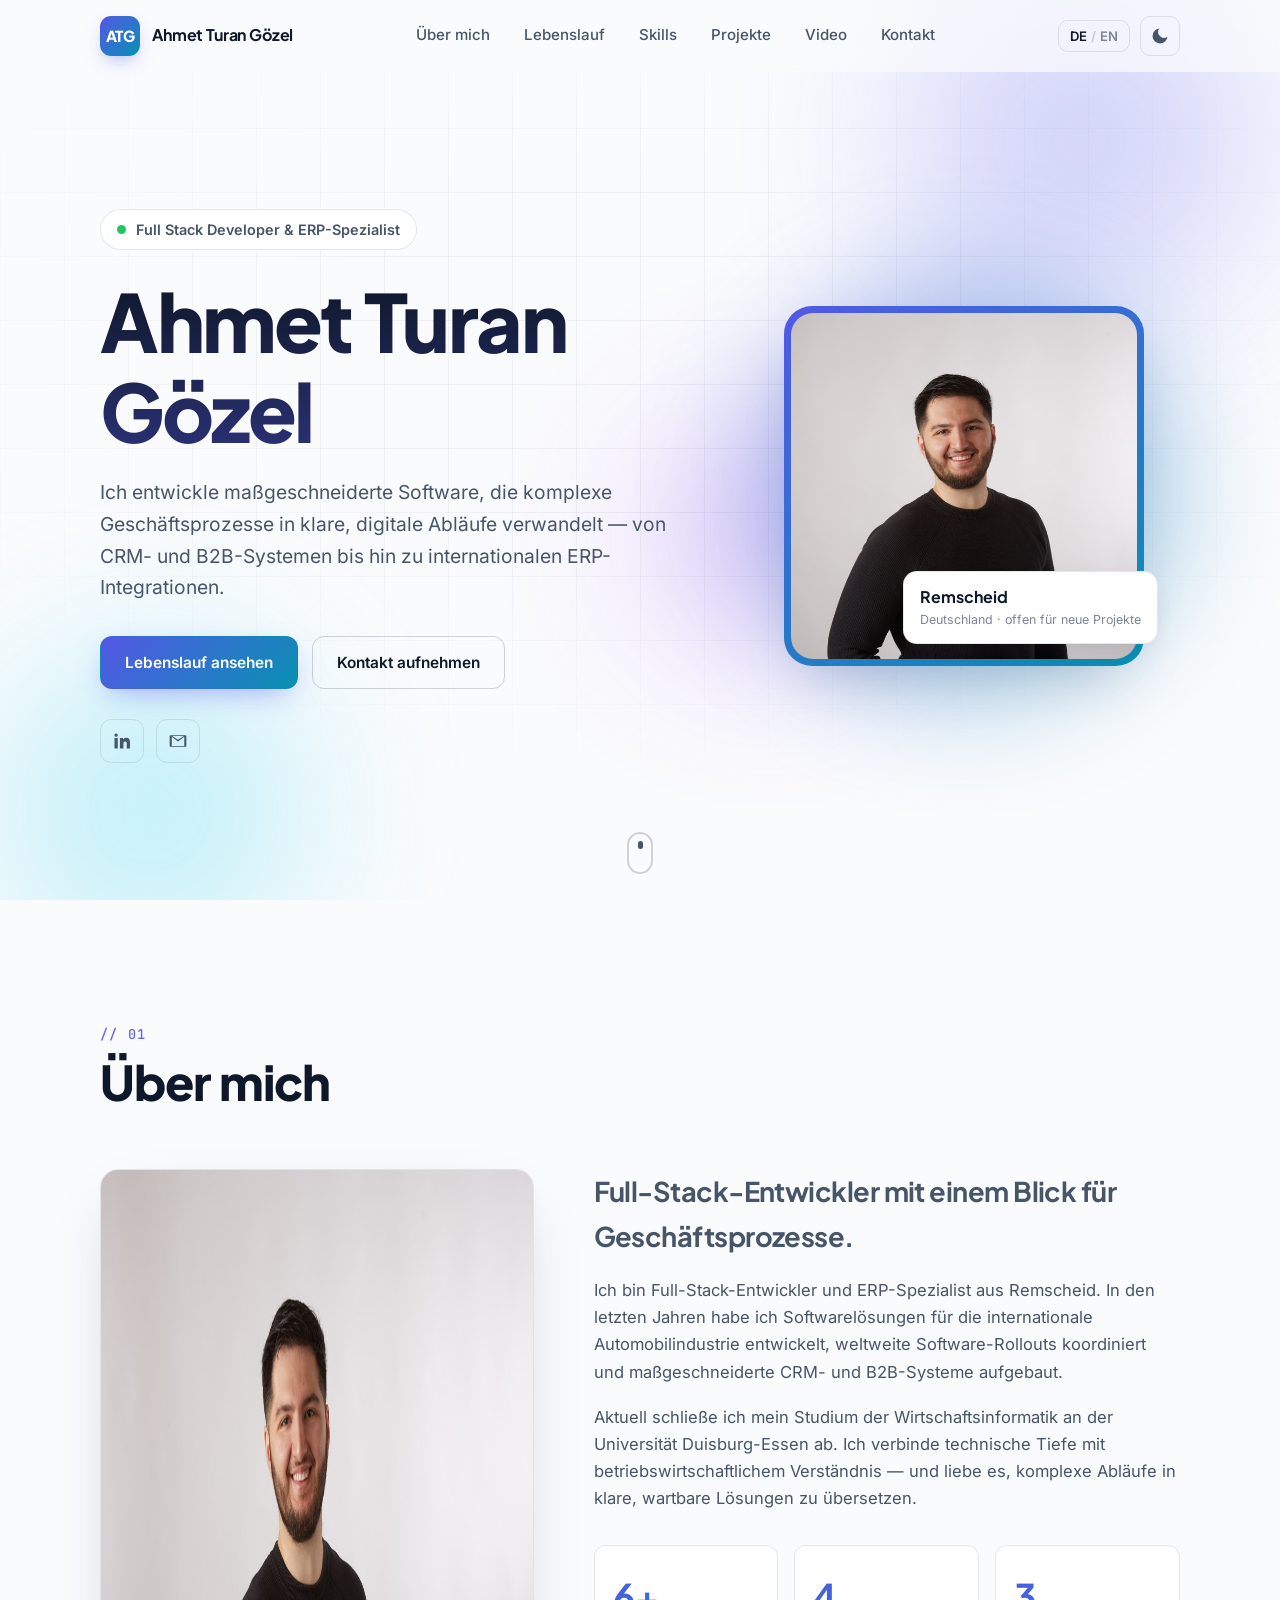
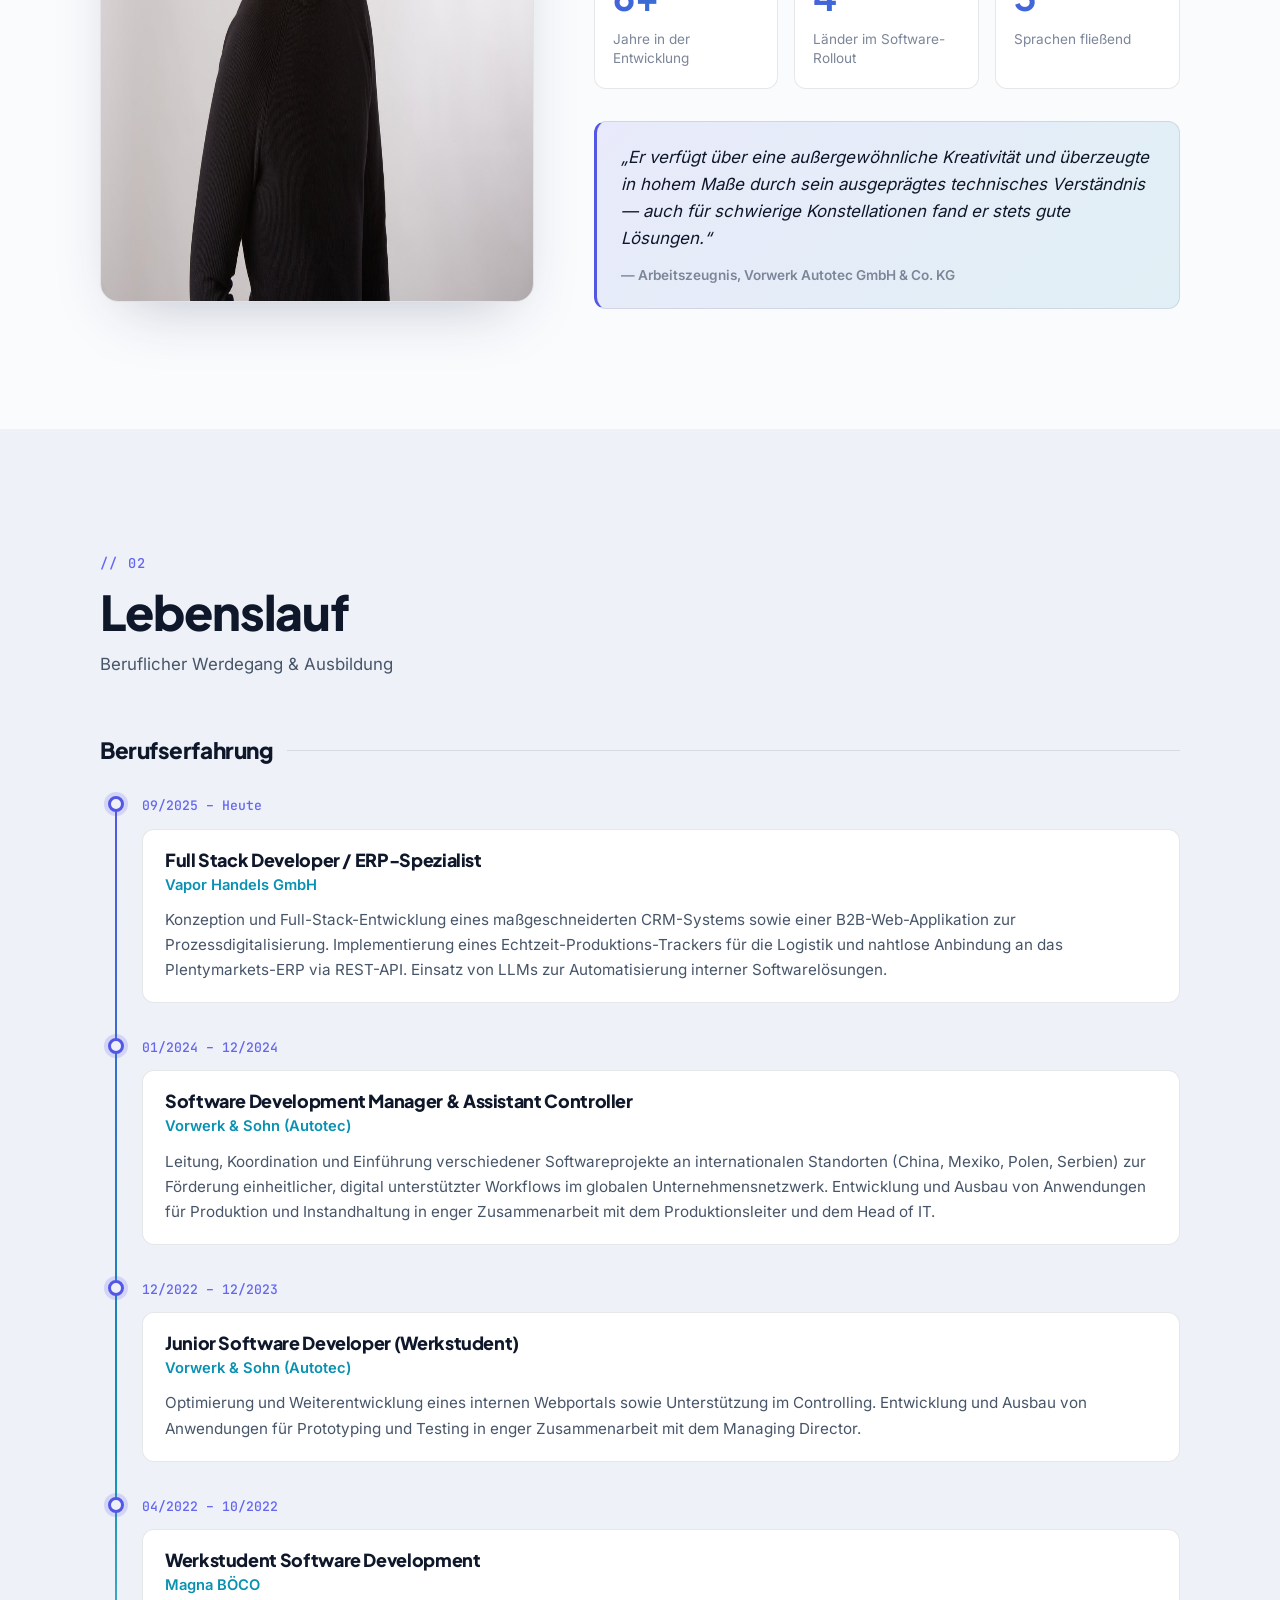
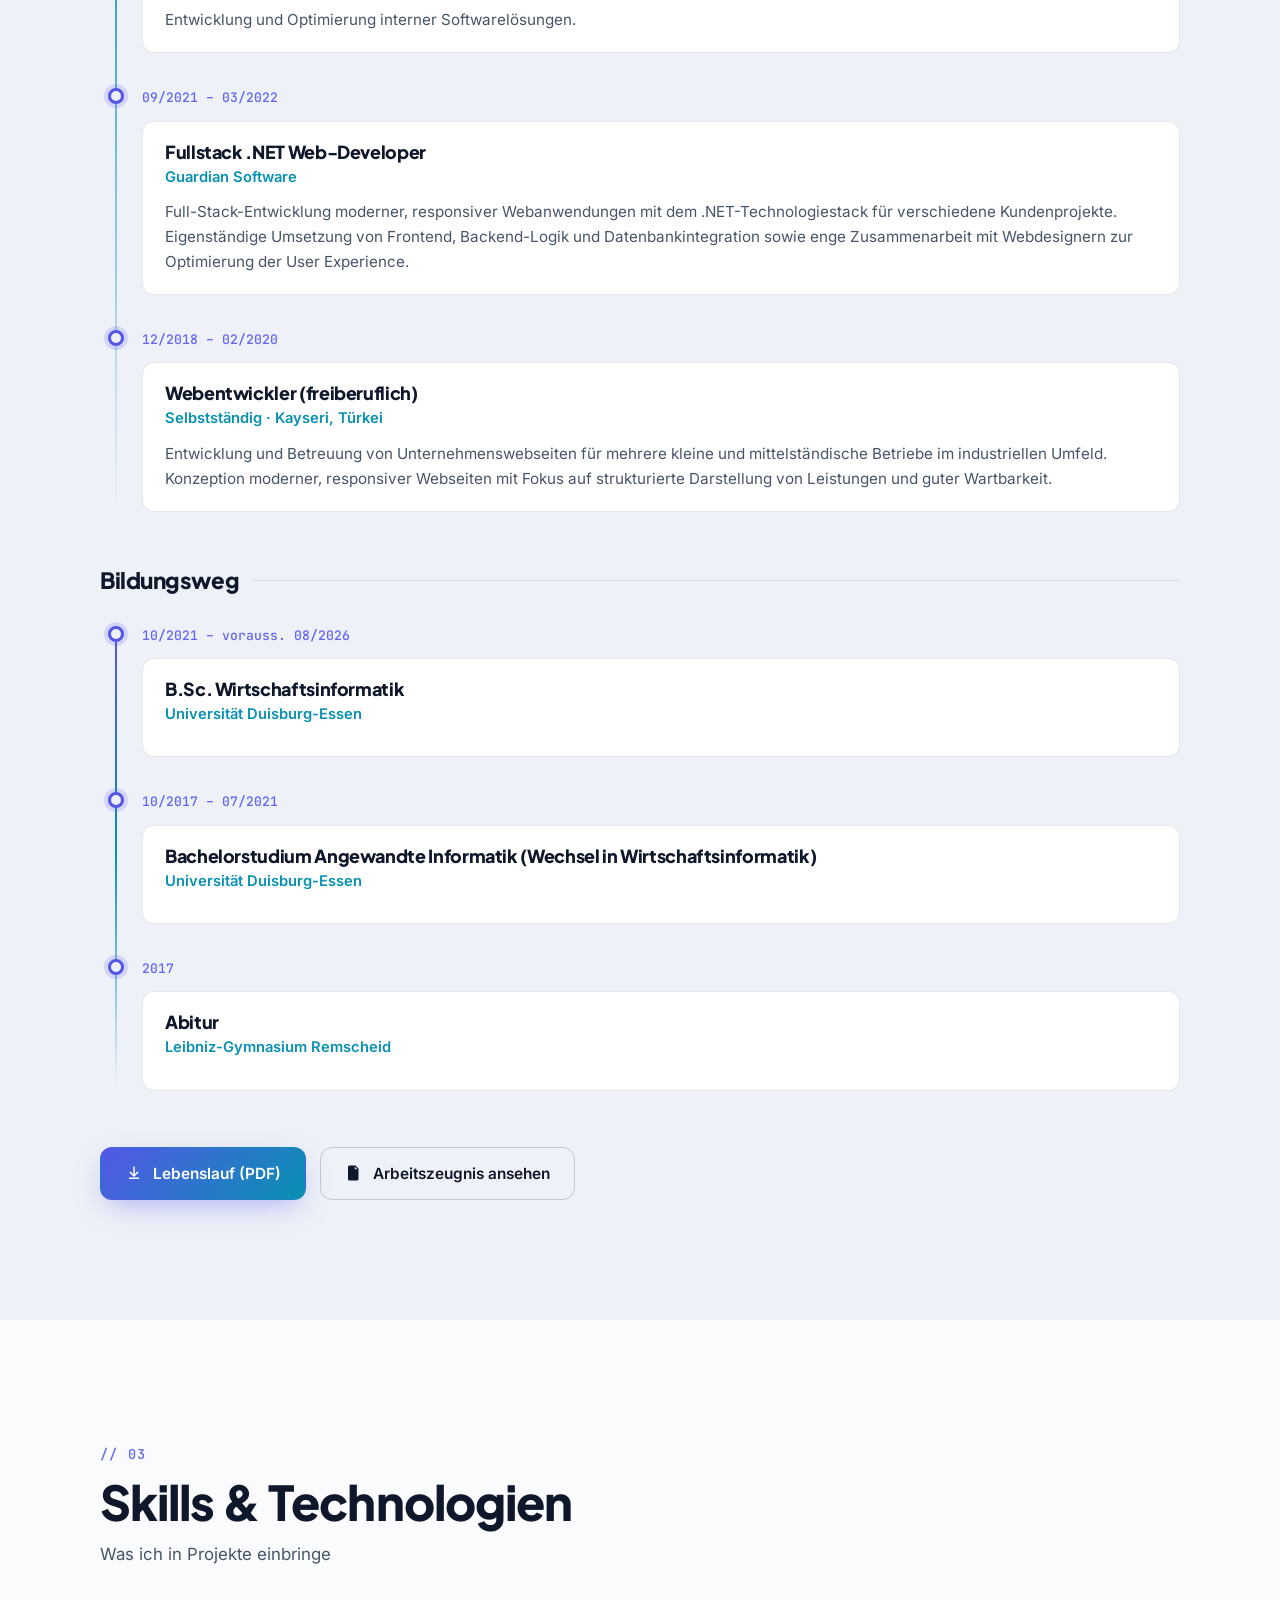
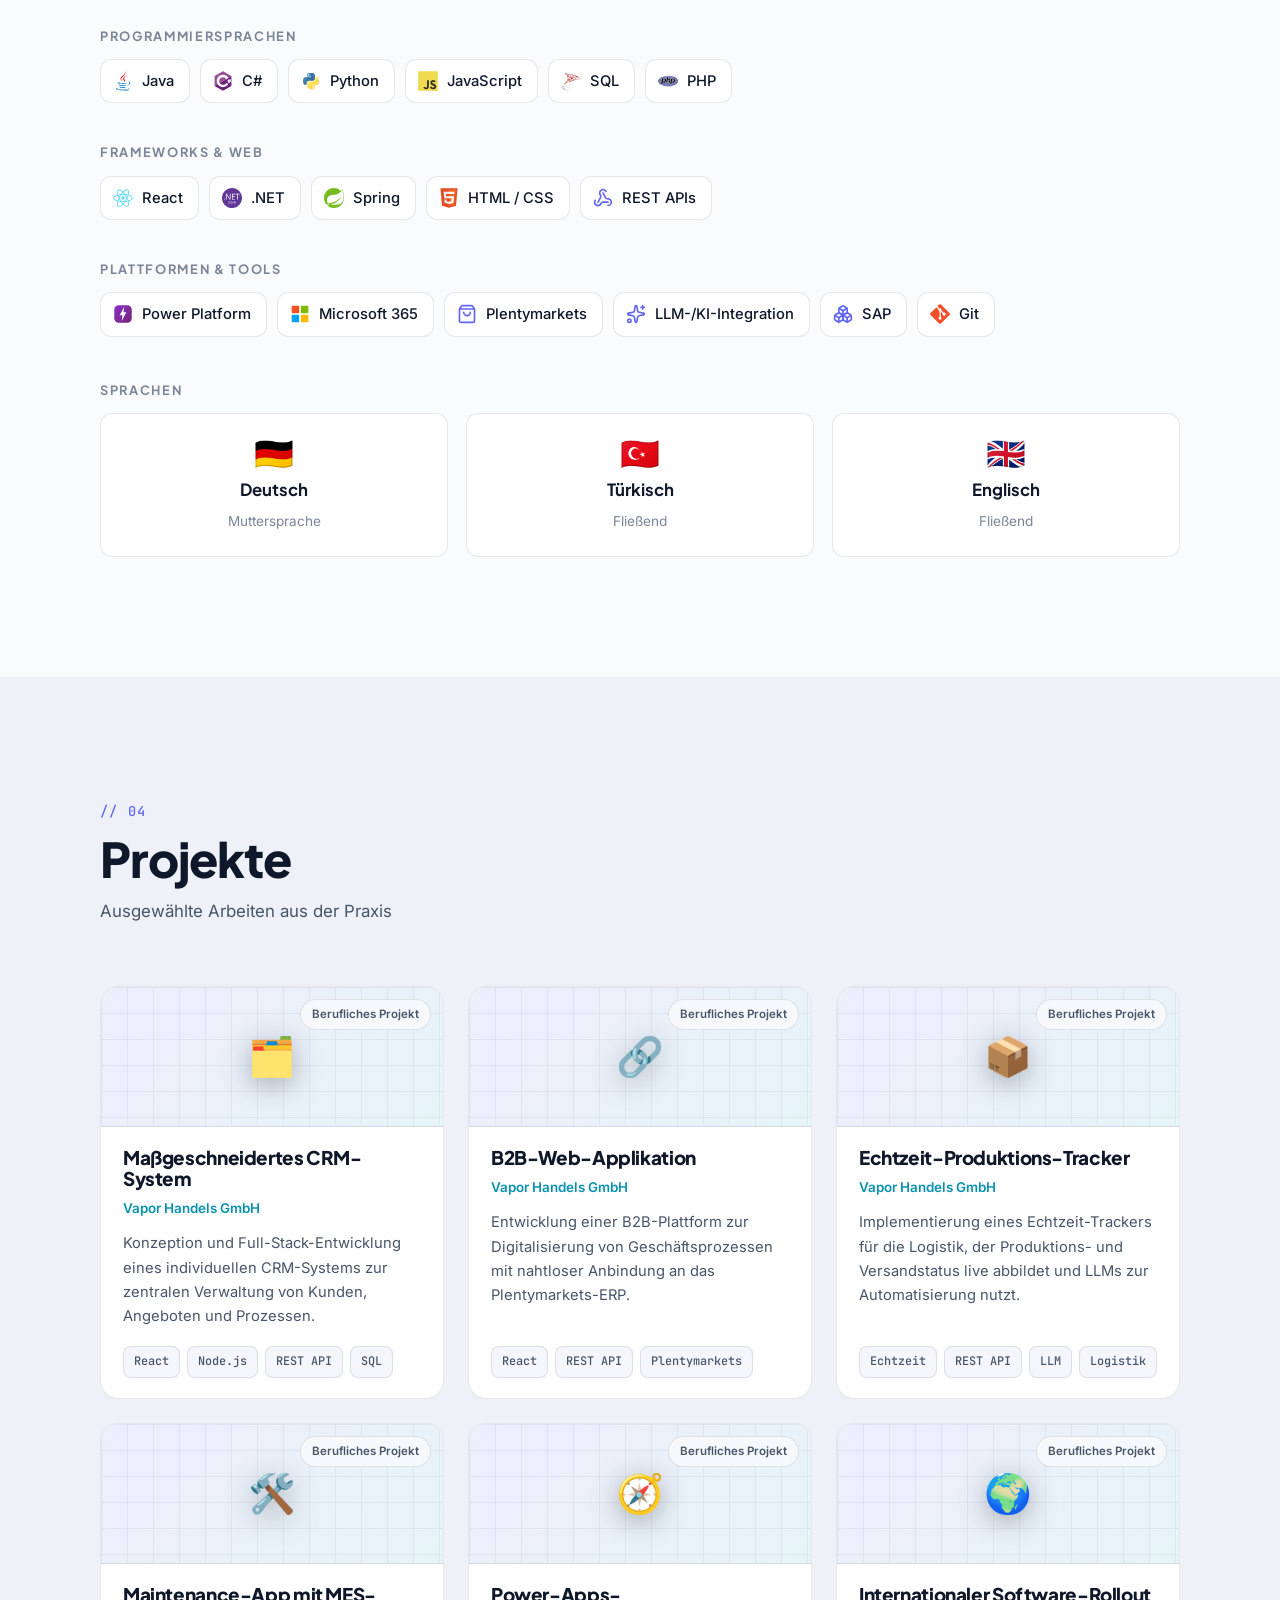
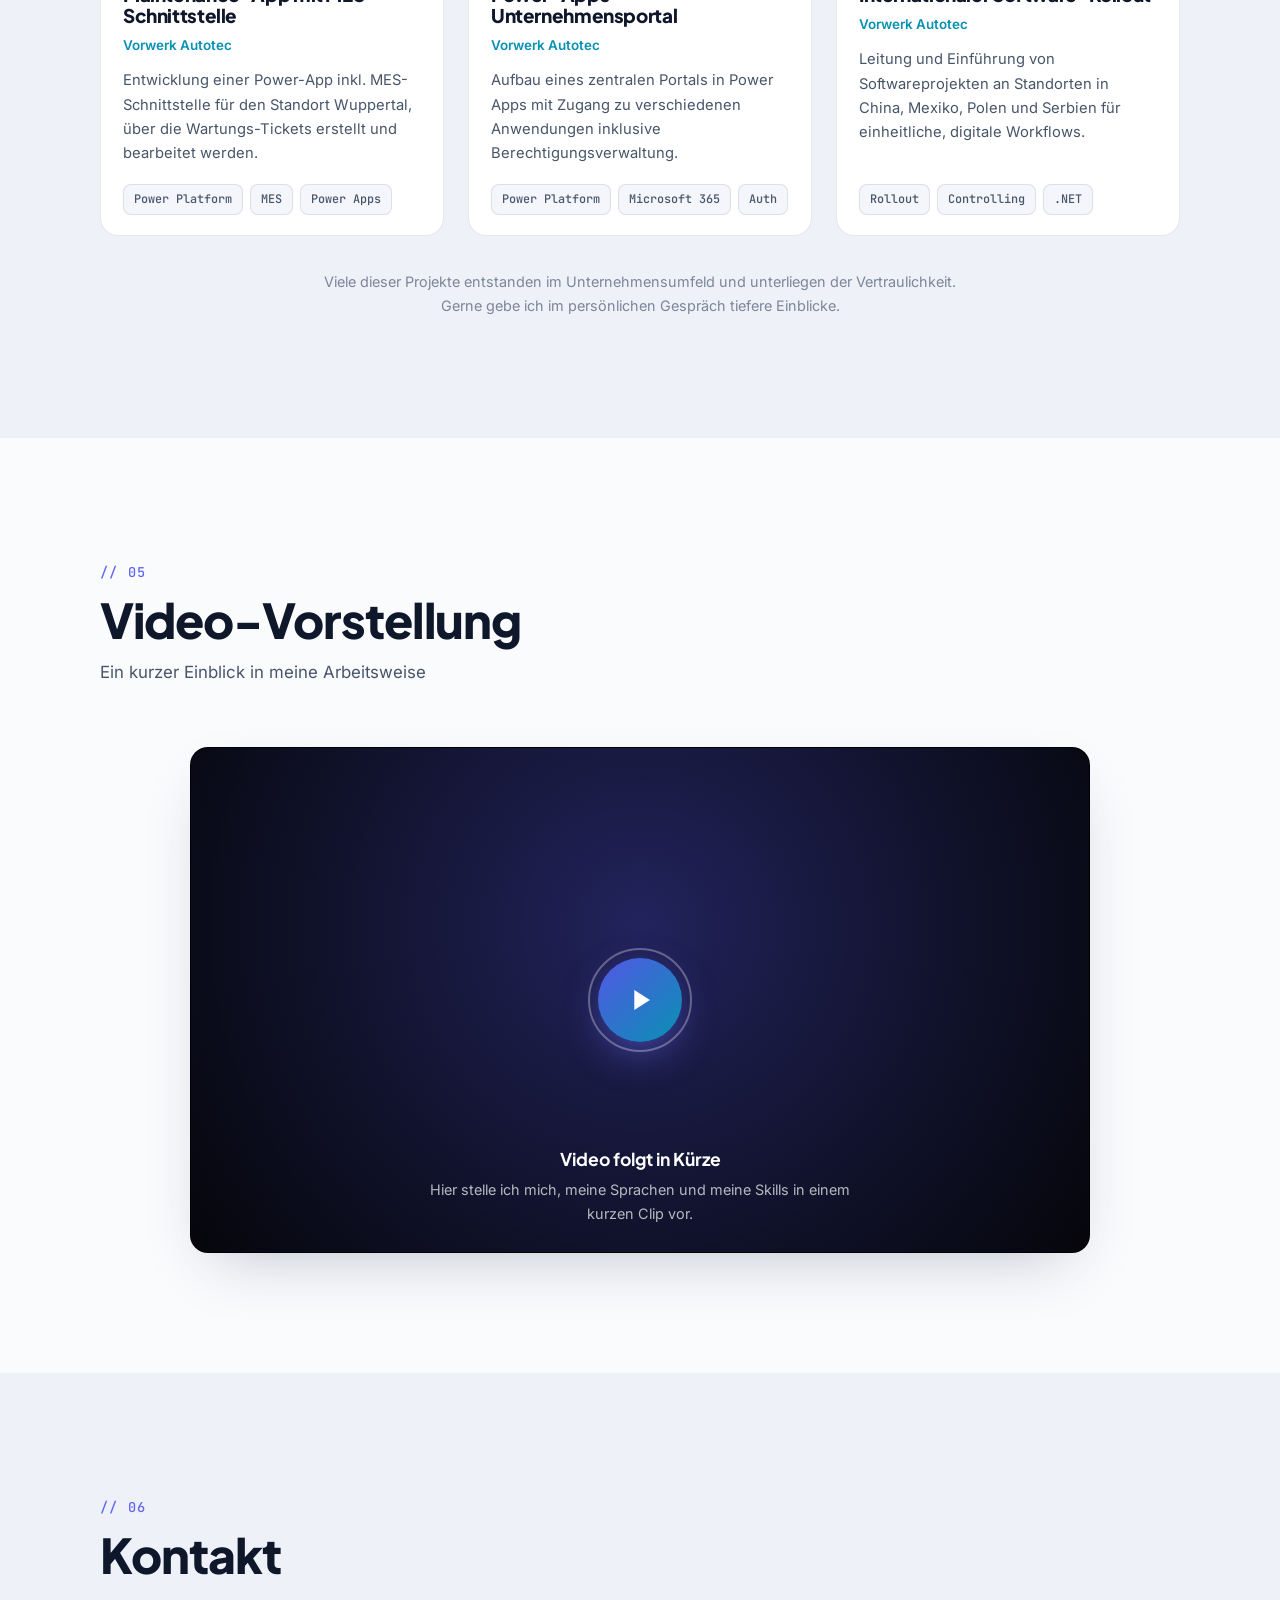
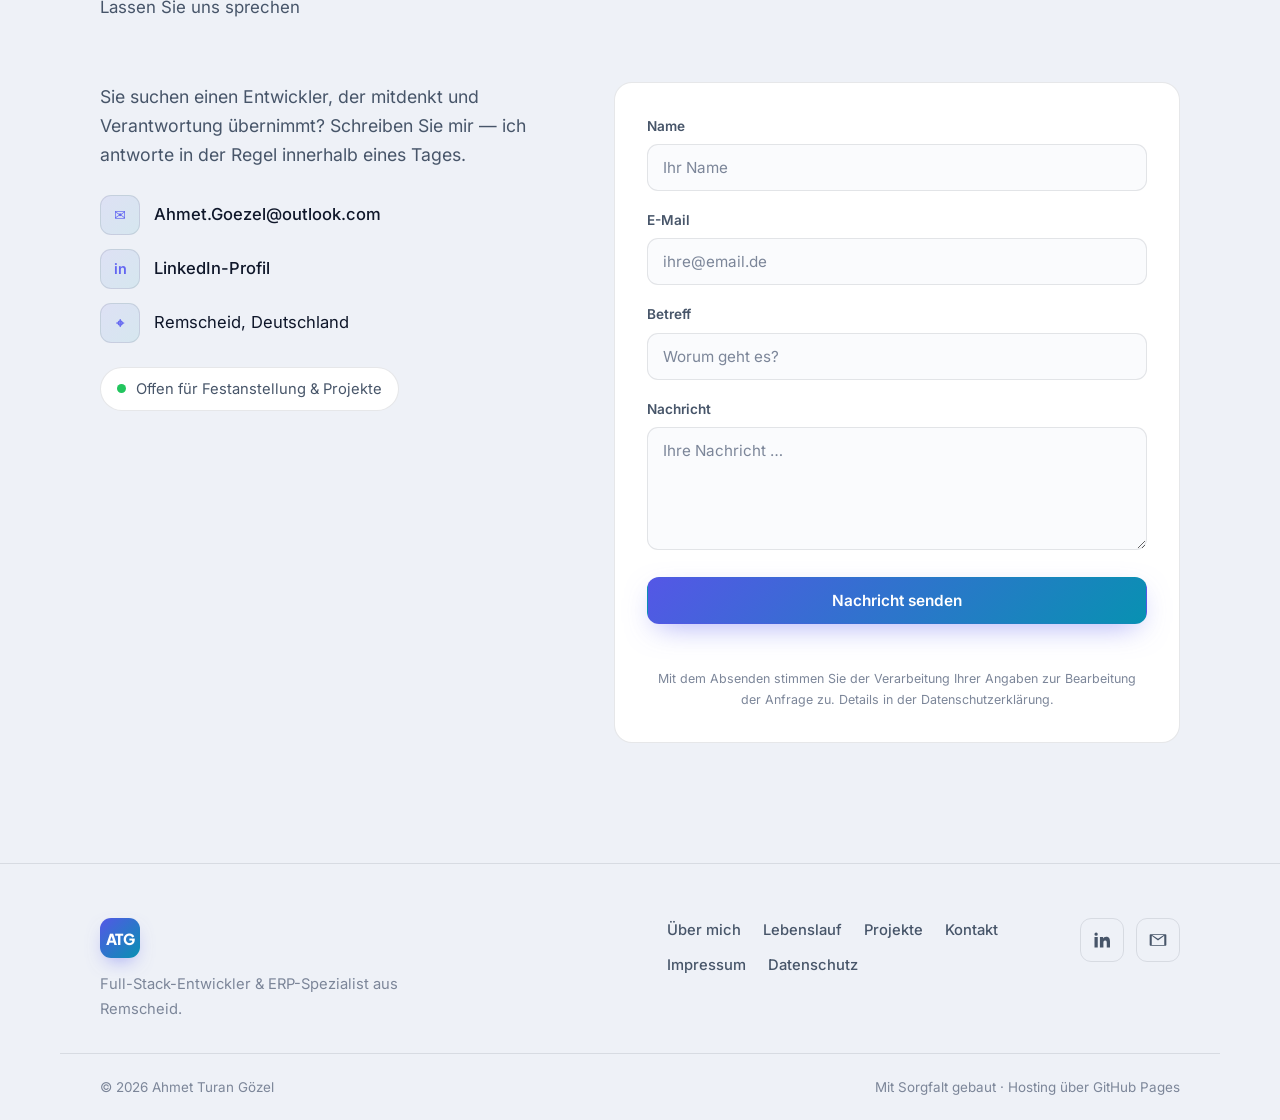
==== index.html @ 414ccfac "Redesign Skills section as minimal logo chips Replace the percentage progress-bars (too vague / text" ====
<!DOCTYPE html>
<html lang="de" data-theme="dark">
<head>
  <meta charset="UTF-8" />
  <meta name="viewport" content="width=device-width, initial-scale=1.0" />
  <title>Ahmet Turan Gözel — Full Stack Developer & ERP-Spezialist</title>
  <meta name="description" content="Ahmet Turan Gözel — Full-Stack-Entwickler und ERP-Spezialist aus Remscheid. Erfahrung in der internationalen Automobilindustrie, CRM-/B2B-Entwicklung, React, Power Platform und ERP-Integration." />
  <meta name="author" content="Ahmet Turan Gözel" />
  <meta name="theme-color" content="#0a0a0f" />
  <link rel="canonical" href="https://turangoezel.is-a.dev/" />

  <!-- Open Graph -->
  <meta property="og:type" content="website" />
  <meta property="og:locale" content="de_DE" />
  <meta property="og:locale:alternate" content="en_US" />
  <meta property="og:title" content="Ahmet Turan Gözel — Full Stack Developer & ERP-Spezialist" />
  <meta property="og:description" content="Full-Stack-Entwickler und ERP-Spezialist aus Remscheid. Internationale Projekterfahrung, CRM-/B2B-Entwicklung, React & Power Platform." />
  <meta property="og:url" content="https://turangoezel.is-a.dev/" />
  <meta property="og:image" content="https://turangoezel.is-a.dev/assets/img/og-image.jpg" />
  <meta property="og:image:width" content="1200" />
  <meta property="og:image:height" content="630" />

  <!-- Twitter -->
  <meta name="twitter:card" content="summary_large_image" />
  <meta name="twitter:title" content="Ahmet Turan Gözel — Full Stack Developer & ERP-Spezialist" />
  <meta name="twitter:description" content="Full-Stack-Entwickler und ERP-Spezialist aus Remscheid." />
  <meta name="twitter:image" content="https://turangoezel.is-a.dev/assets/img/og-image.jpg" />

  <link rel="icon" href="/favicon.svg" type="image/svg+xml" />
  <link rel="apple-touch-icon" href="/assets/img/profile.jpg" />

  <!-- Preload critical fonts -->
  <link rel="preload" href="/assets/fonts/jakarta-800.woff2" as="font" type="font/woff2" crossorigin />
  <link rel="preload" href="/assets/fonts/inter-400.woff2" as="font" type="font/woff2" crossorigin />

  <link rel="stylesheet" href="/css/style.css" />

  <!-- Set theme + language before paint to avoid flash -->
  <script>
    (function () {
      try {
        var t = localStorage.getItem('theme');
        if (!t) t = window.matchMedia('(prefers-color-scheme: light)').matches ? 'light' : 'dark';
        document.documentElement.setAttribute('data-theme', t);
        var l = localStorage.getItem('lang') || 'de';
        document.documentElement.setAttribute('lang', l);
      } catch (e) {}
    })();
  </script>

  <!-- Structured data: Person -->
  <script type="application/ld+json">
  {
    "@context": "https://schema.org",
    "@type": "Person",
    "name": "Ahmet Turan Gözel",
    "jobTitle": "Full Stack Developer & ERP Specialist",
    "address": { "@type": "PostalAddress", "addressLocality": "Remscheid", "addressCountry": "DE" },
    "email": "mailto:Ahmet.Goezel@outlook.com",
    "url": "https://turangoezel.is-a.dev",
    "alumniOf": "Universität Duisburg-Essen",
    "knowsLanguage": ["de", "en", "tr"],
    "sameAs": ["https://www.linkedin.com/in/ahmet-turan-g%C3%B6zel-09b150219/"]
  }
  </script>
</head>
<body>
  <a href="#main" class="skip-link" data-de="Zum Inhalt springen" data-en="Skip to content">Zum Inhalt springen</a>

  <!-- ============ HEADER ============ -->
  <header class="header" id="header">
    <div class="container header__inner">
      <a href="#home" class="brand" aria-label="Ahmet Turan Gözel — Start">
        <span class="brand__mark">ATG</span>
        <span class="brand__name">Ahmet&nbsp;Turan&nbsp;Gözel</span>
      </a>

      <nav class="nav" id="nav" aria-label="Hauptnavigation">
        <a href="#about"    class="nav__link" data-de="Über mich"   data-en="About">Über mich</a>
        <a href="#cv"       class="nav__link" data-de="Lebenslauf"  data-en="Resume">Lebenslauf</a>
        <a href="#skills"   class="nav__link" data-de="Skills"      data-en="Skills">Skills</a>
        <a href="#projects" class="nav__link" data-de="Projekte"    data-en="Projects">Projekte</a>
        <a href="#video"    class="nav__link" data-de="Video"       data-en="Video">Video</a>
        <a href="#contact"  class="nav__link" data-de="Kontakt"     data-en="Contact">Kontakt</a>
      </nav>

      <div class="header__actions">
        <button class="lang-toggle" id="langToggle" type="button"
                data-de-aria="Sprache wechseln zu Englisch" data-en-aria="Switch language to German"
                aria-label="Sprache wechseln">
          <span class="lang-toggle__opt" data-lang-opt="de">DE</span>
          <span class="lang-toggle__sep">/</span>
          <span class="lang-toggle__opt" data-lang-opt="en">EN</span>
        </button>

        <button class="theme-toggle" id="themeToggle" type="button"
                data-de-aria="Hell-/Dunkelmodus umschalten" data-en-aria="Toggle light/dark mode"
                aria-label="Theme umschalten">
          <svg class="icon-sun"  viewBox="0 0 24 24" width="20" height="20" aria-hidden="true"><path fill="currentColor" d="M12 17a5 5 0 1 0 0-10 5 5 0 0 0 0 10Zm0-13a1 1 0 0 1 1 1v1a1 1 0 1 1-2 0V5a1 1 0 0 1 1-1Zm0 14a1 1 0 0 1 1 1v1a1 1 0 1 1-2 0v-1a1 1 0 0 1 1-1ZM4 12a1 1 0 0 1-1 1H2a1 1 0 1 1 0-2h1a1 1 0 0 1 1 1Zm18 0a1 1 0 0 1-1 1h-1a1 1 0 1 1 0-2h1a1 1 0 0 1 1 1ZM5.6 5.6a1 1 0 0 1 1.4 0l.7.7a1 1 0 0 1-1.4 1.4l-.7-.7a1 1 0 0 1 0-1.4Zm11 11a1 1 0 0 1 1.4 0l.7.7a1 1 0 0 1-1.4 1.4l-.7-.7a1 1 0 0 1 0-1.4Zm1.4-11a1 1 0 0 1 0 1.4l-.7.7a1 1 0 1 1-1.4-1.4l.7-.7a1 1 0 0 1 1.4 0Zm-11 11a1 1 0 0 1 0 1.4l-.7.7a1 1 0 0 1-1.4-1.4l.7-.7a1 1 0 0 1 1.4 0Z"/></svg>
          <svg class="icon-moon" viewBox="0 0 24 24" width="20" height="20" aria-hidden="true"><path fill="currentColor" d="M21 12.8A9 9 0 1 1 11.2 3a7 7 0 0 0 9.8 9.8Z"/></svg>
        </button>

        <button class="hamburger" id="hamburger" type="button" aria-expanded="false" aria-controls="nav"
                data-de-aria="Menü öffnen" data-en-aria="Open menu" aria-label="Menü">
          <span></span><span></span><span></span>
        </button>
      </div>
    </div>
  </header>

  <main id="main">
    <!-- ============ HERO ============ -->
    <section class="hero" id="home">
      <div class="hero__bg" aria-hidden="true">
        <span class="blob blob--1"></span>
        <span class="blob blob--2"></span>
        <span class="blob blob--3"></span>
        <span class="grid-overlay"></span>
      </div>

      <div class="container hero__inner">
        <div class="hero__content">
          <p class="hero__eyebrow reveal">
            <span class="status-dot"></span>
            <span data-de="Full Stack Developer & ERP-Spezialist" data-en="Full Stack Developer & ERP Specialist">Full Stack Developer & ERP-Spezialist</span>
          </p>
          <h1 class="hero__title reveal">Ahmet&nbsp;Turan<br />Gözel</h1>
          <p class="hero__lead reveal" data-de="Ich entwickle maßgeschneiderte Software, die komplexe Geschäftsprozesse in klare, digitale Abläufe verwandelt — von CRM- und B2B-Systemen bis hin zu internationalen ERP-Integrationen."
             data-en="I build tailor-made software that turns complex business processes into clean, digital workflows — from CRM and B2B systems to international ERP integrations.">
            Ich entwickle maßgeschneiderte Software, die komplexe Geschäftsprozesse in klare, digitale Abläufe verwandelt — von CRM- und B2B-Systemen bis hin zu internationalen ERP-Integrationen.
          </p>

          <div class="hero__cta reveal">
            <a href="#cv" class="btn btn--primary" data-de="Lebenslauf ansehen" data-en="View resume">Lebenslauf ansehen</a>
            <a href="#contact" class="btn btn--ghost" data-de="Kontakt aufnehmen" data-en="Get in touch">Kontakt aufnehmen</a>
          </div>

          <div class="hero__socials reveal">
            <a href="https://www.linkedin.com/in/ahmet-turan-g%C3%B6zel-09b150219/" target="_blank" rel="noopener" aria-label="LinkedIn" class="social-link">
              <svg viewBox="0 0 24 24" width="20" height="20" aria-hidden="true"><path fill="currentColor" d="M6.94 5a2 2 0 1 1-4 0 2 2 0 0 1 4 0ZM3 8.5h3.9V21H3V8.5Zm6.5 0h3.7v1.7h.1c.5-1 1.8-2 3.7-2 3.9 0 4.6 2.6 4.6 5.9V21h-3.9v-5.5c0-1.3 0-3-1.9-3s-2.1 1.4-2.1 2.9V21H9.5V8.5Z"/></svg>
            </a>
            <a href="mailto:Ahmet.Goezel@outlook.com" aria-label="E-Mail" class="social-link">
              <svg viewBox="0 0 24 24" width="20" height="20" aria-hidden="true"><path fill="currentColor" d="M3 5h18a1 1 0 0 1 1 1v12a1 1 0 0 1-1 1H3a1 1 0 0 1-1-1V6a1 1 0 0 1 1-1Zm9 7.5L4.5 7v11h15V7L12 12.5Zm0-2L19 6H5l7 4.5Z"/></svg>
            </a>
          </div>
        </div>

        <div class="hero__portrait reveal">
          <div class="portrait">
            <img src="/assets/img/profile.jpg" width="640" height="640"
                 alt="Porträtfoto von Ahmet Turan Gözel" fetchpriority="high" />
            <div class="portrait__glow" aria-hidden="true"></div>
          </div>
          <div class="portrait__badge">
            <strong>Remscheid</strong>
            <span data-de="Deutschland · offen für neue Projekte" data-en="Germany · open to new projects">Deutschland · offen für neue Projekte</span>
          </div>
        </div>
      </div>

      <a href="#about" class="scroll-cue" aria-hidden="true">
        <span class="scroll-cue__dot"></span>
      </a>
    </section>

    <!-- ============ ABOUT ============ -->
    <section class="section" id="about">
      <div class="container">
        <div class="section__head reveal">
          <span class="section__index">01</span>
          <h2 class="section__title" data-de="Über mich" data-en="About me">Über mich</h2>
        </div>

        <div class="about">
          <div class="about__media reveal">
            <img src="/assets/img/profile-wide.jpg" width="1100" height="733"
                 alt="Ahmet Turan Gözel" loading="lazy" class="about__photo" />
          </div>

          <div class="about__body">
            <p class="about__lead reveal" data-de="Full-Stack-Entwickler mit einem Blick für Geschäftsprozesse."
               data-en="Full-stack developer with an eye for business processes.">
              Full-Stack-Entwickler mit einem Blick für Geschäftsprozesse.
            </p>
            <p class="reveal" data-de="Ich bin Full-Stack-Entwickler und ERP-Spezialist aus Remscheid. In den letzten Jahren habe ich Softwarelösungen für die internationale Automobilindustrie entwickelt, weltweite Software-Rollouts koordiniert und maßgeschneiderte CRM- und B2B-Systeme aufgebaut."
               data-en="I'm a full-stack developer and ERP specialist from Remscheid, Germany. Over the past years I've built software for the international automotive industry, coordinated global software rollouts and developed custom CRM and B2B systems.">
              Ich bin Full-Stack-Entwickler und ERP-Spezialist aus Remscheid. In den letzten Jahren habe ich Softwarelösungen für die internationale Automobilindustrie entwickelt, weltweite Software-Rollouts koordiniert und maßgeschneiderte CRM- und B2B-Systeme aufgebaut.
            </p>
            <p class="reveal" data-de="Aktuell schließe ich mein Studium der Wirtschaftsinformatik an der Universität Duisburg-Essen ab. Ich verbinde technische Tiefe mit betriebswirtschaftlichem Verständnis — und liebe es, komplexe Abläufe in klare, wartbare Lösungen zu übersetzen."
               data-en="I'm currently completing my Business Informatics degree at the University of Duisburg-Essen. I combine technical depth with business understanding — and love turning complex workflows into clean, maintainable solutions.">
              Aktuell schließe ich mein Studium der Wirtschaftsinformatik an der Universität Duisburg-Essen ab. Ich verbinde technische Tiefe mit betriebswirtschaftlichem Verständnis — und liebe es, komplexe Abläufe in klare, wartbare Lösungen zu übersetzen.
            </p>

            <div class="stats reveal">
              <div class="stat">
                <strong class="stat__num">6+</strong>
                <span class="stat__label" data-de="Jahre in der Entwicklung" data-en="Years developing">Jahre in der Entwicklung</span>
              </div>
              <div class="stat">
                <strong class="stat__num">4</strong>
                <span class="stat__label" data-de="Länder im Software-Rollout" data-en="Countries in rollout">Länder im Software-Rollout</span>
              </div>
              <div class="stat">
                <strong class="stat__num">3</strong>
                <span class="stat__label" data-de="Sprachen fließend" data-en="Languages spoken">Sprachen fließend</span>
              </div>
            </div>

            <figure class="quote reveal">
              <blockquote data-de="„Er verfügt über eine außergewöhnliche Kreativität und überzeugte in hohem Maße durch sein ausgeprägtes technisches Verständnis — auch für schwierige Konstellationen fand er stets gute Lösungen.“"
                          data-en="&ldquo;He possesses exceptional creativity and impressed greatly with his pronounced technical understanding — he always found good solutions, even for difficult situations.&rdquo;">
                „Er verfügt über eine außergewöhnliche Kreativität und überzeugte in hohem Maße durch sein ausgeprägtes technisches Verständnis — auch für schwierige Konstellationen fand er stets gute Lösungen.“
              </blockquote>
              <figcaption data-de="— Arbeitszeugnis, Vorwerk Autotec GmbH & Co. KG" data-en="— Reference letter, Vorwerk Autotec GmbH & Co. KG">— Arbeitszeugnis, Vorwerk Autotec GmbH & Co. KG</figcaption>
            </figure>
          </div>
        </div>
      </div>
    </section>

    <!-- ============ LEBENSLAUF ============ -->
    <section class="section section--alt" id="cv">
      <div class="container">
        <div class="section__head reveal">
          <span class="section__index">02</span>
          <h2 class="section__title" data-de="Lebenslauf" data-en="Resume">Lebenslauf</h2>
          <p class="section__sub" data-de="Beruflicher Werdegang & Ausbildung" data-en="Career & education">Beruflicher Werdegang & Ausbildung</p>
        </div>

        <div class="cv">
          <h3 class="cv__heading reveal" data-de="Berufserfahrung" data-en="Experience">Berufserfahrung</h3>
          <ol class="timeline">

            <li class="timeline__item reveal">
              <span class="timeline__dot"></span>
              <span class="timeline__date">09/2025 – <span data-de="Heute" data-en="Present">Heute</span></span>
              <div class="timeline__card">
                <h4 class="timeline__role">Full Stack Developer / ERP-Spezialist</h4>
                <p class="timeline__org">Vapor Handels GmbH</p>
                <p class="timeline__text" data-de="Konzeption und Full-Stack-Entwicklung eines maßgeschneiderten CRM-Systems sowie einer B2B-Web-Applikation zur Prozessdigitalisierung. Implementierung eines Echtzeit-Produktions-Trackers für die Logistik und nahtlose Anbindung an das Plentymarkets-ERP via REST-API. Einsatz von LLMs zur Automatisierung interner Softwarelösungen."
                   data-en="Designed and full-stack developed a custom CRM system and a B2B web application for process digitalization. Implemented a real-time production tracker for logistics and a seamless integration with the Plentymarkets ERP via REST API. Used LLMs to automate internal software solutions.">
                  Konzeption und Full-Stack-Entwicklung eines maßgeschneiderten CRM-Systems sowie einer B2B-Web-Applikation zur Prozessdigitalisierung. Implementierung eines Echtzeit-Produktions-Trackers für die Logistik und nahtlose Anbindung an das Plentymarkets-ERP via REST-API. Einsatz von LLMs zur Automatisierung interner Softwarelösungen.
                </p>
              </div>
            </li>

            <li class="timeline__item reveal">
              <span class="timeline__dot"></span>
              <span class="timeline__date">01/2024 – 12/2024</span>
              <div class="timeline__card">
                <h4 class="timeline__role" data-de="Software Development Manager & Assistant Controller" data-en="Software Development Manager & Assistant Controller">Software Development Manager & Assistant Controller</h4>
                <p class="timeline__org">Vorwerk & Sohn (Autotec)</p>
                <p class="timeline__text" data-de="Leitung, Koordination und Einführung verschiedener Softwareprojekte an internationalen Standorten (China, Mexiko, Polen, Serbien) zur Förderung einheitlicher, digital unterstützter Workflows im globalen Unternehmensnetzwerk. Entwicklung und Ausbau von Anwendungen für Produktion und Instandhaltung in enger Zusammenarbeit mit dem Produktionsleiter und dem Head of IT."
                   data-en="Led, coordinated and rolled out software projects across international sites (China, Mexico, Poland, Serbia) to enable unified, digitally supported workflows across the global company network. Developed and extended applications for production and maintenance in close collaboration with the production lead and the Head of IT.">
                  Leitung, Koordination und Einführung verschiedener Softwareprojekte an internationalen Standorten (China, Mexiko, Polen, Serbien) zur Förderung einheitlicher, digital unterstützter Workflows im globalen Unternehmensnetzwerk. Entwicklung und Ausbau von Anwendungen für Produktion und Instandhaltung in enger Zusammenarbeit mit dem Produktionsleiter und dem Head of IT.
                </p>
              </div>
            </li>

            <li class="timeline__item reveal">
              <span class="timeline__dot"></span>
              <span class="timeline__date">12/2022 – 12/2023</span>
              <div class="timeline__card">
                <h4 class="timeline__role" data-de="Junior Software Developer (Werkstudent)" data-en="Junior Software Developer (working student)">Junior Software Developer (Werkstudent)</h4>
                <p class="timeline__org">Vorwerk & Sohn (Autotec)</p>
                <p class="timeline__text" data-de="Optimierung und Weiterentwicklung eines internen Webportals sowie Unterstützung im Controlling. Entwicklung und Ausbau von Anwendungen für Prototyping und Testing in enger Zusammenarbeit mit dem Managing Director."
                   data-en="Optimised and extended an internal web portal and supported the controlling department. Built and expanded applications for prototyping and testing in close collaboration with the Managing Director.">
                  Optimierung und Weiterentwicklung eines internen Webportals sowie Unterstützung im Controlling. Entwicklung und Ausbau von Anwendungen für Prototyping und Testing in enger Zusammenarbeit mit dem Managing Director.
                </p>
              </div>
            </li>

            <li class="timeline__item reveal">
              <span class="timeline__dot"></span>
              <span class="timeline__date">04/2022 – 10/2022</span>
              <div class="timeline__card">
                <h4 class="timeline__role" data-de="Werkstudent Software Development" data-en="Working Student, Software Development">Werkstudent Software Development</h4>
                <p class="timeline__org">Magna BÖCO</p>
                <p class="timeline__text" data-de="Entwicklung und Optimierung interner Softwarelösungen."
                   data-en="Development and optimisation of internal software solutions.">
                  Entwicklung und Optimierung interner Softwarelösungen.
                </p>
              </div>
            </li>

            <li class="timeline__item reveal">
              <span class="timeline__dot"></span>
              <span class="timeline__date">09/2021 – 03/2022</span>
              <div class="timeline__card">
                <h4 class="timeline__role">Fullstack .NET Web-Developer</h4>
                <p class="timeline__org">Guardian Software</p>
                <p class="timeline__text" data-de="Full-Stack-Entwicklung moderner, responsiver Webanwendungen mit dem .NET-Technologiestack für verschiedene Kundenprojekte. Eigenständige Umsetzung von Frontend, Backend-Logik und Datenbankintegration sowie enge Zusammenarbeit mit Webdesignern zur Optimierung der User Experience."
                   data-en="Full-stack development of modern, responsive web applications with the .NET technology stack for various client projects. Independent implementation of frontend, backend logic and database integration, with close collaboration with web designers to optimise the user experience.">
                  Full-Stack-Entwicklung moderner, responsiver Webanwendungen mit dem .NET-Technologiestack für verschiedene Kundenprojekte. Eigenständige Umsetzung von Frontend, Backend-Logik und Datenbankintegration sowie enge Zusammenarbeit mit Webdesignern zur Optimierung der User Experience.
                </p>
              </div>
            </li>

            <li class="timeline__item reveal">
              <span class="timeline__dot"></span>
              <span class="timeline__date">12/2018 – 02/2020</span>
              <div class="timeline__card">
                <h4 class="timeline__role" data-de="Webentwickler (freiberuflich)" data-en="Web Developer (freelance)">Webentwickler (freiberuflich)</h4>
                <p class="timeline__org" data-de="Selbstständig · Kayseri, Türkei" data-en="Self-employed · Kayseri, Turkey">Selbstständig · Kayseri, Türkei</p>
                <p class="timeline__text" data-de="Entwicklung und Betreuung von Unternehmenswebseiten für mehrere kleine und mittelständische Betriebe im industriellen Umfeld. Konzeption moderner, responsiver Webseiten mit Fokus auf strukturierte Darstellung von Leistungen und guter Wartbarkeit."
                   data-en="Development and maintenance of company websites for several small and medium-sized industrial businesses. Designed modern, responsive websites with a focus on structured presentation of services and good maintainability.">
                  Entwicklung und Betreuung von Unternehmenswebseiten für mehrere kleine und mittelständische Betriebe im industriellen Umfeld. Konzeption moderner, responsiver Webseiten mit Fokus auf strukturierte Darstellung von Leistungen und guter Wartbarkeit.
                </p>
              </div>
            </li>
          </ol>

          <h3 class="cv__heading reveal" data-de="Bildungsweg" data-en="Education">Bildungsweg</h3>
          <ol class="timeline">
            <li class="timeline__item reveal">
              <span class="timeline__dot"></span>
              <span class="timeline__date">10/2021 – <span data-de="vorauss. 08/2026" data-en="exp. 08/2026">vorauss. 08/2026</span></span>
              <div class="timeline__card">
                <h4 class="timeline__role" data-de="B.Sc. Wirtschaftsinformatik" data-en="B.Sc. Business Informatics">B.Sc. Wirtschaftsinformatik</h4>
                <p class="timeline__org">Universität Duisburg-Essen</p>
              </div>
            </li>
            <li class="timeline__item reveal">
              <span class="timeline__dot"></span>
              <span class="timeline__date">10/2017 – 07/2021</span>
              <div class="timeline__card">
                <h4 class="timeline__role" data-de="Bachelorstudium Angewandte Informatik (Wechsel in Wirtschaftsinformatik)" data-en="Applied Computer Science (switched to Business Informatics)">Bachelorstudium Angewandte Informatik (Wechsel in Wirtschaftsinformatik)</h4>
                <p class="timeline__org">Universität Duisburg-Essen</p>
              </div>
            </li>
            <li class="timeline__item reveal">
              <span class="timeline__dot"></span>
              <span class="timeline__date">2017</span>
              <div class="timeline__card">
                <h4 class="timeline__role" data-de="Abitur" data-en="Abitur (high school diploma)">Abitur</h4>
                <p class="timeline__org">Leibniz-Gymnasium Remscheid</p>
              </div>
            </li>
          </ol>

          <div class="cv__downloads reveal">
            <a class="btn btn--primary" href="/assets/docs/Ahmet-Turan-Goezel-Lebenslauf.pdf" download>
              <svg viewBox="0 0 24 24" width="18" height="18" aria-hidden="true"><path fill="currentColor" d="M12 3a1 1 0 0 1 1 1v9.6l3.3-3.3a1 1 0 0 1 1.4 1.4l-5 5a1 1 0 0 1-1.4 0l-5-5a1 1 0 0 1 1.4-1.4L11 13.6V4a1 1 0 0 1 1-1ZM5 19a1 1 0 0 1 1-1h12a1 1 0 1 1 0 2H6a1 1 0 0 1-1-1Z"/></svg>
              <span data-de="Lebenslauf (PDF)" data-en="Resume (PDF)">Lebenslauf (PDF)</span>
            </a>
            <a class="btn btn--ghost" href="/assets/docs/Vorwerk-Arbeitszeugnis-Ahmet-Turan-Goezel.pdf" target="_blank" rel="noopener">
              <svg viewBox="0 0 24 24" width="18" height="18" aria-hidden="true"><path fill="currentColor" d="M6 2h8l4 4v14a2 2 0 0 1-2 2H6a2 2 0 0 1-2-2V4a2 2 0 0 1 2-2Zm7 1.5V7h3.5L13 3.5ZM8 12h8v1.5H8V12Zm0 3h8v1.5H8V15Zm0-6h4v1.5H8V9Z"/></svg>
              <span data-de="Arbeitszeugnis ansehen" data-en="View reference letter">Arbeitszeugnis ansehen</span>
            </a>
          </div>
        </div>
      </div>
    </section>

    <!-- ============ SKILLS ============ -->
    <section class="section" id="skills">
      <div class="container">
        <div class="section__head reveal">
          <span class="section__index">03</span>
          <h2 class="section__title" data-de="Skills & Technologien" data-en="Skills & technologies">Skills & Technologien</h2>
          <p class="section__sub" data-de="Was ich in Projekte einbringe" data-en="What I bring to projects">Was ich in Projekte einbringe</p>
        </div>

        <div class="skills">
          <div class="skill-group reveal">
            <h3 class="skill-group__title" data-de="Programmiersprachen" data-en="Programming languages">Programmiersprachen</h3>
            <ul class="skill-chips">
              <li class="chip"><img class="chip__icon" src="/assets/img/icons/java.svg" alt="" width="20" height="20" loading="lazy" /><span>Java</span></li>
              <li class="chip"><img class="chip__icon" src="/assets/img/icons/csharp.svg" alt="" width="20" height="20" loading="lazy" /><span>C#</span></li>
              <li class="chip"><img class="chip__icon" src="/assets/img/icons/python.svg" alt="" width="20" height="20" loading="lazy" /><span>Python</span></li>
              <li class="chip"><img class="chip__icon" src="/assets/img/icons/javascript.svg" alt="" width="20" height="20" loading="lazy" /><span>JavaScript</span></li>
              <li class="chip"><img class="chip__icon" src="/assets/img/icons/sql.svg" alt="" width="20" height="20" loading="lazy" /><span>SQL</span></li>
              <li class="chip"><img class="chip__icon" src="/assets/img/icons/php.svg" alt="" width="20" height="20" loading="lazy" /><span>PHP</span></li>
            </ul>
          </div>

          <div class="skill-group reveal">
            <h3 class="skill-group__title" data-de="Frameworks & Web" data-en="Frameworks & web">Frameworks & Web</h3>
            <ul class="skill-chips">
              <li class="chip"><img class="chip__icon" src="/assets/img/icons/react.svg" alt="" width="20" height="20" loading="lazy" /><span>React</span></li>
              <li class="chip"><img class="chip__icon" src="/assets/img/icons/dotnet.svg" alt="" width="20" height="20" loading="lazy" /><span>.NET</span></li>
              <li class="chip"><img class="chip__icon" src="/assets/img/icons/spring.svg" alt="" width="20" height="20" loading="lazy" /><span>Spring</span></li>
              <li class="chip"><img class="chip__icon" src="/assets/img/icons/html5.svg" alt="" width="20" height="20" loading="lazy" /><span>HTML / CSS</span></li>
              <li class="chip"><img class="chip__icon" src="/assets/img/icons/rest.svg" alt="" width="20" height="20" loading="lazy" /><span>REST APIs</span></li>
            </ul>
          </div>

          <div class="skill-group reveal">
            <h3 class="skill-group__title" data-de="Plattformen & Tools" data-en="Platforms & tools">Plattformen & Tools</h3>
            <ul class="skill-chips">
              <li class="chip"><img class="chip__icon" src="/assets/img/icons/powerplatform.svg" alt="" width="20" height="20" loading="lazy" /><span>Power Platform</span></li>
              <li class="chip"><img class="chip__icon" src="/assets/img/icons/microsoft365.svg" alt="" width="20" height="20" loading="lazy" /><span>Microsoft 365</span></li>
              <li class="chip"><img class="chip__icon" src="/assets/img/icons/plentymarkets.svg" alt="" width="20" height="20" loading="lazy" /><span>Plentymarkets</span></li>
              <li class="chip"><img class="chip__icon" src="/assets/img/icons/ai.svg" alt="" width="20" height="20" loading="lazy" /><span data-de="LLM-/KI-Integration" data-en="LLM / AI integration">LLM-/KI-Integration</span></li>
              <li class="chip"><img class="chip__icon" src="/assets/img/icons/sap.svg" alt="" width="20" height="20" loading="lazy" /><span>SAP</span></li>
              <li class="chip"><img class="chip__icon" src="/assets/img/icons/git.svg" alt="" width="20" height="20" loading="lazy" /><span>Git</span></li>
            </ul>
          </div>
        </div>

        <div class="languages reveal">
          <h3 class="skill-group__title" data-de="Sprachen" data-en="Languages">Sprachen</h3>
          <div class="languages__grid">
            <div class="lang-card">
              <span class="lang-card__flag">🇩🇪</span>
              <strong data-de="Deutsch" data-en="German">Deutsch</strong>
              <span class="lang-card__level" data-de="Muttersprache" data-en="Native">Muttersprache</span>
            </div>
            <div class="lang-card">
              <span class="lang-card__flag">🇹🇷</span>
              <strong data-de="Türkisch" data-en="Turkish">Türkisch</strong>
              <span class="lang-card__level" data-de="Fließend" data-en="Fluent">Fließend</span>
            </div>
            <div class="lang-card">
              <span class="lang-card__flag">🇬🇧</span>
              <strong data-de="Englisch" data-en="English">Englisch</strong>
              <span class="lang-card__level" data-de="Fließend" data-en="Fluent">Fließend</span>
            </div>
          </div>
        </div>
      </div>
    </section>

    <!-- ============ PROJECTS ============ -->
    <section class="section section--alt" id="projects">
      <div class="container">
        <div class="section__head reveal">
          <span class="section__index">04</span>
          <h2 class="section__title" data-de="Projekte" data-en="Projects">Projekte</h2>
          <p class="section__sub" data-de="Ausgewählte Arbeiten aus der Praxis" data-en="Selected work from practice">Ausgewählte Arbeiten aus der Praxis</p>
        </div>

        <div class="projects" id="projectGrid"><!-- injected by JS from data --></div>

        <p class="projects__note reveal" data-de="Viele dieser Projekte entstanden im Unternehmensumfeld und unterliegen der Vertraulichkeit. Gerne gebe ich im persönlichen Gespräch tiefere Einblicke."
           data-en="Many of these projects were built in a corporate context and are subject to confidentiality. I'm happy to share deeper insights in a personal conversation.">
          Viele dieser Projekte entstanden im Unternehmensumfeld und unterliegen der Vertraulichkeit. Gerne gebe ich im persönlichen Gespräch tiefere Einblicke.
        </p>
      </div>
    </section>

    <!-- ============ VIDEO ============ -->
    <section class="section" id="video">
      <div class="container">
        <div class="section__head reveal">
          <span class="section__index">05</span>
          <h2 class="section__title" data-de="Video-Vorstellung" data-en="Video intro">Video-Vorstellung</h2>
          <p class="section__sub" data-de="Ein kurzer Einblick in meine Arbeitsweise" data-en="A short look at how I work">Ein kurzer Einblick in meine Arbeitsweise</p>
        </div>

        <!-- To enable: set data-video-id to your YouTube video ID (e.g. data-video-id="dQw4w9WgXcQ") -->
        <div class="video reveal" id="videoFacade" data-video-id="">
          <div class="video__inner">
            <button class="video__play" type="button" data-de-aria="Video abspielen" data-en-aria="Play video" aria-label="Video abspielen">
              <svg viewBox="0 0 24 24" width="34" height="34" aria-hidden="true"><path fill="currentColor" d="M8 5v14l11-7L8 5Z"/></svg>
            </button>
            <div class="video__placeholder">
              <p class="video__soon" data-de="Video folgt in Kürze" data-en="Video coming soon">Video folgt in Kürze</p>
              <p class="video__hint" data-de="Hier stelle ich mich, meine Sprachen und meine Skills in einem kurzen Clip vor."
                 data-en="Here I'll introduce myself, my languages and my skills in a short clip.">
                Hier stelle ich mich, meine Sprachen und meine Skills in einem kurzen Clip vor.
              </p>
            </div>
          </div>
        </div>
      </div>
    </section>

    <!-- ============ CONTACT ============ -->
    <section class="section section--alt" id="contact">
      <div class="container">
        <div class="section__head reveal">
          <span class="section__index">06</span>
          <h2 class="section__title" data-de="Kontakt" data-en="Contact">Kontakt</h2>
          <p class="section__sub" data-de="Lassen Sie uns sprechen" data-en="Let's talk">Lassen Sie uns sprechen</p>
        </div>

        <div class="contact">
          <div class="contact__intro reveal">
            <p class="contact__lead" data-de="Sie suchen einen Entwickler, der mitdenkt und Verantwortung übernimmt? Schreiben Sie mir — ich antworte in der Regel innerhalb eines Tages."
               data-en="Looking for a developer who thinks along and takes ownership? Drop me a message — I usually reply within a day.">
              Sie suchen einen Entwickler, der mitdenkt und Verantwortung übernimmt? Schreiben Sie mir — ich antworte in der Regel innerhalb eines Tages.
            </p>
            <ul class="contact__list">
              <li>
                <span class="contact__ico" aria-hidden="true">✉</span>
                <a href="mailto:Ahmet.Goezel@outlook.com">Ahmet.Goezel@outlook.com</a>
              </li>
              <li>
                <span class="contact__ico" aria-hidden="true">in</span>
                <a href="https://www.linkedin.com/in/ahmet-turan-g%C3%B6zel-09b150219/" target="_blank" rel="noopener">LinkedIn-Profil</a>
              </li>
              <li>
                <span class="contact__ico" aria-hidden="true">⌖</span>
                <span data-de="Remscheid, Deutschland" data-en="Remscheid, Germany">Remscheid, Deutschland</span>
              </li>
            </ul>
            <p class="contact__avail">
              <span class="status-dot"></span>
              <span data-de="Offen für Festanstellung & Projekte" data-en="Open to full-time roles & projects">Offen für Festanstellung & Projekte</span>
            </p>
          </div>

          <!-- Web3Forms: replace the access_key value with your own key from https://web3forms.com -->
          <form class="contact__form reveal" id="contactForm" action="https://api.web3forms.com/submit" method="POST">
            <input type="hidden" name="access_key" value="YOUR_WEB3FORMS_ACCESS_KEY" />
            <input type="hidden" name="subject" value="Neue Nachricht über das Portfolio" />
            <input type="hidden" name="from_name" value="turangoezel.is-a.dev" />
            <input type="checkbox" name="botcheck" class="hidden" style="display:none" tabindex="-1" autocomplete="off" />

            <div class="field">
              <label for="cf-name" data-de="Name" data-en="Name">Name</label>
              <input id="cf-name" name="name" type="text" required autocomplete="name"
                     data-de-placeholder="Ihr Name" data-en-placeholder="Your name" placeholder="Ihr Name" />
            </div>
            <div class="field">
              <label for="cf-email" data-de="E-Mail" data-en="Email">E-Mail</label>
              <input id="cf-email" name="email" type="email" required autocomplete="email"
                     data-de-placeholder="ihre@email.de" data-en-placeholder="your@email.com" placeholder="ihre@email.de" />
            </div>
            <div class="field">
              <label for="cf-subject" data-de="Betreff" data-en="Subject">Betreff</label>
              <input id="cf-subject" name="betreff" type="text"
                     data-de-placeholder="Worum geht es?" data-en-placeholder="What's it about?" placeholder="Worum geht es?" />
            </div>
            <div class="field">
              <label for="cf-message" data-de="Nachricht" data-en="Message">Nachricht</label>
              <textarea id="cf-message" name="message" rows="5" required
                        data-de-placeholder="Ihre Nachricht …" data-en-placeholder="Your message …" placeholder="Ihre Nachricht …"></textarea>
            </div>

            <button type="submit" class="btn btn--primary btn--full" id="cfSubmit">
              <span data-de="Nachricht senden" data-en="Send message">Nachricht senden</span>
            </button>
            <p class="form-status" id="formStatus" role="status" aria-live="polite"></p>
            <p class="form-note" data-de="Mit dem Absenden stimmen Sie der Verarbeitung Ihrer Angaben zur Bearbeitung der Anfrage zu. Details in der Datenschutzerklärung."
               data-en="By submitting you agree to your data being processed to handle your request. See the privacy policy for details.">
              Mit dem Absenden stimmen Sie der Verarbeitung Ihrer Angaben zur Bearbeitung der Anfrage zu. Details in der Datenschutzerklärung.
            </p>
          </form>
        </div>
      </div>
    </section>
  </main>

  <!-- ============ FOOTER ============ -->
  <footer class="footer">
    <div class="container footer__inner">
      <div class="footer__brand">
        <span class="brand__mark">ATG</span>
        <p data-de="Full-Stack-Entwickler & ERP-Spezialist aus Remscheid." data-en="Full-stack developer & ERP specialist from Remscheid.">Full-Stack-Entwickler & ERP-Spezialist aus Remscheid.</p>
      </div>
      <nav class="footer__nav" aria-label="Footer">
        <a href="#about" data-de="Über mich" data-en="About">Über mich</a>
        <a href="#cv" data-de="Lebenslauf" data-en="Resume">Lebenslauf</a>
        <a href="#projects" data-de="Projekte" data-en="Projects">Projekte</a>
        <a href="#contact" data-de="Kontakt" data-en="Contact">Kontakt</a>
        <a href="/impressum.html" data-de="Impressum" data-en="Imprint">Impressum</a>
        <a href="/datenschutz.html" data-de="Datenschutz" data-en="Privacy">Datenschutz</a>
      </nav>
      <div class="footer__social">
        <a href="https://www.linkedin.com/in/ahmet-turan-g%C3%B6zel-09b150219/" target="_blank" rel="noopener" aria-label="LinkedIn" class="social-link">
          <svg viewBox="0 0 24 24" width="20" height="20" aria-hidden="true"><path fill="currentColor" d="M6.94 5a2 2 0 1 1-4 0 2 2 0 0 1 4 0ZM3 8.5h3.9V21H3V8.5Zm6.5 0h3.7v1.7h.1c.5-1 1.8-2 3.7-2 3.9 0 4.6 2.6 4.6 5.9V21h-3.9v-5.5c0-1.3 0-3-1.9-3s-2.1 1.4-2.1 2.9V21H9.5V8.5Z"/></svg>
        </a>
        <a href="mailto:Ahmet.Goezel@outlook.com" aria-label="E-Mail" class="social-link">
          <svg viewBox="0 0 24 24" width="20" height="20" aria-hidden="true"><path fill="currentColor" d="M3 5h18a1 1 0 0 1 1 1v12a1 1 0 0 1-1 1H3a1 1 0 0 1-1-1V6a1 1 0 0 1 1-1Zm9 7.5L4.5 7v11h15V7L12 12.5Zm0-2L19 6H5l7 4.5Z"/></svg>
        </a>
      </div>
    </div>
    <div class="container footer__bottom">
      <span>© <span id="year">2026</span> Ahmet Turan Gözel</span>
      <span data-de="Mit Sorgfalt gebaut · Hosting über GitHub Pages" data-en="Crafted with care · Hosted on GitHub Pages">Mit Sorgfalt gebaut · Hosting über GitHub Pages</span>
    </div>
  </footer>

  <button class="to-top" id="toTop" type="button" data-de-aria="Nach oben" data-en-aria="Back to top" aria-label="Nach oben">
    <svg viewBox="0 0 24 24" width="22" height="22" aria-hidden="true"><path fill="currentColor" d="M12 8.4 6.7 13.7a1 1 0 0 1-1.4-1.4l6-6a1 1 0 0 1 1.4 0l6 6a1 1 0 0 1-1.4 1.4L12 8.4Z"/></svg>
  </button>

  <script src="/js/main.js" defer></script>
</body>
</html>
---- css/style.css ----
/* ============================================================
   Ahmet Turan Gözel — Portfolio
   Self-hosted fonts (GDPR-compliant), dark-first design system
   ============================================================ */

/* ---------- Fonts ---------- */
@font-face{font-family:'Inter';font-style:normal;font-weight:400;font-display:swap;src:url('/assets/fonts/inter-400.woff2') format('woff2');unicode-range:U+0000-00FF,U+0131,U+0152-0153,U+02BB-02BC,U+02C6,U+02DA,U+02DC,U+0304,U+0308,U+0329,U+2000-206F,U+2074,U+20AC,U+2122,U+2191,U+2193,U+2212,U+2215,U+FEFF,U+FFFD;}
@font-face{font-family:'Inter';font-style:normal;font-weight:400;font-display:swap;src:url('/assets/fonts/inter-ext-400.woff2') format('woff2');unicode-range:U+0100-02BA,U+02BD-02C5,U+02C7-02CC,U+02CE-02D7,U+02DD-02FF,U+0304,U+0308,U+0329,U+1D00-1DBF,U+1E00-1E9F,U+1EF2-1EFF,U+2020,U+20A0-20AB,U+20AD-20C0,U+2113,U+2C60-2C7F,U+A720-A7FF;}
@font-face{font-family:'Inter';font-style:normal;font-weight:500;font-display:swap;src:url('/assets/fonts/inter-500.woff2') format('woff2');unicode-range:U+0000-00FF,U+0131,U+0152-0153,U+2000-206F,U+20AC,U+2122;}
@font-face{font-family:'Inter';font-style:normal;font-weight:500;font-display:swap;src:url('/assets/fonts/inter-ext-500.woff2') format('woff2');unicode-range:U+0100-02BA,U+1E00-1E9F,U+2C60-2C7F,U+A720-A7FF;}
@font-face{font-family:'Inter';font-style:normal;font-weight:600;font-display:swap;src:url('/assets/fonts/inter-600.woff2') format('woff2');unicode-range:U+0000-00FF,U+0131,U+0152-0153,U+2000-206F,U+20AC,U+2122;}
@font-face{font-family:'Inter';font-style:normal;font-weight:600;font-display:swap;src:url('/assets/fonts/inter-ext-600.woff2') format('woff2');unicode-range:U+0100-02BA,U+1E00-1E9F,U+2C60-2C7F,U+A720-A7FF;}
@font-face{font-family:'Jakarta';font-style:normal;font-weight:700;font-display:swap;src:url('/assets/fonts/jakarta-700.woff2') format('woff2');unicode-range:U+0000-00FF,U+0131,U+0152-0153,U+2000-206F,U+20AC,U+2122;}
@font-face{font-family:'Jakarta';font-style:normal;font-weight:700;font-display:swap;src:url('/assets/fonts/jakarta-ext-700.woff2') format('woff2');unicode-range:U+0100-02BA,U+1E00-1E9F,U+2C60-2C7F,U+A720-A7FF;}
@font-face{font-family:'Jakarta';font-style:normal;font-weight:800;font-display:swap;src:url('/assets/fonts/jakarta-800.woff2') format('woff2');unicode-range:U+0000-00FF,U+0131,U+0152-0153,U+2000-206F,U+20AC,U+2122;}
@font-face{font-family:'Jakarta';font-style:normal;font-weight:800;font-display:swap;src:url('/assets/fonts/jakarta-ext-800.woff2') format('woff2');unicode-range:U+0100-02BA,U+1E00-1E9F,U+2C60-2C7F,U+A720-A7FF;}
@font-face{font-family:'JetBrains Mono';font-style:normal;font-weight:500;font-display:swap;src:url('/assets/fonts/jetbrains-500.woff2') format('woff2');unicode-range:U+0000-00FF,U+0131,U+0152-0153,U+2000-206F,U+20AC,U+2122;}

/* ---------- Theme tokens ---------- */
:root{
  --bg:#0a0a0f; --bg-2:#0d0d15; --surface:#14141f; --surface-2:#1a1a28;
  --border:rgba(255,255,255,.08); --border-strong:rgba(255,255,255,.16);
  --text:#f1f5f9; --text-dim:#9aa6b8; --text-mute:#6b7488;
  --primary:#6366f1; --primary-2:#818cf8; --accent:#22d3ee;
  --grad:linear-gradient(135deg,#6366f1 0%,#22d3ee 100%);
  --grad-soft:linear-gradient(135deg,rgba(99,102,241,.16),rgba(34,211,238,.16));
  --shadow:0 24px 60px -20px rgba(0,0,0,.6);
  --shadow-sm:0 8px 24px -12px rgba(0,0,0,.5);
  --radius:18px; --radius-sm:12px;
  --container:1160px;
  --header-h:72px;
}
[data-theme="light"]{
  --bg:#fafbfd; --bg-2:#eef1f7; --surface:#ffffff; --surface-2:#f4f6fb;
  --border:rgba(15,23,42,.10); --border-strong:rgba(15,23,42,.18);
  --text:#0f172a; --text-dim:#475569; --text-mute:#7c8699;
  --primary:#5457e6; --primary-2:#6366f1; --accent:#0891b2;
  --grad:linear-gradient(135deg,#5457e6 0%,#0891b2 100%);
  --grad-soft:linear-gradient(135deg,rgba(84,87,230,.10),rgba(8,145,178,.10));
  --shadow:0 24px 60px -24px rgba(31,41,80,.28);
  --shadow-sm:0 10px 28px -16px rgba(31,41,80,.25);
}

/* ---------- Reset / base ---------- */
*,*::before,*::after{box-sizing:border-box;margin:0;padding:0}
html{scroll-behavior:smooth;scroll-padding-top:calc(var(--header-h) + 16px);-webkit-text-size-adjust:100%}
body{
  font-family:'Inter',system-ui,-apple-system,'Segoe UI',Roboto,sans-serif;
  background:var(--bg);color:var(--text);line-height:1.65;
  font-size:clamp(15px,.4vw + 14px,16.5px);
  -webkit-font-smoothing:antialiased;text-rendering:optimizeLegibility;
  overflow-x:hidden;transition:background .4s ease,color .4s ease;
}
h1,h2,h3,h4{font-family:'Jakarta','Inter',sans-serif;line-height:1.12;font-weight:800;letter-spacing:-.02em}
a{color:inherit;text-decoration:none}
img{max-width:100%;display:block}
button{font-family:inherit;cursor:pointer;border:none;background:none;color:inherit}
ul,ol{list-style:none}
::selection{background:var(--primary);color:#fff}
:focus-visible{outline:2px solid var(--primary-2);outline-offset:3px;border-radius:6px}

.container{width:100%;max-width:var(--container);margin-inline:auto;padding-inline:clamp(20px,4vw,40px)}

.skip-link{position:fixed;top:-60px;left:16px;z-index:200;background:var(--primary);color:#fff;
  padding:10px 18px;border-radius:10px;transition:top .2s}
.skip-link:focus{top:14px}
.hidden{display:none}

/* ---------- Buttons ---------- */
.btn{
  display:inline-flex;align-items:center;justify-content:center;gap:10px;
  font-weight:600;font-size:.96rem;padding:13px 24px;border-radius:12px;
  transition:transform .25s cubic-bezier(.2,.7,.3,1),box-shadow .25s,background .25s,border-color .25s,color .25s;
  white-space:nowrap;border:1px solid transparent;
}
.btn svg{flex:none}
.btn--primary{background:var(--grad);color:#fff;box-shadow:0 10px 30px -10px rgba(99,102,241,.6)}
.btn--primary:hover{transform:translateY(-3px);box-shadow:0 18px 40px -12px rgba(99,102,241,.7)}
.btn--ghost{background:transparent;border-color:var(--border-strong);color:var(--text)}
.btn--ghost:hover{transform:translateY(-3px);border-color:var(--primary-2);background:var(--grad-soft)}
.btn--full{width:100%}

/* ---------- Header ---------- */
.header{
  position:fixed;inset:0 0 auto 0;height:var(--header-h);z-index:100;
  display:flex;align-items:center;
  background:color-mix(in srgb,var(--bg) 72%,transparent);
  backdrop-filter:blur(14px) saturate(160%);-webkit-backdrop-filter:blur(14px) saturate(160%);
  border-bottom:1px solid transparent;transition:border-color .3s,background .3s;
}
.header.is-scrolled{border-bottom-color:var(--border);background:color-mix(in srgb,var(--bg) 86%,transparent)}
.header__inner{display:flex;align-items:center;justify-content:space-between;gap:18px;width:100%}
.brand{display:flex;align-items:center;gap:12px;font-weight:700}
.brand__mark{
  display:grid;place-items:center;width:40px;height:40px;border-radius:11px;
  background:var(--grad);color:#fff;font-family:'Jakarta';font-weight:800;font-size:.95rem;letter-spacing:-.03em;
  box-shadow:0 8px 20px -8px rgba(99,102,241,.7)
}
.brand__name{font-family:'Jakarta';font-weight:700;font-size:1rem;letter-spacing:-.01em}
.nav{display:flex;gap:6px}
.nav__link{position:relative;padding:8px 14px;border-radius:9px;color:var(--text-dim);font-weight:500;font-size:.94rem;transition:color .2s}
.nav__link::after{content:"";position:absolute;left:14px;right:14px;bottom:4px;height:2px;background:var(--grad);
  transform:scaleX(0);transform-origin:left;transition:transform .28s ease;border-radius:2px}
.nav__link:hover{color:var(--text)}
.nav__link:hover::after,.nav__link.is-active::after{transform:scaleX(1)}
.nav__link.is-active{color:var(--text)}
.header__actions{display:flex;align-items:center;gap:10px}

.lang-toggle{display:flex;align-items:center;gap:4px;padding:7px 11px;border:1px solid var(--border);border-radius:10px;
  font-weight:600;font-size:.82rem;color:var(--text-mute);transition:border-color .2s,background .2s}
.lang-toggle:hover{border-color:var(--border-strong)}
.lang-toggle__opt{transition:color .2s}
.lang-toggle__opt.is-active{color:var(--text)}
.lang-toggle__sep{opacity:.4}

.theme-toggle{display:grid;place-items:center;width:40px;height:40px;border-radius:10px;border:1px solid var(--border);color:var(--text-dim);transition:border-color .2s,color .2s,background .2s}
.theme-toggle:hover{border-color:var(--border-strong);color:var(--text)}
.theme-toggle .icon-moon{display:none}
[data-theme="light"] .theme-toggle .icon-sun{display:none}
[data-theme="light"] .theme-toggle .icon-moon{display:block}

.hamburger{display:none;flex-direction:column;gap:5px;width:42px;height:42px;border:1px solid var(--border);border-radius:10px;padding:0 11px;justify-content:center}
.hamburger span{display:block;height:2px;width:100%;background:var(--text);border-radius:2px;transition:transform .3s,opacity .3s}
.hamburger[aria-expanded="true"] span:nth-child(1){transform:translateY(7px) rotate(45deg)}
.hamburger[aria-expanded="true"] span:nth-child(2){opacity:0}
.hamburger[aria-expanded="true"] span:nth-child(3){transform:translateY(-7px) rotate(-45deg)}

/* ---------- Hero ---------- */
.hero{position:relative;min-height:100svh;display:flex;align-items:center;padding-top:var(--header-h);overflow:hidden}
.hero__bg{position:absolute;inset:0;z-index:0;overflow:hidden}
.blob{position:absolute;border-radius:50%;filter:blur(70px);opacity:.55;will-change:transform}
.blob--1{width:520px;height:520px;background:radial-gradient(circle,#6366f1,transparent 70%);top:-120px;right:-60px;animation:float1 18s ease-in-out infinite}
.blob--2{width:460px;height:460px;background:radial-gradient(circle,#22d3ee,transparent 70%);bottom:-140px;left:-80px;animation:float2 22s ease-in-out infinite}
.blob--3{width:360px;height:360px;background:radial-gradient(circle,#a855f7,transparent 70%);top:40%;left:46%;opacity:.32;animation:float3 26s ease-in-out infinite}
[data-theme="light"] .blob{opacity:.35}
.grid-overlay{position:absolute;inset:0;background-image:linear-gradient(var(--border) 1px,transparent 1px),linear-gradient(90deg,var(--border) 1px,transparent 1px);background-size:64px 64px;
  mask-image:radial-gradient(ellipse 80% 60% at 50% 40%,#000 30%,transparent 80%);opacity:.5}
@keyframes float1{50%{transform:translate(-40px,40px) scale(1.08)}}
@keyframes float2{50%{transform:translate(50px,-30px) scale(1.12)}}
@keyframes float3{50%{transform:translate(-30px,-40px) scale(.92)}}

.hero__inner{position:relative;z-index:1;display:grid;grid-template-columns:1.15fr .85fr;gap:clamp(30px,5vw,70px);align-items:center;width:100%;padding-block:60px}
.hero__eyebrow{display:inline-flex;align-items:center;gap:10px;font-weight:600;font-size:.9rem;color:var(--text-dim);
  background:var(--surface);border:1px solid var(--border);padding:8px 16px;border-radius:100px;margin-bottom:26px}
.status-dot{width:9px;height:9px;border-radius:50%;background:#22c55e;box-shadow:0 0 0 0 rgba(34,197,94,.5);animation:pulse 2.4s infinite}
@keyframes pulse{0%{box-shadow:0 0 0 0 rgba(34,197,94,.5)}70%{box-shadow:0 0 0 10px rgba(34,197,94,0)}100%{box-shadow:0 0 0 0 rgba(34,197,94,0)}}
.hero__title{font-size:clamp(2.8rem,7vw,5rem);letter-spacing:-.03em;margin-bottom:22px;
  background:linear-gradient(180deg,var(--text),color-mix(in srgb,var(--text) 60%,var(--primary)));
  -webkit-background-clip:text;background-clip:text;color:transparent}
.hero__lead{font-size:clamp(1.02rem,1.6vw,1.2rem);color:var(--text-dim);max-width:33em;margin-bottom:32px}
.hero__cta{display:flex;flex-wrap:wrap;gap:14px;margin-bottom:30px}
.hero__socials{display:flex;gap:12px}
.social-link{display:grid;place-items:center;width:44px;height:44px;border-radius:11px;border:1px solid var(--border);
  color:var(--text-dim);transition:transform .2s,border-color .2s,color .2s,background .2s}
.social-link:hover{transform:translateY(-3px);color:var(--text);border-color:var(--primary-2);background:var(--grad-soft)}

.hero__portrait{position:relative;justify-self:center}
.portrait{position:relative;width:clamp(240px,30vw,360px);aspect-ratio:1;border-radius:28px;padding:7px;
  background:linear-gradient(150deg,var(--primary),var(--accent));box-shadow:var(--shadow)}
.portrait img{width:100%;height:100%;object-fit:cover;border-radius:22px;position:relative;z-index:1}
.portrait__glow{position:absolute;inset:-30px;background:var(--grad);filter:blur(60px);opacity:.4;z-index:0;border-radius:50%}
.portrait__badge{position:absolute;right:-14px;bottom:22px;z-index:2;display:flex;flex-direction:column;
  background:var(--surface);border:1px solid var(--border);border-radius:14px;padding:12px 16px;box-shadow:var(--shadow-sm)}
.portrait__badge strong{font-family:'Jakarta';font-size:1rem}
.portrait__badge span{font-size:.78rem;color:var(--text-mute)}

.scroll-cue{position:absolute;left:50%;bottom:26px;transform:translateX(-50%);z-index:1;
  width:26px;height:42px;border:2px solid var(--border-strong);border-radius:14px;display:grid;justify-items:center;padding-top:7px}
.scroll-cue__dot{width:5px;height:8px;border-radius:3px;background:var(--text-dim);animation:cue 1.8s infinite}
@keyframes cue{0%{transform:translateY(0);opacity:1}70%{transform:translateY(12px);opacity:0}100%{opacity:0}}

/* ---------- Sections ---------- */
.section{padding-block:clamp(70px,10vw,120px);position:relative}
.section--alt{background:var(--bg-2)}
.section__head{margin-bottom:clamp(36px,5vw,60px);max-width:720px}
.section__index{font-family:'JetBrains Mono',monospace;font-size:.85rem;color:var(--primary-2);font-weight:500;
  letter-spacing:.1em;display:inline-block;margin-bottom:10px}
.section__index::before{content:"// "}
.section__title{font-size:clamp(2rem,4.5vw,3rem)}
.section__sub{color:var(--text-dim);font-size:1.05rem;margin-top:12px}

/* ---------- About ---------- */
.about{display:grid;grid-template-columns:.85fr 1.15fr;gap:clamp(30px,5vw,60px);align-items:start}
.about__media{position:relative}
.about__photo{width:100%;border-radius:var(--radius);border:1px solid var(--border);box-shadow:var(--shadow);
  position:sticky;top:calc(var(--header-h) + 30px)}
.about__lead{font-family:'Jakarta';font-weight:700;font-size:clamp(1.3rem,2.4vw,1.7rem);margin-bottom:20px;letter-spacing:-.02em}
.about__body p{color:var(--text-dim);margin-bottom:18px}
.stats{display:grid;grid-template-columns:repeat(3,1fr);gap:16px;margin:32px 0}
.stat{background:var(--surface);border:1px solid var(--border);border-radius:var(--radius-sm);padding:20px 18px;transition:transform .25s,border-color .25s}
.stat:hover{transform:translateY(-4px);border-color:var(--border-strong)}
.stat__num{display:block;font-family:'Jakarta';font-size:clamp(1.8rem,3vw,2.3rem);
  background:var(--grad);-webkit-background-clip:text;background-clip:text;color:transparent}
.stat__label{font-size:.85rem;color:var(--text-mute);line-height:1.4;display:block;margin-top:4px}
.quote{background:var(--grad-soft);border:1px solid var(--border);border-left:3px solid var(--primary);
  border-radius:var(--radius-sm);padding:22px 24px;margin-top:8px}
.quote blockquote{font-size:1.05rem;font-style:italic;color:var(--text);line-height:1.6}
.quote figcaption{margin-top:12px;font-size:.85rem;color:var(--text-mute);font-weight:600}

/* ---------- Timeline (CV) ---------- */
.cv__heading{font-size:1.4rem;margin:10px 0 28px;display:flex;align-items:center;gap:14px}
.cv__heading::after{content:"";flex:1;height:1px;background:var(--border)}
.timeline{position:relative;margin-left:8px;padding-left:34px;margin-bottom:56px}
.timeline::before{content:"";position:absolute;left:7px;top:6px;bottom:6px;width:2px;
  background:linear-gradient(var(--primary),var(--accent),transparent)}
.timeline__item{position:relative;padding-bottom:30px}
.timeline__item:last-child{padding-bottom:0}
.timeline__dot{position:absolute;left:-34px;top:5px;width:16px;height:16px;border-radius:50%;
  background:var(--bg);border:3px solid var(--primary);box-shadow:0 0 0 4px color-mix(in srgb,var(--primary) 18%,transparent)}
.section--alt .timeline__dot{background:var(--bg-2)}
.timeline__date{font-family:'JetBrains Mono',monospace;font-size:.82rem;color:var(--primary-2);font-weight:500}
.timeline__card{background:var(--surface);border:1px solid var(--border);border-radius:var(--radius-sm);
  padding:20px 22px;margin-top:10px;transition:transform .25s,border-color .25s,box-shadow .25s}
.timeline__card:hover{transform:translateX(5px);border-color:var(--border-strong);box-shadow:var(--shadow-sm)}
.timeline__role{font-size:1.12rem;margin-bottom:3px}
.timeline__org{color:var(--accent);font-weight:600;font-size:.92rem;margin-bottom:10px}
.timeline__text{color:var(--text-dim);font-size:.95rem}
.cv__downloads{display:flex;flex-wrap:wrap;gap:14px;margin-top:8px}

/* ---------- Skills ---------- */
.skills{display:flex;flex-direction:column;gap:clamp(28px,4vw,42px)}
.skill-group__title{font-size:.8rem;font-weight:600;letter-spacing:.13em;text-transform:uppercase;color:var(--text-mute);margin-bottom:16px}
.skill-chips{display:flex;flex-wrap:wrap;gap:10px}
.chip{display:inline-flex;align-items:center;gap:9px;padding:9px 15px 9px 12px;border:1px solid var(--border);border-radius:11px;background:var(--surface);font-size:.92rem;font-weight:500;color:var(--text);transition:transform .2s ease,border-color .2s ease,background .2s ease}
.chip:hover{transform:translateY(-2px);border-color:var(--border-strong);background:var(--surface-2)}
.chip__icon{width:20px;height:20px;flex:none;object-fit:contain}
.languages{margin-top:clamp(30px,4vw,46px)}
.languages__grid{display:grid;grid-template-columns:repeat(3,1fr);gap:18px;margin-top:6px}
.lang-card{display:flex;flex-direction:column;align-items:center;text-align:center;gap:6px;
  background:var(--surface);border:1px solid var(--border);border-radius:var(--radius-sm);padding:24px 18px;transition:transform .25s,border-color .25s}
.lang-card:hover{transform:translateY(-4px);border-color:var(--border-strong)}
.lang-card__flag{font-size:2rem;line-height:1}
.lang-card strong{font-family:'Jakarta';font-size:1.05rem}
.lang-card__level{font-size:.85rem;color:var(--text-mute)}

/* ---------- Projects ---------- */
.projects{display:grid;grid-template-columns:repeat(auto-fill,minmax(330px,1fr));gap:24px}
.project{position:relative;display:flex;flex-direction:column;background:var(--surface);border:1px solid var(--border);
  border-radius:var(--radius);overflow:hidden;transition:transform .3s,border-color .3s,box-shadow .3s}
.project:hover{transform:translateY(-6px);border-color:var(--border-strong);box-shadow:var(--shadow)}
.project__top{position:relative;height:140px;display:grid;place-items:center;overflow:hidden;
  background:var(--grad-soft);border-bottom:1px solid var(--border)}
.project__top::before{content:"";position:absolute;inset:0;
  background-image:linear-gradient(var(--border) 1px,transparent 1px),linear-gradient(90deg,var(--border) 1px,transparent 1px);
  background-size:26px 26px;opacity:.5}
.project__icon{position:relative;font-size:2.4rem;filter:drop-shadow(0 6px 14px rgba(0,0,0,.3))}
.project__badge{position:absolute;top:12px;right:12px;z-index:2;font-size:.72rem;font-weight:600;
  background:color-mix(in srgb,var(--bg) 75%,transparent);border:1px solid var(--border);color:var(--text-dim);
  padding:5px 11px;border-radius:100px;backdrop-filter:blur(6px)}
.project__body{padding:20px 22px;display:flex;flex-direction:column;flex:1}
.project__title{font-size:1.18rem;margin-bottom:8px}
.project__org{font-size:.84rem;color:var(--accent);font-weight:600;margin-bottom:12px}
.project__desc{color:var(--text-dim);font-size:.92rem;margin-bottom:18px;flex:1}
.project__tags{display:flex;flex-wrap:wrap;gap:7px}
.tag{font-family:'JetBrains Mono',monospace;font-size:.74rem;padding:5px 10px;border-radius:8px;
  background:var(--surface-2);border:1px solid var(--border);color:var(--text-dim)}
.projects__note{text-align:center;color:var(--text-mute);font-size:.9rem;margin-top:34px;max-width:640px;margin-inline:auto}

/* ---------- Video ---------- */
.video{position:relative;max-width:900px;margin-inline:auto;aspect-ratio:16/9;border-radius:var(--radius);
  overflow:hidden;border:1px solid var(--border);box-shadow:var(--shadow);background:#000}
.video__inner{position:absolute;inset:0;display:grid;place-items:center;
  background:radial-gradient(circle at 50% 35%,color-mix(in srgb,var(--primary) 40%,#000),#06060b)}
.video__play{position:relative;z-index:2;width:84px;height:84px;border-radius:50%;display:grid;place-items:center;
  background:var(--grad);color:#fff;box-shadow:0 14px 40px -8px rgba(99,102,241,.7);transition:transform .25s}
.video__play::after{content:"";position:absolute;inset:-10px;border-radius:50%;border:2px solid rgba(255,255,255,.3);animation:ring 2.4s infinite}
@keyframes ring{0%{transform:scale(.9);opacity:.8}100%{transform:scale(1.4);opacity:0}}
.video__play:hover{transform:scale(1.08)}
.video__placeholder{position:absolute;bottom:26px;left:0;right:0;text-align:center;z-index:2;padding-inline:24px}
.video__soon{font-family:'Jakarta';font-weight:700;color:#fff;font-size:1.1rem}
.video__hint{color:rgba(255,255,255,.7);font-size:.9rem;margin-top:4px;max-width:460px;margin-inline:auto}
.video iframe{position:absolute;inset:0;width:100%;height:100%;border:0;z-index:3}

/* ---------- Contact ---------- */
.contact{display:grid;grid-template-columns:.9fr 1.1fr;gap:clamp(28px,4vw,52px);align-items:start}
.contact__lead{font-size:1.1rem;color:var(--text-dim);margin-bottom:26px}
.contact__list{display:flex;flex-direction:column;gap:14px;margin-bottom:24px}
.contact__list li{display:flex;align-items:center;gap:14px}
.contact__ico{display:grid;place-items:center;width:40px;height:40px;border-radius:11px;flex:none;
  background:var(--grad-soft);border:1px solid var(--border);font-size:.9rem;font-weight:700;color:var(--primary-2)}
.contact__list a{color:var(--text);font-weight:500;transition:color .2s}
.contact__list a:hover{color:var(--primary-2)}
.contact__avail{display:inline-flex;align-items:center;gap:10px;font-size:.92rem;color:var(--text-dim);
  background:var(--surface);border:1px solid var(--border);padding:9px 16px;border-radius:100px}
.contact__form{background:var(--surface);border:1px solid var(--border);border-radius:var(--radius);padding:clamp(22px,3vw,32px)}
.field{margin-bottom:18px}
.field label{display:block;font-size:.85rem;font-weight:600;margin-bottom:7px;color:var(--text-dim)}
.field input,.field textarea{width:100%;background:var(--bg);border:1px solid var(--border);border-radius:11px;
  padding:13px 15px;color:var(--text);font-family:inherit;font-size:.95rem;transition:border-color .2s,box-shadow .2s;resize:vertical}
.field input:focus,.field textarea:focus{outline:none;border-color:var(--primary);box-shadow:0 0 0 4px color-mix(in srgb,var(--primary) 18%,transparent)}
.field input::placeholder,.field textarea::placeholder{color:var(--text-mute)}
.form-status{margin-top:14px;font-size:.92rem;font-weight:500;min-height:1.2em;text-align:center}
.form-status.is-ok{color:#22c55e}
.form-status.is-err{color:#ef4444}
.form-note{margin-top:14px;font-size:.78rem;color:var(--text-mute);text-align:center}

/* ---------- Footer ---------- */
.footer{background:var(--bg-2);border-top:1px solid var(--border);padding-top:54px}
.footer__inner{display:grid;grid-template-columns:1.4fr 1fr auto;gap:30px;align-items:start;padding-bottom:32px}
.footer__brand{display:flex;flex-direction:column;gap:14px;max-width:34ch}
.footer__brand p{color:var(--text-mute);font-size:.92rem}
.footer__nav{display:flex;flex-wrap:wrap;gap:10px 22px}
.footer__nav a{color:var(--text-dim);font-size:.92rem;font-weight:500;transition:color .2s}
.footer__nav a:hover{color:var(--primary-2)}
.footer__social{display:flex;gap:12px}
.footer__bottom{display:flex;justify-content:space-between;flex-wrap:wrap;gap:10px;
  border-top:1px solid var(--border);padding-block:22px;color:var(--text-mute);font-size:.84rem}

/* ---------- To-top ---------- */
.to-top{position:fixed;right:24px;bottom:24px;z-index:90;width:48px;height:48px;border-radius:13px;display:grid;place-items:center;
  background:var(--surface);border:1px solid var(--border-strong);color:var(--text);box-shadow:var(--shadow-sm);
  opacity:0;visibility:hidden;transform:translateY(14px);transition:opacity .3s,transform .3s,visibility .3s}
.to-top.is-visible{opacity:1;visibility:visible;transform:none}
.to-top:hover{background:var(--grad);color:#fff;border-color:transparent}

/* ---------- Reveal animations ---------- */
.reveal{opacity:0;transform:translateY(26px);transition:opacity .7s ease,transform .7s cubic-bezier(.2,.7,.3,1)}
.reveal.is-visible{opacity:1;transform:none}

/* ---------- Responsive ---------- */
@media (max-width:980px){
  .hero__inner{grid-template-columns:1fr;text-align:center;padding-block:40px}
  .hero__eyebrow,.hero__cta,.hero__socials{justify-content:center}
  .hero__lead{margin-inline:auto}
  .hero__portrait{order:-1}
  .about{grid-template-columns:1fr}
  .about__photo{position:static;max-width:420px}
  .contact{grid-template-columns:1fr}
  .footer__inner{grid-template-columns:1fr 1fr}
}
@media (max-width:760px){
  .nav{position:fixed;inset:var(--header-h) 0 auto 0;flex-direction:column;gap:4px;
    background:var(--bg);border-bottom:1px solid var(--border);padding:16px clamp(20px,4vw,40px) 22px;
    transform:translateY(-130%);transition:transform .35s ease;box-shadow:var(--shadow)}
  .nav.is-open{transform:none}
  .nav__link{padding:12px 14px;font-size:1rem;border-radius:10px}
  .nav__link::after{display:none}
  .nav__link:hover{background:var(--surface)}
  .hamburger{display:flex}
  .stats{grid-template-columns:1fr;gap:12px}
  .languages__grid{grid-template-columns:1fr}
  .footer__inner{grid-template-columns:1fr;gap:24px}
  .footer__bottom{flex-direction:column;text-align:center}
  .brand__name{display:none}
}
@media (max-width:420px){
  .projects{grid-template-columns:1fr}
  .portrait__badge{right:6px}
}

/* ---------- Reduced motion ---------- */
@media (prefers-reduced-motion:reduce){
  *,*::before,*::after{animation-duration:.001ms !important;animation-iteration-count:1 !important;transition-duration:.001ms !important;scroll-behavior:auto !important}
  .reveal{opacity:1;transform:none}
}
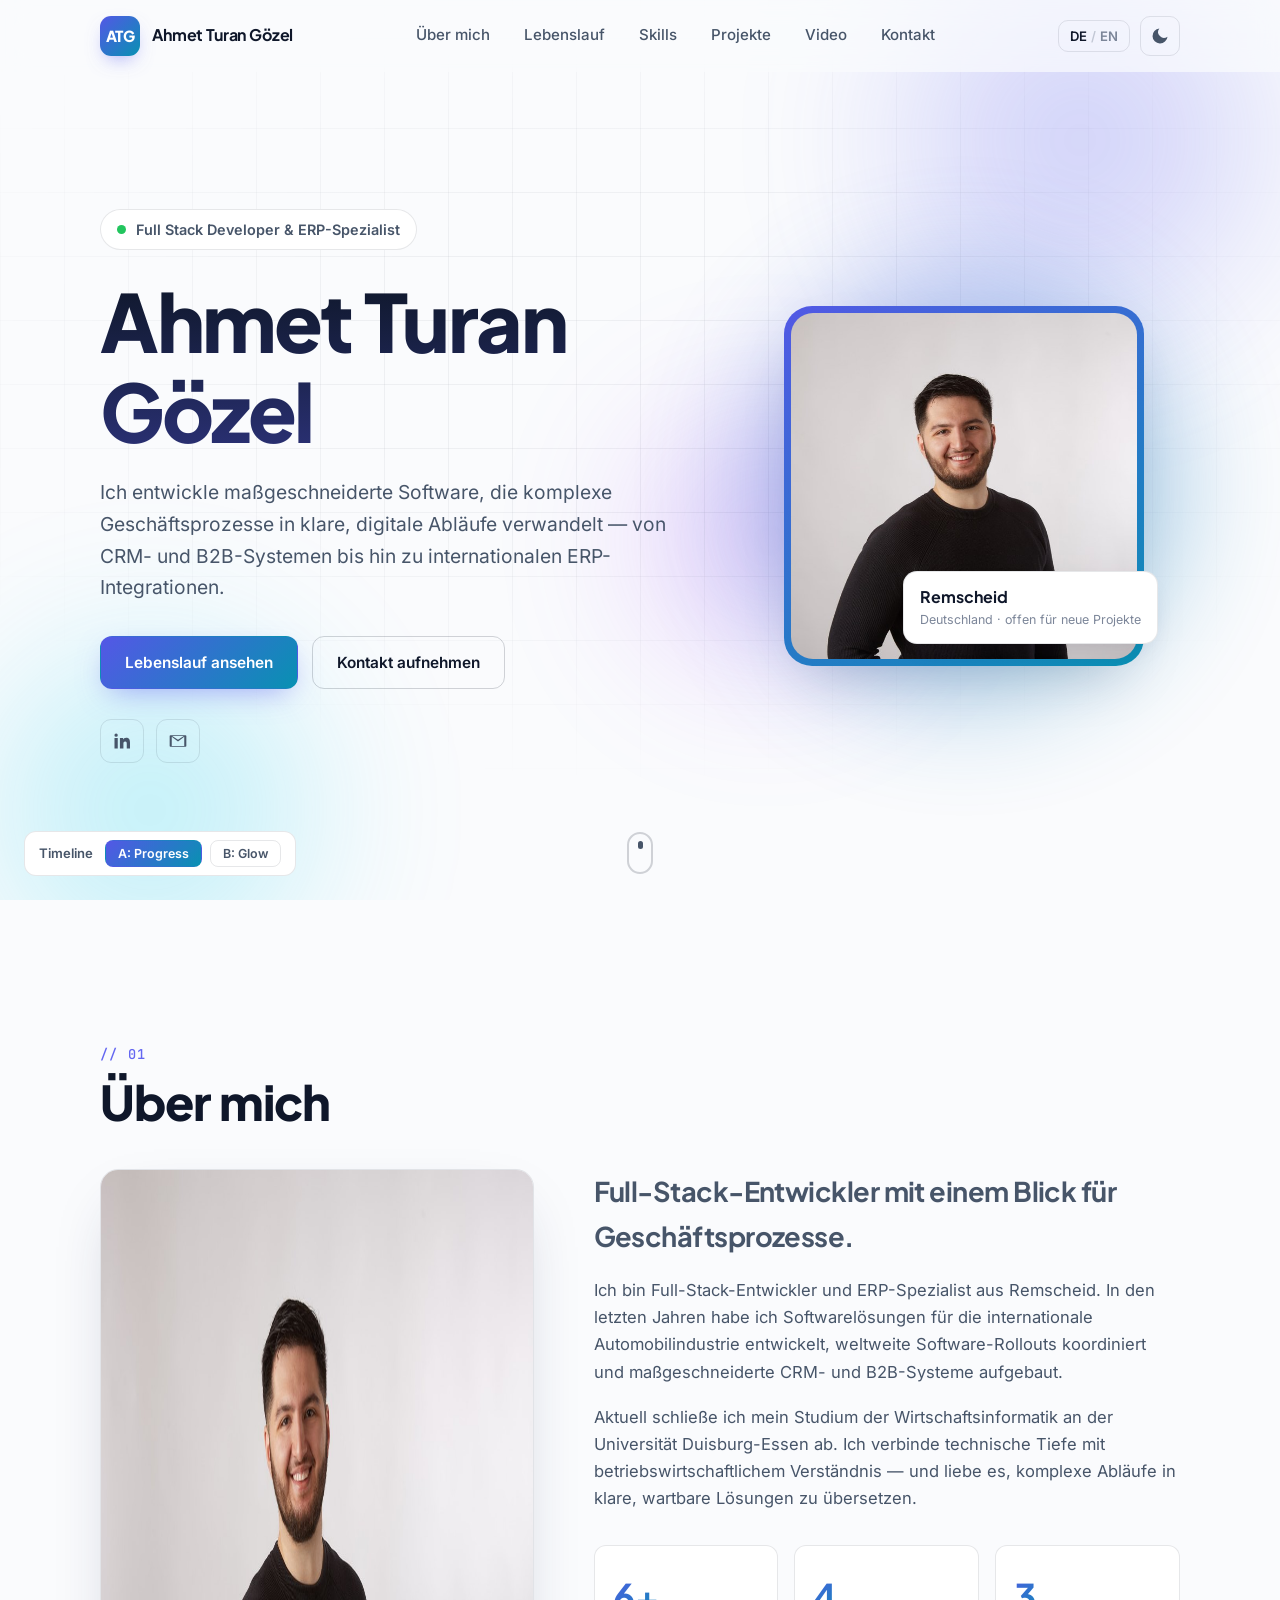
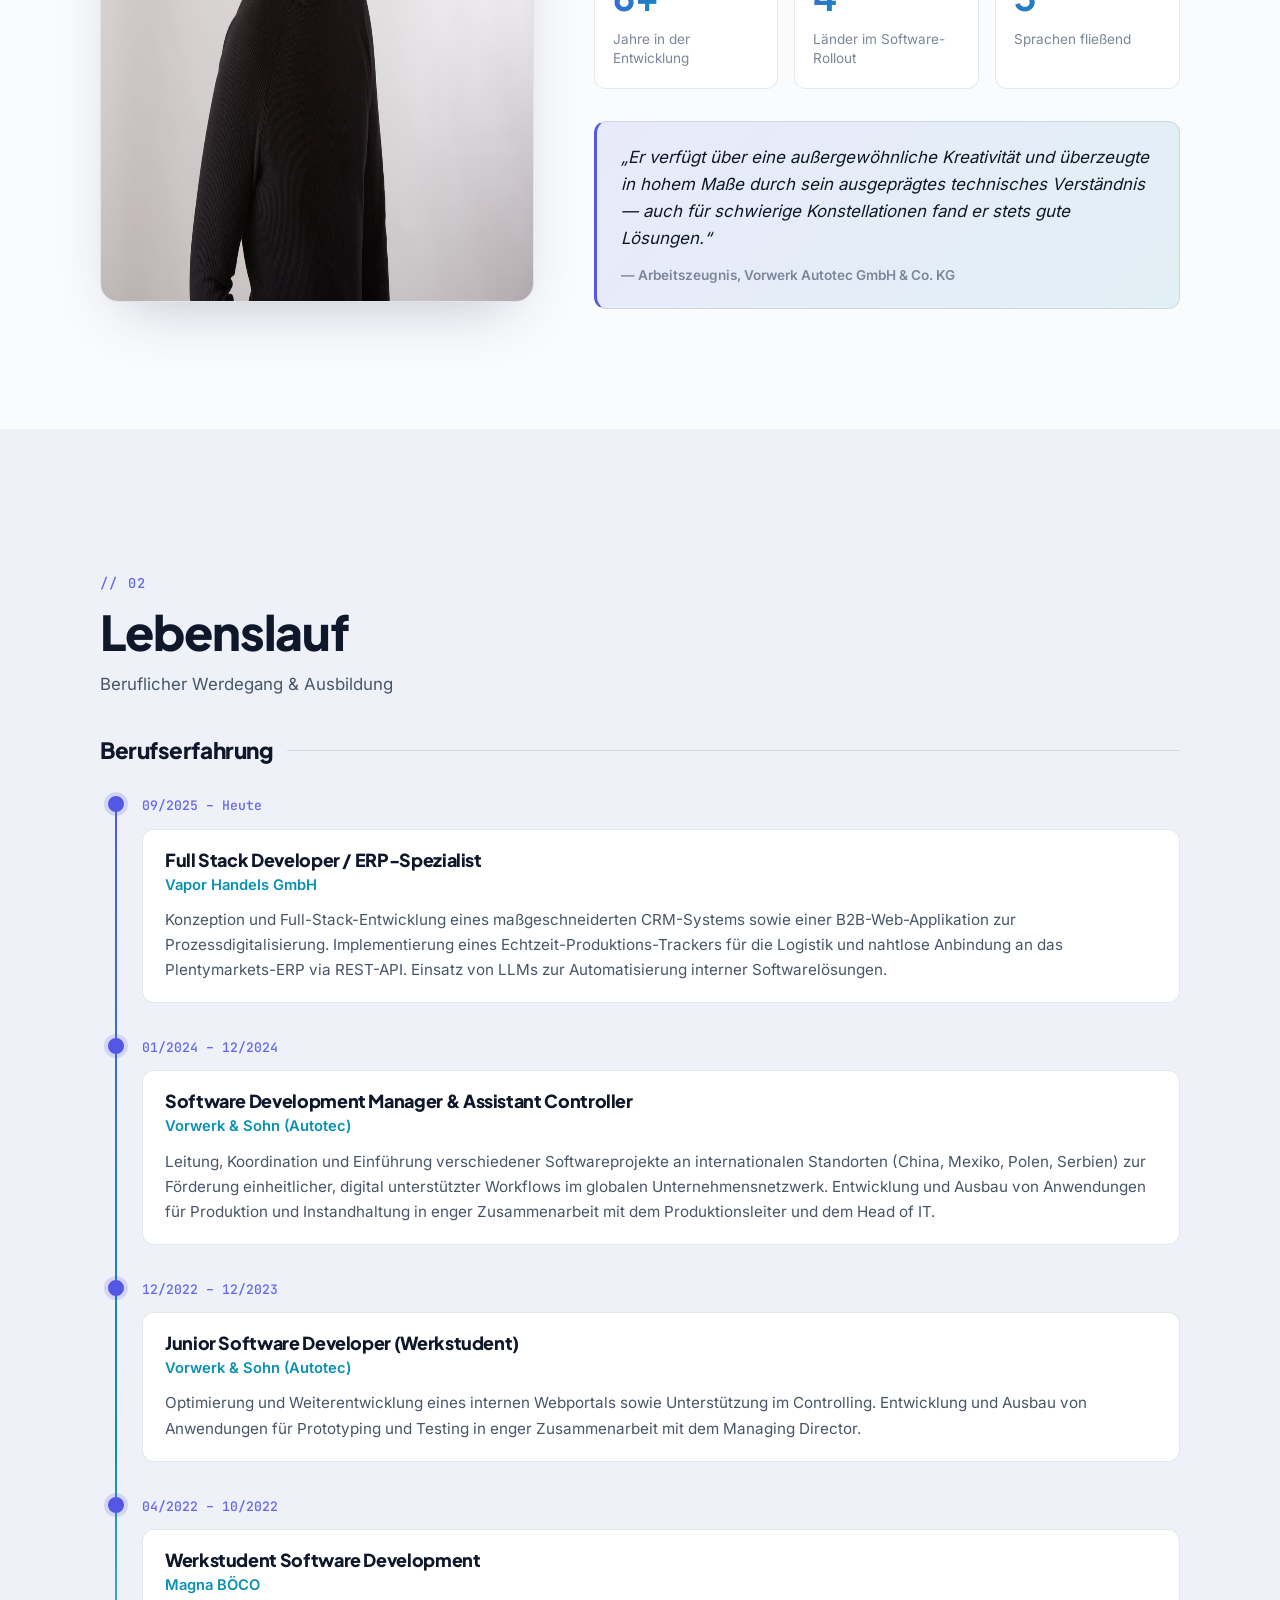
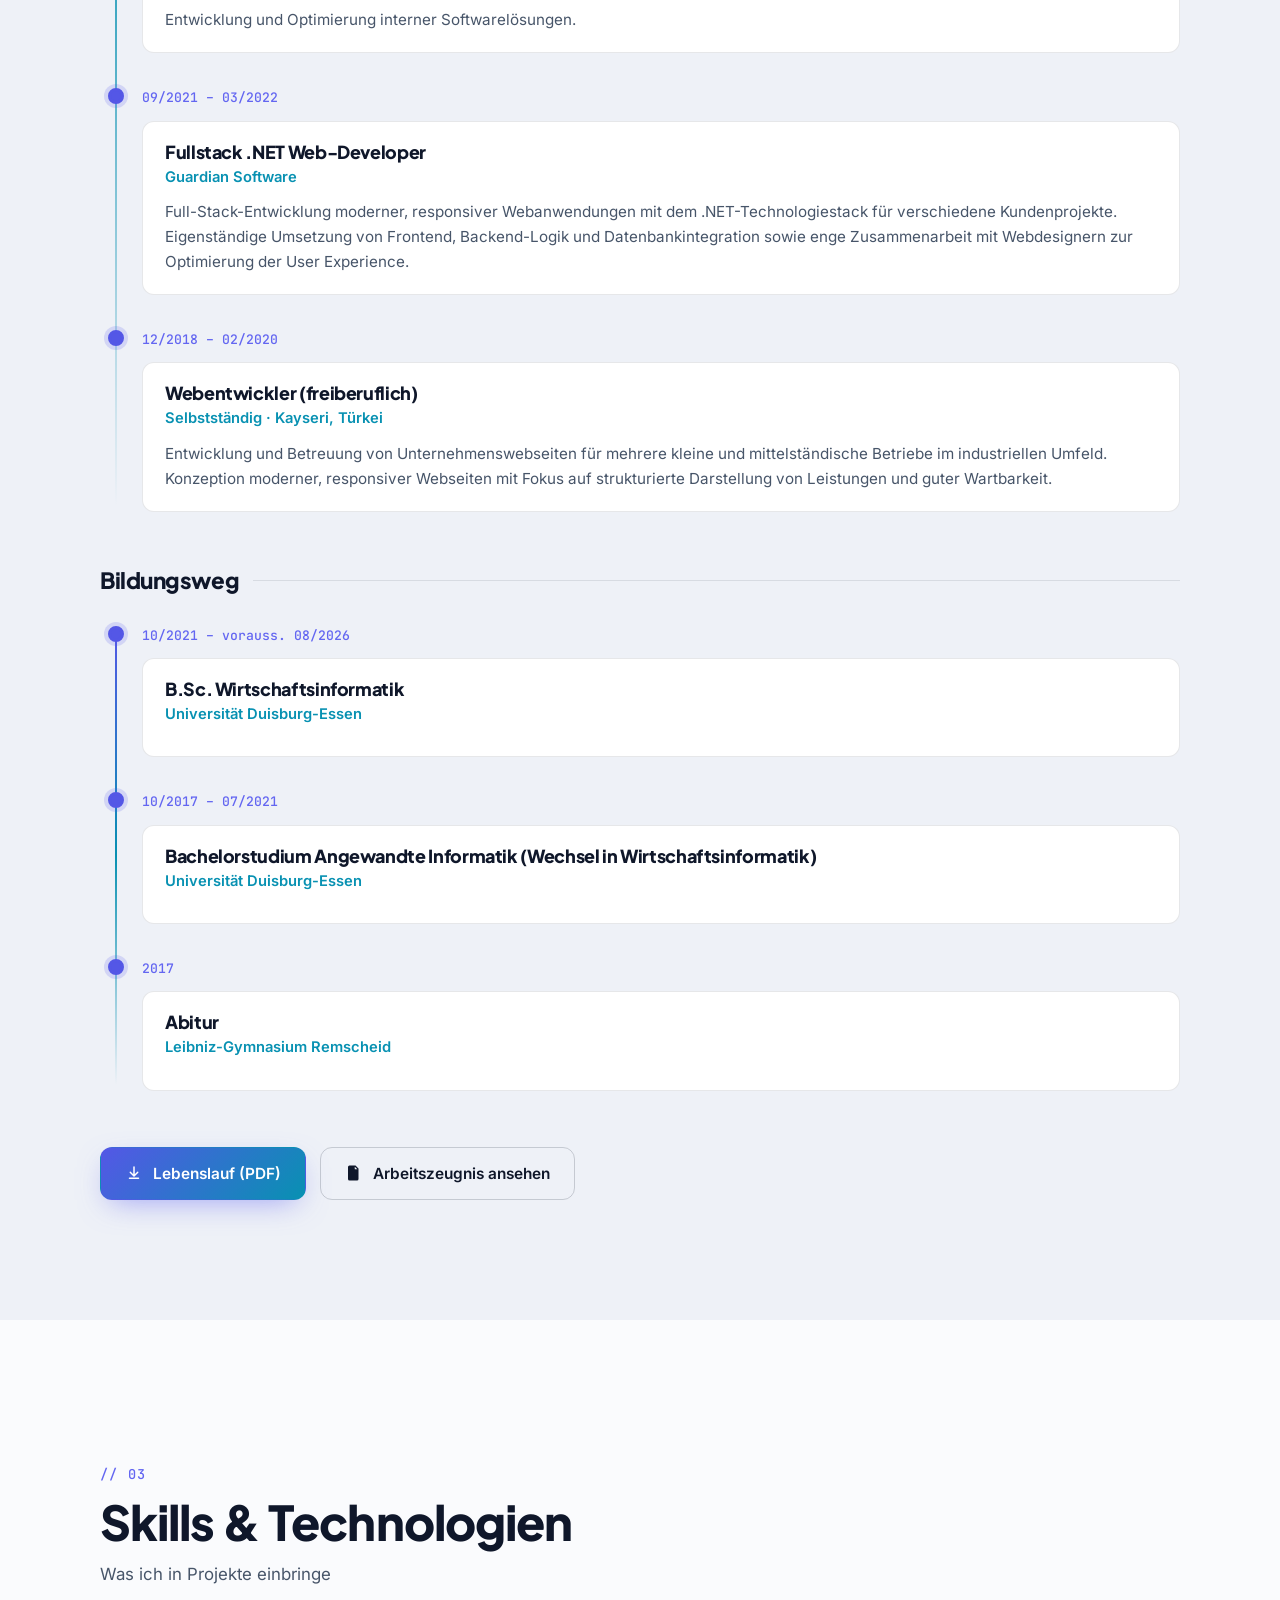
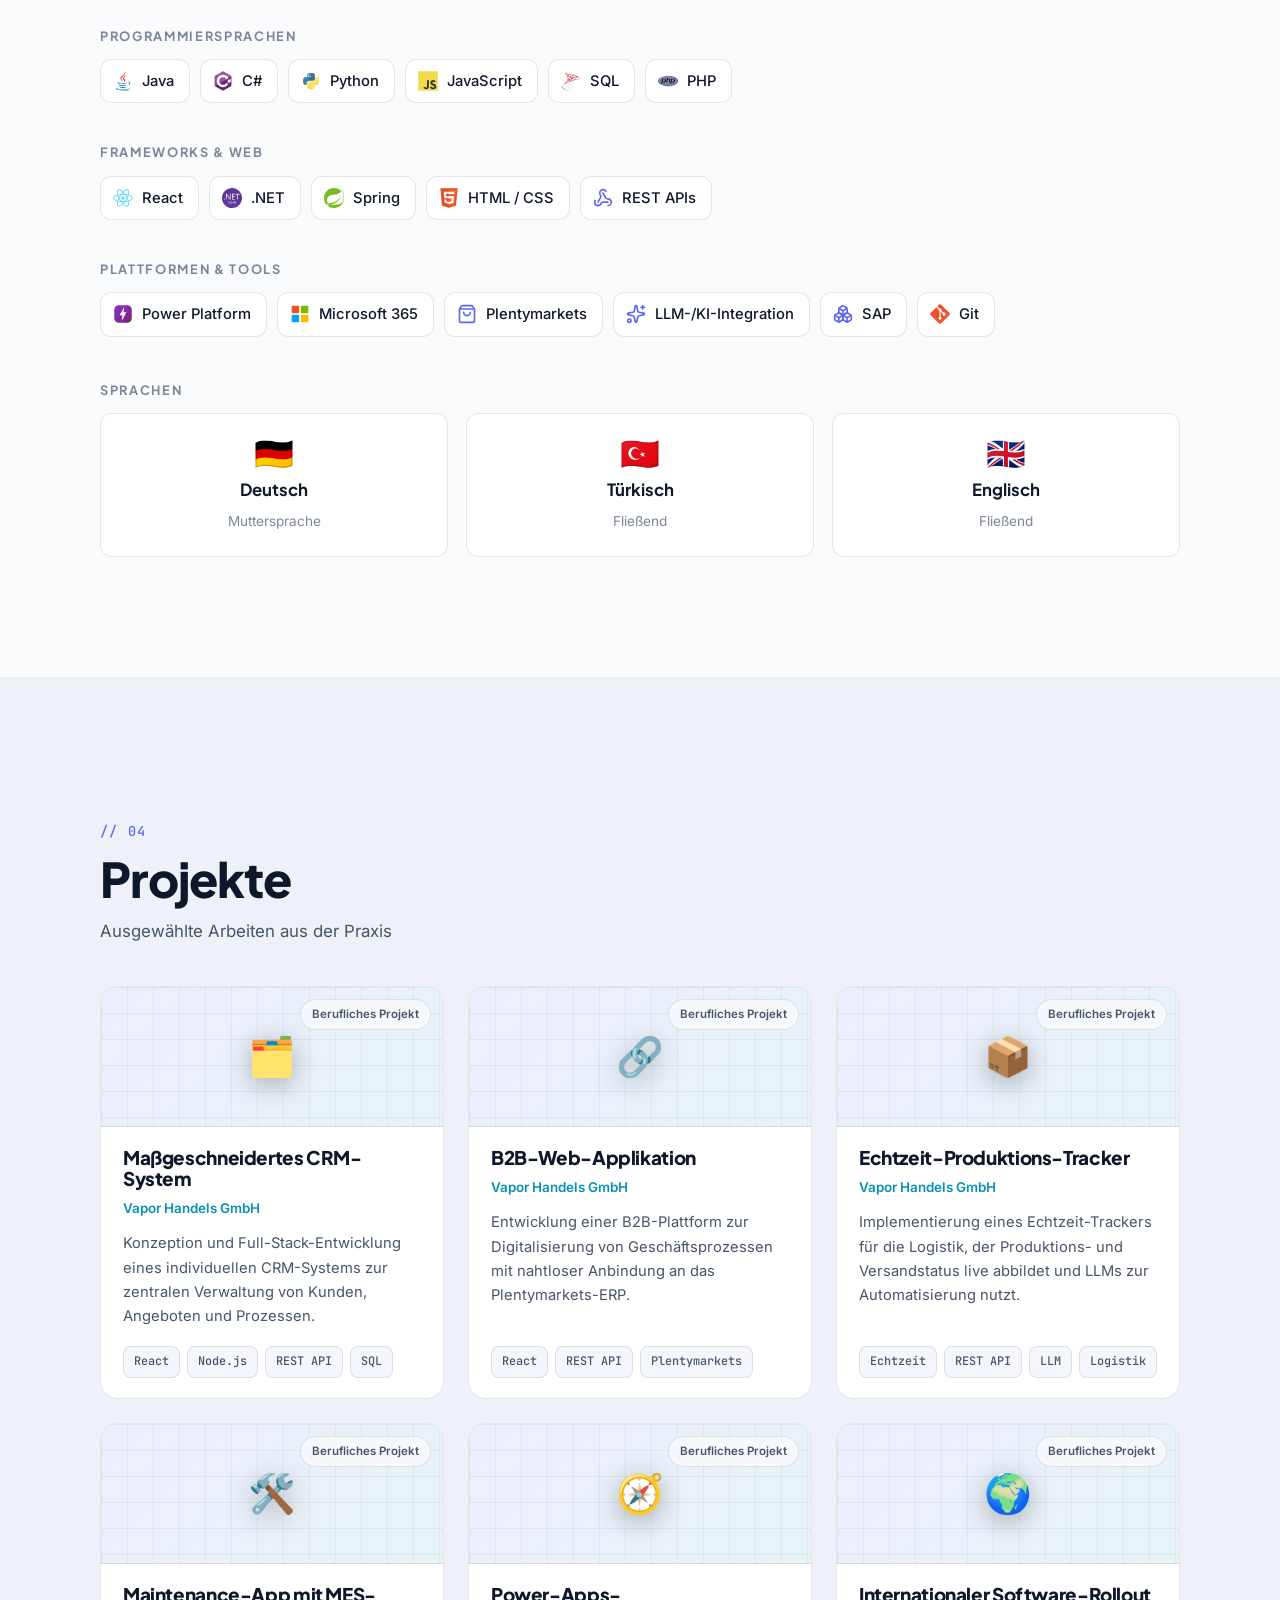
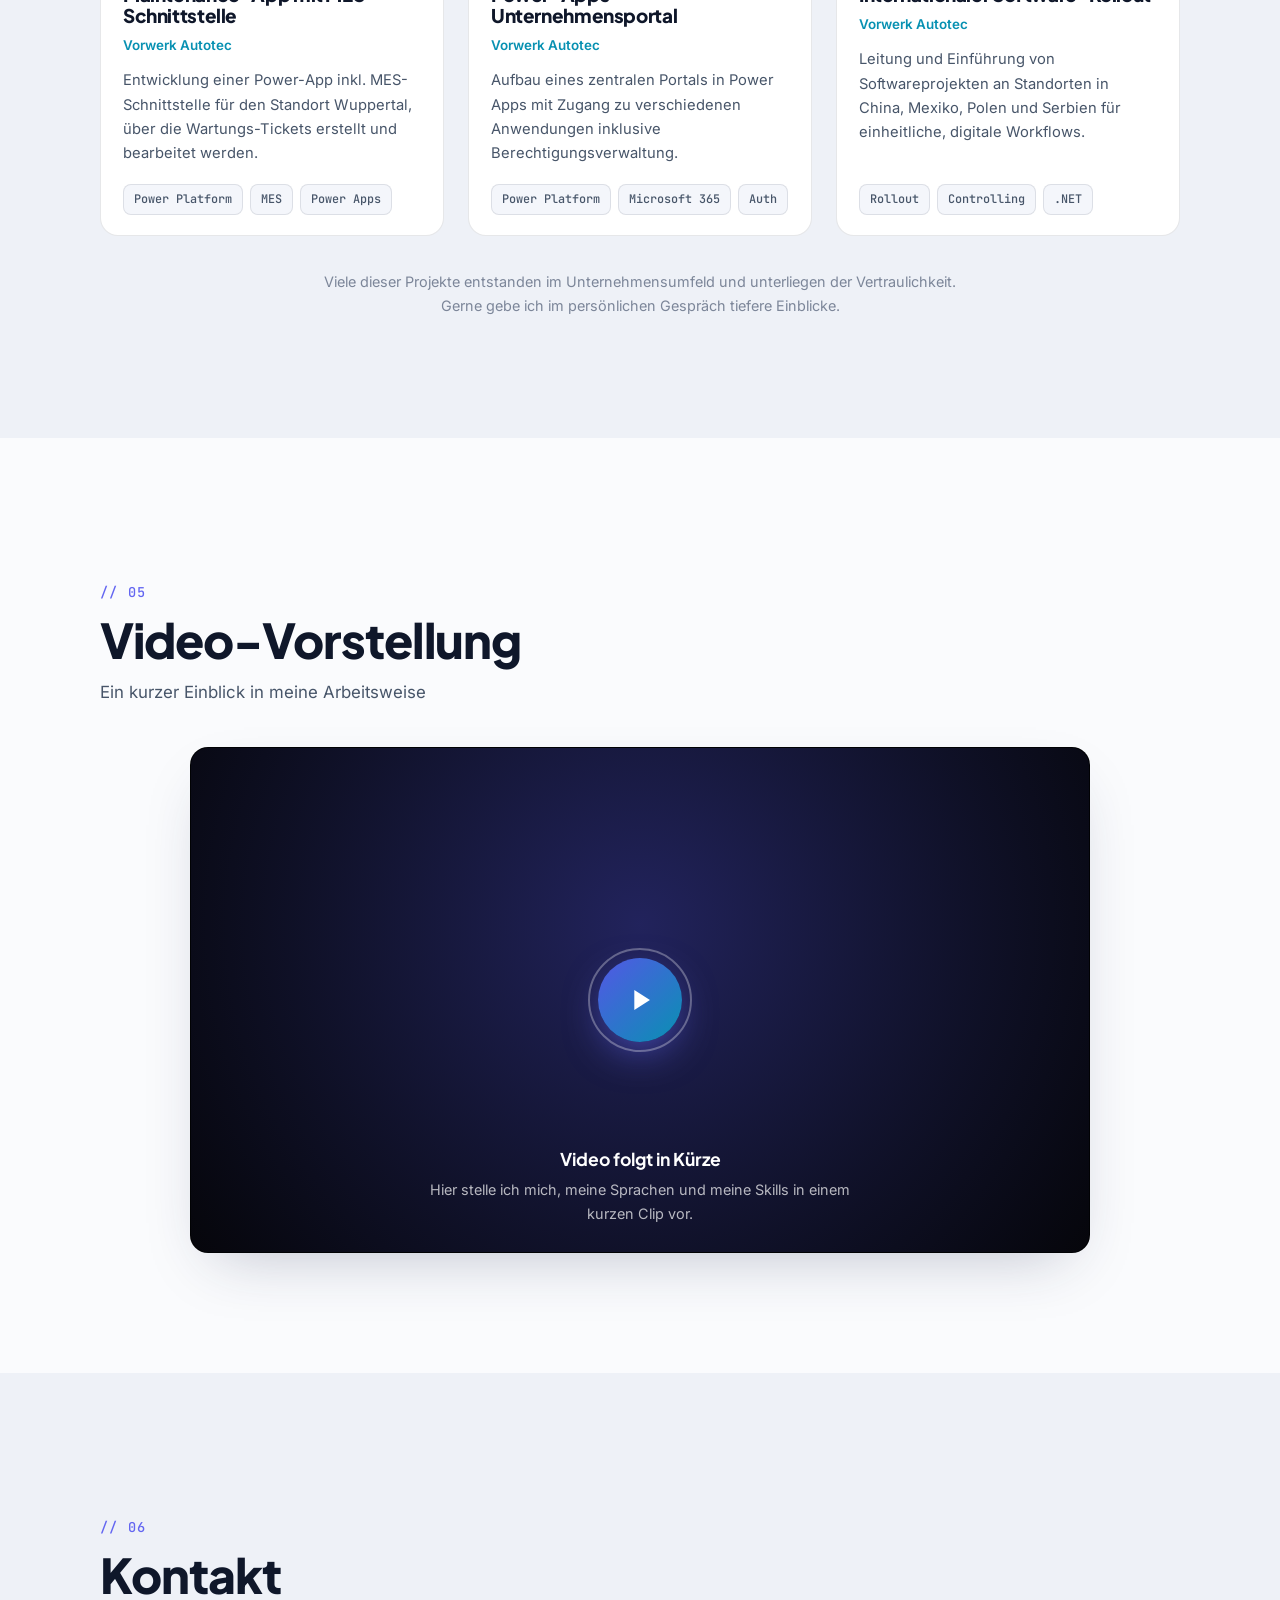
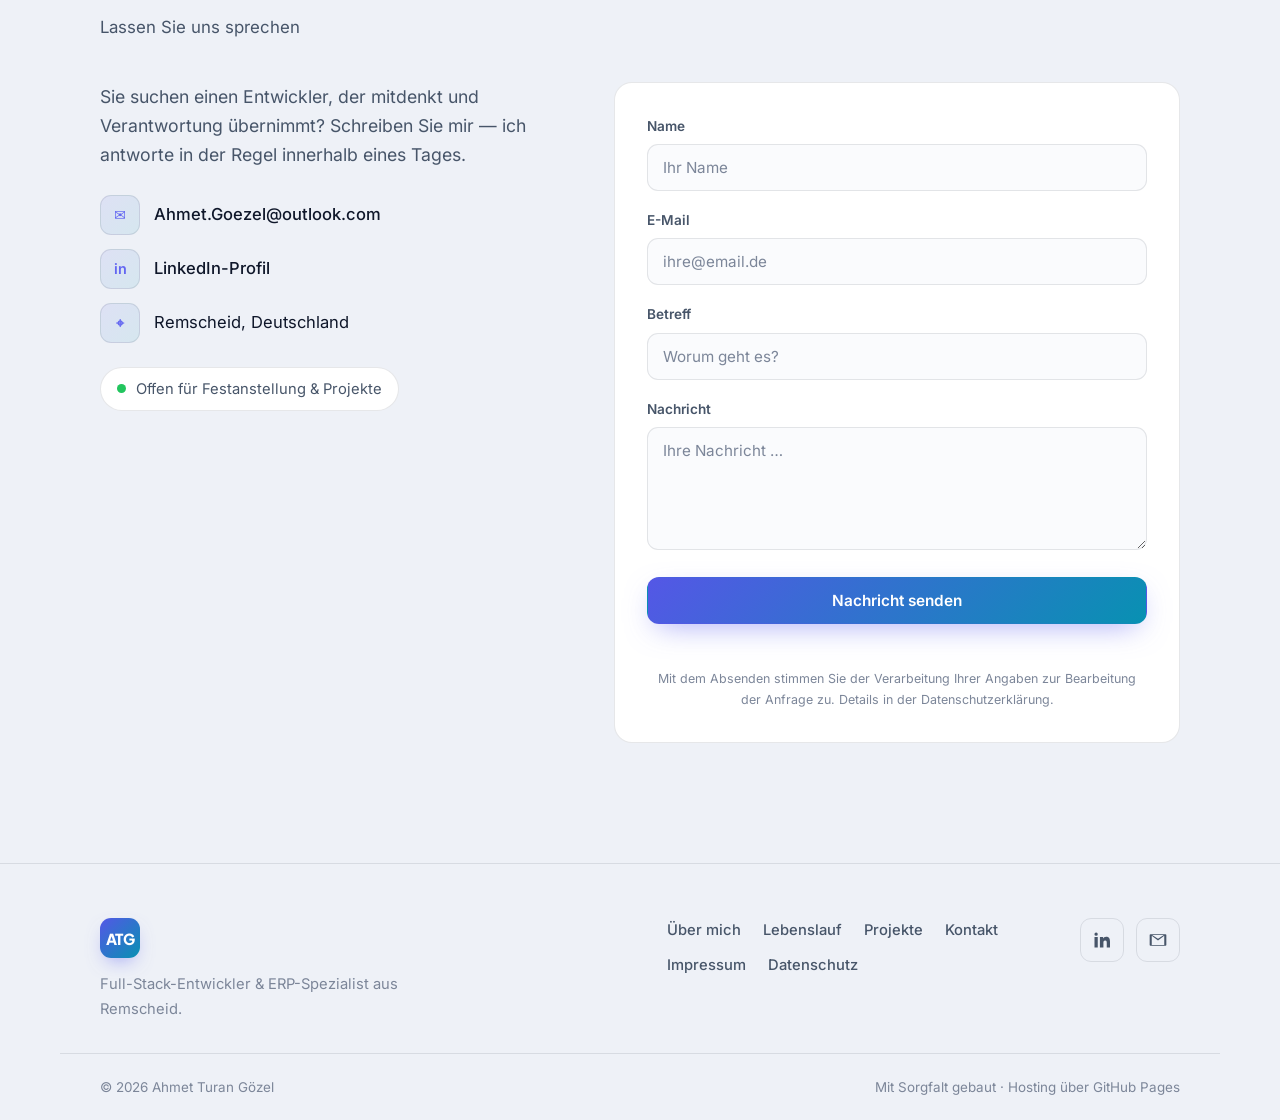
==== commit 5232057d: "Add interactive animations: skill bars, timeline scroll-progress, staggered reveals - Skill chips sh" ====
--- a/index.html
+++ b/index.html
@@ -193,15 +193,15 @@
 
             <div class="stats reveal">
               <div class="stat">
-                <strong class="stat__num">6+</strong>
+                <strong class="stat__num" data-count="6" data-suffix="+">6+</strong>
                 <span class="stat__label" data-de="Jahre in der Entwicklung" data-en="Years developing">Jahre in der Entwicklung</span>
               </div>
               <div class="stat">
-                <strong class="stat__num">4</strong>
+                <strong class="stat__num" data-count="4">4</strong>
                 <span class="stat__label" data-de="Länder im Software-Rollout" data-en="Countries in rollout">Länder im Software-Rollout</span>
               </div>
               <div class="stat">
-                <strong class="stat__num">3</strong>
+                <strong class="stat__num" data-count="3">3</strong>
                 <span class="stat__label" data-de="Sprachen fließend" data-en="Languages spoken">Sprachen fließend</span>
               </div>
             </div>
@@ -227,7 +227,7 @@
           <p class="section__sub" data-de="Beruflicher Werdegang & Ausbildung" data-en="Career & education">Beruflicher Werdegang & Ausbildung</p>
         </div>
 
-        <div class="cv">
+        <div class="cv tl-progress" id="cvTimeline">
           <h3 class="cv__heading reveal" data-de="Berufserfahrung" data-en="Experience">Berufserfahrung</h3>
           <ol class="timeline">
 
@@ -365,35 +365,35 @@
           <div class="skill-group reveal">
             <h3 class="skill-group__title" data-de="Programmiersprachen" data-en="Programming languages">Programmiersprachen</h3>
             <ul class="skill-chips">
-              <li class="chip"><img class="chip__icon" src="/assets/img/icons/java.svg" alt="" width="20" height="20" loading="lazy" /><span>Java</span></li>
-              <li class="chip"><img class="chip__icon" src="/assets/img/icons/csharp.svg" alt="" width="20" height="20" loading="lazy" /><span>C#</span></li>
-              <li class="chip"><img class="chip__icon" src="/assets/img/icons/python.svg" alt="" width="20" height="20" loading="lazy" /><span>Python</span></li>
-              <li class="chip"><img class="chip__icon" src="/assets/img/icons/javascript.svg" alt="" width="20" height="20" loading="lazy" /><span>JavaScript</span></li>
-              <li class="chip"><img class="chip__icon" src="/assets/img/icons/sql.svg" alt="" width="20" height="20" loading="lazy" /><span>SQL</span></li>
-              <li class="chip"><img class="chip__icon" src="/assets/img/icons/php.svg" alt="" width="20" height="20" loading="lazy" /><span>PHP</span></li>
+              <li class="chip" data-level="80"><img class="chip__icon" src="/assets/img/icons/java.svg" alt="" width="20" height="20" loading="lazy" /><span>Java</span><span class="chip__bar" aria-hidden="true"></span></li>
+              <li class="chip" data-level="85"><img class="chip__icon" src="/assets/img/icons/csharp.svg" alt="" width="20" height="20" loading="lazy" /><span>C#</span><span class="chip__bar" aria-hidden="true"></span></li>
+              <li class="chip" data-level="70"><img class="chip__icon" src="/assets/img/icons/python.svg" alt="" width="20" height="20" loading="lazy" /><span>Python</span><span class="chip__bar" aria-hidden="true"></span></li>
+              <li class="chip" data-level="90"><img class="chip__icon" src="/assets/img/icons/javascript.svg" alt="" width="20" height="20" loading="lazy" /><span>JavaScript</span><span class="chip__bar" aria-hidden="true"></span></li>
+              <li class="chip" data-level="80"><img class="chip__icon" src="/assets/img/icons/sql.svg" alt="" width="20" height="20" loading="lazy" /><span>SQL</span><span class="chip__bar" aria-hidden="true"></span></li>
+              <li class="chip" data-level="65"><img class="chip__icon" src="/assets/img/icons/php.svg" alt="" width="20" height="20" loading="lazy" /><span>PHP</span><span class="chip__bar" aria-hidden="true"></span></li>
             </ul>
           </div>
 
           <div class="skill-group reveal">
             <h3 class="skill-group__title" data-de="Frameworks & Web" data-en="Frameworks & web">Frameworks & Web</h3>
             <ul class="skill-chips">
-              <li class="chip"><img class="chip__icon" src="/assets/img/icons/react.svg" alt="" width="20" height="20" loading="lazy" /><span>React</span></li>
-              <li class="chip"><img class="chip__icon" src="/assets/img/icons/dotnet.svg" alt="" width="20" height="20" loading="lazy" /><span>.NET</span></li>
-              <li class="chip"><img class="chip__icon" src="/assets/img/icons/spring.svg" alt="" width="20" height="20" loading="lazy" /><span>Spring</span></li>
-              <li class="chip"><img class="chip__icon" src="/assets/img/icons/html5.svg" alt="" width="20" height="20" loading="lazy" /><span>HTML / CSS</span></li>
-              <li class="chip"><img class="chip__icon" src="/assets/img/icons/rest.svg" alt="" width="20" height="20" loading="lazy" /><span>REST APIs</span></li>
+              <li class="chip" data-level="85"><img class="chip__icon" src="/assets/img/icons/react.svg" alt="" width="20" height="20" loading="lazy" /><span>React</span><span class="chip__bar" aria-hidden="true"></span></li>
+              <li class="chip" data-level="85"><img class="chip__icon" src="/assets/img/icons/dotnet.svg" alt="" width="20" height="20" loading="lazy" /><span>.NET</span><span class="chip__bar" aria-hidden="true"></span></li>
+              <li class="chip" data-level="70"><img class="chip__icon" src="/assets/img/icons/spring.svg" alt="" width="20" height="20" loading="lazy" /><span>Spring</span><span class="chip__bar" aria-hidden="true"></span></li>
+              <li class="chip" data-level="90"><img class="chip__icon" src="/assets/img/icons/html5.svg" alt="" width="20" height="20" loading="lazy" /><span>HTML / CSS</span><span class="chip__bar" aria-hidden="true"></span></li>
+              <li class="chip" data-level="90"><img class="chip__icon" src="/assets/img/icons/rest.svg" alt="" width="20" height="20" loading="lazy" /><span>REST APIs</span><span class="chip__bar" aria-hidden="true"></span></li>
             </ul>
           </div>
 
           <div class="skill-group reveal">
             <h3 class="skill-group__title" data-de="Plattformen & Tools" data-en="Platforms & tools">Plattformen & Tools</h3>
             <ul class="skill-chips">
-              <li class="chip"><img class="chip__icon" src="/assets/img/icons/powerplatform.svg" alt="" width="20" height="20" loading="lazy" /><span>Power Platform</span></li>
-              <li class="chip"><img class="chip__icon" src="/assets/img/icons/microsoft365.svg" alt="" width="20" height="20" loading="lazy" /><span>Microsoft 365</span></li>
-              <li class="chip"><img class="chip__icon" src="/assets/img/icons/plentymarkets.svg" alt="" width="20" height="20" loading="lazy" /><span>Plentymarkets</span></li>
-              <li class="chip"><img class="chip__icon" src="/assets/img/icons/ai.svg" alt="" width="20" height="20" loading="lazy" /><span data-de="LLM-/KI-Integration" data-en="LLM / AI integration">LLM-/KI-Integration</span></li>
-              <li class="chip"><img class="chip__icon" src="/assets/img/icons/sap.svg" alt="" width="20" height="20" loading="lazy" /><span>SAP</span></li>
-              <li class="chip"><img class="chip__icon" src="/assets/img/icons/git.svg" alt="" width="20" height="20" loading="lazy" /><span>Git</span></li>
+              <li class="chip" data-level="80"><img class="chip__icon" src="/assets/img/icons/powerplatform.svg" alt="" width="20" height="20" loading="lazy" /><span>Power Platform</span><span class="chip__bar" aria-hidden="true"></span></li>
+              <li class="chip" data-level="75"><img class="chip__icon" src="/assets/img/icons/microsoft365.svg" alt="" width="20" height="20" loading="lazy" /><span>Microsoft 365</span><span class="chip__bar" aria-hidden="true"></span></li>
+              <li class="chip" data-level="80"><img class="chip__icon" src="/assets/img/icons/plentymarkets.svg" alt="" width="20" height="20" loading="lazy" /><span>Plentymarkets</span><span class="chip__bar" aria-hidden="true"></span></li>
+              <li class="chip" data-level="70"><img class="chip__icon" src="/assets/img/icons/ai.svg" alt="" width="20" height="20" loading="lazy" /><span data-de="LLM-/KI-Integration" data-en="LLM / AI integration">LLM-/KI-Integration</span><span class="chip__bar" aria-hidden="true"></span></li>
+              <li class="chip" data-level="60"><img class="chip__icon" src="/assets/img/icons/sap.svg" alt="" width="20" height="20" loading="lazy" /><span>SAP</span><span class="chip__bar" aria-hidden="true"></span></li>
+              <li class="chip" data-level="85"><img class="chip__icon" src="/assets/img/icons/git.svg" alt="" width="20" height="20" loading="lazy" /><span>Git</span><span class="chip__bar" aria-hidden="true"></span></li>
             </ul>
           </div>
         </div>
@@ -577,6 +577,13 @@
     <svg viewBox="0 0 24 24" width="22" height="22" aria-hidden="true"><path fill="currentColor" d="M12 8.4 6.7 13.7a1 1 0 0 1-1.4-1.4l6-6a1 1 0 0 1 1.4 0l6 6a1 1 0 0 1-1.4 1.4L12 8.4Z"/></svg>
   </button>
 
+  <!-- Timeline variant switcher (temporary) -->
+  <div class="tl-switcher" id="tlSwitcher">
+    <span class="tl-switcher__label">Timeline</span>
+    <button class="tl-switcher__btn is-active" data-variant="tl-progress">A: Progress</button>
+    <button class="tl-switcher__btn" data-variant="tl-glow">B: Glow</button>
+  </div>
+
   <script src="/js/main.js" defer></script>
 </body>
 </html>
--- a/css/style.css
+++ b/css/style.css
@@ -217,13 +217,65 @@
 .timeline__text{color:var(--text-dim);font-size:.95rem}
 .cv__downloads{display:flex;flex-wrap:wrap;gap:14px;margin-top:8px}
 
+/* ---------- Timeline animations ---------- */
+.timeline::after{content:"";position:absolute;left:7px;top:6px;width:2px;height:0;
+  background:var(--primary);transition:height .1s linear;z-index:1}
+
+/* Variant A: Scroll-Progress */
+.tl-progress .timeline::after{height:calc(var(--tl-progress,0) * (100% - 12px))}
+.tl-progress .timeline__dot{transition:background .3s,border-color .3s,box-shadow .3s}
+.tl-progress .timeline__item.is-active .timeline__dot{background:var(--primary);border-color:var(--primary);
+  animation:dot-pulse .6s ease-out}
+.tl-progress .timeline__item{opacity:0;transform:translateX(-20px);
+  transition:opacity .6s ease,transform .6s cubic-bezier(.2,.7,.3,1)}
+.tl-progress .timeline__item{transition-delay:calc(var(--i,0) * 80ms)}
+.tl-progress .timeline__item.is-visible{opacity:1;transform:none}
+
+@keyframes dot-pulse{
+  0%{box-shadow:0 0 0 4px color-mix(in srgb,var(--primary) 18%,transparent)}
+  50%{box-shadow:0 0 0 10px color-mix(in srgb,var(--primary) 40%,transparent)}
+  100%{box-shadow:0 0 0 4px color-mix(in srgb,var(--primary) 18%,transparent)}
+}
+
+/* Variant B: Glow Line */
+.tl-glow .timeline::before{opacity:.25}
+.tl-glow .timeline::after{height:calc(var(--tl-progress,0) * (100% - 12px));
+  background:var(--primary);box-shadow:0 0 12px color-mix(in srgb,var(--primary) 60%,transparent)}
+.tl-glow .timeline__dot{transition:transform .4s cubic-bezier(.34,1.56,.64,1),background .3s,border-color .3s,box-shadow .3s;
+  transform:scale(0)}
+.tl-glow .timeline__item.is-active .timeline__dot{transform:scale(1);background:var(--primary);
+  border-color:var(--primary);box-shadow:0 0 14px color-mix(in srgb,var(--primary) 50%,transparent)}
+.tl-glow .timeline__item{opacity:0;transform:translateX(-20px);
+  transition:opacity .6s ease,transform .6s cubic-bezier(.2,.7,.3,1)}
+.tl-glow .timeline__item{transition-delay:calc(var(--i,0) * 80ms)}
+.tl-glow .timeline__item.is-visible{opacity:1;transform:none}
+
+/* ---------- Staggered reveals ---------- */
+.skill-chips .chip.reveal{transition-delay:calc(var(--i,0) * 60ms)}
+.projects .project.reveal{transition-delay:calc(var(--i,0) * 80ms)}
+
+/* ---------- Stat counter ---------- */
+.stat__num{display:inline-block}
+
+/* ---------- Timeline switcher (temporary) ---------- */
+.tl-switcher{position:fixed;bottom:24px;left:24px;z-index:200;display:flex;align-items:center;gap:8px;
+  background:var(--surface);border:1px solid var(--border);border-radius:12px;padding:8px 14px;
+  box-shadow:var(--shadow);font-size:.82rem}
+.tl-switcher__label{font-weight:600;color:var(--text-dim);margin-right:4px}
+.tl-switcher__btn{padding:5px 12px;border:1px solid var(--border);border-radius:8px;background:transparent;
+  color:var(--text-dim);font-size:.78rem;font-weight:600;cursor:pointer;transition:all .2s}
+.tl-switcher__btn.is-active{background:var(--grad);color:#fff;border-color:transparent}
+.tl-switcher__btn:hover:not(.is-active){border-color:var(--border-strong);color:var(--text)}
+
 /* ---------- Skills ---------- */
 .skills{display:flex;flex-direction:column;gap:clamp(28px,4vw,42px)}
 .skill-group__title{font-size:.8rem;font-weight:600;letter-spacing:.13em;text-transform:uppercase;color:var(--text-mute);margin-bottom:16px}
 .skill-chips{display:flex;flex-wrap:wrap;gap:10px}
-.chip{display:inline-flex;align-items:center;gap:9px;padding:9px 15px 9px 12px;border:1px solid var(--border);border-radius:11px;background:var(--surface);font-size:.92rem;font-weight:500;color:var(--text);transition:transform .2s ease,border-color .2s ease,background .2s ease}
-.chip:hover{transform:translateY(-2px);border-color:var(--border-strong);background:var(--surface-2)}
+.chip{position:relative;overflow:hidden;display:inline-flex;align-items:center;gap:9px;padding:9px 15px 9px 12px;border:1px solid var(--border);border-radius:11px;background:var(--surface);font-size:.92rem;font-weight:500;color:var(--text);transition:transform .2s ease,border-color .2s ease,background .2s ease,box-shadow .3s ease}
+.chip:hover{transform:translateY(-2px);border-color:var(--border-strong);background:var(--surface-2);box-shadow:0 0 12px -3px color-mix(in srgb,var(--primary) 30%,transparent)}
 .chip__icon{width:20px;height:20px;flex:none;object-fit:contain}
+.chip__bar{position:absolute;bottom:0;left:0;height:3px;background:var(--grad);border-radius:0 0 11px 11px;width:0;transition:width .5s ease-out}
+.chip:hover .chip__bar{width:var(--level,0%)}
 .languages{margin-top:clamp(30px,4vw,46px)}
 .languages__grid{display:grid;grid-template-columns:repeat(3,1fr);gap:18px;margin-top:6px}
 .lang-card{display:flex;flex-direction:column;align-items:center;text-align:center;gap:6px;
@@ -352,4 +404,8 @@
 @media (prefers-reduced-motion:reduce){
   *,*::before,*::after{animation-duration:.001ms !important;animation-iteration-count:1 !important;transition-duration:.001ms !important;scroll-behavior:auto !important}
   .reveal{opacity:1;transform:none}
-}
+  .timeline__item{opacity:1 !important;transform:none !important}
+  .timeline__dot{transform:scale(1) !important}
+  .chip__bar{width:var(--level,0%) !important;transition:none !important}
+  .section__head{transform:none !important}
+}
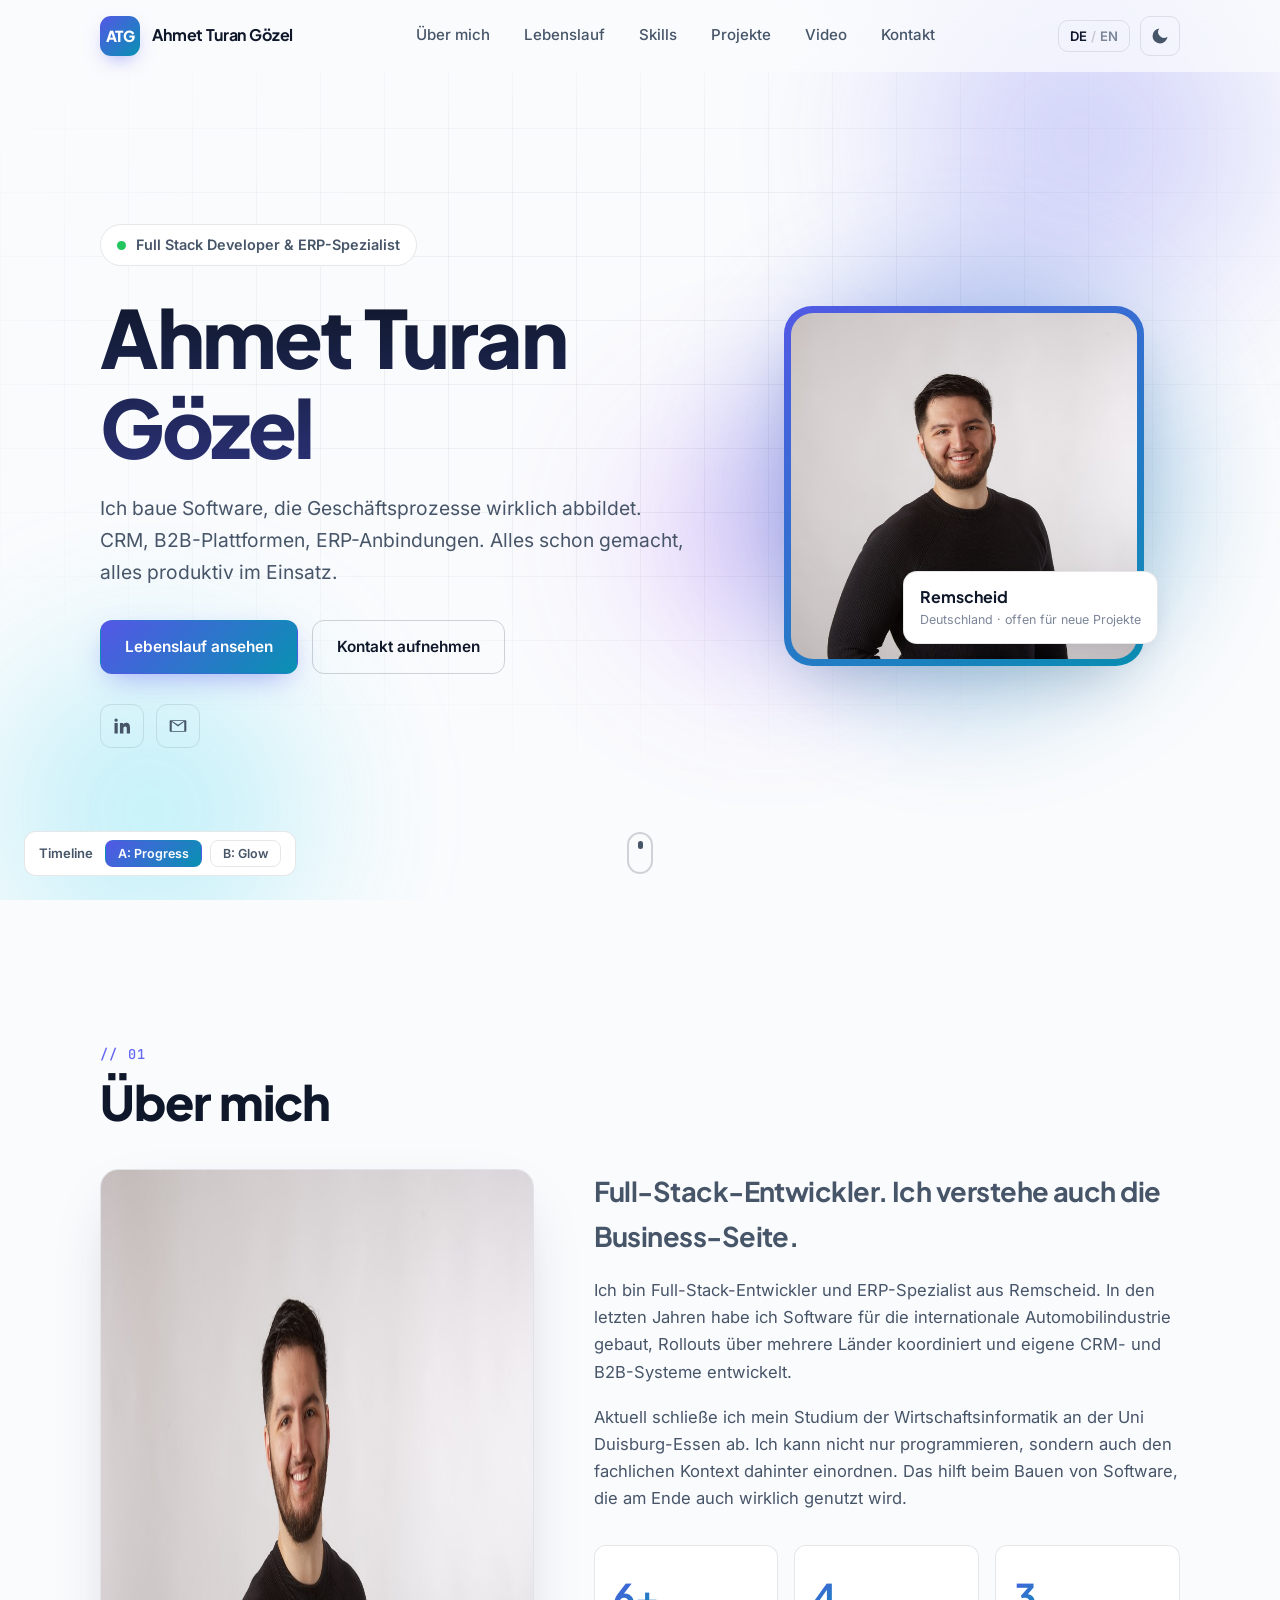
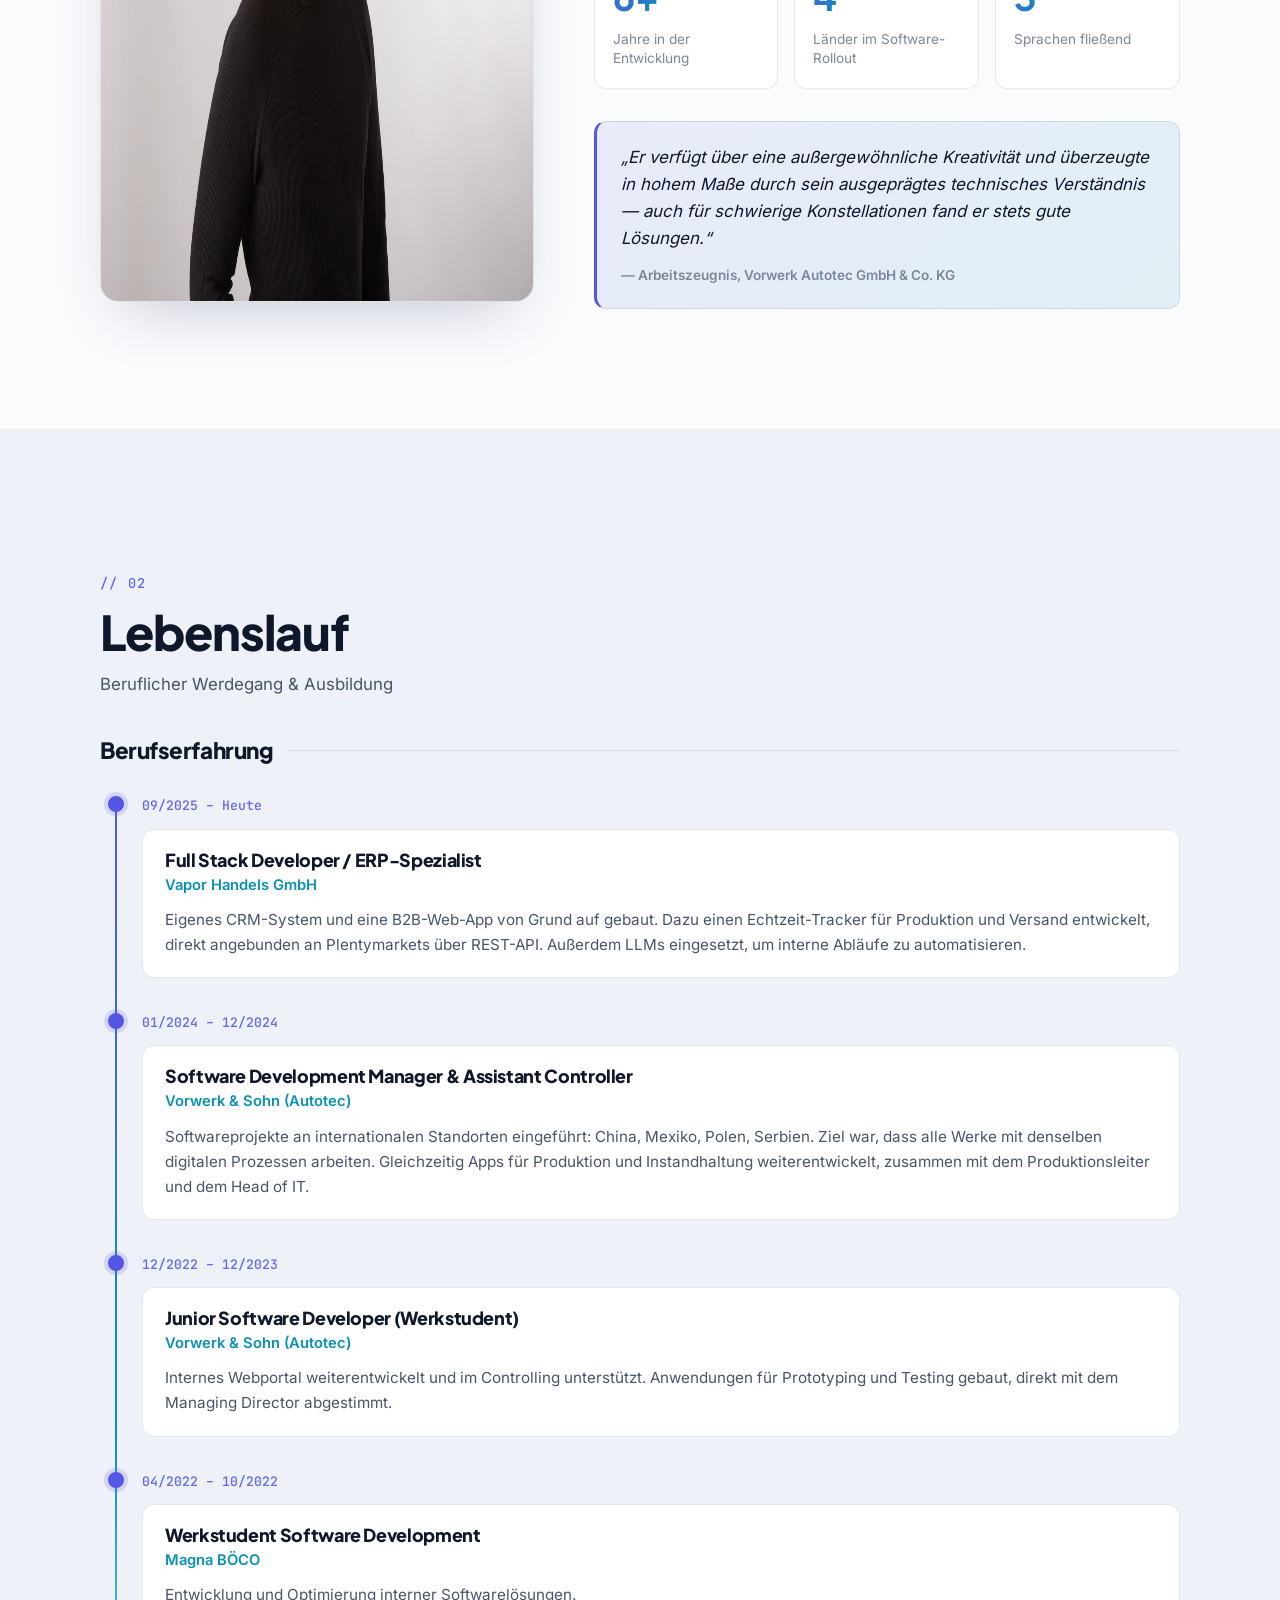
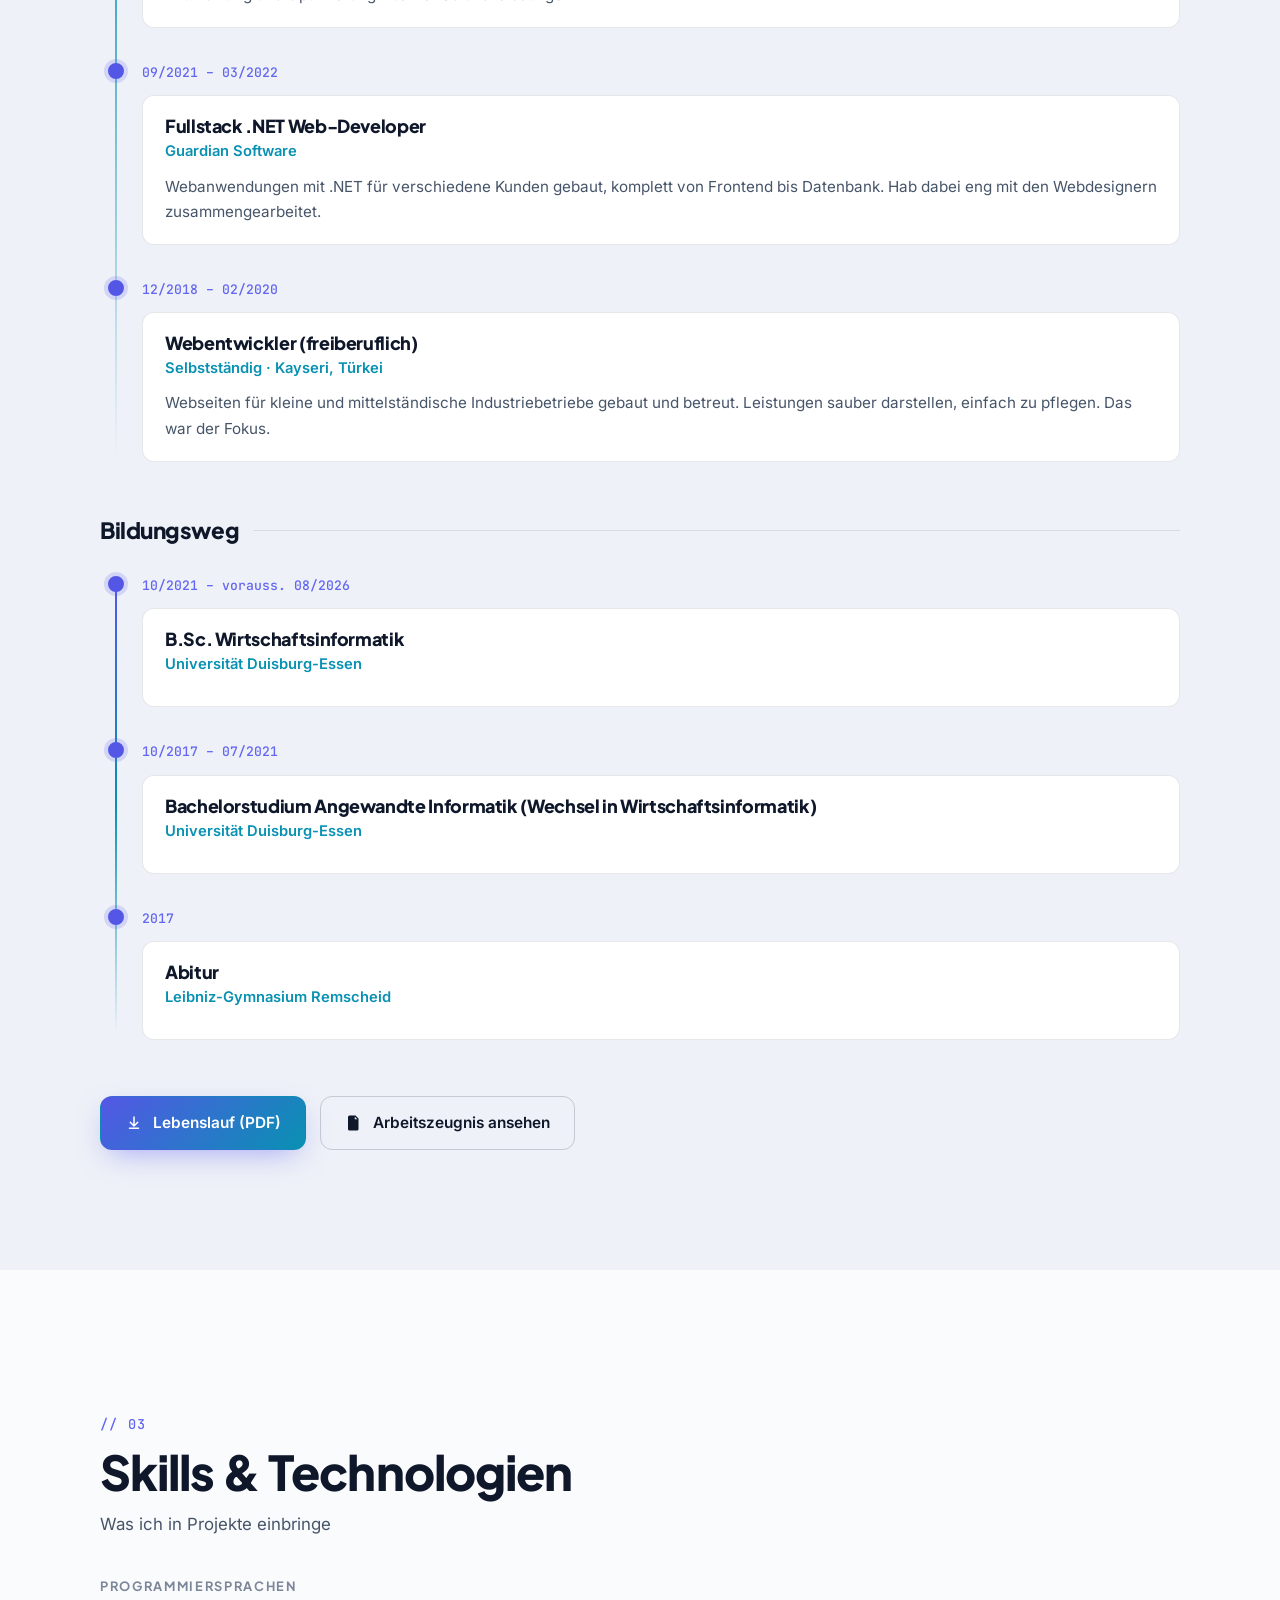
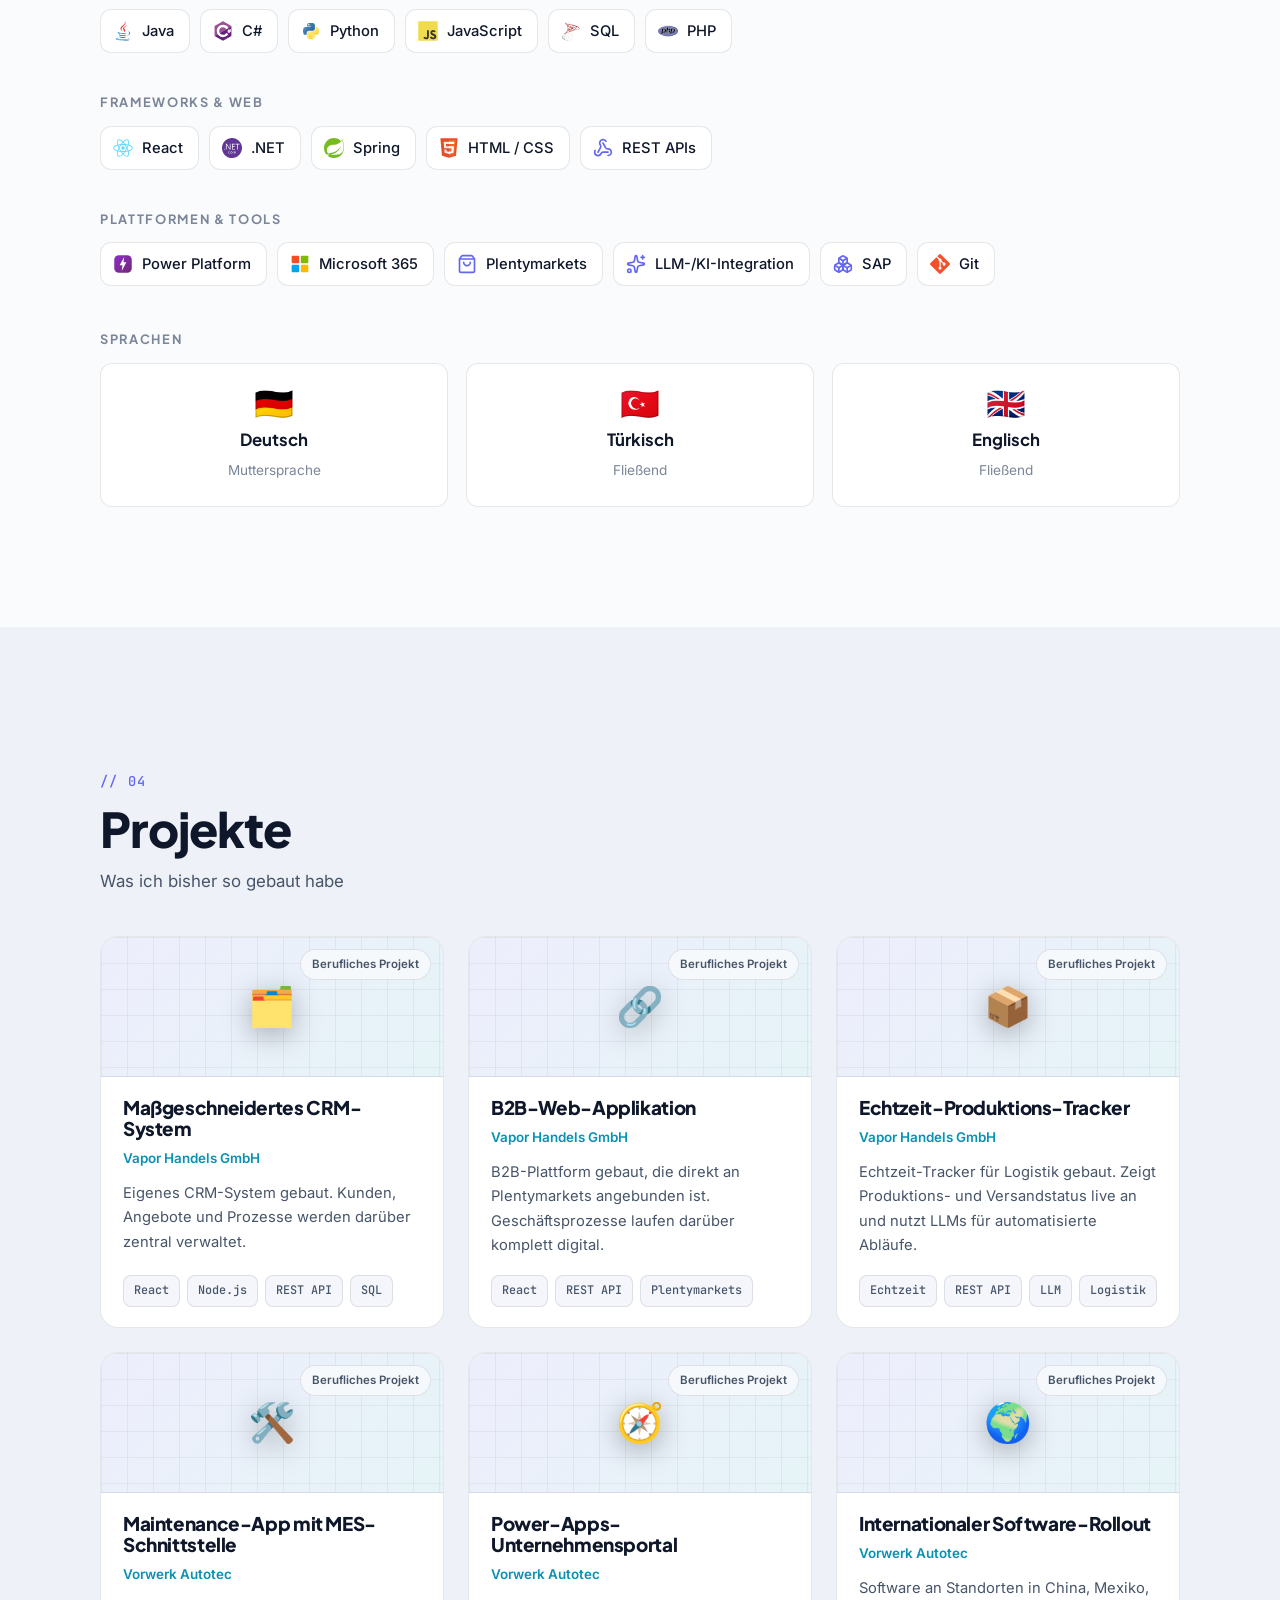
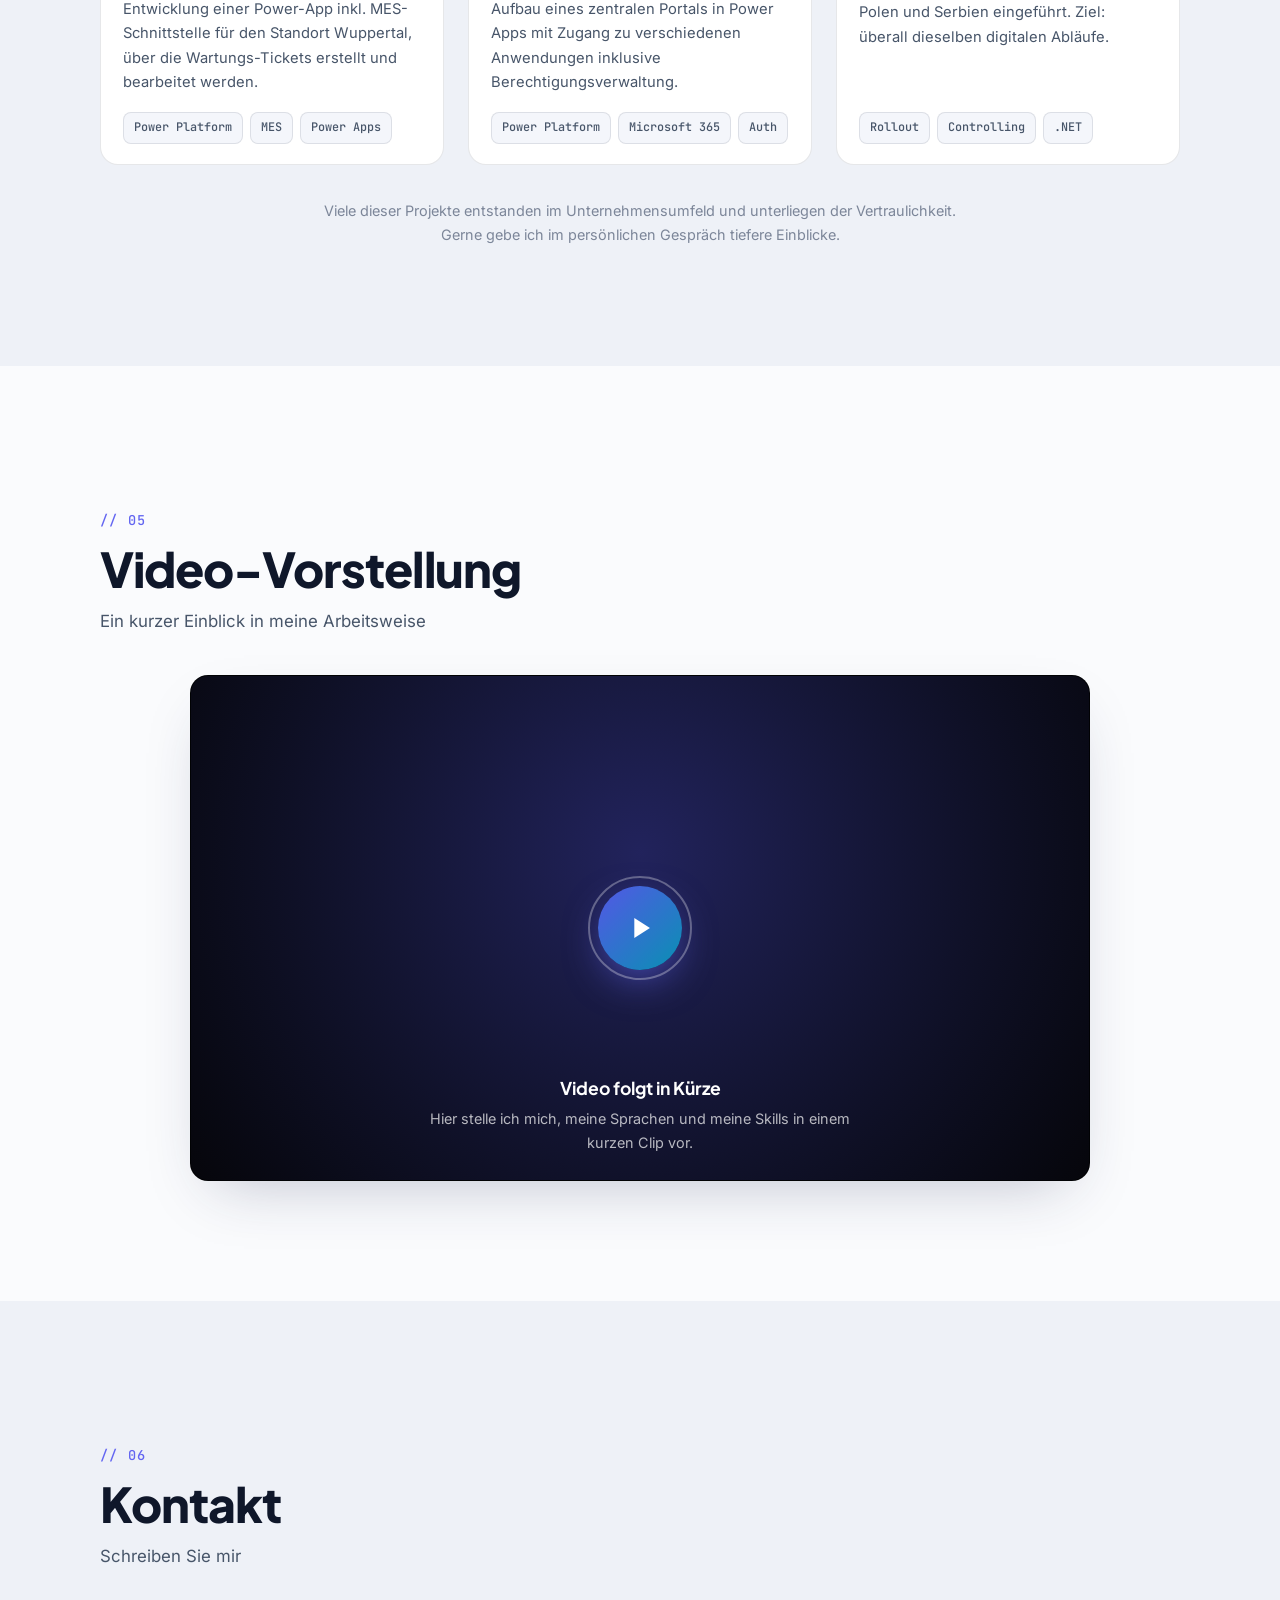
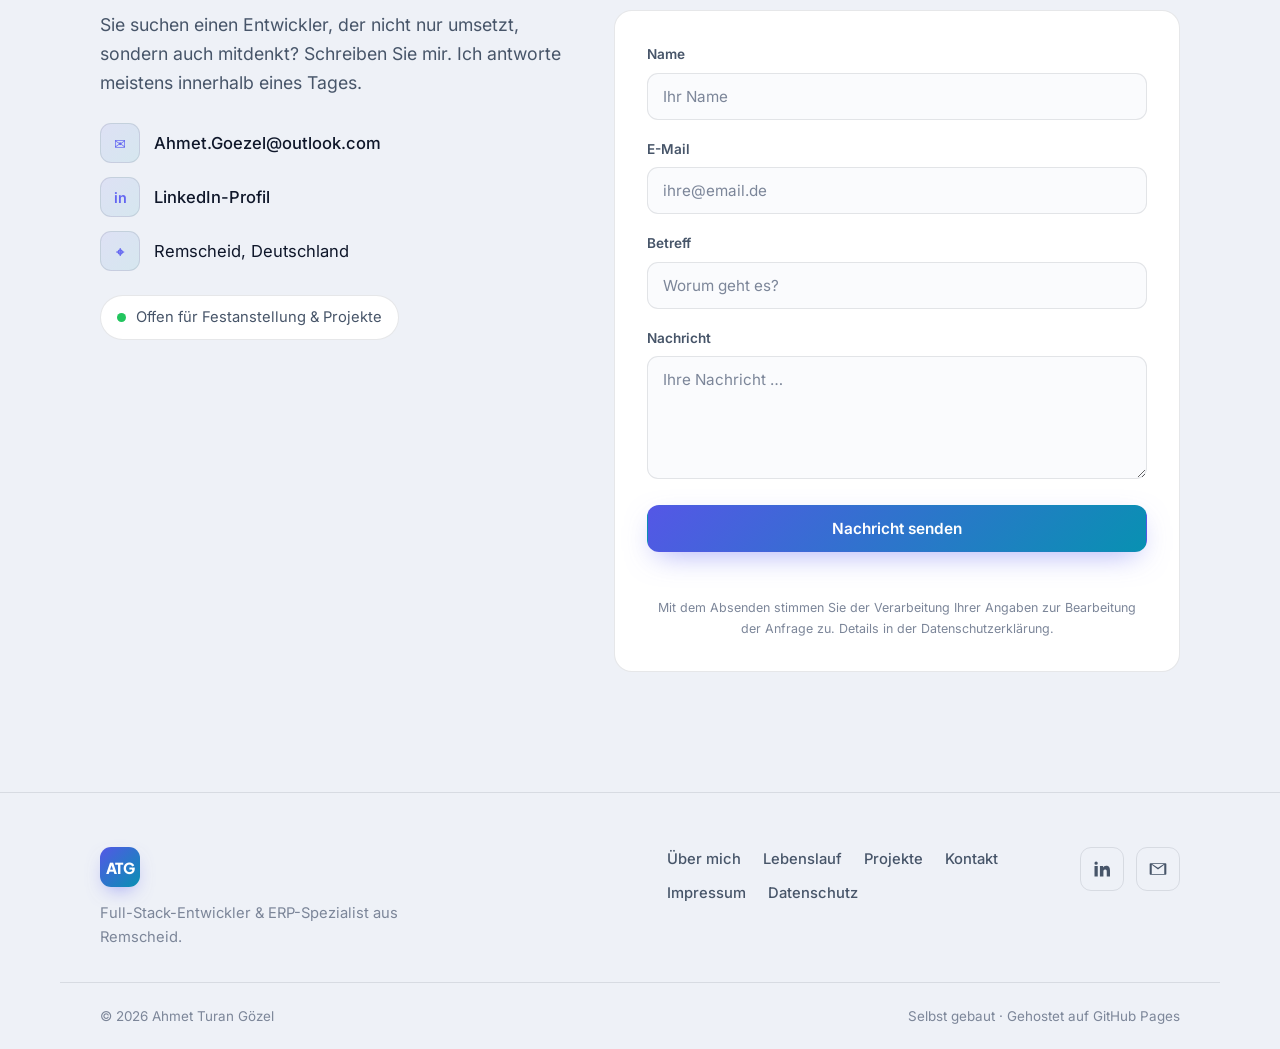
==== commit 5db1e397: "Rewrite copy to remove AI writing patterns Replace em dashes, three-part list structures, and buzzwo" ====
--- a/index.html
+++ b/index.html
@@ -4,7 +4,7 @@
   <meta charset="UTF-8" />
   <meta name="viewport" content="width=device-width, initial-scale=1.0" />
   <title>Ahmet Turan Gözel — Full Stack Developer & ERP-Spezialist</title>
-  <meta name="description" content="Ahmet Turan Gözel — Full-Stack-Entwickler und ERP-Spezialist aus Remscheid. Erfahrung in der internationalen Automobilindustrie, CRM-/B2B-Entwicklung, React, Power Platform und ERP-Integration." />
+  <meta name="description" content="Ahmet Turan Gözel – Full-Stack-Entwickler und ERP-Spezialist aus Remscheid. Internationale Automobilindustrie, eigene CRM- und B2B-Systeme, React, Power Platform, ERP-Anbindung." />
   <meta name="author" content="Ahmet Turan Gözel" />
   <meta name="theme-color" content="#0a0a0f" />
   <link rel="canonical" href="https://turangoezel.is-a.dev/" />
@@ -125,9 +125,9 @@
             <span data-de="Full Stack Developer & ERP-Spezialist" data-en="Full Stack Developer & ERP Specialist">Full Stack Developer & ERP-Spezialist</span>
           </p>
           <h1 class="hero__title reveal">Ahmet&nbsp;Turan<br />Gözel</h1>
-          <p class="hero__lead reveal" data-de="Ich entwickle maßgeschneiderte Software, die komplexe Geschäftsprozesse in klare, digitale Abläufe verwandelt — von CRM- und B2B-Systemen bis hin zu internationalen ERP-Integrationen."
-             data-en="I build tailor-made software that turns complex business processes into clean, digital workflows — from CRM and B2B systems to international ERP integrations.">
-            Ich entwickle maßgeschneiderte Software, die komplexe Geschäftsprozesse in klare, digitale Abläufe verwandelt — von CRM- und B2B-Systemen bis hin zu internationalen ERP-Integrationen.
+          <p class="hero__lead reveal" data-de="Ich baue Software, die Geschäftsprozesse wirklich abbildet. CRM, B2B-Plattformen, ERP-Anbindungen. Alles schon gemacht, alles produktiv im Einsatz."
+             data-en="I build software that actually maps business processes. CRM, B2B platforms, ERP integrations. All built, all running in production.">
+            Ich baue Software, die Geschäftsprozesse wirklich abbildet. CRM, B2B-Plattformen, ERP-Anbindungen. Alles schon gemacht, alles produktiv im Einsatz.
           </p>
 
           <div class="hero__cta reveal">
@@ -178,17 +178,17 @@
           </div>
 
           <div class="about__body">
-            <p class="about__lead reveal" data-de="Full-Stack-Entwickler mit einem Blick für Geschäftsprozesse."
-               data-en="Full-stack developer with an eye for business processes.">
-              Full-Stack-Entwickler mit einem Blick für Geschäftsprozesse.
+            <p class="about__lead reveal" data-de="Full-Stack-Entwickler. Ich verstehe auch die Business-Seite."
+               data-en="Full-stack developer. I get the business side too.">
+              Full-Stack-Entwickler. Ich verstehe auch die Business-Seite.
             </p>
-            <p class="reveal" data-de="Ich bin Full-Stack-Entwickler und ERP-Spezialist aus Remscheid. In den letzten Jahren habe ich Softwarelösungen für die internationale Automobilindustrie entwickelt, weltweite Software-Rollouts koordiniert und maßgeschneiderte CRM- und B2B-Systeme aufgebaut."
-               data-en="I'm a full-stack developer and ERP specialist from Remscheid, Germany. Over the past years I've built software for the international automotive industry, coordinated global software rollouts and developed custom CRM and B2B systems.">
-              Ich bin Full-Stack-Entwickler und ERP-Spezialist aus Remscheid. In den letzten Jahren habe ich Softwarelösungen für die internationale Automobilindustrie entwickelt, weltweite Software-Rollouts koordiniert und maßgeschneiderte CRM- und B2B-Systeme aufgebaut.
+            <p class="reveal" data-de="Ich bin Full-Stack-Entwickler und ERP-Spezialist aus Remscheid. In den letzten Jahren habe ich Software für die internationale Automobilindustrie gebaut, Rollouts über mehrere Länder koordiniert und eigene CRM- und B2B-Systeme entwickelt."
+               data-en="I'm a full-stack developer and ERP specialist from Remscheid, Germany. Over the past years I've built software for the international automotive industry, coordinated rollouts across multiple countries and developed my own CRM and B2B systems.">
+              Ich bin Full-Stack-Entwickler und ERP-Spezialist aus Remscheid. In den letzten Jahren habe ich Software für die internationale Automobilindustrie gebaut, Rollouts über mehrere Länder koordiniert und eigene CRM- und B2B-Systeme entwickelt.
             </p>
-            <p class="reveal" data-de="Aktuell schließe ich mein Studium der Wirtschaftsinformatik an der Universität Duisburg-Essen ab. Ich verbinde technische Tiefe mit betriebswirtschaftlichem Verständnis — und liebe es, komplexe Abläufe in klare, wartbare Lösungen zu übersetzen."
-               data-en="I'm currently completing my Business Informatics degree at the University of Duisburg-Essen. I combine technical depth with business understanding — and love turning complex workflows into clean, maintainable solutions.">
-              Aktuell schließe ich mein Studium der Wirtschaftsinformatik an der Universität Duisburg-Essen ab. Ich verbinde technische Tiefe mit betriebswirtschaftlichem Verständnis — und liebe es, komplexe Abläufe in klare, wartbare Lösungen zu übersetzen.
+            <p class="reveal" data-de="Aktuell schließe ich mein Studium der Wirtschaftsinformatik an der Uni Duisburg-Essen ab. Ich kann nicht nur programmieren, sondern auch den fachlichen Kontext dahinter einordnen. Das hilft beim Bauen von Software, die am Ende auch wirklich genutzt wird."
+               data-en="I'm currently finishing my Business Informatics degree at the University of Duisburg-Essen. I don't just write code, I also understand the business context behind it. That helps me build software people actually use.">
+              Aktuell schließe ich mein Studium der Wirtschaftsinformatik an der Uni Duisburg-Essen ab. Ich kann nicht nur programmieren, sondern auch den fachlichen Kontext dahinter einordnen. Das hilft beim Bauen von Software, die am Ende auch wirklich genutzt wird.
             </p>
 
             <div class="stats reveal">
@@ -237,9 +237,9 @@
               <div class="timeline__card">
                 <h4 class="timeline__role">Full Stack Developer / ERP-Spezialist</h4>
                 <p class="timeline__org">Vapor Handels GmbH</p>
-                <p class="timeline__text" data-de="Konzeption und Full-Stack-Entwicklung eines maßgeschneiderten CRM-Systems sowie einer B2B-Web-Applikation zur Prozessdigitalisierung. Implementierung eines Echtzeit-Produktions-Trackers für die Logistik und nahtlose Anbindung an das Plentymarkets-ERP via REST-API. Einsatz von LLMs zur Automatisierung interner Softwarelösungen."
-                   data-en="Designed and full-stack developed a custom CRM system and a B2B web application for process digitalization. Implemented a real-time production tracker for logistics and a seamless integration with the Plentymarkets ERP via REST API. Used LLMs to automate internal software solutions.">
-                  Konzeption und Full-Stack-Entwicklung eines maßgeschneiderten CRM-Systems sowie einer B2B-Web-Applikation zur Prozessdigitalisierung. Implementierung eines Echtzeit-Produktions-Trackers für die Logistik und nahtlose Anbindung an das Plentymarkets-ERP via REST-API. Einsatz von LLMs zur Automatisierung interner Softwarelösungen.
+                <p class="timeline__text" data-de="Eigenes CRM-System und eine B2B-Web-App von Grund auf gebaut. Dazu einen Echtzeit-Tracker für Produktion und Versand entwickelt, direkt angebunden an Plentymarkets über REST-API. Außerdem LLMs eingesetzt, um interne Abläufe zu automatisieren."
+                   data-en="Built a custom CRM system and a B2B web app from scratch. Also developed a real-time tracker for production and shipping, connected directly to Plentymarkets via REST API. Plus LLM-based automation for internal workflows.">
+                  Eigenes CRM-System und eine B2B-Web-App von Grund auf gebaut. Dazu einen Echtzeit-Tracker für Produktion und Versand entwickelt, direkt angebunden an Plentymarkets über REST-API. Außerdem LLMs eingesetzt, um interne Abläufe zu automatisieren.
                 </p>
               </div>
             </li>
@@ -250,9 +250,9 @@
               <div class="timeline__card">
                 <h4 class="timeline__role" data-de="Software Development Manager & Assistant Controller" data-en="Software Development Manager & Assistant Controller">Software Development Manager & Assistant Controller</h4>
                 <p class="timeline__org">Vorwerk & Sohn (Autotec)</p>
-                <p class="timeline__text" data-de="Leitung, Koordination und Einführung verschiedener Softwareprojekte an internationalen Standorten (China, Mexiko, Polen, Serbien) zur Förderung einheitlicher, digital unterstützter Workflows im globalen Unternehmensnetzwerk. Entwicklung und Ausbau von Anwendungen für Produktion und Instandhaltung in enger Zusammenarbeit mit dem Produktionsleiter und dem Head of IT."
-                   data-en="Led, coordinated and rolled out software projects across international sites (China, Mexico, Poland, Serbia) to enable unified, digitally supported workflows across the global company network. Developed and extended applications for production and maintenance in close collaboration with the production lead and the Head of IT.">
-                  Leitung, Koordination und Einführung verschiedener Softwareprojekte an internationalen Standorten (China, Mexiko, Polen, Serbien) zur Förderung einheitlicher, digital unterstützter Workflows im globalen Unternehmensnetzwerk. Entwicklung und Ausbau von Anwendungen für Produktion und Instandhaltung in enger Zusammenarbeit mit dem Produktionsleiter und dem Head of IT.
+                <p class="timeline__text" data-de="Softwareprojekte an internationalen Standorten eingeführt: China, Mexiko, Polen, Serbien. Ziel war, dass alle Werke mit denselben digitalen Prozessen arbeiten. Gleichzeitig Apps für Produktion und Instandhaltung weiterentwickelt, zusammen mit dem Produktionsleiter und dem Head of IT."
+                   data-en="Rolled out software projects at international sites: China, Mexico, Poland, Serbia. The goal was getting all plants on the same digital processes. Also built and extended apps for production and maintenance together with the production lead and Head of IT.">
+                  Softwareprojekte an internationalen Standorten eingeführt: China, Mexiko, Polen, Serbien. Ziel war, dass alle Werke mit denselben digitalen Prozessen arbeiten. Gleichzeitig Apps für Produktion und Instandhaltung weiterentwickelt, zusammen mit dem Produktionsleiter und dem Head of IT.
                 </p>
               </div>
             </li>
@@ -263,9 +263,9 @@
               <div class="timeline__card">
                 <h4 class="timeline__role" data-de="Junior Software Developer (Werkstudent)" data-en="Junior Software Developer (working student)">Junior Software Developer (Werkstudent)</h4>
                 <p class="timeline__org">Vorwerk & Sohn (Autotec)</p>
-                <p class="timeline__text" data-de="Optimierung und Weiterentwicklung eines internen Webportals sowie Unterstützung im Controlling. Entwicklung und Ausbau von Anwendungen für Prototyping und Testing in enger Zusammenarbeit mit dem Managing Director."
-                   data-en="Optimised and extended an internal web portal and supported the controlling department. Built and expanded applications for prototyping and testing in close collaboration with the Managing Director.">
-                  Optimierung und Weiterentwicklung eines internen Webportals sowie Unterstützung im Controlling. Entwicklung und Ausbau von Anwendungen für Prototyping und Testing in enger Zusammenarbeit mit dem Managing Director.
+                <p class="timeline__text" data-de="Internes Webportal weiterentwickelt und im Controlling unterstützt. Anwendungen für Prototyping und Testing gebaut, direkt mit dem Managing Director abgestimmt."
+                   data-en="Extended an internal web portal and supported the controlling team. Built prototyping and testing apps, working directly with the Managing Director.">
+                  Internes Webportal weiterentwickelt und im Controlling unterstützt. Anwendungen für Prototyping und Testing gebaut, direkt mit dem Managing Director abgestimmt.
                 </p>
               </div>
             </li>
@@ -289,9 +289,9 @@
               <div class="timeline__card">
                 <h4 class="timeline__role">Fullstack .NET Web-Developer</h4>
                 <p class="timeline__org">Guardian Software</p>
-                <p class="timeline__text" data-de="Full-Stack-Entwicklung moderner, responsiver Webanwendungen mit dem .NET-Technologiestack für verschiedene Kundenprojekte. Eigenständige Umsetzung von Frontend, Backend-Logik und Datenbankintegration sowie enge Zusammenarbeit mit Webdesignern zur Optimierung der User Experience."
-                   data-en="Full-stack development of modern, responsive web applications with the .NET technology stack for various client projects. Independent implementation of frontend, backend logic and database integration, with close collaboration with web designers to optimise the user experience.">
-                  Full-Stack-Entwicklung moderner, responsiver Webanwendungen mit dem .NET-Technologiestack für verschiedene Kundenprojekte. Eigenständige Umsetzung von Frontend, Backend-Logik und Datenbankintegration sowie enge Zusammenarbeit mit Webdesignern zur Optimierung der User Experience.
+                <p class="timeline__text" data-de="Webanwendungen mit .NET für verschiedene Kunden gebaut, komplett von Frontend bis Datenbank. Hab dabei eng mit den Webdesignern zusammengearbeitet."
+                   data-en="Built web applications with .NET for different clients, covering the full stack from frontend to database. Worked closely with the web designers on the projects.">
+                  Webanwendungen mit .NET für verschiedene Kunden gebaut, komplett von Frontend bis Datenbank. Hab dabei eng mit den Webdesignern zusammengearbeitet.
                 </p>
               </div>
             </li>
@@ -302,9 +302,9 @@
               <div class="timeline__card">
                 <h4 class="timeline__role" data-de="Webentwickler (freiberuflich)" data-en="Web Developer (freelance)">Webentwickler (freiberuflich)</h4>
                 <p class="timeline__org" data-de="Selbstständig · Kayseri, Türkei" data-en="Self-employed · Kayseri, Turkey">Selbstständig · Kayseri, Türkei</p>
-                <p class="timeline__text" data-de="Entwicklung und Betreuung von Unternehmenswebseiten für mehrere kleine und mittelständische Betriebe im industriellen Umfeld. Konzeption moderner, responsiver Webseiten mit Fokus auf strukturierte Darstellung von Leistungen und guter Wartbarkeit."
-                   data-en="Development and maintenance of company websites for several small and medium-sized industrial businesses. Designed modern, responsive websites with a focus on structured presentation of services and good maintainability.">
-                  Entwicklung und Betreuung von Unternehmenswebseiten für mehrere kleine und mittelständische Betriebe im industriellen Umfeld. Konzeption moderner, responsiver Webseiten mit Fokus auf strukturierte Darstellung von Leistungen und guter Wartbarkeit.
+                <p class="timeline__text" data-de="Webseiten für kleine und mittelständische Industriebetriebe gebaut und betreut. Leistungen sauber darstellen, einfach zu pflegen. Das war der Fokus."
+                   data-en="Built and maintained websites for small and mid-sized industrial companies. Focus was on presenting their services clearly and keeping things easy to maintain.">
+                  Webseiten für kleine und mittelständische Industriebetriebe gebaut und betreut. Leistungen sauber darstellen, einfach zu pflegen. Das war der Fokus.
                 </p>
               </div>
             </li>
@@ -427,7 +427,7 @@
         <div class="section__head reveal">
           <span class="section__index">04</span>
           <h2 class="section__title" data-de="Projekte" data-en="Projects">Projekte</h2>
-          <p class="section__sub" data-de="Ausgewählte Arbeiten aus der Praxis" data-en="Selected work from practice">Ausgewählte Arbeiten aus der Praxis</p>
+          <p class="section__sub" data-de="Was ich bisher so gebaut habe" data-en="Some of the things I've built">Was ich bisher so gebaut habe</p>
         </div>
 
         <div class="projects" id="projectGrid"><!-- injected by JS from data --></div>
@@ -472,14 +472,14 @@
         <div class="section__head reveal">
           <span class="section__index">06</span>
           <h2 class="section__title" data-de="Kontakt" data-en="Contact">Kontakt</h2>
-          <p class="section__sub" data-de="Lassen Sie uns sprechen" data-en="Let's talk">Lassen Sie uns sprechen</p>
+          <p class="section__sub" data-de="Schreiben Sie mir" data-en="Get in touch">Schreiben Sie mir</p>
         </div>
 
         <div class="contact">
           <div class="contact__intro reveal">
-            <p class="contact__lead" data-de="Sie suchen einen Entwickler, der mitdenkt und Verantwortung übernimmt? Schreiben Sie mir — ich antworte in der Regel innerhalb eines Tages."
-               data-en="Looking for a developer who thinks along and takes ownership? Drop me a message — I usually reply within a day.">
-              Sie suchen einen Entwickler, der mitdenkt und Verantwortung übernimmt? Schreiben Sie mir — ich antworte in der Regel innerhalb eines Tages.
+            <p class="contact__lead" data-de="Sie suchen einen Entwickler, der nicht nur umsetzt, sondern auch mitdenkt? Schreiben Sie mir. Ich antworte meistens innerhalb eines Tages."
+               data-en="Looking for a developer who doesn't just build, but also thinks things through? Drop me a message. I usually reply within a day.">
+              Sie suchen einen Entwickler, der nicht nur umsetzt, sondern auch mitdenkt? Schreiben Sie mir. Ich antworte meistens innerhalb eines Tages.
             </p>
             <ul class="contact__list">
               <li>
@@ -569,7 +569,7 @@
     </div>
     <div class="container footer__bottom">
       <span>© <span id="year">2026</span> Ahmet Turan Gözel</span>
-      <span data-de="Mit Sorgfalt gebaut · Hosting über GitHub Pages" data-en="Crafted with care · Hosted on GitHub Pages">Mit Sorgfalt gebaut · Hosting über GitHub Pages</span>
+      <span data-de="Selbst gebaut · Gehostet auf GitHub Pages" data-en="Built by hand · Hosted on GitHub Pages">Selbst gebaut · Gehostet auf GitHub Pages</span>
     </div>
   </footer>
 
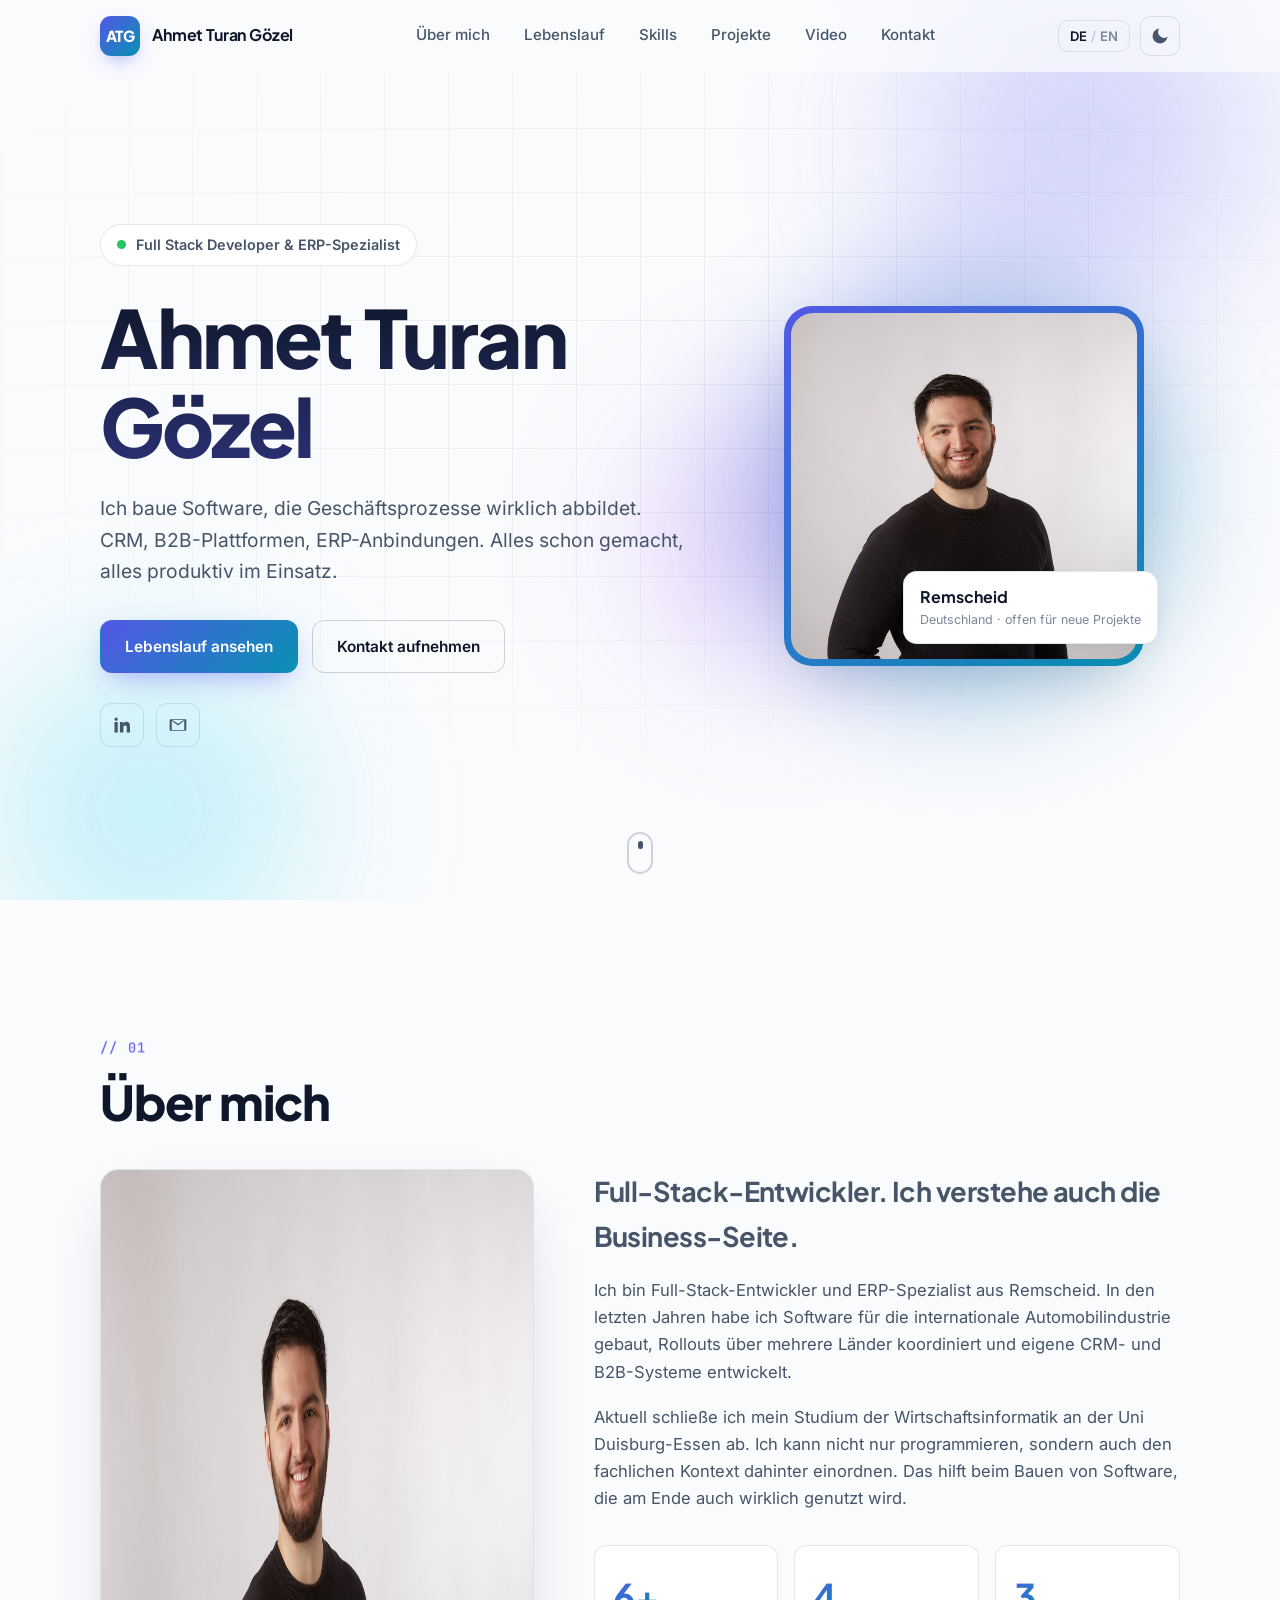
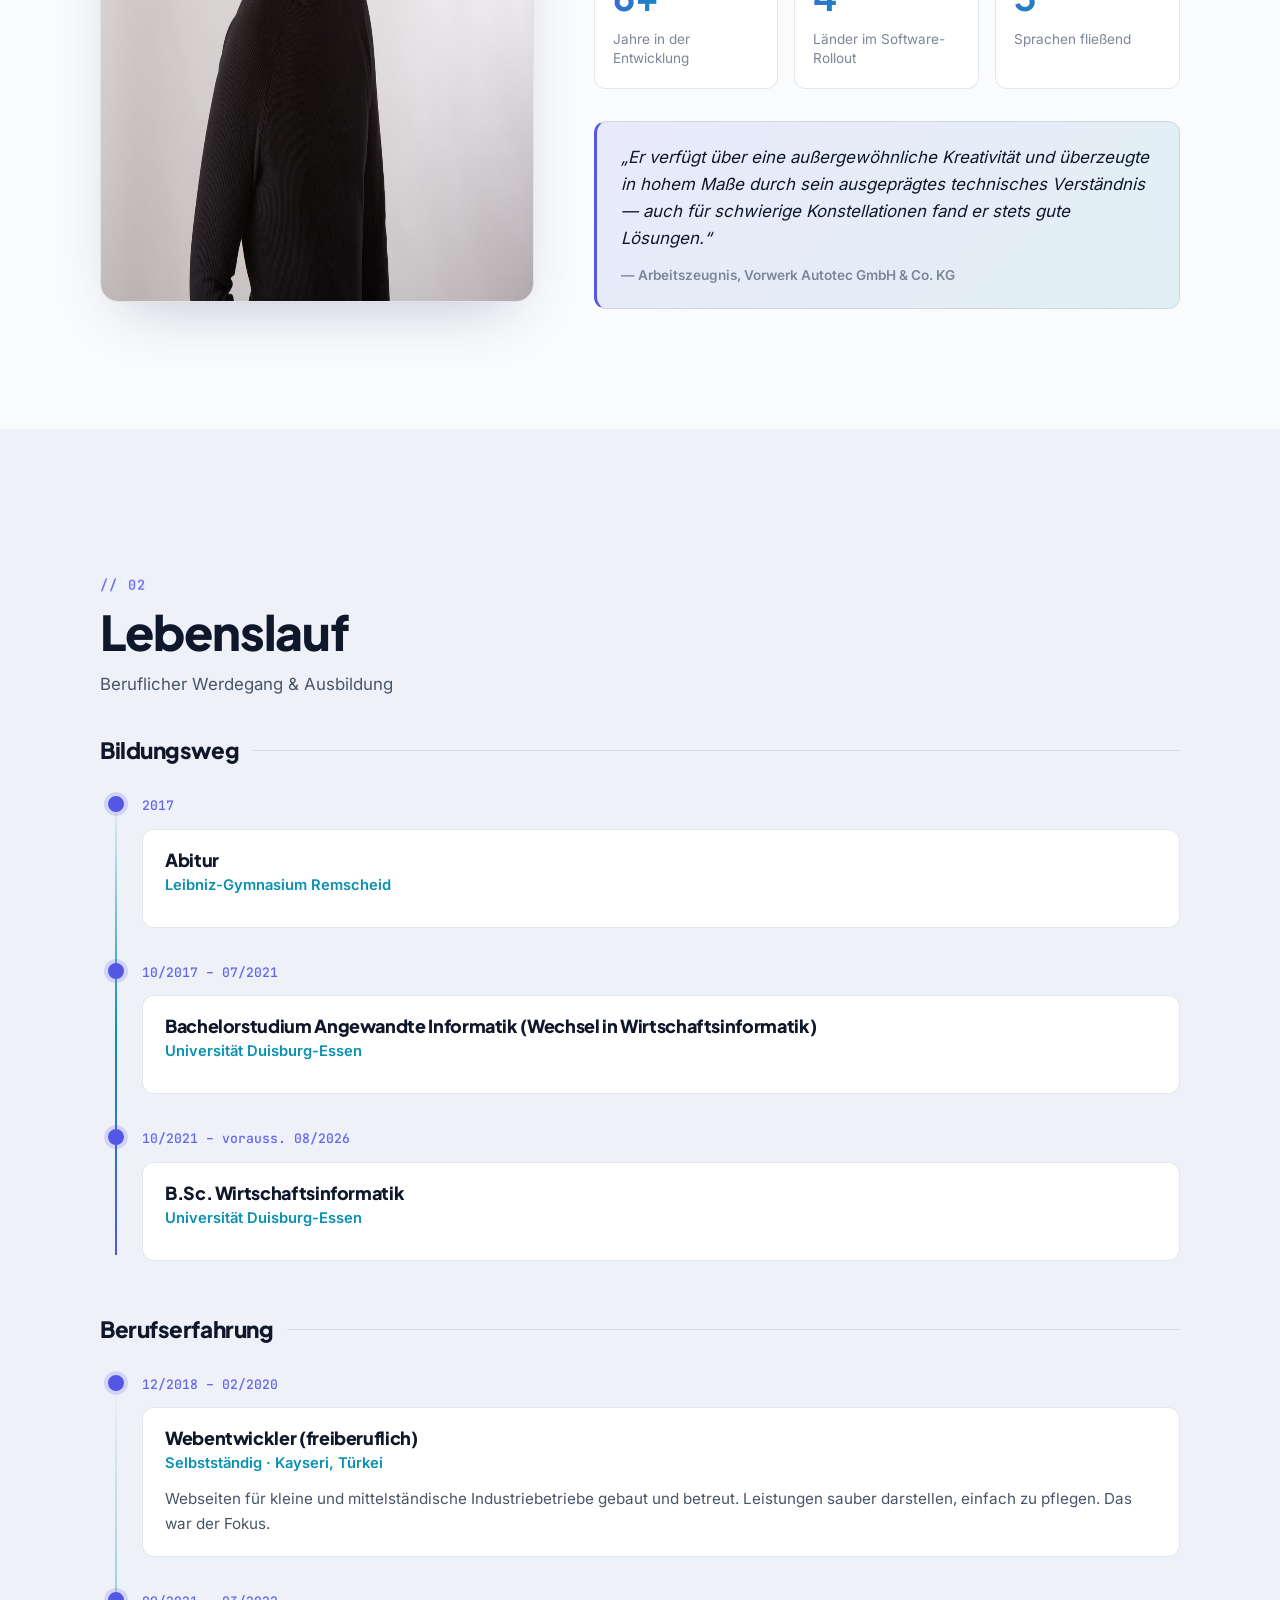
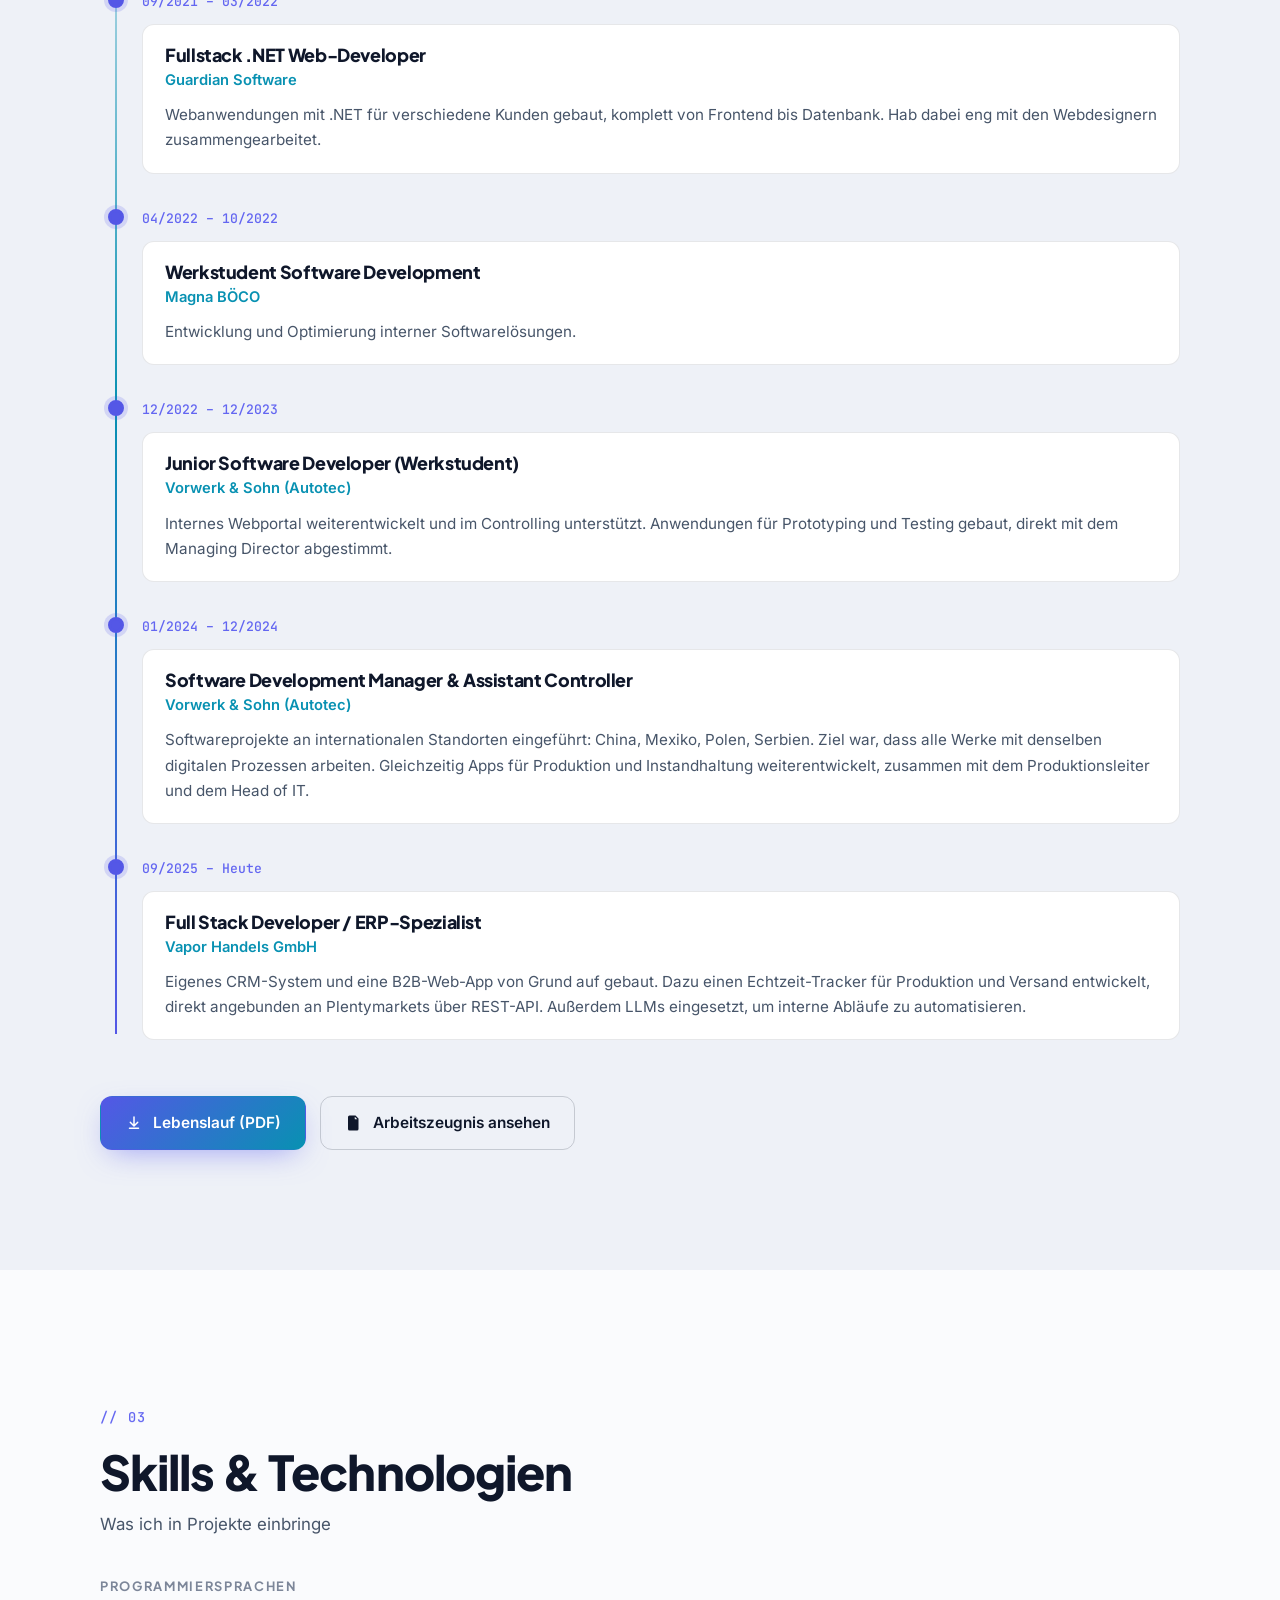
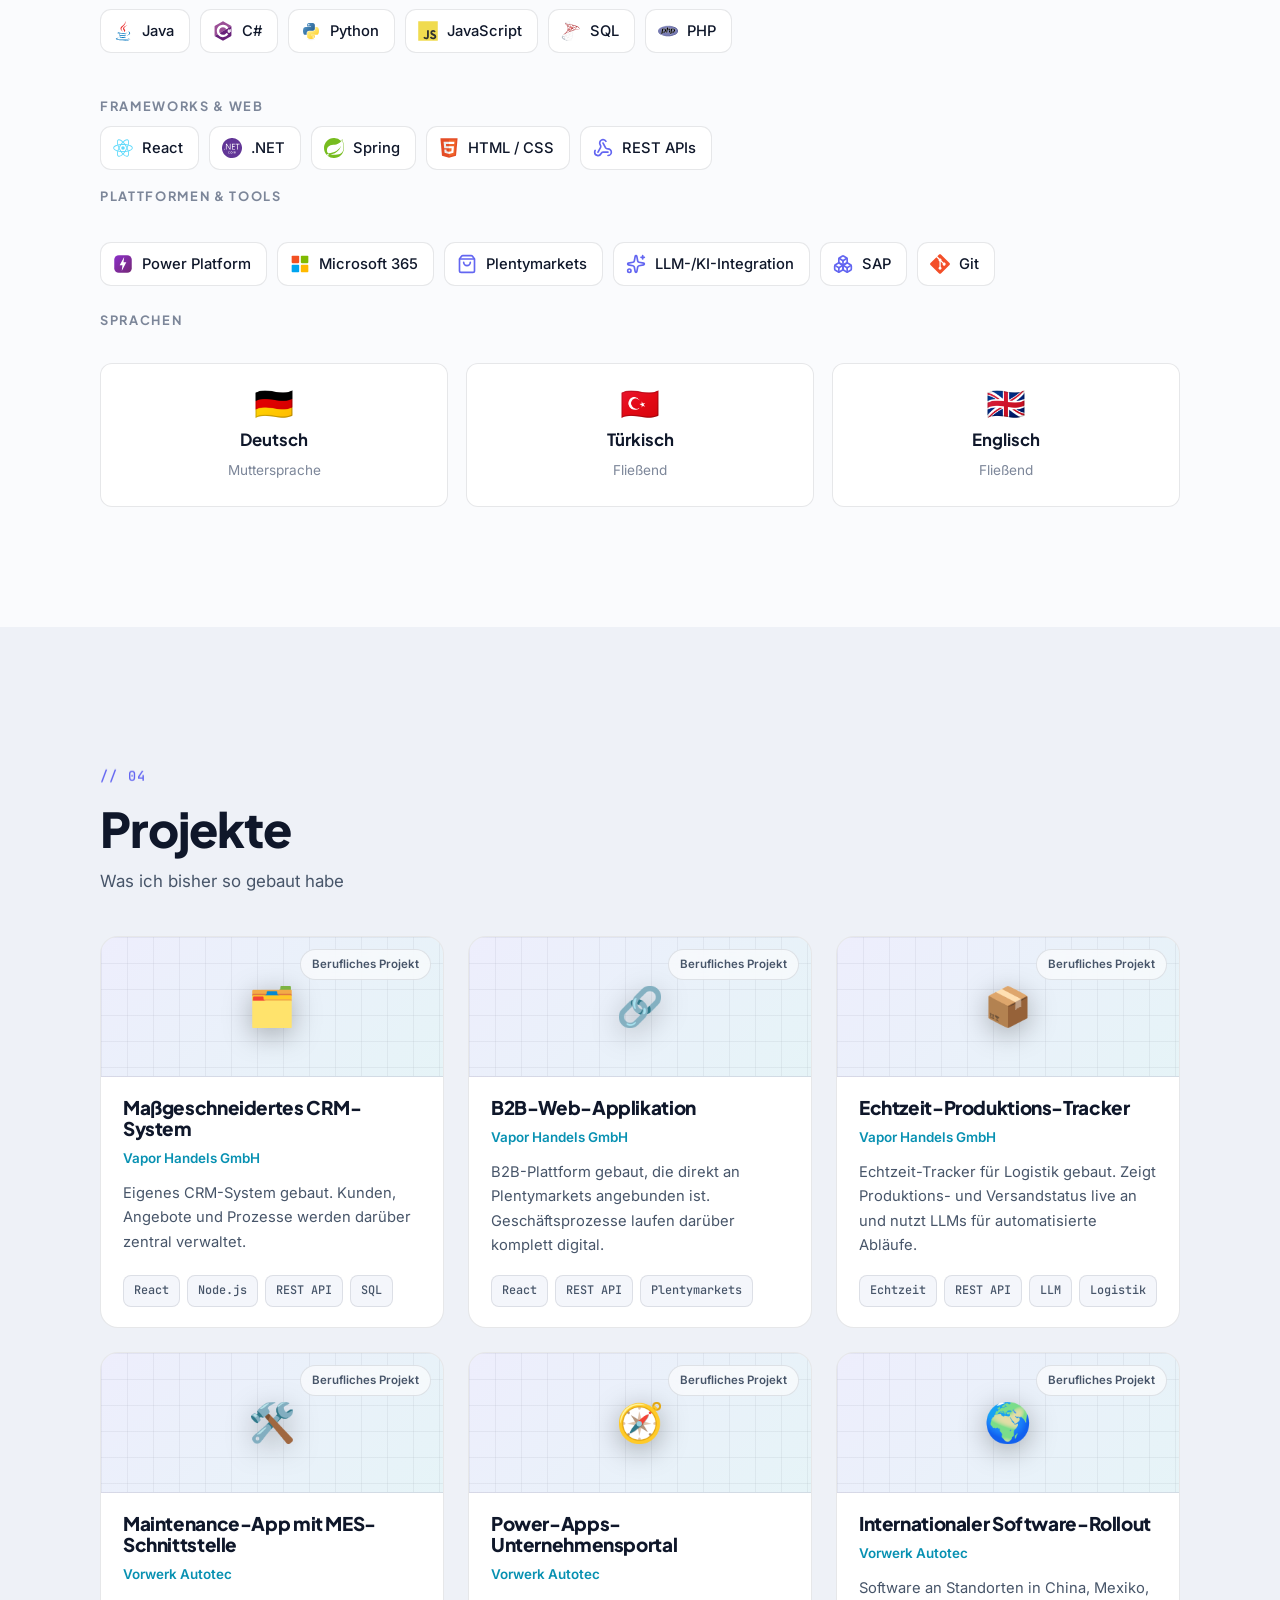
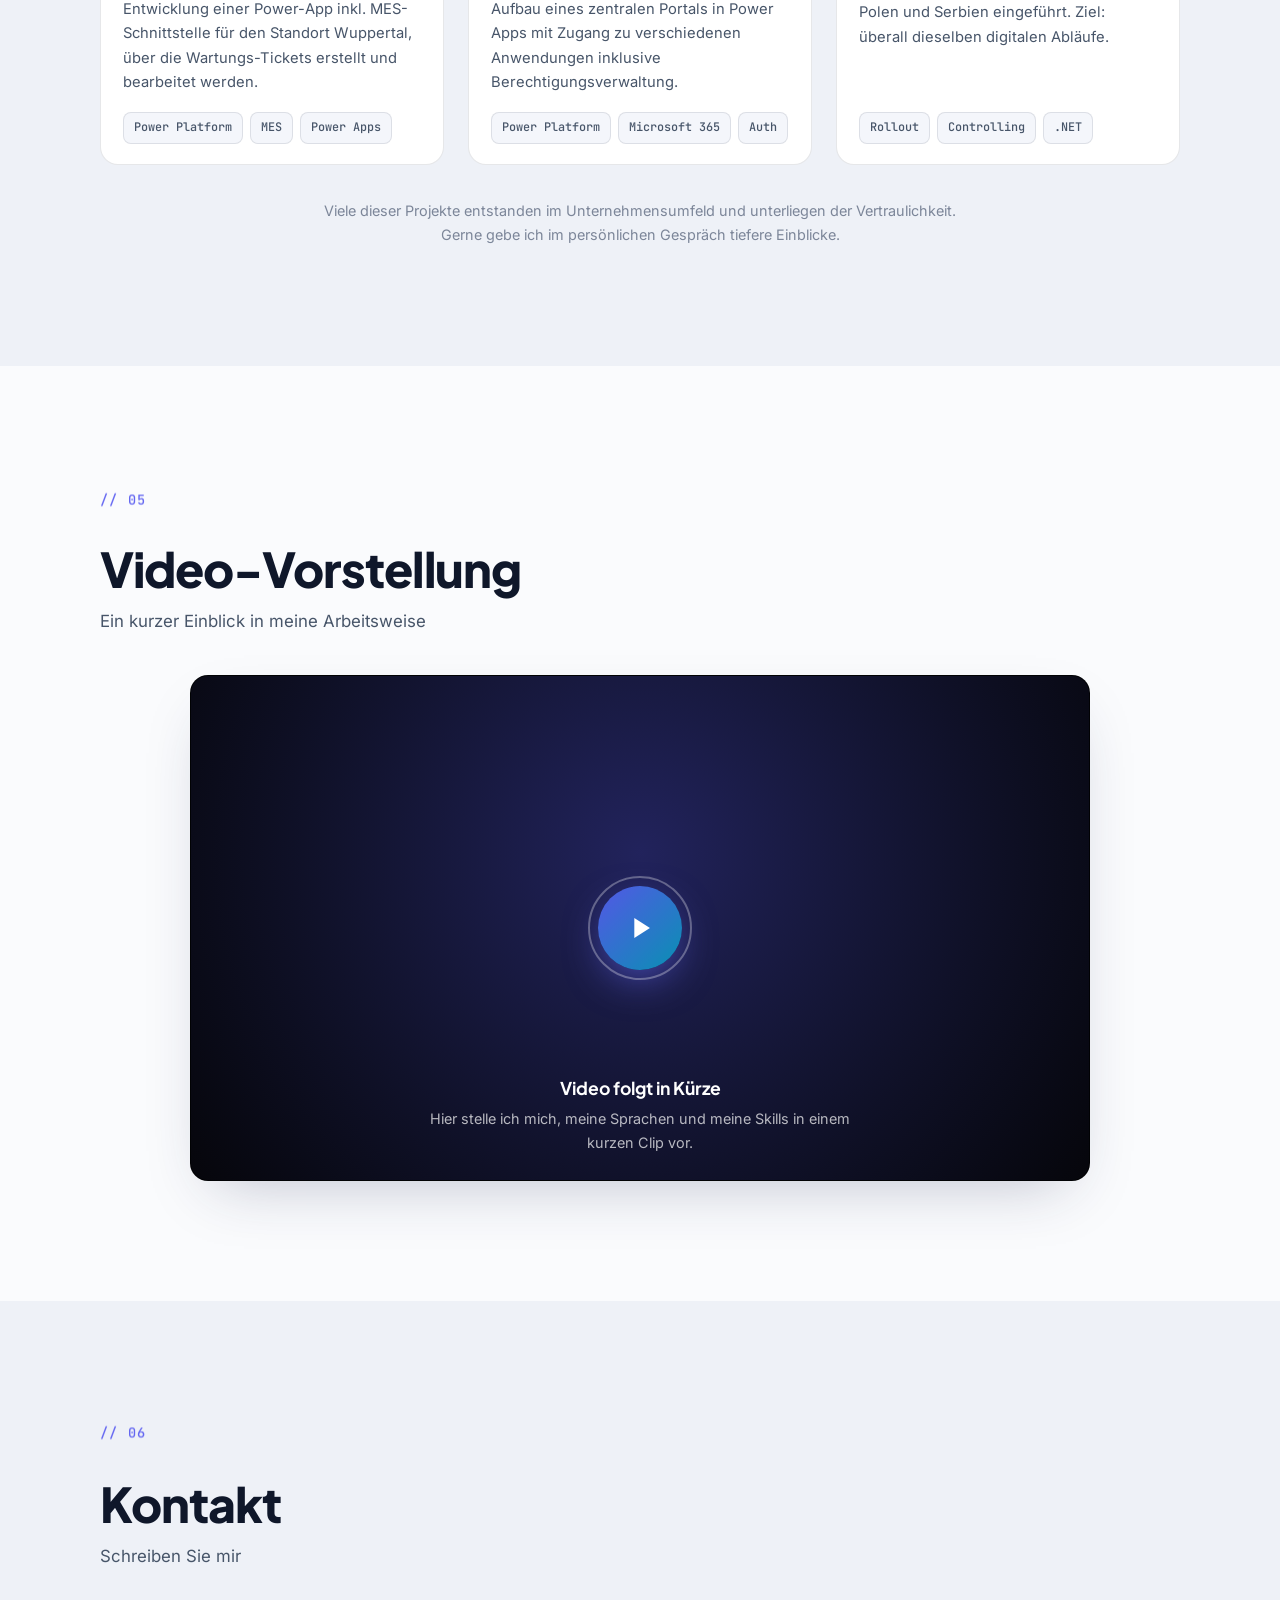
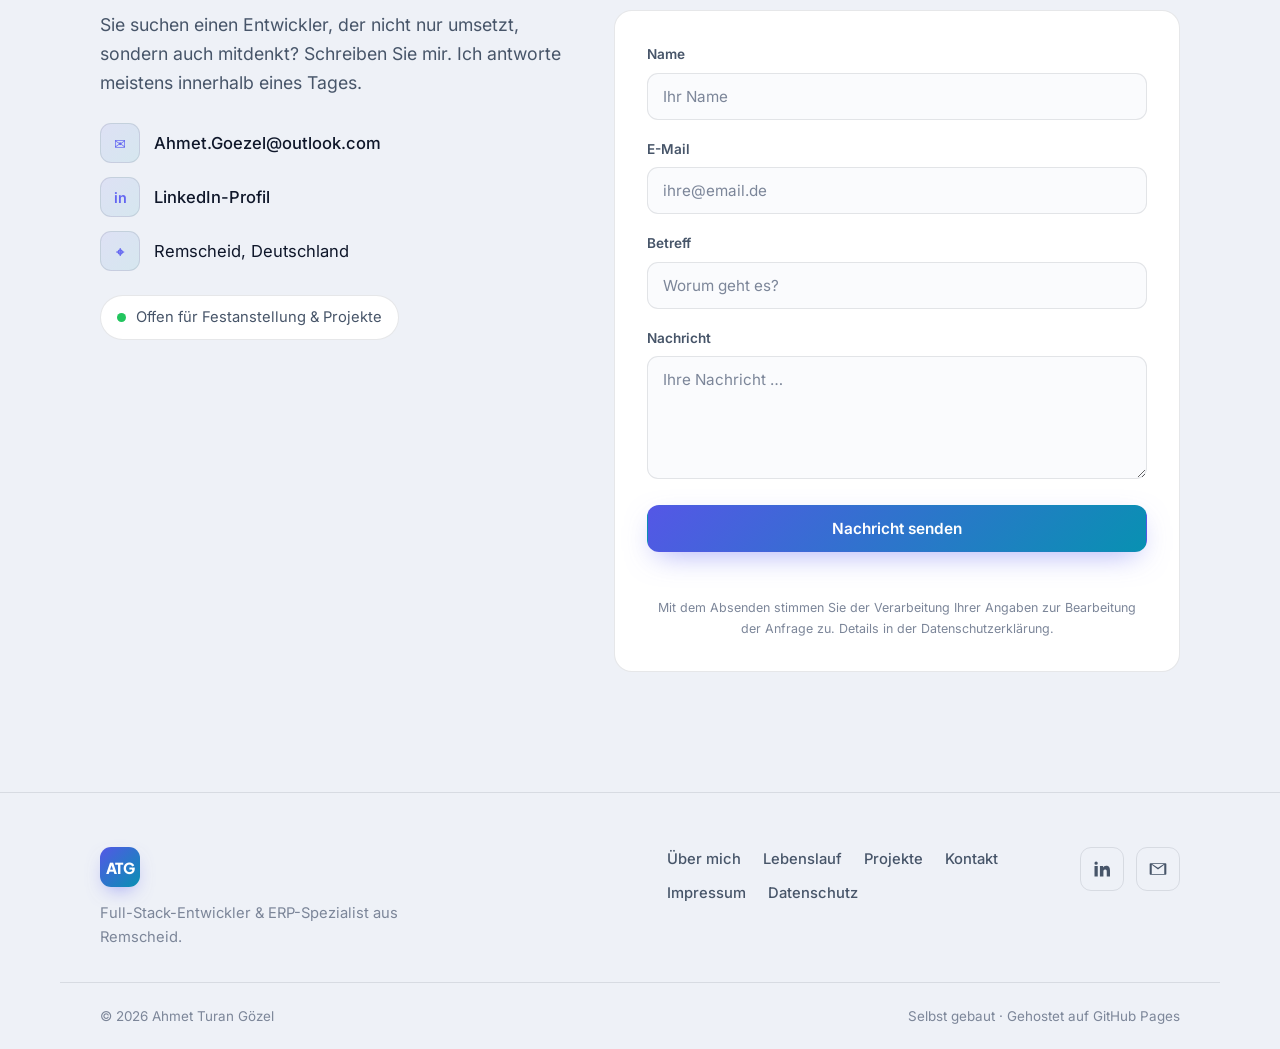
==== commit 223e286a: "Upgrade scroll experience: chronological timeline, dynamic effects - Flip timeline to chronological " ====
--- a/index.html
+++ b/index.html
@@ -167,12 +167,12 @@
     <section class="section" id="about">
       <div class="container">
         <div class="section__head reveal">
-          <span class="section__index">01</span>
+          <span class="section__index scroll-rise">01</span>
           <h2 class="section__title" data-de="Über mich" data-en="About me">Über mich</h2>
         </div>
 
         <div class="about">
-          <div class="about__media reveal">
+          <div class="about__media reveal reveal--zoom">
             <img src="/assets/img/profile-wide.jpg" width="1100" height="733"
                  alt="Ahmet Turan Gözel" loading="lazy" class="about__photo" />
           </div>
@@ -191,7 +191,7 @@
               Aktuell schließe ich mein Studium der Wirtschaftsinformatik an der Uni Duisburg-Essen ab. Ich kann nicht nur programmieren, sondern auch den fachlichen Kontext dahinter einordnen. Das hilft beim Bauen von Software, die am Ende auch wirklich genutzt wird.
             </p>
 
-            <div class="stats reveal">
+            <div class="stats reveal reveal--scale-up">
               <div class="stat">
                 <strong class="stat__num" data-count="6" data-suffix="+">6+</strong>
                 <span class="stat__label" data-de="Jahre in der Entwicklung" data-en="Years developing">Jahre in der Entwicklung</span>
@@ -206,7 +206,7 @@
               </div>
             </div>
 
-            <figure class="quote reveal">
+            <figure class="quote reveal reveal--left">
               <blockquote data-de="„Er verfügt über eine außergewöhnliche Kreativität und überzeugte in hohem Maße durch sein ausgeprägtes technisches Verständnis — auch für schwierige Konstellationen fand er stets gute Lösungen.“"
                           data-en="&ldquo;He possesses exceptional creativity and impressed greatly with his pronounced technical understanding — he always found good solutions, even for difficult situations.&rdquo;">
                 „Er verfügt über eine außergewöhnliche Kreativität und überzeugte in hohem Maße durch sein ausgeprägtes technisches Verständnis — auch für schwierige Konstellationen fand er stets gute Lösungen.“
@@ -222,14 +222,107 @@
     <section class="section section--alt" id="cv">
       <div class="container">
         <div class="section__head reveal">
-          <span class="section__index">02</span>
+          <span class="section__index scroll-rise">02</span>
           <h2 class="section__title" data-de="Lebenslauf" data-en="Resume">Lebenslauf</h2>
           <p class="section__sub" data-de="Beruflicher Werdegang & Ausbildung" data-en="Career & education">Beruflicher Werdegang & Ausbildung</p>
         </div>
 
         <div class="cv tl-progress" id="cvTimeline">
+          <h3 class="cv__heading reveal" data-de="Bildungsweg" data-en="Education">Bildungsweg</h3>
+          <ol class="timeline">
+            <li class="timeline__item reveal">
+              <span class="timeline__dot"></span>
+              <span class="timeline__date">2017</span>
+              <div class="timeline__card">
+                <h4 class="timeline__role" data-de="Abitur" data-en="Abitur (high school diploma)">Abitur</h4>
+                <p class="timeline__org">Leibniz-Gymnasium Remscheid</p>
+              </div>
+            </li>
+            <li class="timeline__item reveal">
+              <span class="timeline__dot"></span>
+              <span class="timeline__date">10/2017 – 07/2021</span>
+              <div class="timeline__card">
+                <h4 class="timeline__role" data-de="Bachelorstudium Angewandte Informatik (Wechsel in Wirtschaftsinformatik)" data-en="Applied Computer Science (switched to Business Informatics)">Bachelorstudium Angewandte Informatik (Wechsel in Wirtschaftsinformatik)</h4>
+                <p class="timeline__org">Universität Duisburg-Essen</p>
+              </div>
+            </li>
+            <li class="timeline__item reveal">
+              <span class="timeline__dot"></span>
+              <span class="timeline__date">10/2021 – <span data-de="vorauss. 08/2026" data-en="exp. 08/2026">vorauss. 08/2026</span></span>
+              <div class="timeline__card">
+                <h4 class="timeline__role" data-de="B.Sc. Wirtschaftsinformatik" data-en="B.Sc. Business Informatics">B.Sc. Wirtschaftsinformatik</h4>
+                <p class="timeline__org">Universität Duisburg-Essen</p>
+              </div>
+            </li>
+          </ol>
+
           <h3 class="cv__heading reveal" data-de="Berufserfahrung" data-en="Experience">Berufserfahrung</h3>
           <ol class="timeline">
+
+            <li class="timeline__item reveal">
+              <span class="timeline__dot"></span>
+              <span class="timeline__date">12/2018 – 02/2020</span>
+              <div class="timeline__card">
+                <h4 class="timeline__role" data-de="Webentwickler (freiberuflich)" data-en="Web Developer (freelance)">Webentwickler (freiberuflich)</h4>
+                <p class="timeline__org" data-de="Selbstständig · Kayseri, Türkei" data-en="Self-employed · Kayseri, Turkey">Selbstständig · Kayseri, Türkei</p>
+                <p class="timeline__text" data-de="Webseiten für kleine und mittelständische Industriebetriebe gebaut und betreut. Leistungen sauber darstellen, einfach zu pflegen. Das war der Fokus."
+                   data-en="Built and maintained websites for small and mid-sized industrial companies. Focus was on presenting their services clearly and keeping things easy to maintain.">
+                  Webseiten für kleine und mittelständische Industriebetriebe gebaut und betreut. Leistungen sauber darstellen, einfach zu pflegen. Das war der Fokus.
+                </p>
+              </div>
+            </li>
+
+            <li class="timeline__item reveal">
+              <span class="timeline__dot"></span>
+              <span class="timeline__date">09/2021 – 03/2022</span>
+              <div class="timeline__card">
+                <h4 class="timeline__role">Fullstack .NET Web-Developer</h4>
+                <p class="timeline__org">Guardian Software</p>
+                <p class="timeline__text" data-de="Webanwendungen mit .NET für verschiedene Kunden gebaut, komplett von Frontend bis Datenbank. Hab dabei eng mit den Webdesignern zusammengearbeitet."
+                   data-en="Built web applications with .NET for different clients, covering the full stack from frontend to database. Worked closely with the web designers on the projects.">
+                  Webanwendungen mit .NET für verschiedene Kunden gebaut, komplett von Frontend bis Datenbank. Hab dabei eng mit den Webdesignern zusammengearbeitet.
+                </p>
+              </div>
+            </li>
+
+            <li class="timeline__item reveal">
+              <span class="timeline__dot"></span>
+              <span class="timeline__date">04/2022 – 10/2022</span>
+              <div class="timeline__card">
+                <h4 class="timeline__role" data-de="Werkstudent Software Development" data-en="Working Student, Software Development">Werkstudent Software Development</h4>
+                <p class="timeline__org">Magna BÖCO</p>
+                <p class="timeline__text" data-de="Entwicklung und Optimierung interner Softwarelösungen."
+                   data-en="Development and optimisation of internal software solutions.">
+                  Entwicklung und Optimierung interner Softwarelösungen.
+                </p>
+              </div>
+            </li>
+
+            <li class="timeline__item reveal">
+              <span class="timeline__dot"></span>
+              <span class="timeline__date">12/2022 – 12/2023</span>
+              <div class="timeline__card">
+                <h4 class="timeline__role" data-de="Junior Software Developer (Werkstudent)" data-en="Junior Software Developer (working student)">Junior Software Developer (Werkstudent)</h4>
+                <p class="timeline__org">Vorwerk & Sohn (Autotec)</p>
+                <p class="timeline__text" data-de="Internes Webportal weiterentwickelt und im Controlling unterstützt. Anwendungen für Prototyping und Testing gebaut, direkt mit dem Managing Director abgestimmt."
+                   data-en="Extended an internal web portal and supported the controlling team. Built prototyping and testing apps, working directly with the Managing Director.">
+                  Internes Webportal weiterentwickelt und im Controlling unterstützt. Anwendungen für Prototyping und Testing gebaut, direkt mit dem Managing Director abgestimmt.
+                </p>
+              </div>
+            </li>
+
+            <li class="timeline__item reveal">
+              <span class="timeline__dot"></span>
+              <span class="timeline__date">01/2024 – 12/2024</span>
+              <div class="timeline__card">
+                <h4 class="timeline__role" data-de="Software Development Manager & Assistant Controller" data-en="Software Development Manager & Assistant Controller">Software Development Manager & Assistant Controller</h4>
+                <p class="timeline__org">Vorwerk & Sohn (Autotec)</p>
+                <p class="timeline__text" data-de="Softwareprojekte an internationalen Standorten eingeführt: China, Mexiko, Polen, Serbien. Ziel war, dass alle Werke mit denselben digitalen Prozessen arbeiten. Gleichzeitig Apps für Produktion und Instandhaltung weiterentwickelt, zusammen mit dem Produktionsleiter und dem Head of IT."
+                   data-en="Rolled out software projects at international sites: China, Mexico, Poland, Serbia. The goal was getting all plants on the same digital processes. Also built and extended apps for production and maintenance together with the production lead and Head of IT.">
+                  Softwareprojekte an internationalen Standorten eingeführt: China, Mexiko, Polen, Serbien. Ziel war, dass alle Werke mit denselben digitalen Prozessen arbeiten. Gleichzeitig Apps für Produktion und Instandhaltung weiterentwickelt, zusammen mit dem Produktionsleiter und dem Head of IT.
+                </p>
+              </div>
+            </li>
 
             <li class="timeline__item reveal">
               <span class="timeline__dot"></span>
@@ -241,99 +334,6 @@
                    data-en="Built a custom CRM system and a B2B web app from scratch. Also developed a real-time tracker for production and shipping, connected directly to Plentymarkets via REST API. Plus LLM-based automation for internal workflows.">
                   Eigenes CRM-System und eine B2B-Web-App von Grund auf gebaut. Dazu einen Echtzeit-Tracker für Produktion und Versand entwickelt, direkt angebunden an Plentymarkets über REST-API. Außerdem LLMs eingesetzt, um interne Abläufe zu automatisieren.
                 </p>
-              </div>
-            </li>
-
-            <li class="timeline__item reveal">
-              <span class="timeline__dot"></span>
-              <span class="timeline__date">01/2024 – 12/2024</span>
-              <div class="timeline__card">
-                <h4 class="timeline__role" data-de="Software Development Manager & Assistant Controller" data-en="Software Development Manager & Assistant Controller">Software Development Manager & Assistant Controller</h4>
-                <p class="timeline__org">Vorwerk & Sohn (Autotec)</p>
-                <p class="timeline__text" data-de="Softwareprojekte an internationalen Standorten eingeführt: China, Mexiko, Polen, Serbien. Ziel war, dass alle Werke mit denselben digitalen Prozessen arbeiten. Gleichzeitig Apps für Produktion und Instandhaltung weiterentwickelt, zusammen mit dem Produktionsleiter und dem Head of IT."
-                   data-en="Rolled out software projects at international sites: China, Mexico, Poland, Serbia. The goal was getting all plants on the same digital processes. Also built and extended apps for production and maintenance together with the production lead and Head of IT.">
-                  Softwareprojekte an internationalen Standorten eingeführt: China, Mexiko, Polen, Serbien. Ziel war, dass alle Werke mit denselben digitalen Prozessen arbeiten. Gleichzeitig Apps für Produktion und Instandhaltung weiterentwickelt, zusammen mit dem Produktionsleiter und dem Head of IT.
-                </p>
-              </div>
-            </li>
-
-            <li class="timeline__item reveal">
-              <span class="timeline__dot"></span>
-              <span class="timeline__date">12/2022 – 12/2023</span>
-              <div class="timeline__card">
-                <h4 class="timeline__role" data-de="Junior Software Developer (Werkstudent)" data-en="Junior Software Developer (working student)">Junior Software Developer (Werkstudent)</h4>
-                <p class="timeline__org">Vorwerk & Sohn (Autotec)</p>
-                <p class="timeline__text" data-de="Internes Webportal weiterentwickelt und im Controlling unterstützt. Anwendungen für Prototyping und Testing gebaut, direkt mit dem Managing Director abgestimmt."
-                   data-en="Extended an internal web portal and supported the controlling team. Built prototyping and testing apps, working directly with the Managing Director.">
-                  Internes Webportal weiterentwickelt und im Controlling unterstützt. Anwendungen für Prototyping und Testing gebaut, direkt mit dem Managing Director abgestimmt.
-                </p>
-              </div>
-            </li>
-
-            <li class="timeline__item reveal">
-              <span class="timeline__dot"></span>
-              <span class="timeline__date">04/2022 – 10/2022</span>
-              <div class="timeline__card">
-                <h4 class="timeline__role" data-de="Werkstudent Software Development" data-en="Working Student, Software Development">Werkstudent Software Development</h4>
-                <p class="timeline__org">Magna BÖCO</p>
-                <p class="timeline__text" data-de="Entwicklung und Optimierung interner Softwarelösungen."
-                   data-en="Development and optimisation of internal software solutions.">
-                  Entwicklung und Optimierung interner Softwarelösungen.
-                </p>
-              </div>
-            </li>
-
-            <li class="timeline__item reveal">
-              <span class="timeline__dot"></span>
-              <span class="timeline__date">09/2021 – 03/2022</span>
-              <div class="timeline__card">
-                <h4 class="timeline__role">Fullstack .NET Web-Developer</h4>
-                <p class="timeline__org">Guardian Software</p>
-                <p class="timeline__text" data-de="Webanwendungen mit .NET für verschiedene Kunden gebaut, komplett von Frontend bis Datenbank. Hab dabei eng mit den Webdesignern zusammengearbeitet."
-                   data-en="Built web applications with .NET for different clients, covering the full stack from frontend to database. Worked closely with the web designers on the projects.">
-                  Webanwendungen mit .NET für verschiedene Kunden gebaut, komplett von Frontend bis Datenbank. Hab dabei eng mit den Webdesignern zusammengearbeitet.
-                </p>
-              </div>
-            </li>
-
-            <li class="timeline__item reveal">
-              <span class="timeline__dot"></span>
-              <span class="timeline__date">12/2018 – 02/2020</span>
-              <div class="timeline__card">
-                <h4 class="timeline__role" data-de="Webentwickler (freiberuflich)" data-en="Web Developer (freelance)">Webentwickler (freiberuflich)</h4>
-                <p class="timeline__org" data-de="Selbstständig · Kayseri, Türkei" data-en="Self-employed · Kayseri, Turkey">Selbstständig · Kayseri, Türkei</p>
-                <p class="timeline__text" data-de="Webseiten für kleine und mittelständische Industriebetriebe gebaut und betreut. Leistungen sauber darstellen, einfach zu pflegen. Das war der Fokus."
-                   data-en="Built and maintained websites for small and mid-sized industrial companies. Focus was on presenting their services clearly and keeping things easy to maintain.">
-                  Webseiten für kleine und mittelständische Industriebetriebe gebaut und betreut. Leistungen sauber darstellen, einfach zu pflegen. Das war der Fokus.
-                </p>
-              </div>
-            </li>
-          </ol>
-
-          <h3 class="cv__heading reveal" data-de="Bildungsweg" data-en="Education">Bildungsweg</h3>
-          <ol class="timeline">
-            <li class="timeline__item reveal">
-              <span class="timeline__dot"></span>
-              <span class="timeline__date">10/2021 – <span data-de="vorauss. 08/2026" data-en="exp. 08/2026">vorauss. 08/2026</span></span>
-              <div class="timeline__card">
-                <h4 class="timeline__role" data-de="B.Sc. Wirtschaftsinformatik" data-en="B.Sc. Business Informatics">B.Sc. Wirtschaftsinformatik</h4>
-                <p class="timeline__org">Universität Duisburg-Essen</p>
-              </div>
-            </li>
-            <li class="timeline__item reveal">
-              <span class="timeline__dot"></span>
-              <span class="timeline__date">10/2017 – 07/2021</span>
-              <div class="timeline__card">
-                <h4 class="timeline__role" data-de="Bachelorstudium Angewandte Informatik (Wechsel in Wirtschaftsinformatik)" data-en="Applied Computer Science (switched to Business Informatics)">Bachelorstudium Angewandte Informatik (Wechsel in Wirtschaftsinformatik)</h4>
-                <p class="timeline__org">Universität Duisburg-Essen</p>
-              </div>
-            </li>
-            <li class="timeline__item reveal">
-              <span class="timeline__dot"></span>
-              <span class="timeline__date">2017</span>
-              <div class="timeline__card">
-                <h4 class="timeline__role" data-de="Abitur" data-en="Abitur (high school diploma)">Abitur</h4>
-                <p class="timeline__org">Leibniz-Gymnasium Remscheid</p>
               </div>
             </li>
           </ol>
@@ -356,14 +356,14 @@
     <section class="section" id="skills">
       <div class="container">
         <div class="section__head reveal">
-          <span class="section__index">03</span>
+          <span class="section__index scroll-rise">03</span>
           <h2 class="section__title" data-de="Skills & Technologien" data-en="Skills & technologies">Skills & Technologien</h2>
           <p class="section__sub" data-de="Was ich in Projekte einbringe" data-en="What I bring to projects">Was ich in Projekte einbringe</p>
         </div>
 
         <div class="skills">
           <div class="skill-group reveal">
-            <h3 class="skill-group__title" data-de="Programmiersprachen" data-en="Programming languages">Programmiersprachen</h3>
+            <h3 class="skill-group__title scroll-rise" data-de="Programmiersprachen" data-en="Programming languages">Programmiersprachen</h3>
             <ul class="skill-chips">
               <li class="chip" data-level="80"><img class="chip__icon" src="/assets/img/icons/java.svg" alt="" width="20" height="20" loading="lazy" /><span>Java</span><span class="chip__bar" aria-hidden="true"></span></li>
               <li class="chip" data-level="85"><img class="chip__icon" src="/assets/img/icons/csharp.svg" alt="" width="20" height="20" loading="lazy" /><span>C#</span><span class="chip__bar" aria-hidden="true"></span></li>
@@ -375,7 +375,7 @@
           </div>
 
           <div class="skill-group reveal">
-            <h3 class="skill-group__title" data-de="Frameworks & Web" data-en="Frameworks & web">Frameworks & Web</h3>
+            <h3 class="skill-group__title scroll-rise" data-de="Frameworks & Web" data-en="Frameworks & web">Frameworks & Web</h3>
             <ul class="skill-chips">
               <li class="chip" data-level="85"><img class="chip__icon" src="/assets/img/icons/react.svg" alt="" width="20" height="20" loading="lazy" /><span>React</span><span class="chip__bar" aria-hidden="true"></span></li>
               <li class="chip" data-level="85"><img class="chip__icon" src="/assets/img/icons/dotnet.svg" alt="" width="20" height="20" loading="lazy" /><span>.NET</span><span class="chip__bar" aria-hidden="true"></span></li>
@@ -386,7 +386,7 @@
           </div>
 
           <div class="skill-group reveal">
-            <h3 class="skill-group__title" data-de="Plattformen & Tools" data-en="Platforms & tools">Plattformen & Tools</h3>
+            <h3 class="skill-group__title scroll-rise" data-de="Plattformen & Tools" data-en="Platforms & tools">Plattformen & Tools</h3>
             <ul class="skill-chips">
               <li class="chip" data-level="80"><img class="chip__icon" src="/assets/img/icons/powerplatform.svg" alt="" width="20" height="20" loading="lazy" /><span>Power Platform</span><span class="chip__bar" aria-hidden="true"></span></li>
               <li class="chip" data-level="75"><img class="chip__icon" src="/assets/img/icons/microsoft365.svg" alt="" width="20" height="20" loading="lazy" /><span>Microsoft 365</span><span class="chip__bar" aria-hidden="true"></span></li>
@@ -399,7 +399,7 @@
         </div>
 
         <div class="languages reveal">
-          <h3 class="skill-group__title" data-de="Sprachen" data-en="Languages">Sprachen</h3>
+          <h3 class="skill-group__title scroll-rise" data-de="Sprachen" data-en="Languages">Sprachen</h3>
           <div class="languages__grid">
             <div class="lang-card">
               <span class="lang-card__flag">🇩🇪</span>
@@ -425,7 +425,7 @@
     <section class="section section--alt" id="projects">
       <div class="container">
         <div class="section__head reveal">
-          <span class="section__index">04</span>
+          <span class="section__index scroll-rise">04</span>
           <h2 class="section__title" data-de="Projekte" data-en="Projects">Projekte</h2>
           <p class="section__sub" data-de="Was ich bisher so gebaut habe" data-en="Some of the things I've built">Was ich bisher so gebaut habe</p>
         </div>
@@ -443,7 +443,7 @@
     <section class="section" id="video">
       <div class="container">
         <div class="section__head reveal">
-          <span class="section__index">05</span>
+          <span class="section__index scroll-rise">05</span>
           <h2 class="section__title" data-de="Video-Vorstellung" data-en="Video intro">Video-Vorstellung</h2>
           <p class="section__sub" data-de="Ein kurzer Einblick in meine Arbeitsweise" data-en="A short look at how I work">Ein kurzer Einblick in meine Arbeitsweise</p>
         </div>
@@ -470,13 +470,13 @@
     <section class="section section--alt" id="contact">
       <div class="container">
         <div class="section__head reveal">
-          <span class="section__index">06</span>
+          <span class="section__index scroll-rise">06</span>
           <h2 class="section__title" data-de="Kontakt" data-en="Contact">Kontakt</h2>
           <p class="section__sub" data-de="Schreiben Sie mir" data-en="Get in touch">Schreiben Sie mir</p>
         </div>
 
         <div class="contact">
-          <div class="contact__intro reveal">
+          <div class="contact__intro reveal reveal--left">
             <p class="contact__lead" data-de="Sie suchen einen Entwickler, der nicht nur umsetzt, sondern auch mitdenkt? Schreiben Sie mir. Ich antworte meistens innerhalb eines Tages."
                data-en="Looking for a developer who doesn't just build, but also thinks things through? Drop me a message. I usually reply within a day.">
               Sie suchen einen Entwickler, der nicht nur umsetzt, sondern auch mitdenkt? Schreiben Sie mir. Ich antworte meistens innerhalb eines Tages.
@@ -502,7 +502,7 @@
           </div>
 
           <!-- Web3Forms: replace the access_key value with your own key from https://web3forms.com -->
-          <form class="contact__form reveal" id="contactForm" action="https://api.web3forms.com/submit" method="POST">
+          <form class="contact__form reveal reveal--right" id="contactForm" action="https://api.web3forms.com/submit" method="POST">
             <input type="hidden" name="access_key" value="YOUR_WEB3FORMS_ACCESS_KEY" />
             <input type="hidden" name="subject" value="Neue Nachricht über das Portfolio" />
             <input type="hidden" name="from_name" value="turangoezel.is-a.dev" />
@@ -577,13 +577,6 @@
     <svg viewBox="0 0 24 24" width="22" height="22" aria-hidden="true"><path fill="currentColor" d="M12 8.4 6.7 13.7a1 1 0 0 1-1.4-1.4l6-6a1 1 0 0 1 1.4 0l6 6a1 1 0 0 1-1.4 1.4L12 8.4Z"/></svg>
   </button>
 
-  <!-- Timeline variant switcher (temporary) -->
-  <div class="tl-switcher" id="tlSwitcher">
-    <span class="tl-switcher__label">Timeline</span>
-    <button class="tl-switcher__btn is-active" data-variant="tl-progress">A: Progress</button>
-    <button class="tl-switcher__btn" data-variant="tl-glow">B: Glow</button>
-  </div>
-
-  <script src="/js/main.js" defer></script>
+<script src="/js/main.js" defer></script>
 </body>
 </html>
--- a/css/style.css
+++ b/css/style.css
@@ -202,7 +202,7 @@
 .cv__heading::after{content:"";flex:1;height:1px;background:var(--border)}
 .timeline{position:relative;margin-left:8px;padding-left:34px;margin-bottom:56px}
 .timeline::before{content:"";position:absolute;left:7px;top:6px;bottom:6px;width:2px;
-  background:linear-gradient(var(--primary),var(--accent),transparent)}
+  background:linear-gradient(transparent,var(--accent),var(--primary))}
 .timeline__item{position:relative;padding-bottom:30px}
 .timeline__item:last-child{padding-bottom:0}
 .timeline__dot{position:absolute;left:-34px;top:5px;width:16px;height:16px;border-radius:50%;
@@ -221,14 +221,16 @@
 .timeline::after{content:"";position:absolute;left:7px;top:6px;width:2px;height:0;
   background:var(--primary);transition:height .1s linear;z-index:1}
 
-/* Variant A: Scroll-Progress */
+/* Scroll-Progress */
 .tl-progress .timeline::after{height:calc(var(--tl-progress,0) * (100% - 12px))}
 .tl-progress .timeline__dot{transition:background .3s,border-color .3s,box-shadow .3s}
 .tl-progress .timeline__item.is-active .timeline__dot{background:var(--primary);border-color:var(--primary);
   animation:dot-pulse .6s ease-out}
-.tl-progress .timeline__item{opacity:0;transform:translateX(-20px);
-  transition:opacity .6s ease,transform .6s cubic-bezier(.2,.7,.3,1)}
-.tl-progress .timeline__item{transition-delay:calc(var(--i,0) * 80ms)}
+.tl-progress .timeline__item{opacity:0;
+  transition:opacity .6s ease,transform .6s cubic-bezier(.2,.7,.3,1);
+  transition-delay:calc(var(--i,0) * 80ms)}
+.tl-progress .timeline__item:nth-child(odd){transform:translateX(-50px)}
+.tl-progress .timeline__item:nth-child(even){transform:translateX(50px)}
 .tl-progress .timeline__item.is-visible{opacity:1;transform:none}
 
 @keyframes dot-pulse{
@@ -237,19 +239,6 @@
   100%{box-shadow:0 0 0 4px color-mix(in srgb,var(--primary) 18%,transparent)}
 }
 
-/* Variant B: Glow Line */
-.tl-glow .timeline::before{opacity:.25}
-.tl-glow .timeline::after{height:calc(var(--tl-progress,0) * (100% - 12px));
-  background:var(--primary);box-shadow:0 0 12px color-mix(in srgb,var(--primary) 60%,transparent)}
-.tl-glow .timeline__dot{transition:transform .4s cubic-bezier(.34,1.56,.64,1),background .3s,border-color .3s,box-shadow .3s;
-  transform:scale(0)}
-.tl-glow .timeline__item.is-active .timeline__dot{transform:scale(1);background:var(--primary);
-  border-color:var(--primary);box-shadow:0 0 14px color-mix(in srgb,var(--primary) 50%,transparent)}
-.tl-glow .timeline__item{opacity:0;transform:translateX(-20px);
-  transition:opacity .6s ease,transform .6s cubic-bezier(.2,.7,.3,1)}
-.tl-glow .timeline__item{transition-delay:calc(var(--i,0) * 80ms)}
-.tl-glow .timeline__item.is-visible{opacity:1;transform:none}
-
 /* ---------- Staggered reveals ---------- */
 .skill-chips .chip.reveal{transition-delay:calc(var(--i,0) * 60ms)}
 .projects .project.reveal{transition-delay:calc(var(--i,0) * 80ms)}
@@ -257,15 +246,6 @@
 /* ---------- Stat counter ---------- */
 .stat__num{display:inline-block}
 
-/* ---------- Timeline switcher (temporary) ---------- */
-.tl-switcher{position:fixed;bottom:24px;left:24px;z-index:200;display:flex;align-items:center;gap:8px;
-  background:var(--surface);border:1px solid var(--border);border-radius:12px;padding:8px 14px;
-  box-shadow:var(--shadow);font-size:.82rem}
-.tl-switcher__label{font-weight:600;color:var(--text-dim);margin-right:4px}
-.tl-switcher__btn{padding:5px 12px;border:1px solid var(--border);border-radius:8px;background:transparent;
-  color:var(--text-dim);font-size:.78rem;font-weight:600;cursor:pointer;transition:all .2s}
-.tl-switcher__btn.is-active{background:var(--grad);color:#fff;border-color:transparent}
-.tl-switcher__btn:hover:not(.is-active){border-color:var(--border-strong);color:var(--text)}
 
 /* ---------- Skills ---------- */
 .skills{display:flex;flex-direction:column;gap:clamp(28px,4vw,42px)}
@@ -368,6 +348,23 @@
 /* ---------- Reveal animations ---------- */
 .reveal{opacity:0;transform:translateY(26px);transition:opacity .7s ease,transform .7s cubic-bezier(.2,.7,.3,1)}
 .reveal.is-visible{opacity:1;transform:none}
+.reveal--left{transform:translateX(-60px)}
+.reveal--left.is-visible{transform:none}
+.reveal--right{transform:translateX(60px)}
+.reveal--right.is-visible{transform:none}
+.reveal--zoom{transform:scale(1.15)}
+.reveal--zoom.is-visible{transform:none}
+.reveal--rotate{transform:translateY(40px) rotate(3deg)}
+.reveal--rotate.is-visible{transform:none}
+.reveal--scale-up{transform:scale(0.85)}
+.reveal--scale-up.is-visible{transform:none}
+
+/* ---------- Scroll-rise (counter-scroll float) ---------- */
+.scroll-rise{transform:translateY(var(--scroll-rise,0px));will-change:transform}
+
+/* ---------- Hero depth ---------- */
+.hero__content,.hero__portrait{will-change:transform}
+.blob{translate:0 var(--hero-offset,0px)}
 
 /* ---------- Responsive ---------- */
 @media (max-width:980px){
@@ -394,6 +391,8 @@
   .footer__inner{grid-template-columns:1fr;gap:24px}
   .footer__bottom{flex-direction:column;text-align:center}
   .brand__name{display:none}
+  .tl-progress .timeline__item:nth-child(odd),
+  .tl-progress .timeline__item:nth-child(even){transform:translateY(30px)}
 }
 @media (max-width:420px){
   .projects{grid-template-columns:1fr}
@@ -408,4 +407,7 @@
   .timeline__dot{transform:scale(1) !important}
   .chip__bar{width:var(--level,0%) !important;transition:none !important}
   .section__head{transform:none !important}
-}
+  .reveal--left,.reveal--right,.reveal--zoom,.reveal--rotate,.reveal--scale-up{transform:none;opacity:1}
+  .scroll-rise{transform:none !important}
+  .hero__content,.hero__portrait{transform:none !important}
+}
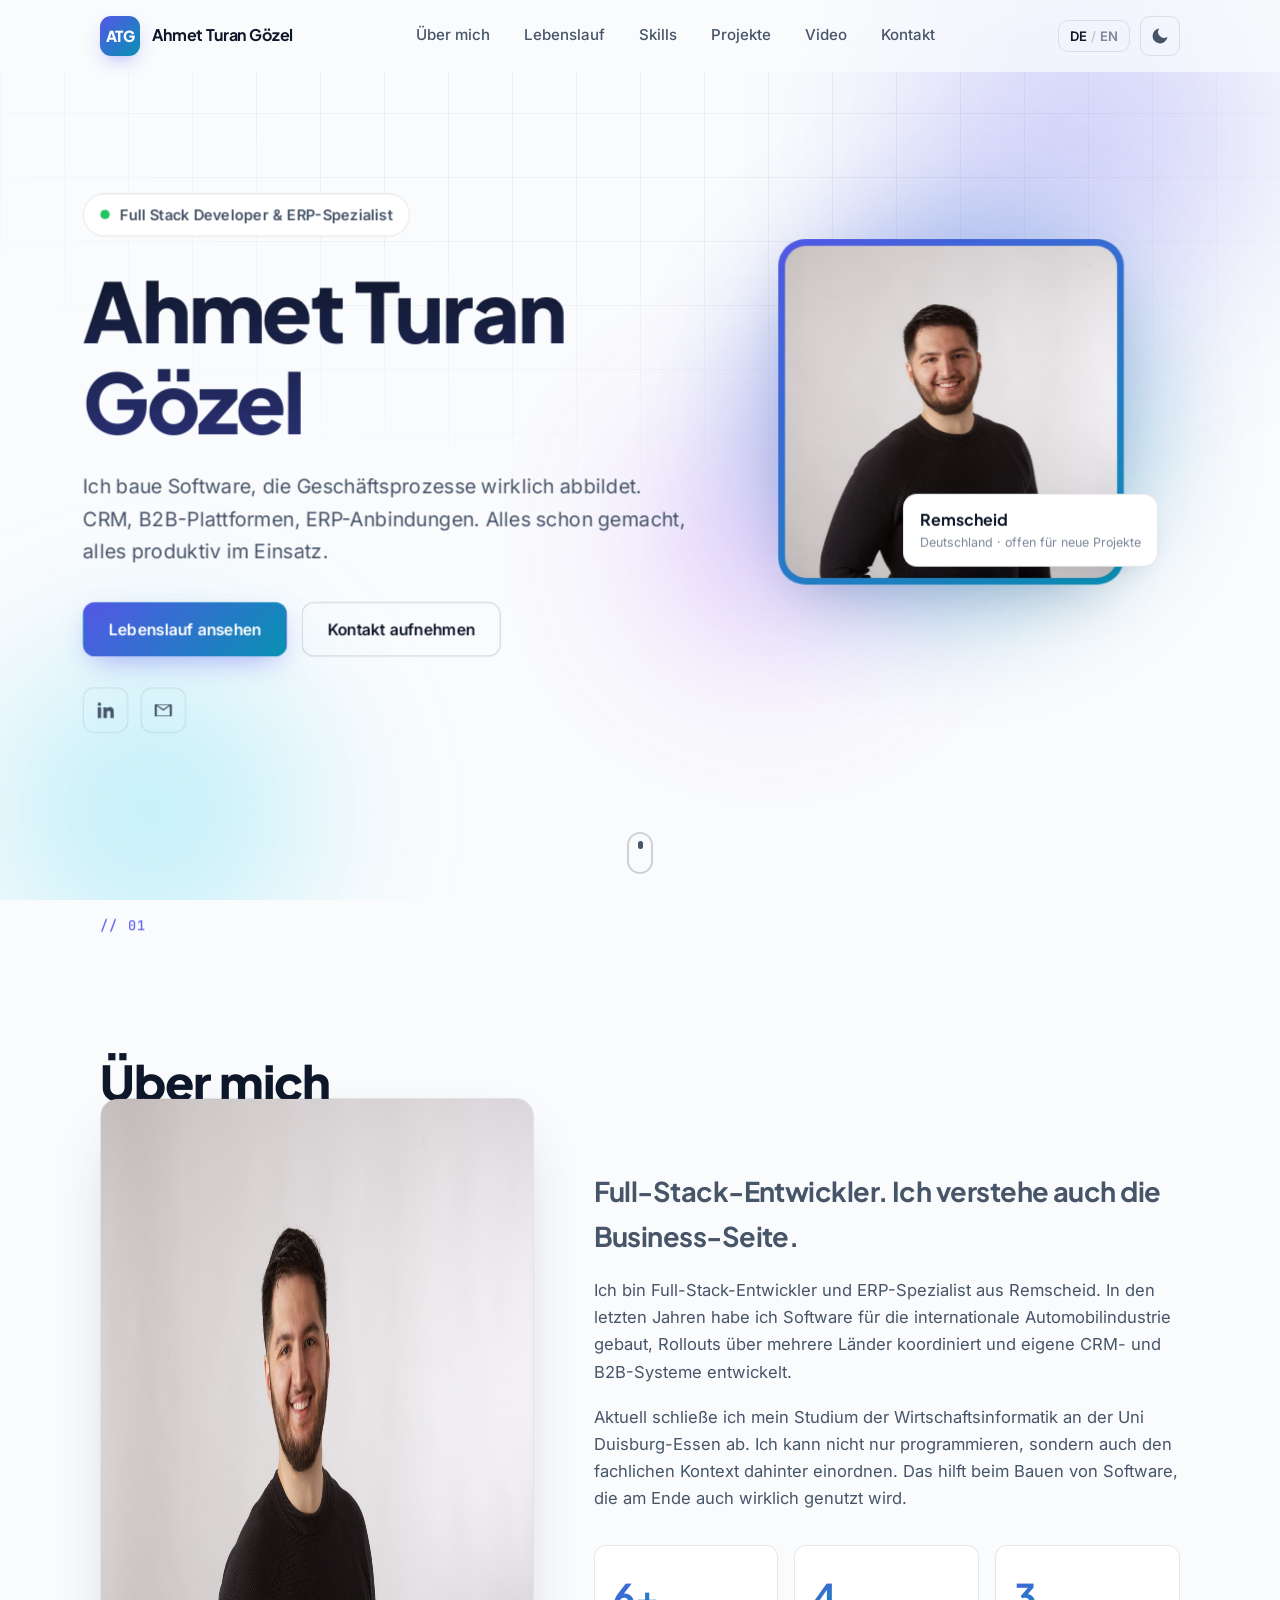
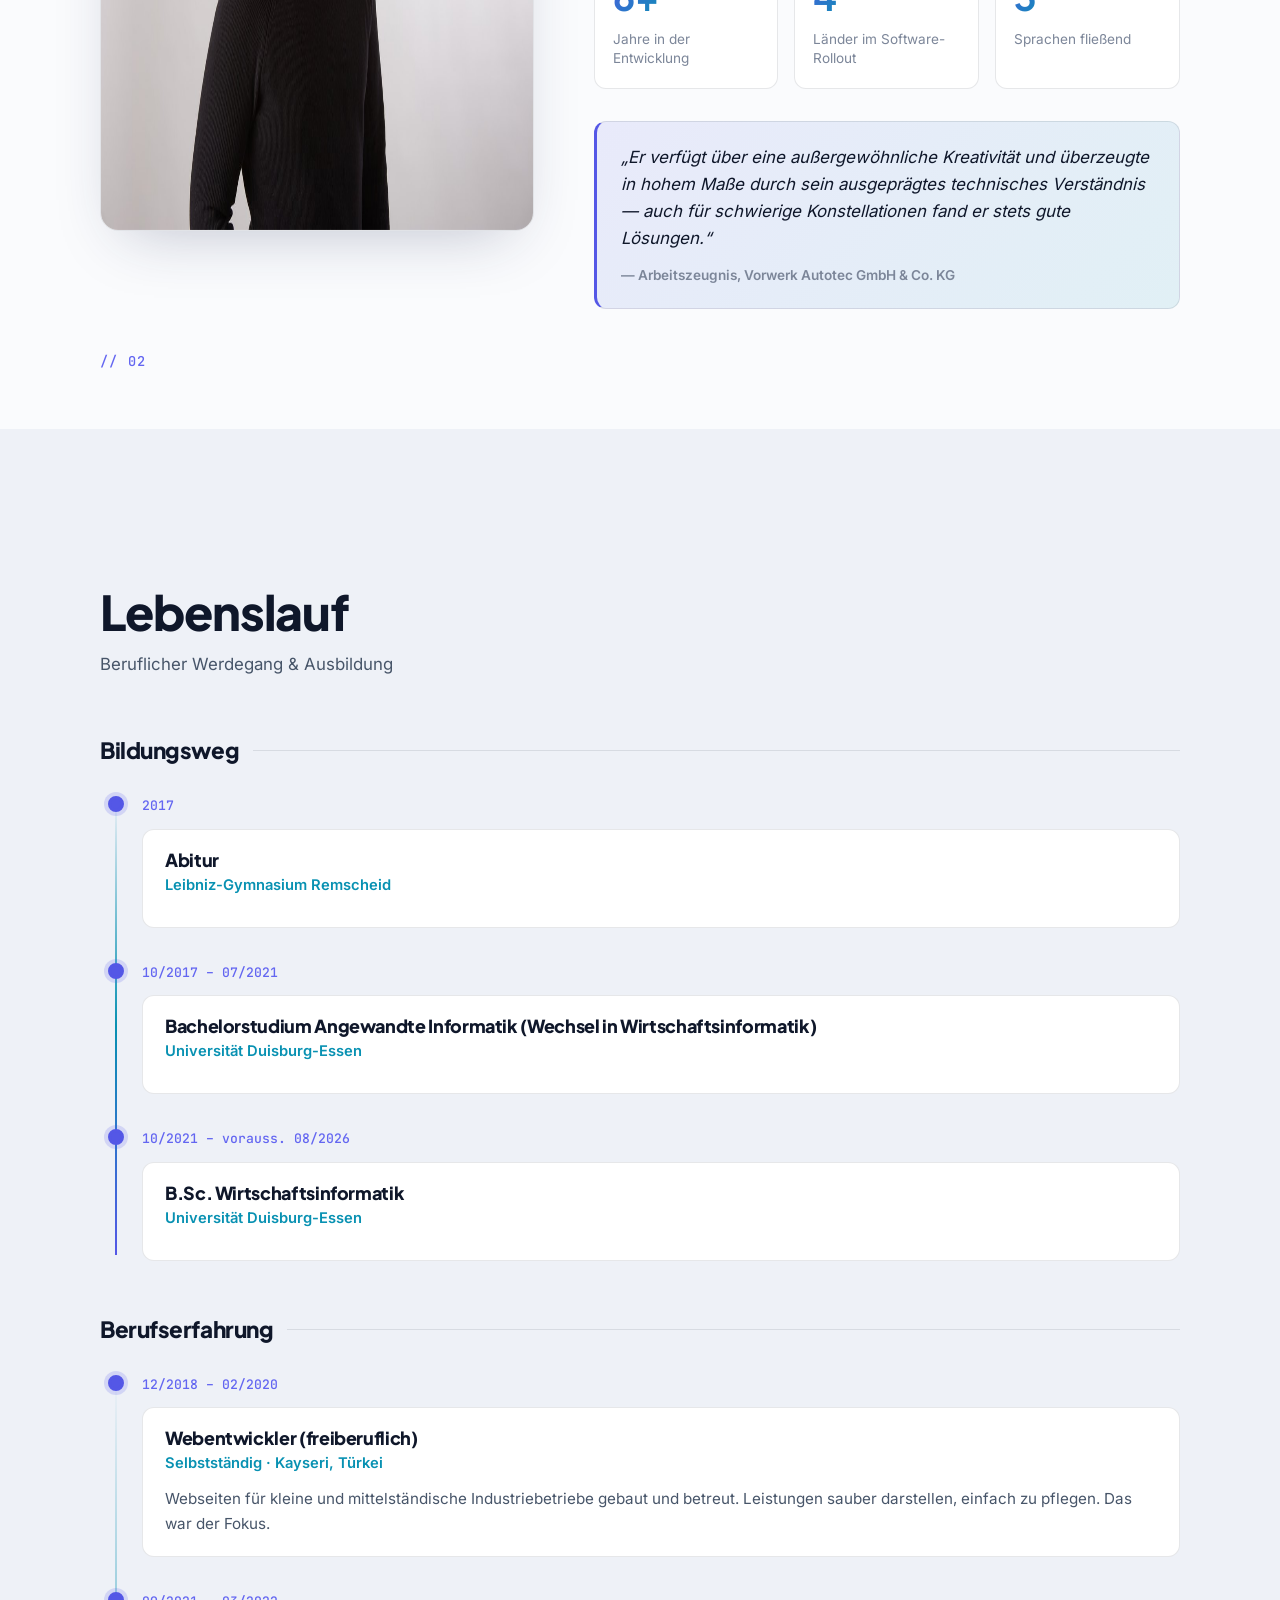
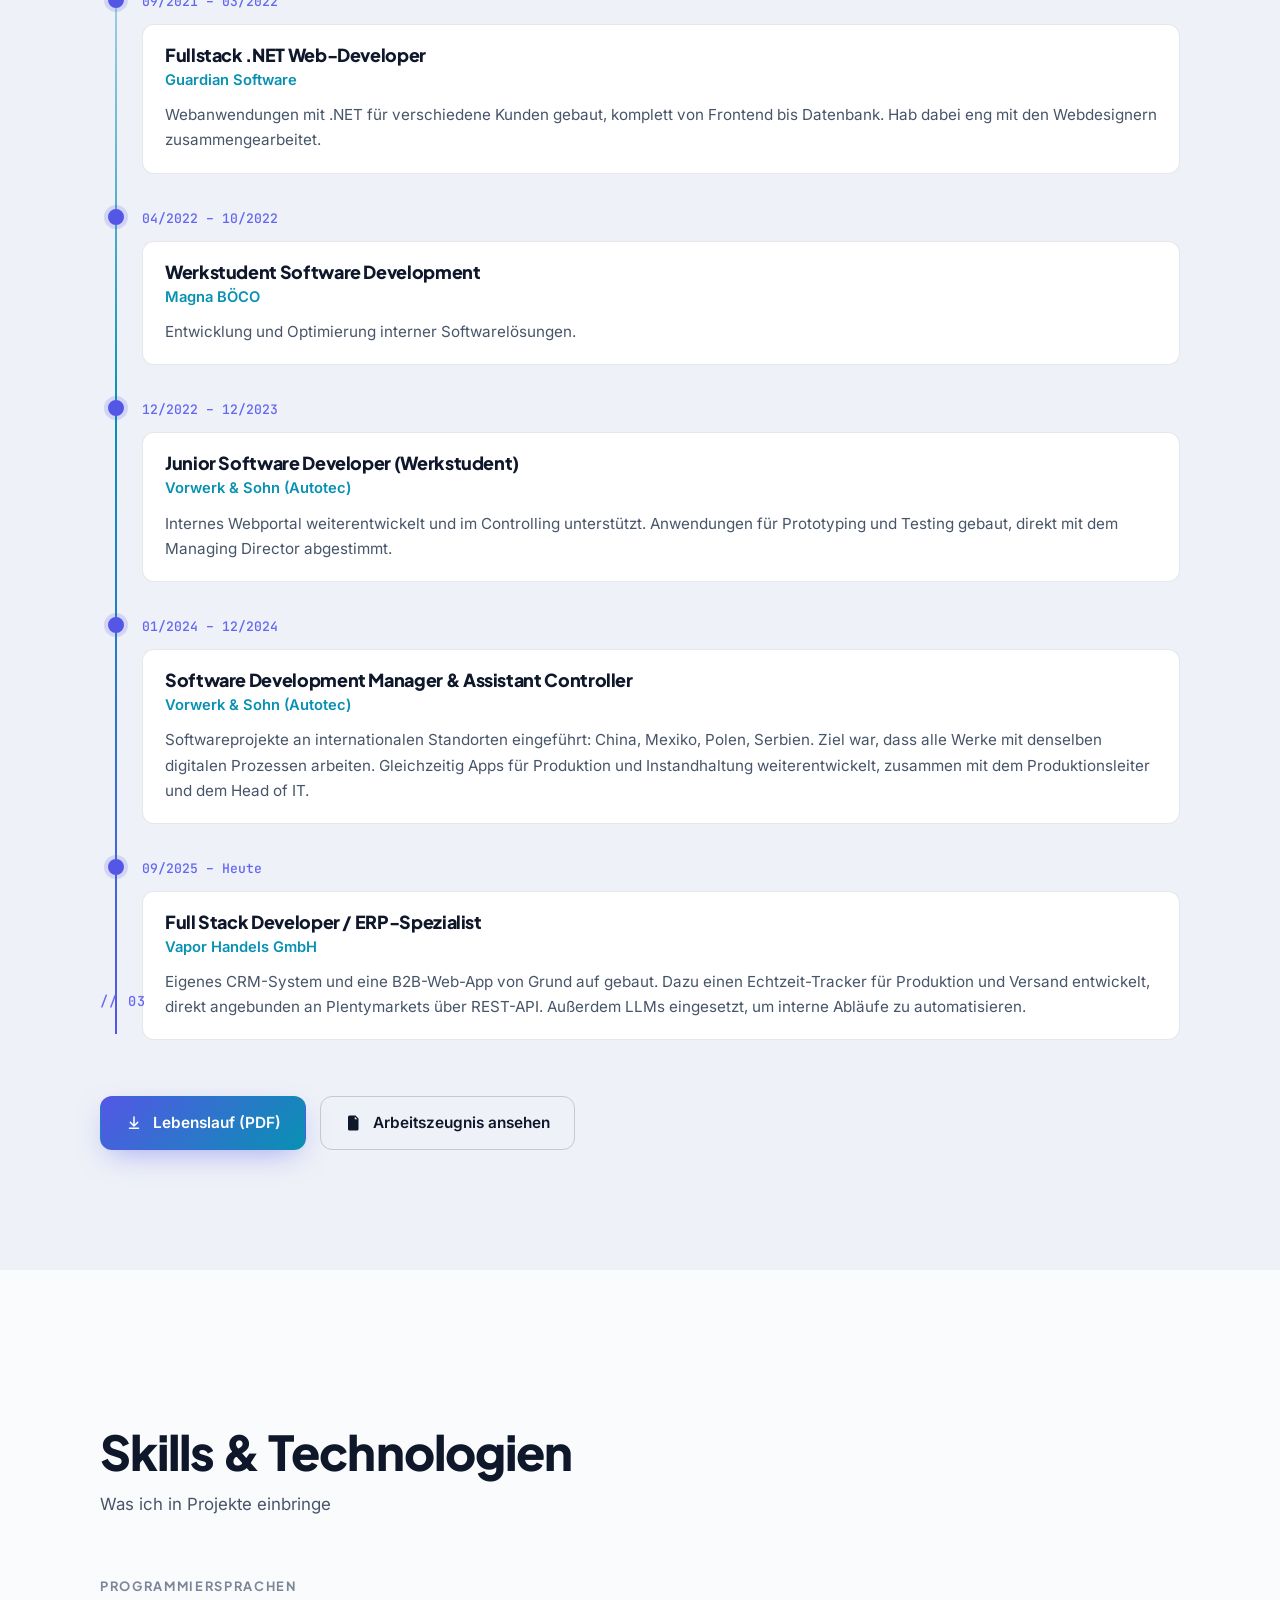
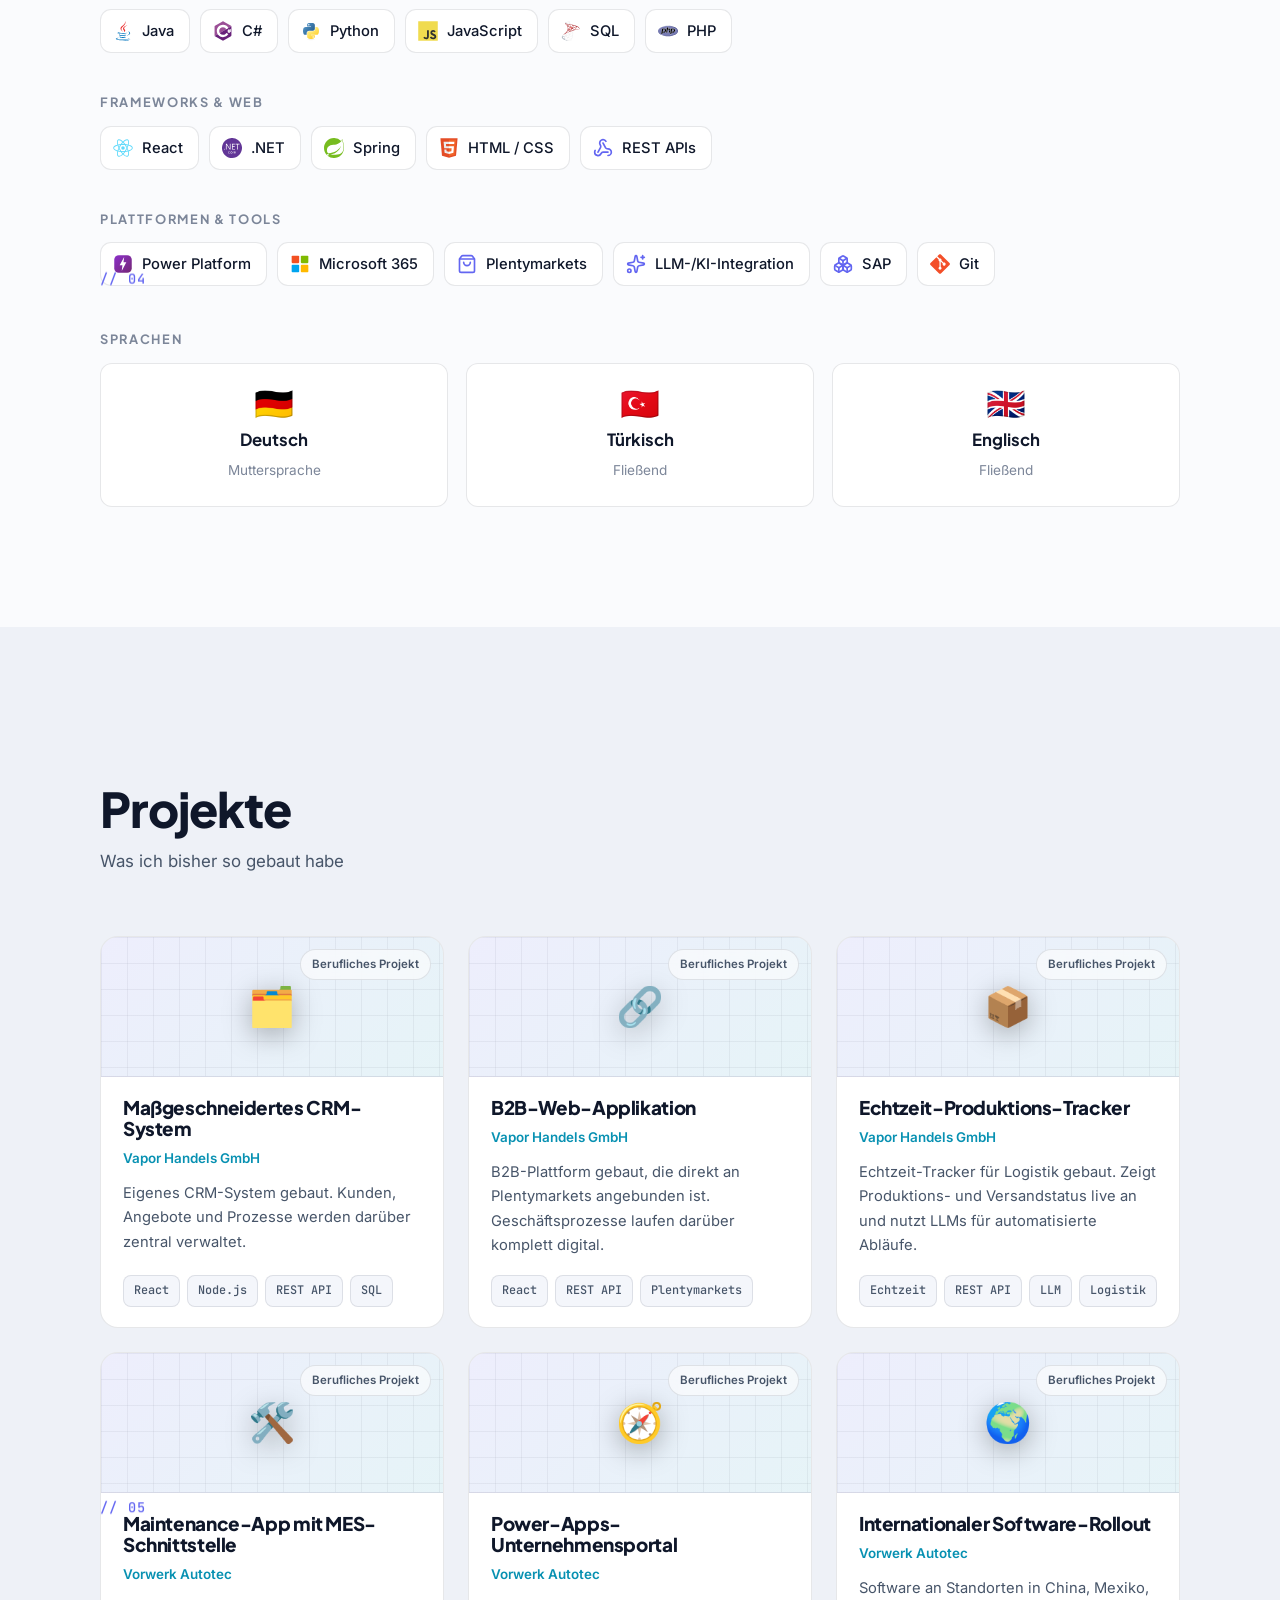
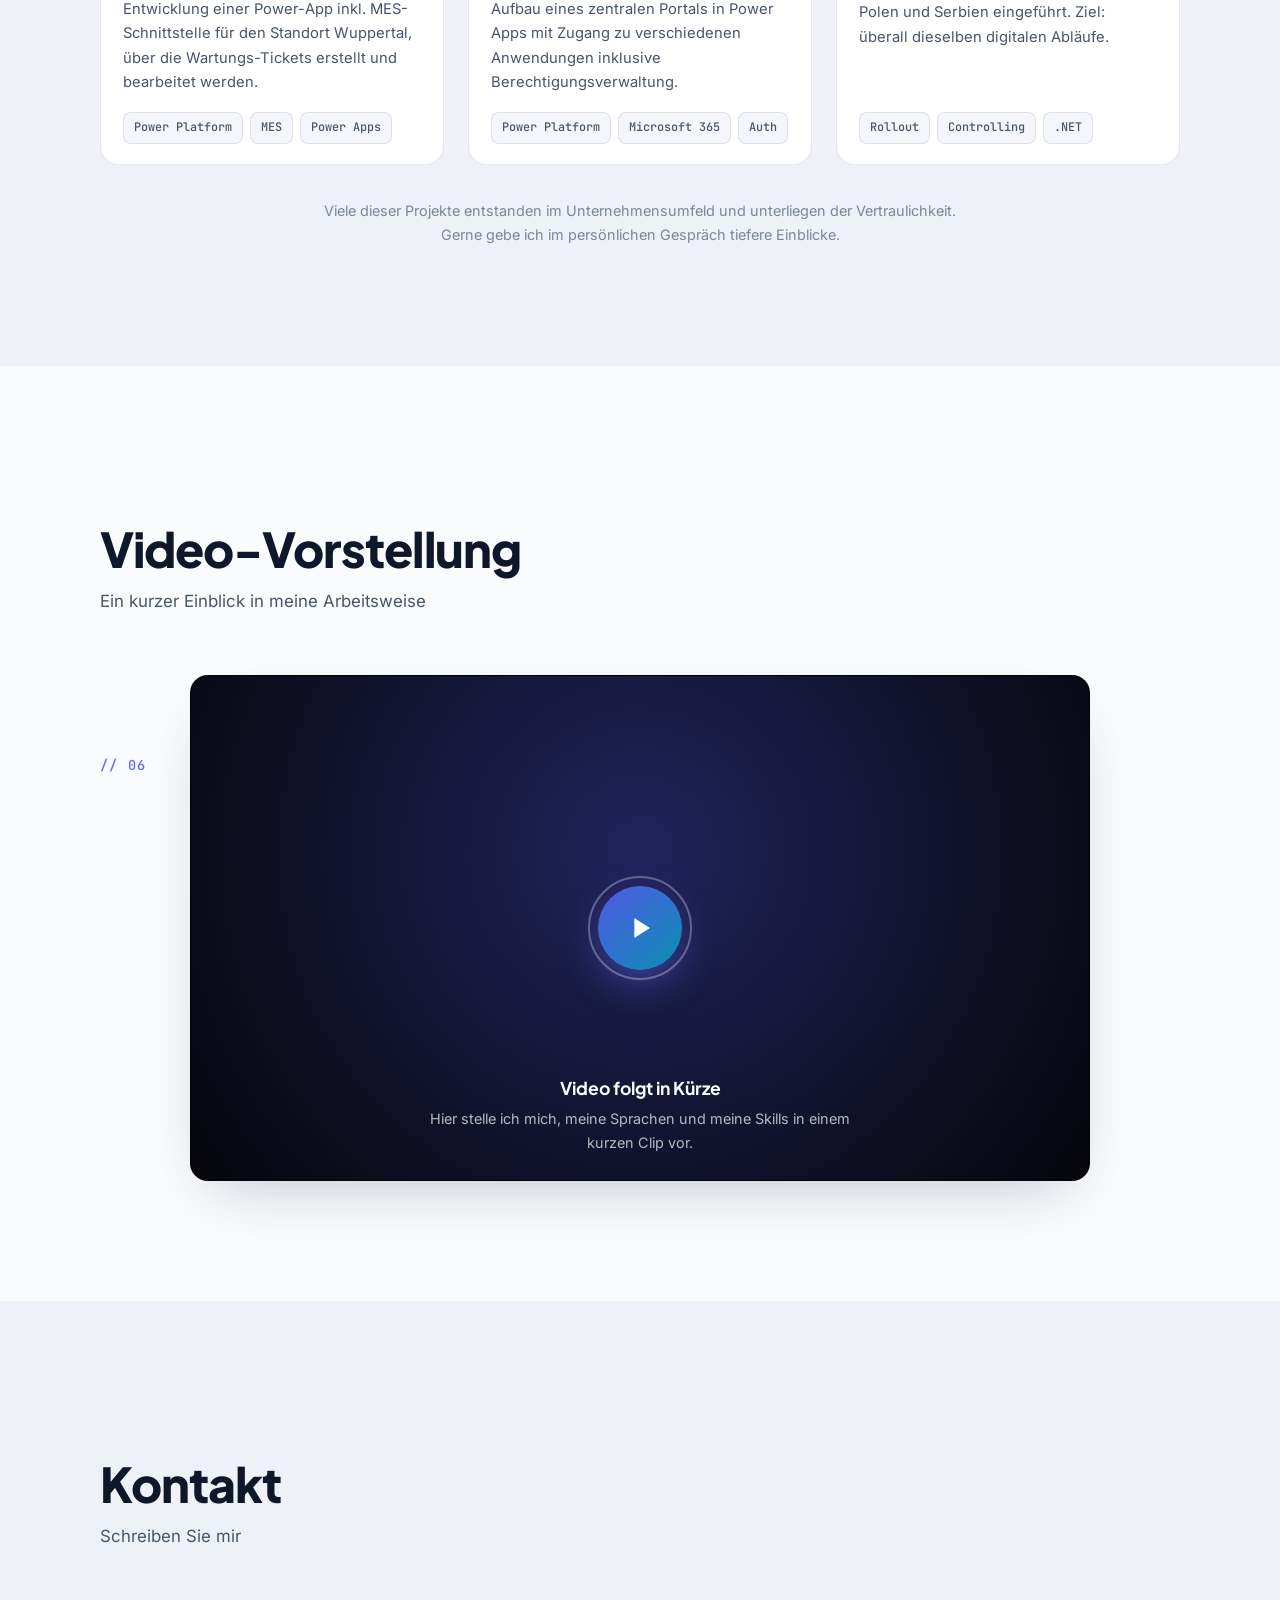
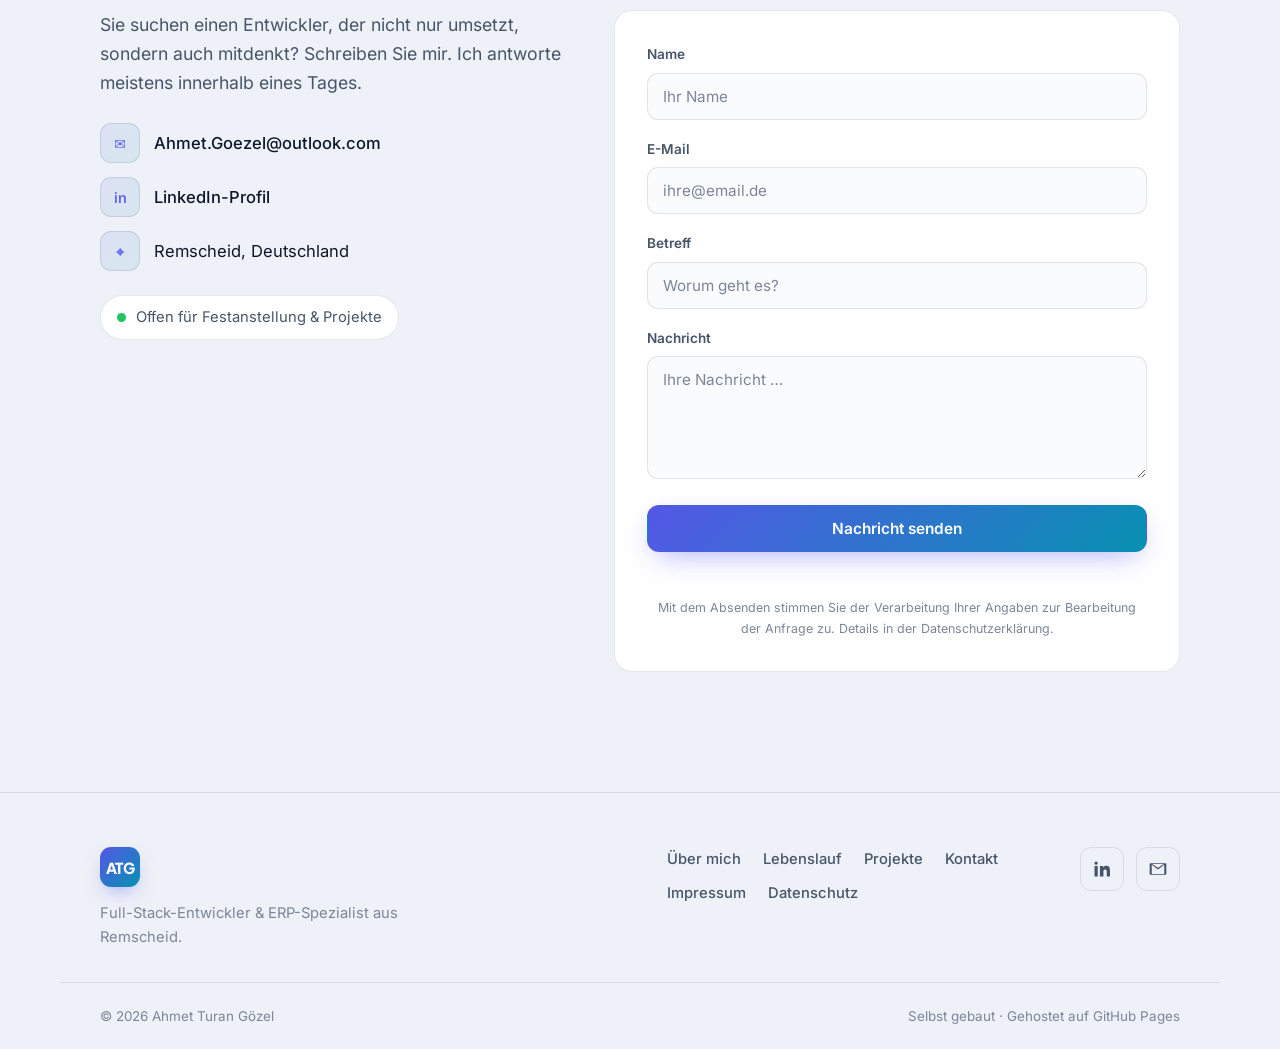
==== commit fb604c02: "Replace flat scroll effects with real Z-depth parallax Layered depth via CSS perspective + translate" ====
--- a/index.html
+++ b/index.html
@@ -115,11 +115,11 @@
         <span class="blob blob--1"></span>
         <span class="blob blob--2"></span>
         <span class="blob blob--3"></span>
-        <span class="grid-overlay"></span>
+        <span class="grid-overlay" data-parallax="0.20"></span>
       </div>
 
       <div class="container hero__inner">
-        <div class="hero__content">
+        <div class="hero__content" data-parallax="0.05">
           <p class="hero__eyebrow reveal">
             <span class="status-dot"></span>
             <span data-de="Full Stack Developer & ERP-Spezialist" data-en="Full Stack Developer & ERP Specialist">Full Stack Developer & ERP-Spezialist</span>
@@ -145,7 +145,7 @@
           </div>
         </div>
 
-        <div class="hero__portrait reveal">
+        <div class="hero__portrait reveal" data-parallax="0.10">
           <div class="portrait">
             <img src="/assets/img/profile.jpg" width="640" height="640"
                  alt="Porträtfoto von Ahmet Turan Gözel" fetchpriority="high" />
@@ -167,12 +167,12 @@
     <section class="section" id="about">
       <div class="container">
         <div class="section__head reveal">
-          <span class="section__index scroll-rise">01</span>
+          <span class="section__index" data-parallax="0.09">01</span>
           <h2 class="section__title" data-de="Über mich" data-en="About me">Über mich</h2>
         </div>
 
         <div class="about">
-          <div class="about__media reveal reveal--zoom">
+          <div class="about__media reveal" data-parallax="0.05">
             <img src="/assets/img/profile-wide.jpg" width="1100" height="733"
                  alt="Ahmet Turan Gözel" loading="lazy" class="about__photo" />
           </div>
@@ -206,7 +206,7 @@
               </div>
             </div>
 
-            <figure class="quote reveal reveal--left">
+            <figure class="quote reveal">
               <blockquote data-de="„Er verfügt über eine außergewöhnliche Kreativität und überzeugte in hohem Maße durch sein ausgeprägtes technisches Verständnis — auch für schwierige Konstellationen fand er stets gute Lösungen.“"
                           data-en="&ldquo;He possesses exceptional creativity and impressed greatly with his pronounced technical understanding — he always found good solutions, even for difficult situations.&rdquo;">
                 „Er verfügt über eine außergewöhnliche Kreativität und überzeugte in hohem Maße durch sein ausgeprägtes technisches Verständnis — auch für schwierige Konstellationen fand er stets gute Lösungen.“
@@ -222,7 +222,7 @@
     <section class="section section--alt" id="cv">
       <div class="container">
         <div class="section__head reveal">
-          <span class="section__index scroll-rise">02</span>
+          <span class="section__index" data-parallax="0.09">02</span>
           <h2 class="section__title" data-de="Lebenslauf" data-en="Resume">Lebenslauf</h2>
           <p class="section__sub" data-de="Beruflicher Werdegang & Ausbildung" data-en="Career & education">Beruflicher Werdegang & Ausbildung</p>
         </div>
@@ -356,14 +356,14 @@
     <section class="section" id="skills">
       <div class="container">
         <div class="section__head reveal">
-          <span class="section__index scroll-rise">03</span>
+          <span class="section__index" data-parallax="0.09">03</span>
           <h2 class="section__title" data-de="Skills & Technologien" data-en="Skills & technologies">Skills & Technologien</h2>
           <p class="section__sub" data-de="Was ich in Projekte einbringe" data-en="What I bring to projects">Was ich in Projekte einbringe</p>
         </div>
 
         <div class="skills">
           <div class="skill-group reveal">
-            <h3 class="skill-group__title scroll-rise" data-de="Programmiersprachen" data-en="Programming languages">Programmiersprachen</h3>
+            <h3 class="skill-group__title" data-de="Programmiersprachen" data-en="Programming languages">Programmiersprachen</h3>
             <ul class="skill-chips">
               <li class="chip" data-level="80"><img class="chip__icon" src="/assets/img/icons/java.svg" alt="" width="20" height="20" loading="lazy" /><span>Java</span><span class="chip__bar" aria-hidden="true"></span></li>
               <li class="chip" data-level="85"><img class="chip__icon" src="/assets/img/icons/csharp.svg" alt="" width="20" height="20" loading="lazy" /><span>C#</span><span class="chip__bar" aria-hidden="true"></span></li>
@@ -375,7 +375,7 @@
           </div>
 
           <div class="skill-group reveal">
-            <h3 class="skill-group__title scroll-rise" data-de="Frameworks & Web" data-en="Frameworks & web">Frameworks & Web</h3>
+            <h3 class="skill-group__title" data-de="Frameworks & Web" data-en="Frameworks & web">Frameworks & Web</h3>
             <ul class="skill-chips">
               <li class="chip" data-level="85"><img class="chip__icon" src="/assets/img/icons/react.svg" alt="" width="20" height="20" loading="lazy" /><span>React</span><span class="chip__bar" aria-hidden="true"></span></li>
               <li class="chip" data-level="85"><img class="chip__icon" src="/assets/img/icons/dotnet.svg" alt="" width="20" height="20" loading="lazy" /><span>.NET</span><span class="chip__bar" aria-hidden="true"></span></li>
@@ -386,7 +386,7 @@
           </div>
 
           <div class="skill-group reveal">
-            <h3 class="skill-group__title scroll-rise" data-de="Plattformen & Tools" data-en="Platforms & tools">Plattformen & Tools</h3>
+            <h3 class="skill-group__title" data-de="Plattformen & Tools" data-en="Platforms & tools">Plattformen & Tools</h3>
             <ul class="skill-chips">
               <li class="chip" data-level="80"><img class="chip__icon" src="/assets/img/icons/powerplatform.svg" alt="" width="20" height="20" loading="lazy" /><span>Power Platform</span><span class="chip__bar" aria-hidden="true"></span></li>
               <li class="chip" data-level="75"><img class="chip__icon" src="/assets/img/icons/microsoft365.svg" alt="" width="20" height="20" loading="lazy" /><span>Microsoft 365</span><span class="chip__bar" aria-hidden="true"></span></li>
@@ -399,7 +399,7 @@
         </div>
 
         <div class="languages reveal">
-          <h3 class="skill-group__title scroll-rise" data-de="Sprachen" data-en="Languages">Sprachen</h3>
+          <h3 class="skill-group__title" data-de="Sprachen" data-en="Languages">Sprachen</h3>
           <div class="languages__grid">
             <div class="lang-card">
               <span class="lang-card__flag">🇩🇪</span>
@@ -425,7 +425,7 @@
     <section class="section section--alt" id="projects">
       <div class="container">
         <div class="section__head reveal">
-          <span class="section__index scroll-rise">04</span>
+          <span class="section__index" data-parallax="0.09">04</span>
           <h2 class="section__title" data-de="Projekte" data-en="Projects">Projekte</h2>
           <p class="section__sub" data-de="Was ich bisher so gebaut habe" data-en="Some of the things I've built">Was ich bisher so gebaut habe</p>
         </div>
@@ -443,7 +443,7 @@
     <section class="section" id="video">
       <div class="container">
         <div class="section__head reveal">
-          <span class="section__index scroll-rise">05</span>
+          <span class="section__index" data-parallax="0.09">05</span>
           <h2 class="section__title" data-de="Video-Vorstellung" data-en="Video intro">Video-Vorstellung</h2>
           <p class="section__sub" data-de="Ein kurzer Einblick in meine Arbeitsweise" data-en="A short look at how I work">Ein kurzer Einblick in meine Arbeitsweise</p>
         </div>
@@ -470,13 +470,13 @@
     <section class="section section--alt" id="contact">
       <div class="container">
         <div class="section__head reveal">
-          <span class="section__index scroll-rise">06</span>
+          <span class="section__index" data-parallax="0.09">06</span>
           <h2 class="section__title" data-de="Kontakt" data-en="Contact">Kontakt</h2>
           <p class="section__sub" data-de="Schreiben Sie mir" data-en="Get in touch">Schreiben Sie mir</p>
         </div>
 
         <div class="contact">
-          <div class="contact__intro reveal reveal--left">
+          <div class="contact__intro reveal">
             <p class="contact__lead" data-de="Sie suchen einen Entwickler, der nicht nur umsetzt, sondern auch mitdenkt? Schreiben Sie mir. Ich antworte meistens innerhalb eines Tages."
                data-en="Looking for a developer who doesn't just build, but also thinks things through? Drop me a message. I usually reply within a day.">
               Sie suchen einen Entwickler, der nicht nur umsetzt, sondern auch mitdenkt? Schreiben Sie mir. Ich antworte meistens innerhalb eines Tages.
@@ -502,7 +502,7 @@
           </div>
 
           <!-- Web3Forms: replace the access_key value with your own key from https://web3forms.com -->
-          <form class="contact__form reveal reveal--right" id="contactForm" action="https://api.web3forms.com/submit" method="POST">
+          <form class="contact__form reveal" id="contactForm" action="https://api.web3forms.com/submit" method="POST">
             <input type="hidden" name="access_key" value="YOUR_WEB3FORMS_ACCESS_KEY" />
             <input type="hidden" name="subject" value="Neue Nachricht über das Portfolio" />
             <input type="hidden" name="from_name" value="turangoezel.is-a.dev" />
--- a/css/style.css
+++ b/css/style.css
@@ -226,11 +226,9 @@
 .tl-progress .timeline__dot{transition:background .3s,border-color .3s,box-shadow .3s}
 .tl-progress .timeline__item.is-active .timeline__dot{background:var(--primary);border-color:var(--primary);
   animation:dot-pulse .6s ease-out}
-.tl-progress .timeline__item{opacity:0;
+.tl-progress .timeline__item{opacity:0;transform:translateY(30px);
   transition:opacity .6s ease,transform .6s cubic-bezier(.2,.7,.3,1);
   transition-delay:calc(var(--i,0) * 80ms)}
-.tl-progress .timeline__item:nth-child(odd){transform:translateX(-50px)}
-.tl-progress .timeline__item:nth-child(even){transform:translateX(50px)}
 .tl-progress .timeline__item.is-visible{opacity:1;transform:none}
 
 @keyframes dot-pulse{
@@ -348,23 +346,16 @@
 /* ---------- Reveal animations ---------- */
 .reveal{opacity:0;transform:translateY(26px);transition:opacity .7s ease,transform .7s cubic-bezier(.2,.7,.3,1)}
 .reveal.is-visible{opacity:1;transform:none}
-.reveal--left{transform:translateX(-60px)}
-.reveal--left.is-visible{transform:none}
-.reveal--right{transform:translateX(60px)}
-.reveal--right.is-visible{transform:none}
-.reveal--zoom{transform:scale(1.15)}
-.reveal--zoom.is-visible{transform:none}
-.reveal--rotate{transform:translateY(40px) rotate(3deg)}
-.reveal--rotate.is-visible{transform:none}
 .reveal--scale-up{transform:scale(0.85)}
 .reveal--scale-up.is-visible{transform:none}
 
-/* ---------- Scroll-rise (counter-scroll float) ---------- */
-.scroll-rise{transform:translateY(var(--scroll-rise,0px));will-change:transform}
-
-/* ---------- Hero depth ---------- */
-.hero__content,.hero__portrait{will-change:transform}
-.blob{translate:0 var(--hero-offset,0px)}
+/* ---------- Depth / layered parallax ---------- */
+[data-parallax]{translate:0 var(--py,0);will-change:transform}
+.hero__inner{perspective:1100px}
+.hero__content{transform:translateZ(34px);will-change:transform}
+.hero__portrait{transform-style:preserve-3d;will-change:transform}
+.portrait{transform:translateZ(-46px)}
+.blob{translate:0 var(--py,0px)}
 
 /* ---------- Responsive ---------- */
 @media (max-width:980px){
@@ -391,8 +382,9 @@
   .footer__inner{grid-template-columns:1fr;gap:24px}
   .footer__bottom{flex-direction:column;text-align:center}
   .brand__name{display:none}
-  .tl-progress .timeline__item:nth-child(odd),
-  .tl-progress .timeline__item:nth-child(even){transform:translateY(30px)}
+  .hero__inner{perspective:none}
+  .hero__content{transform:none}
+  .portrait{transform:none}
 }
 @media (max-width:420px){
   .projects{grid-template-columns:1fr}
@@ -407,7 +399,9 @@
   .timeline__dot{transform:scale(1) !important}
   .chip__bar{width:var(--level,0%) !important;transition:none !important}
   .section__head{transform:none !important}
-  .reveal--left,.reveal--right,.reveal--zoom,.reveal--rotate,.reveal--scale-up{transform:none;opacity:1}
-  .scroll-rise{transform:none !important}
-  .hero__content,.hero__portrait{transform:none !important}
-}
+  .reveal--scale-up{transform:none;opacity:1}
+  [data-parallax]{translate:none !important}
+  .blob{translate:none !important}
+  .hero__content{transform:none !important}
+  .portrait{transform:none !important}
+}
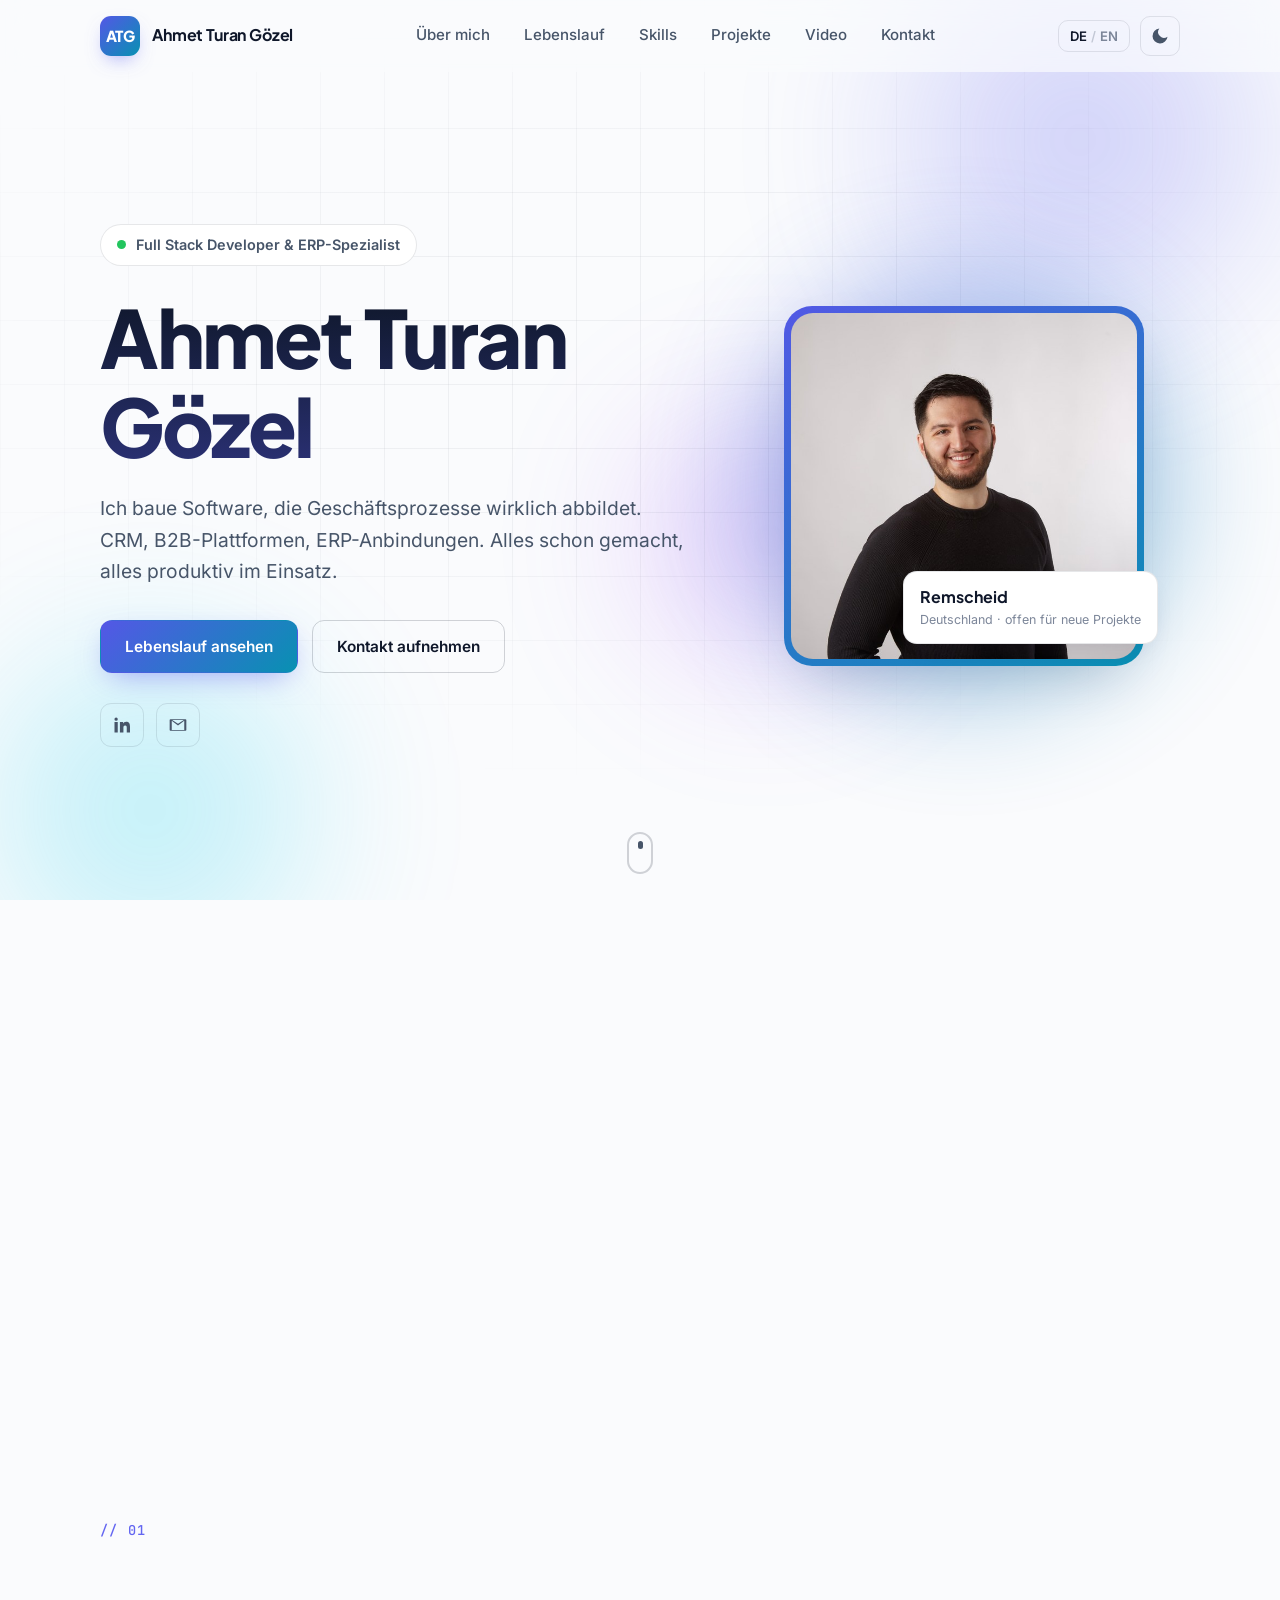
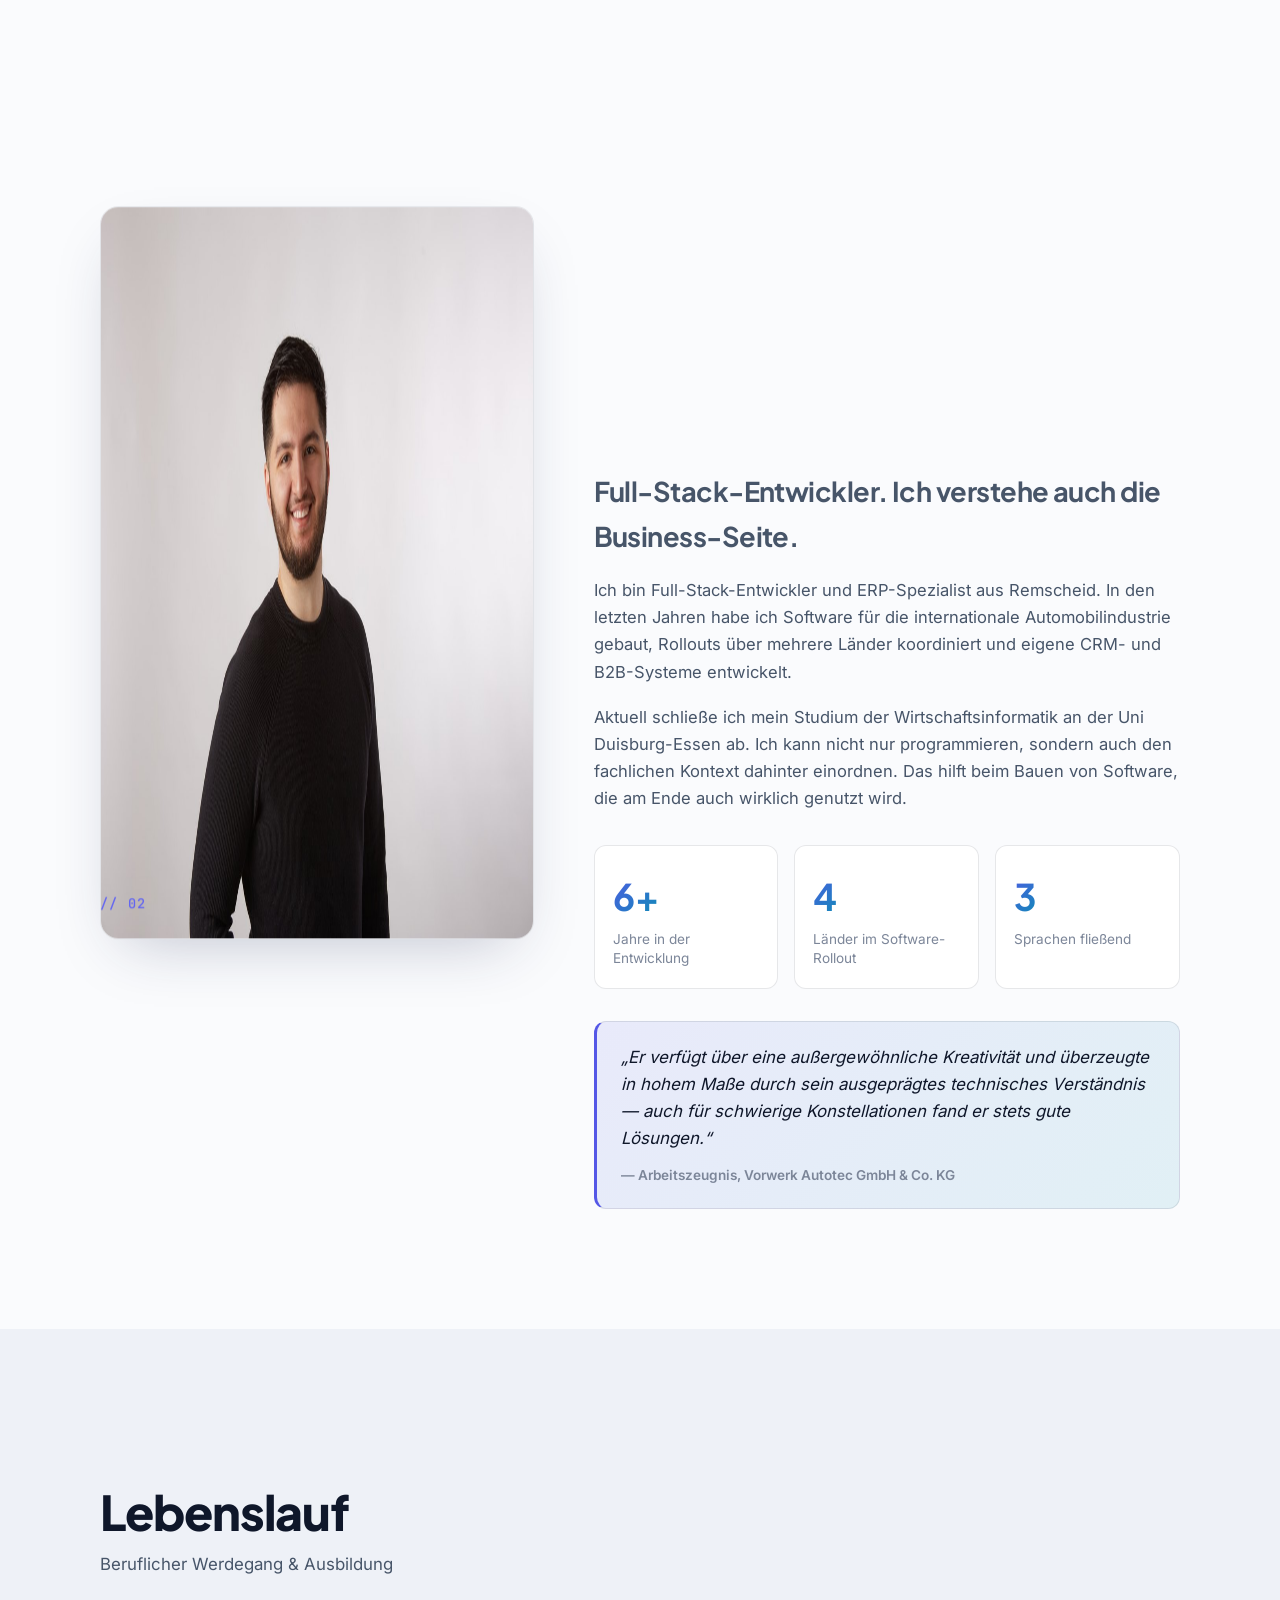
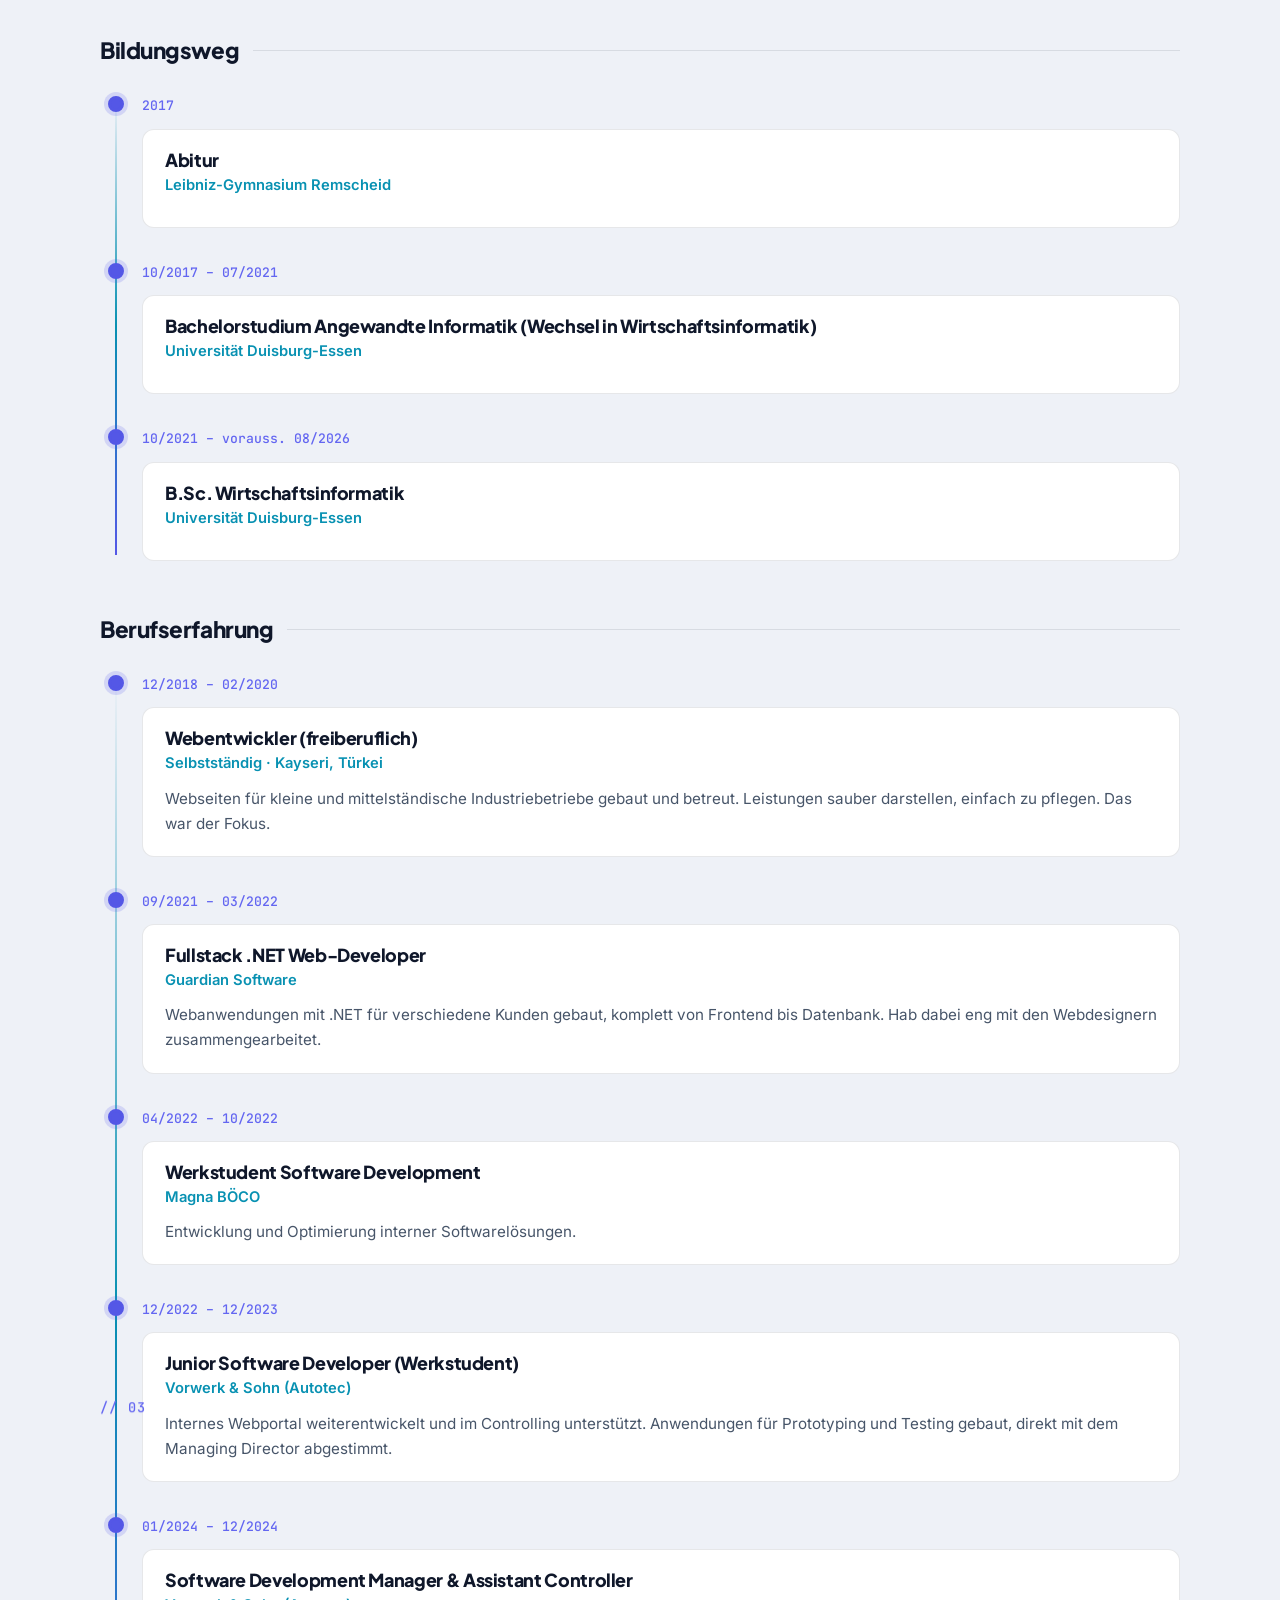
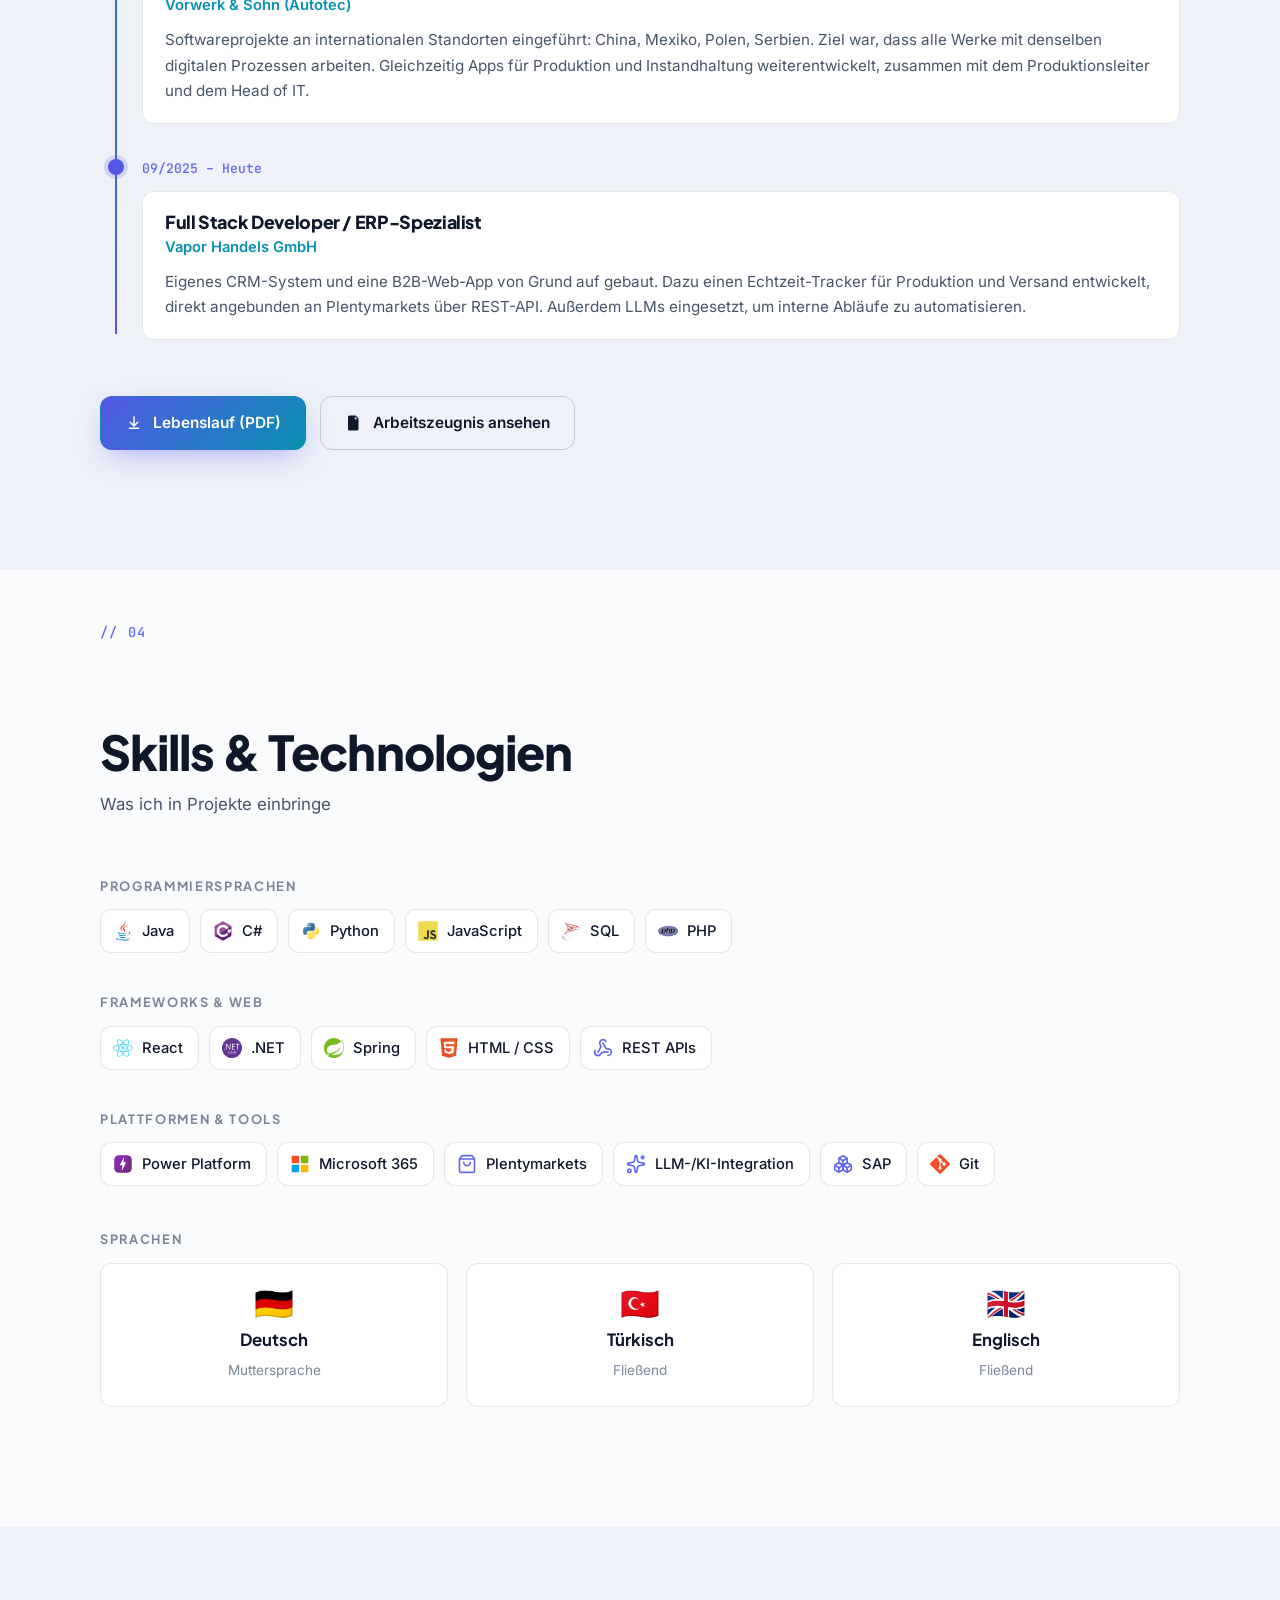
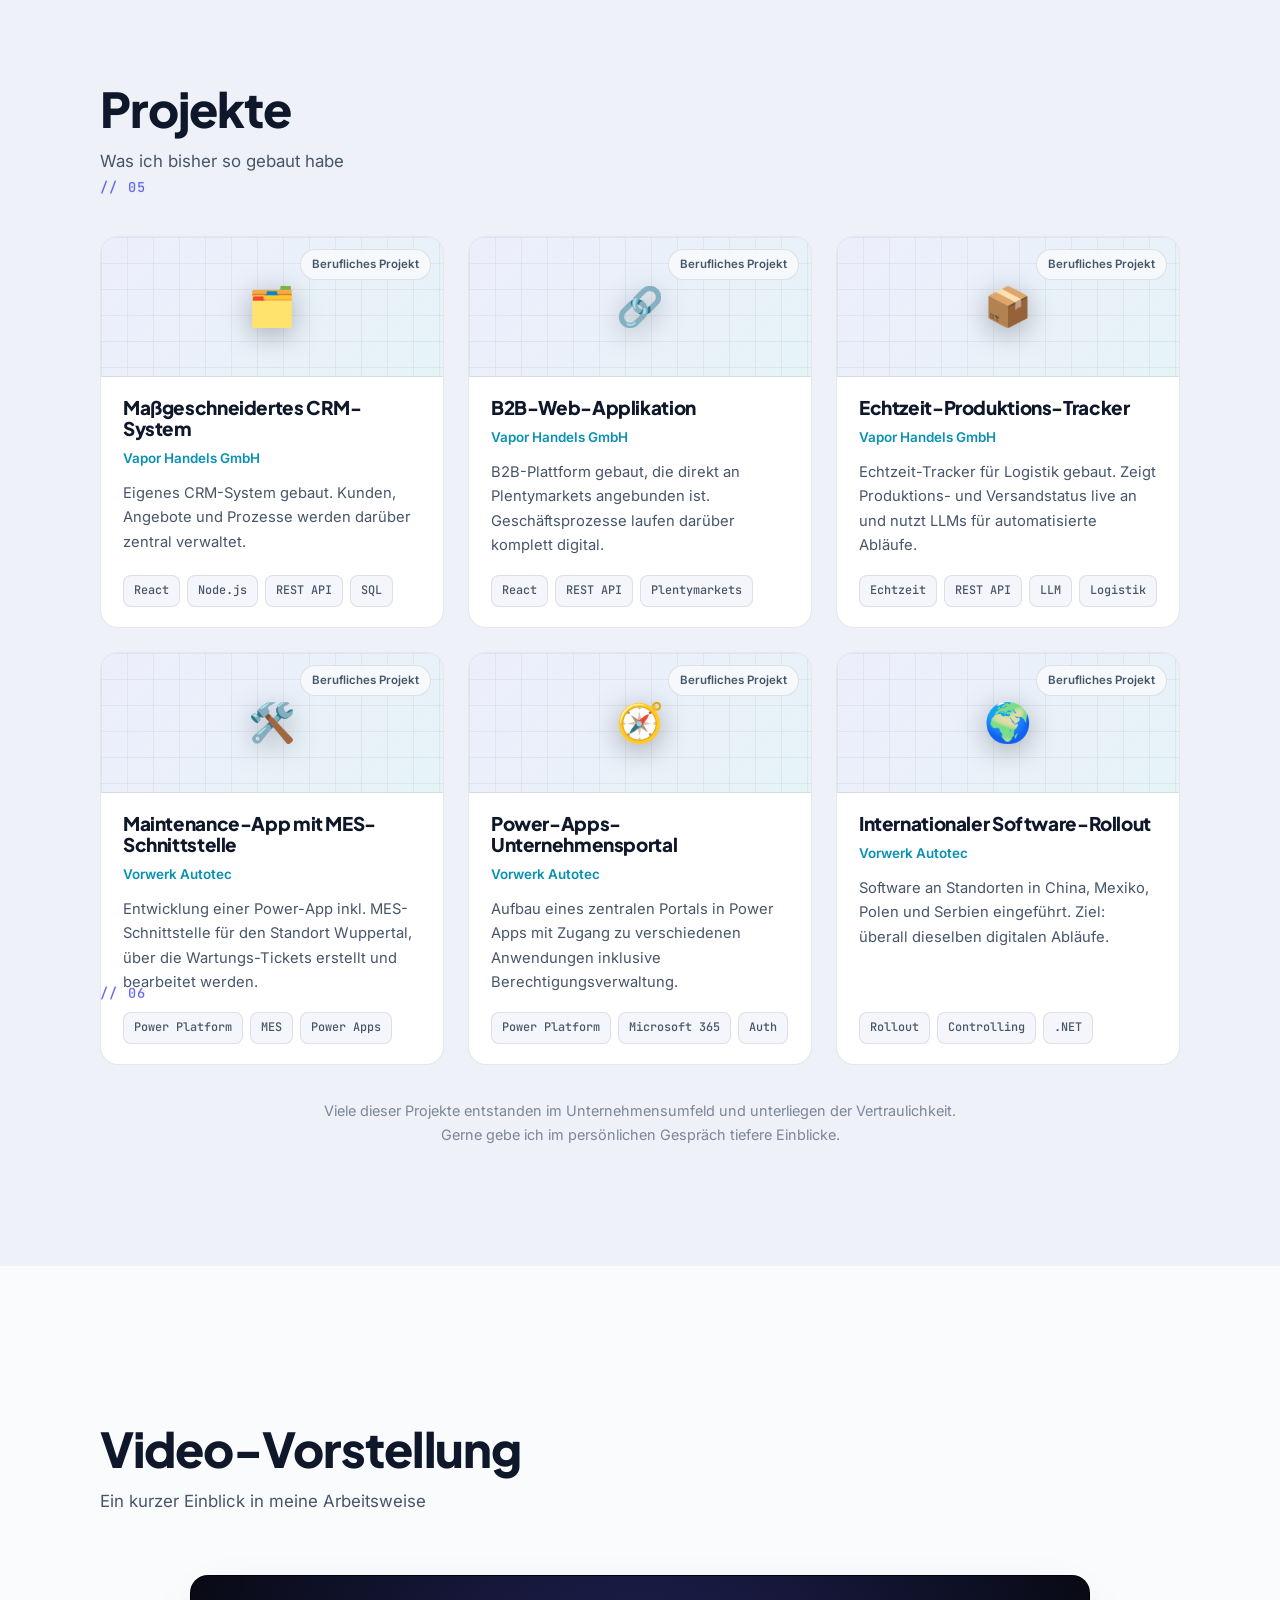
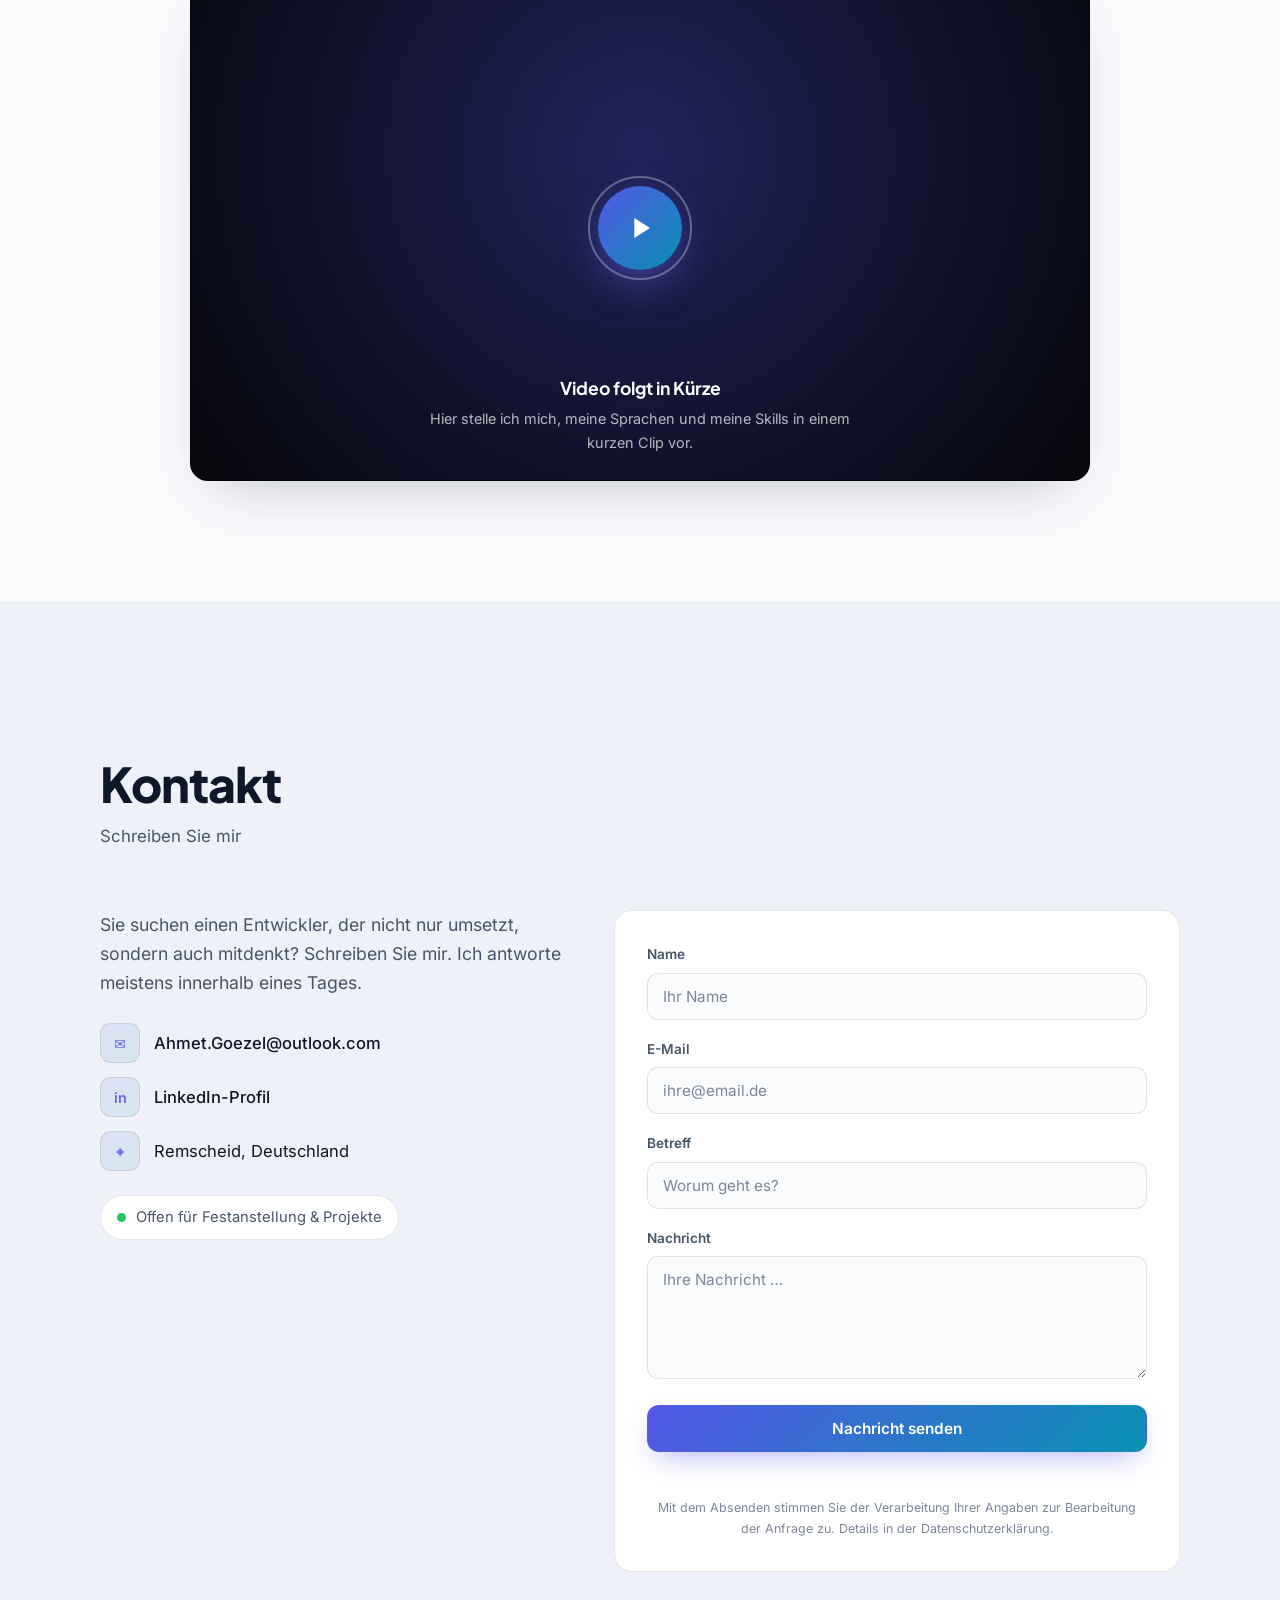
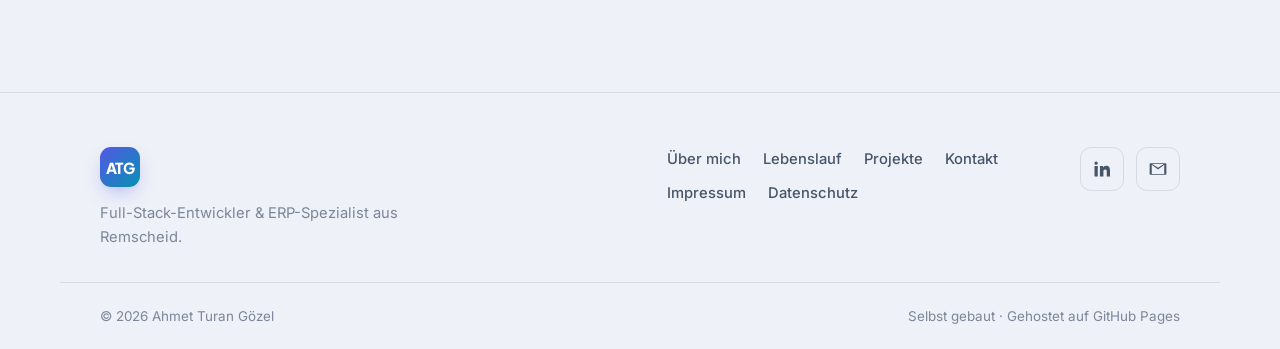
==== commit 6299ddbe: "Add pinned hero depth scene with scroll-driven zoom effect The hero now pins as you scroll through i" ====
--- a/index.html
+++ b/index.html
@@ -110,16 +110,17 @@
 
   <main id="main">
     <!-- ============ HERO ============ -->
+    <div class="hero-scene">
     <section class="hero" id="home">
       <div class="hero__bg" aria-hidden="true">
         <span class="blob blob--1"></span>
         <span class="blob blob--2"></span>
         <span class="blob blob--3"></span>
-        <span class="grid-overlay" data-parallax="0.20"></span>
+        <span class="grid-overlay"></span>
       </div>
 
       <div class="container hero__inner">
-        <div class="hero__content" data-parallax="0.05">
+        <div class="hero__content">
           <p class="hero__eyebrow reveal">
             <span class="status-dot"></span>
             <span data-de="Full Stack Developer & ERP-Spezialist" data-en="Full Stack Developer & ERP Specialist">Full Stack Developer & ERP-Spezialist</span>
@@ -145,7 +146,7 @@
           </div>
         </div>
 
-        <div class="hero__portrait reveal" data-parallax="0.10">
+        <div class="hero__portrait reveal">
           <div class="portrait">
             <img src="/assets/img/profile.jpg" width="640" height="640"
                  alt="Porträtfoto von Ahmet Turan Gözel" fetchpriority="high" />
@@ -162,17 +163,18 @@
         <span class="scroll-cue__dot"></span>
       </a>
     </section>
+    </div>
 
     <!-- ============ ABOUT ============ -->
     <section class="section" id="about">
       <div class="container">
         <div class="section__head reveal">
-          <span class="section__index" data-parallax="0.09">01</span>
+          <span class="section__index" data-parallax="0.16">01</span>
           <h2 class="section__title" data-de="Über mich" data-en="About me">Über mich</h2>
         </div>
 
         <div class="about">
-          <div class="about__media reveal" data-parallax="0.05">
+          <div class="about__media reveal" data-parallax="0.10">
             <img src="/assets/img/profile-wide.jpg" width="1100" height="733"
                  alt="Ahmet Turan Gözel" loading="lazy" class="about__photo" />
           </div>
@@ -222,7 +224,7 @@
     <section class="section section--alt" id="cv">
       <div class="container">
         <div class="section__head reveal">
-          <span class="section__index" data-parallax="0.09">02</span>
+          <span class="section__index" data-parallax="0.16">02</span>
           <h2 class="section__title" data-de="Lebenslauf" data-en="Resume">Lebenslauf</h2>
           <p class="section__sub" data-de="Beruflicher Werdegang & Ausbildung" data-en="Career & education">Beruflicher Werdegang & Ausbildung</p>
         </div>
@@ -356,7 +358,7 @@
     <section class="section" id="skills">
       <div class="container">
         <div class="section__head reveal">
-          <span class="section__index" data-parallax="0.09">03</span>
+          <span class="section__index" data-parallax="0.16">03</span>
           <h2 class="section__title" data-de="Skills & Technologien" data-en="Skills & technologies">Skills & Technologien</h2>
           <p class="section__sub" data-de="Was ich in Projekte einbringe" data-en="What I bring to projects">Was ich in Projekte einbringe</p>
         </div>
@@ -425,7 +427,7 @@
     <section class="section section--alt" id="projects">
       <div class="container">
         <div class="section__head reveal">
-          <span class="section__index" data-parallax="0.09">04</span>
+          <span class="section__index" data-parallax="0.16">04</span>
           <h2 class="section__title" data-de="Projekte" data-en="Projects">Projekte</h2>
           <p class="section__sub" data-de="Was ich bisher so gebaut habe" data-en="Some of the things I've built">Was ich bisher so gebaut habe</p>
         </div>
@@ -443,7 +445,7 @@
     <section class="section" id="video">
       <div class="container">
         <div class="section__head reveal">
-          <span class="section__index" data-parallax="0.09">05</span>
+          <span class="section__index" data-parallax="0.16">05</span>
           <h2 class="section__title" data-de="Video-Vorstellung" data-en="Video intro">Video-Vorstellung</h2>
           <p class="section__sub" data-de="Ein kurzer Einblick in meine Arbeitsweise" data-en="A short look at how I work">Ein kurzer Einblick in meine Arbeitsweise</p>
         </div>
@@ -470,7 +472,7 @@
     <section class="section section--alt" id="contact">
       <div class="container">
         <div class="section__head reveal">
-          <span class="section__index" data-parallax="0.09">06</span>
+          <span class="section__index" data-parallax="0.16">06</span>
           <h2 class="section__title" data-de="Kontakt" data-en="Contact">Kontakt</h2>
           <p class="section__sub" data-de="Schreiben Sie mir" data-en="Get in touch">Schreiben Sie mir</p>
         </div>
--- a/css/style.css
+++ b/css/style.css
@@ -126,8 +126,9 @@
 .hamburger[aria-expanded="true"] span:nth-child(3){transform:translateY(-7px) rotate(-45deg)}
 
 /* ---------- Hero ---------- */
-.hero{position:relative;min-height:100svh;display:flex;align-items:center;padding-top:var(--header-h);overflow:hidden}
-.hero__bg{position:absolute;inset:0;z-index:0;overflow:hidden}
+.hero-scene{position:relative;height:200vh}
+.hero{position:sticky;top:0;min-height:100svh;display:flex;align-items:center;padding-top:var(--header-h);overflow:hidden}
+.hero__bg{position:absolute;inset:0;z-index:0;overflow:hidden;transform:scale(calc(1 - var(--hp,0)*.28));opacity:calc(1 - var(--hp,0)*.7);will-change:transform,opacity;transform-origin:center center}
 .blob{position:absolute;border-radius:50%;filter:blur(70px);opacity:.55;will-change:transform}
 .blob--1{width:520px;height:520px;background:radial-gradient(circle,#6366f1,transparent 70%);top:-120px;right:-60px;animation:float1 18s ease-in-out infinite}
 .blob--2{width:460px;height:460px;background:radial-gradient(circle,#22d3ee,transparent 70%);bottom:-140px;left:-80px;animation:float2 22s ease-in-out infinite}
@@ -351,11 +352,9 @@
 
 /* ---------- Depth / layered parallax ---------- */
 [data-parallax]{translate:0 var(--py,0);will-change:transform}
-.hero__inner{perspective:1100px}
-.hero__content{transform:translateZ(34px);will-change:transform}
-.hero__portrait{transform-style:preserve-3d;will-change:transform}
-.portrait{transform:translateZ(-46px)}
-.blob{translate:0 var(--py,0px)}
+.hero-scene .hero__content{transform:scale(calc(1 + var(--hp,0)*.55)) translateY(calc(var(--hp,0)*-28px));opacity:calc(1 - var(--hp,0)*1.25);will-change:transform,opacity;transition:none}
+.hero-scene .hero__portrait{transform:scale(calc(1 + var(--hp,0)*.32));opacity:calc(1 - var(--hp,0));will-change:transform,opacity;transition:none}
+.hero-scene .scroll-cue{opacity:calc(1 - var(--hp,0)*3)}
 
 /* ---------- Responsive ---------- */
 @media (max-width:980px){
@@ -382,9 +381,12 @@
   .footer__inner{grid-template-columns:1fr;gap:24px}
   .footer__bottom{flex-direction:column;text-align:center}
   .brand__name{display:none}
-  .hero__inner{perspective:none}
-  .hero__content{transform:none}
-  .portrait{transform:none}
+  .hero-scene{height:auto}
+  .hero{position:relative}
+  .hero__bg{transform:none}
+  .hero__content{transform:none;opacity:1}
+  .hero__portrait{transform:none;opacity:1}
+  .scroll-cue{opacity:1}
 }
 @media (max-width:420px){
   .projects{grid-template-columns:1fr}
@@ -402,6 +404,10 @@
   .reveal--scale-up{transform:none;opacity:1}
   [data-parallax]{translate:none !important}
   .blob{translate:none !important}
-  .hero__content{transform:none !important}
-  .portrait{transform:none !important}
-}
+  .hero-scene{height:auto !important}
+  .hero{position:relative !important}
+  .hero__bg{transform:none !important}
+  .hero__content{transform:none !important;opacity:1 !important}
+  .hero__portrait{transform:none !important;opacity:1 !important}
+  .scroll-cue{opacity:1 !important}
+}
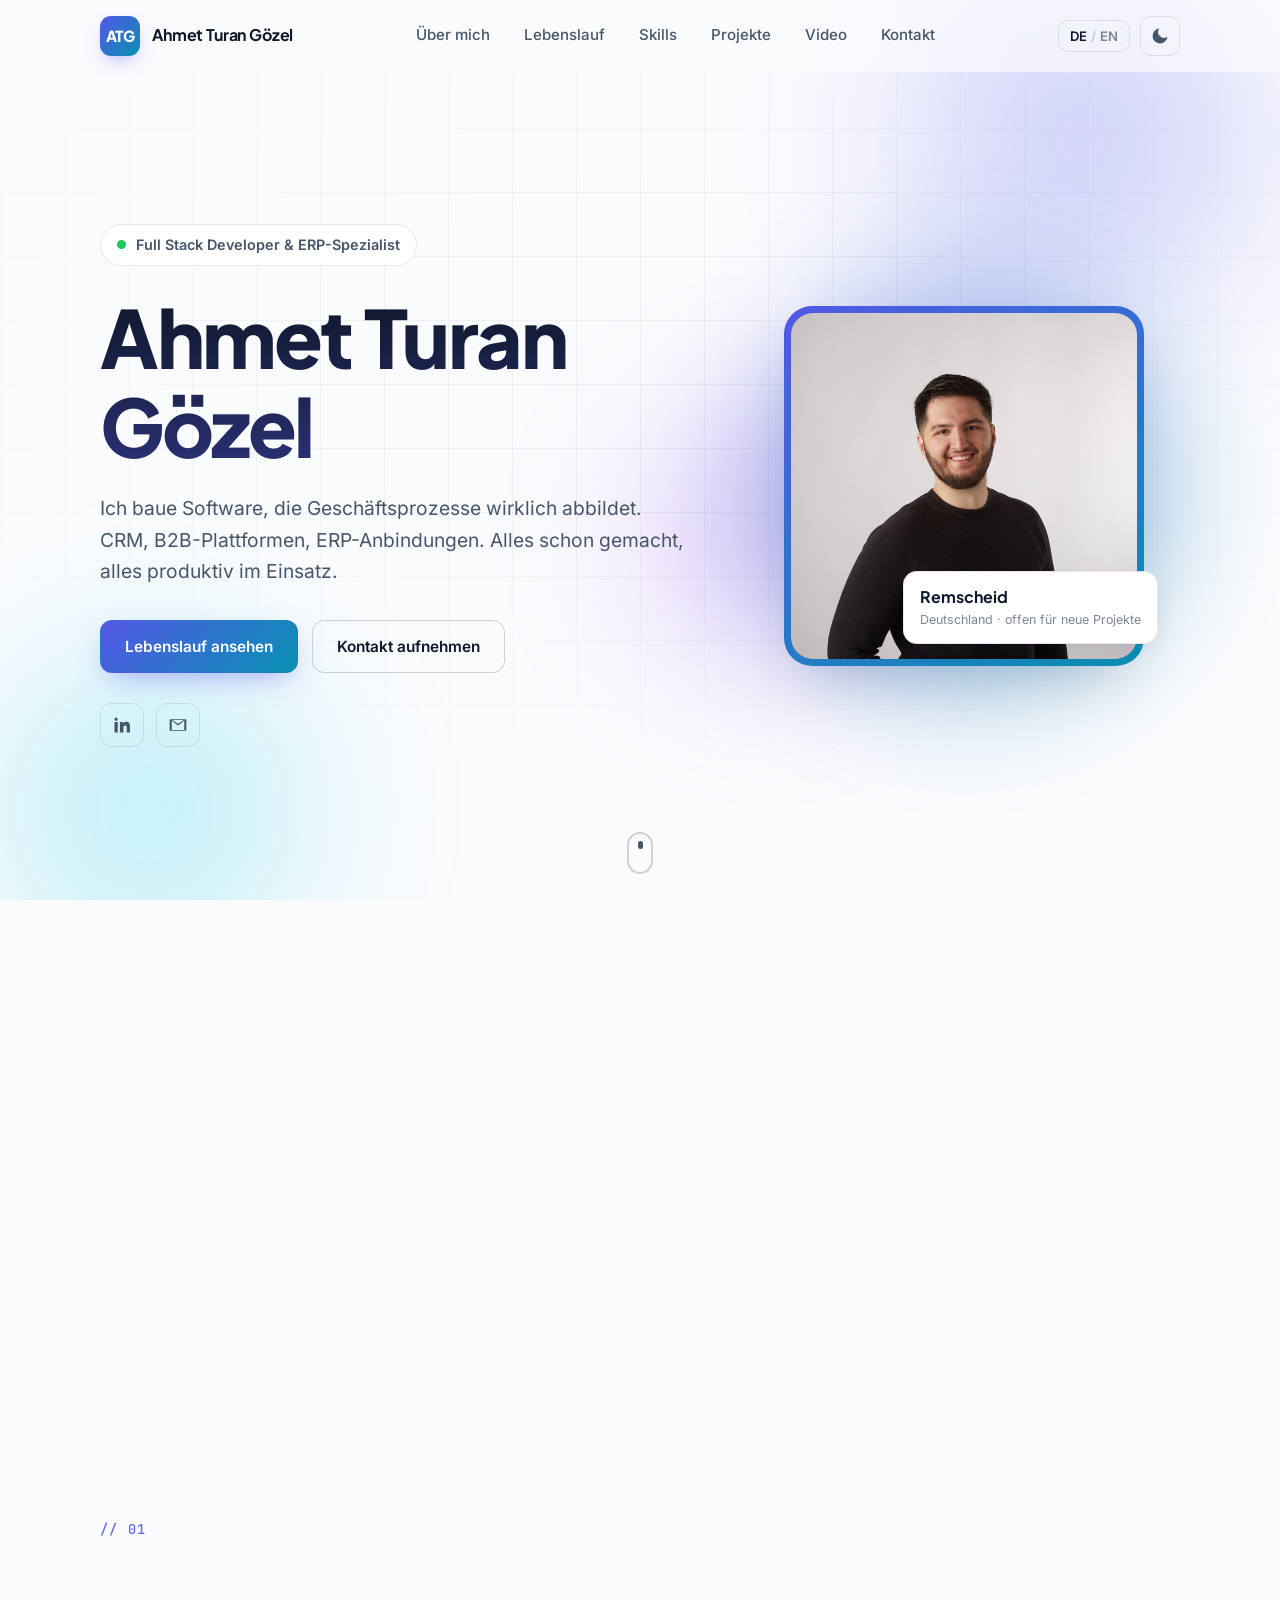
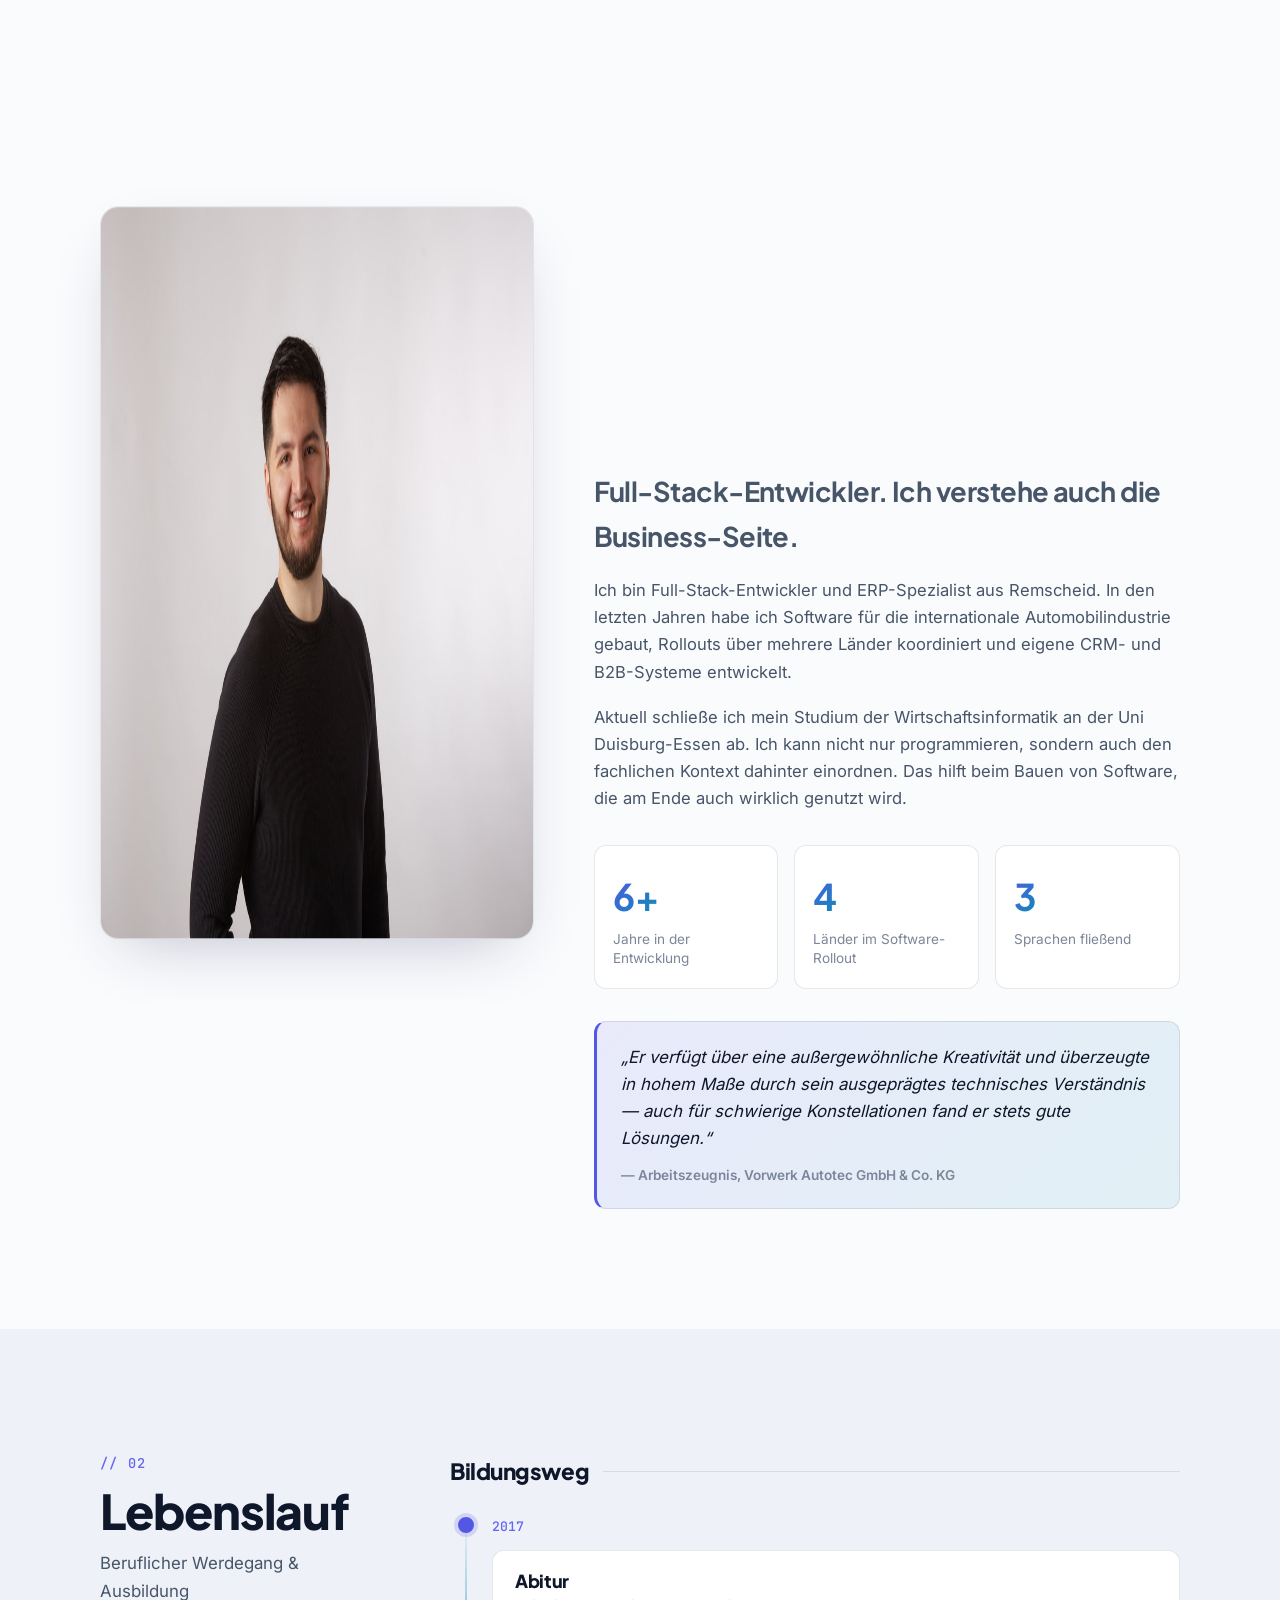
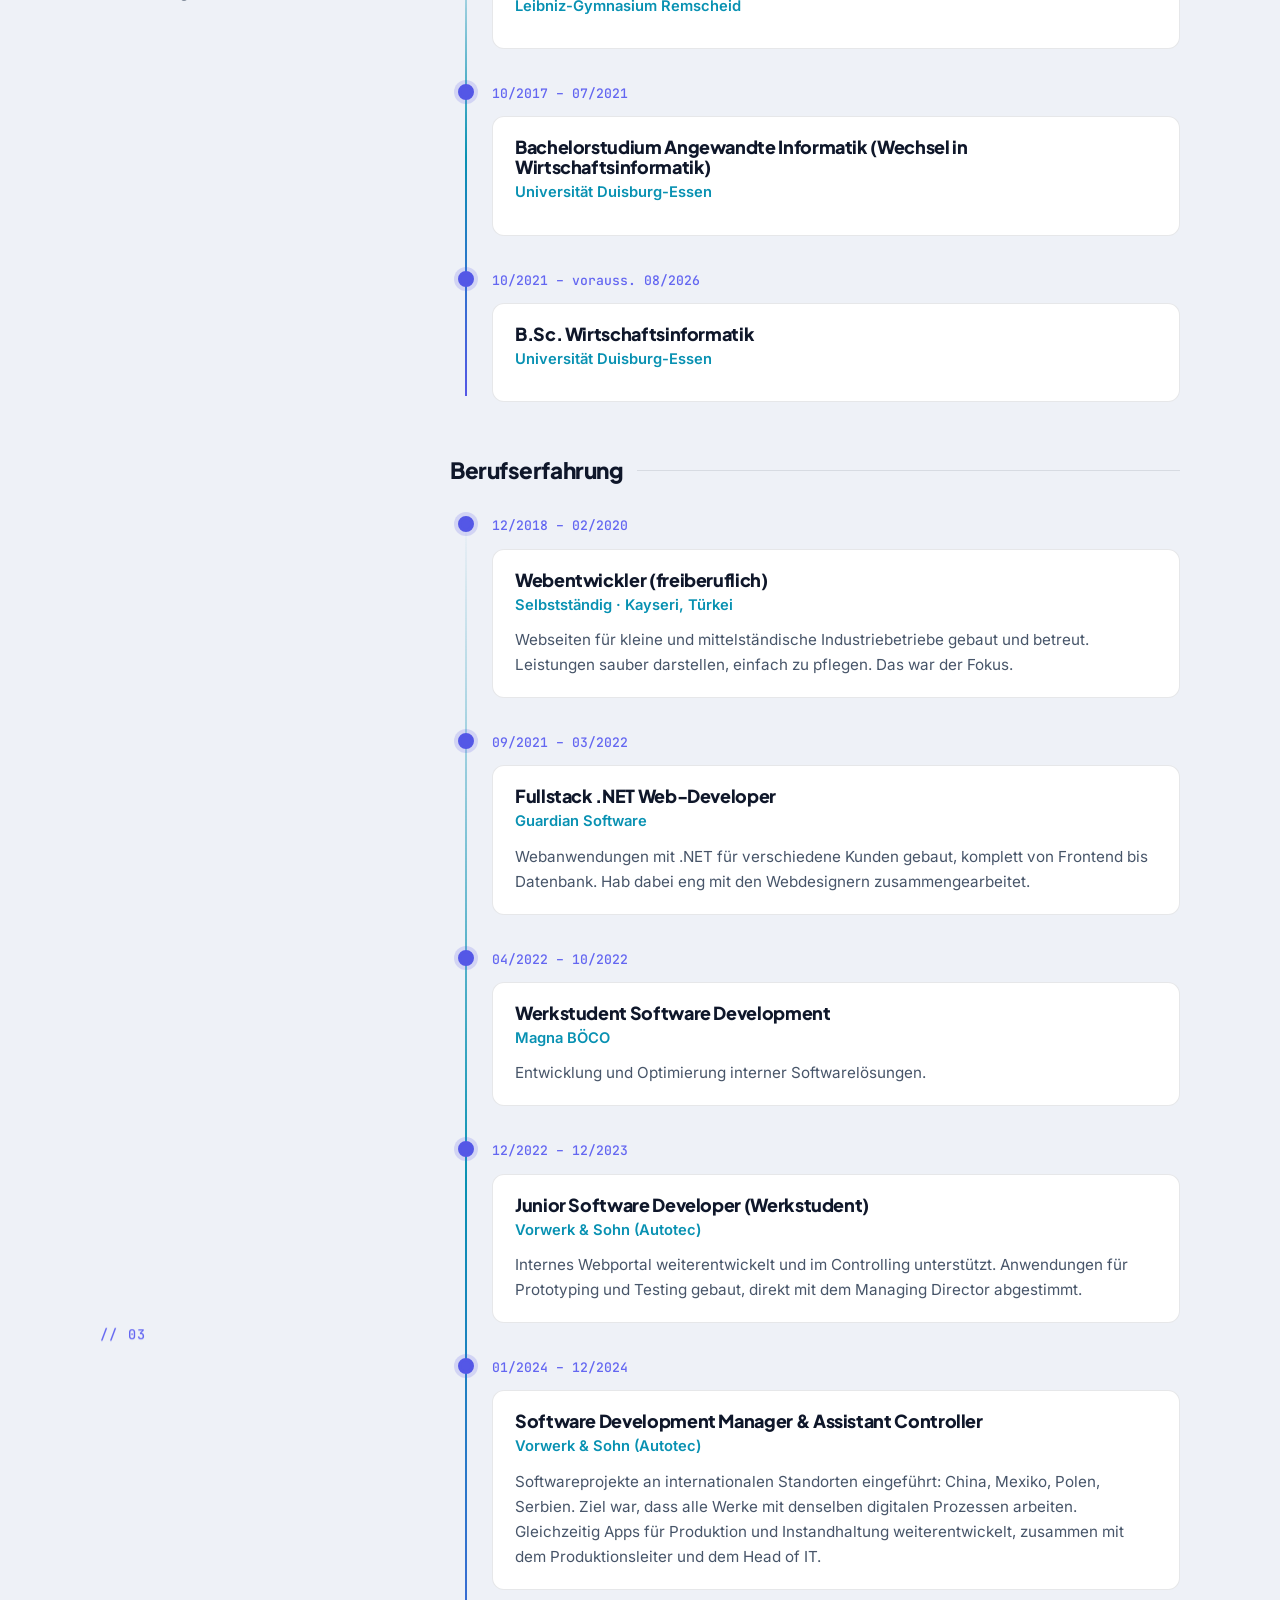
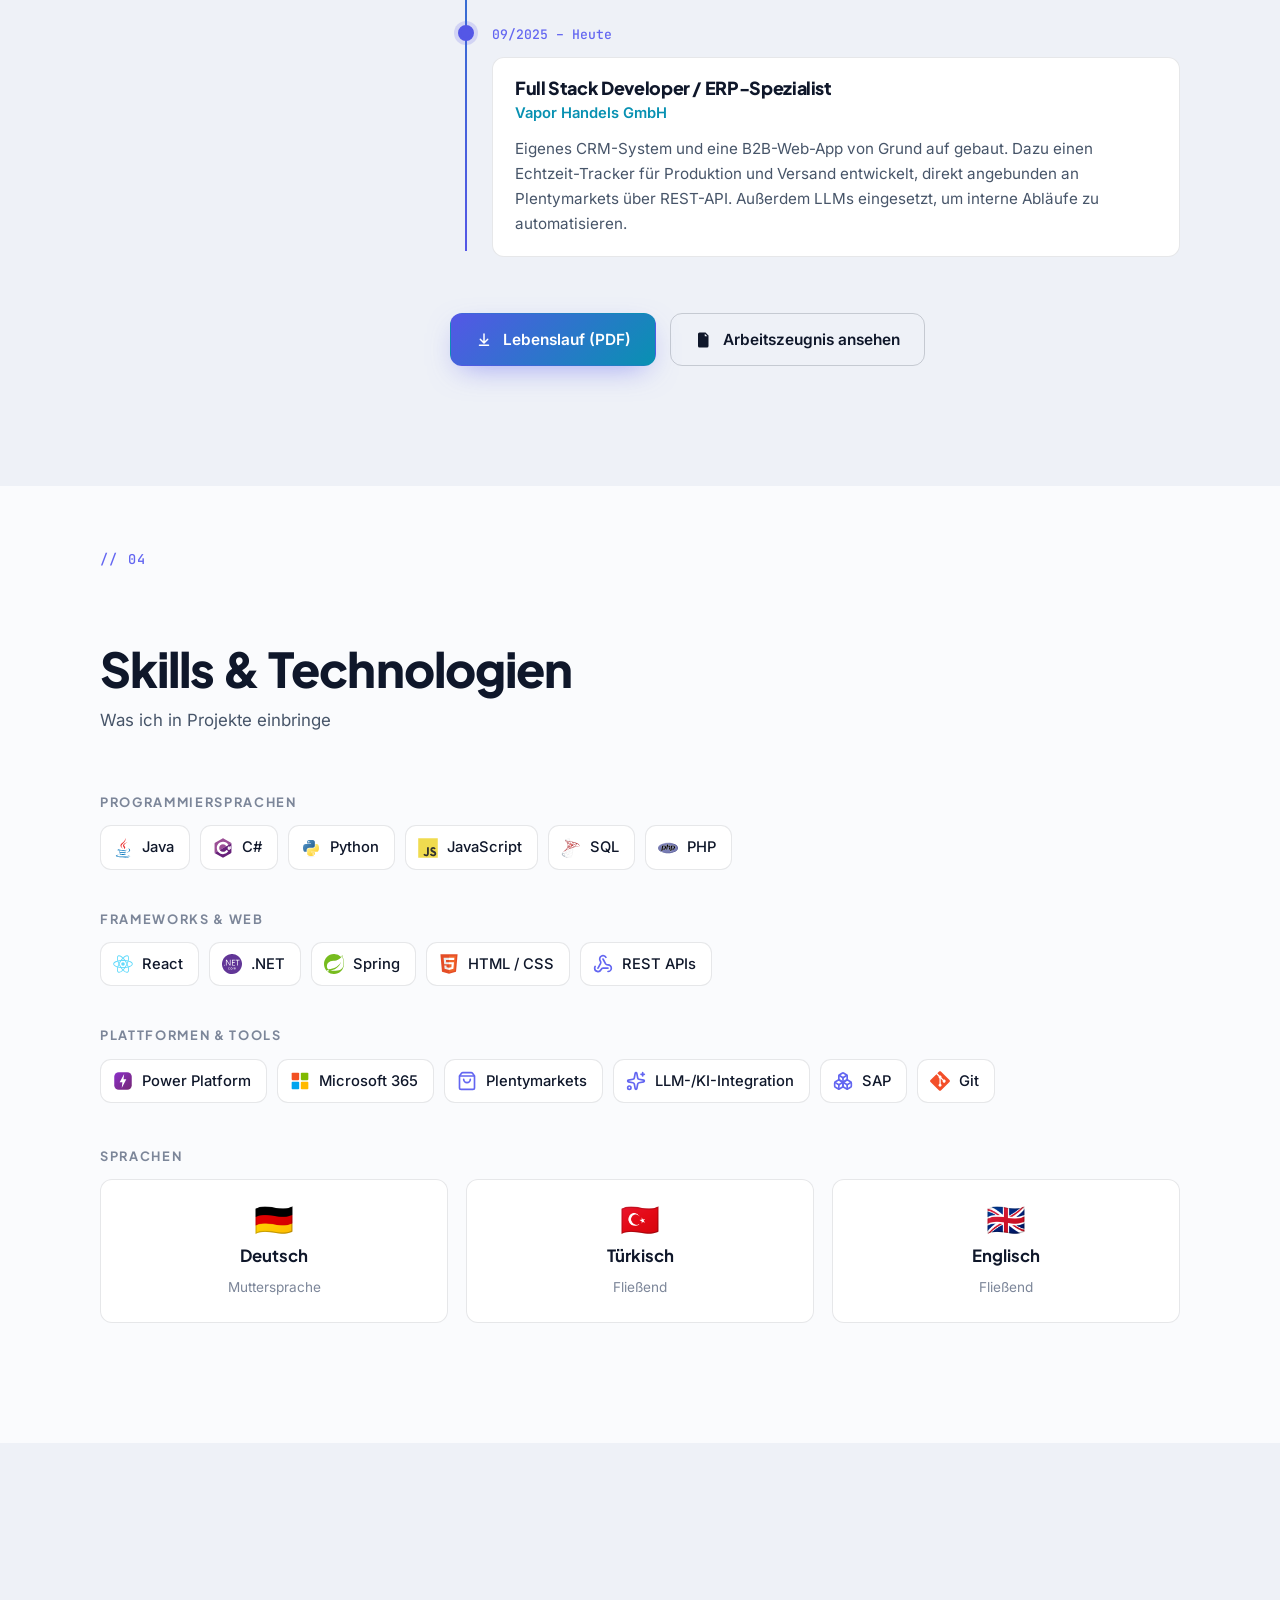
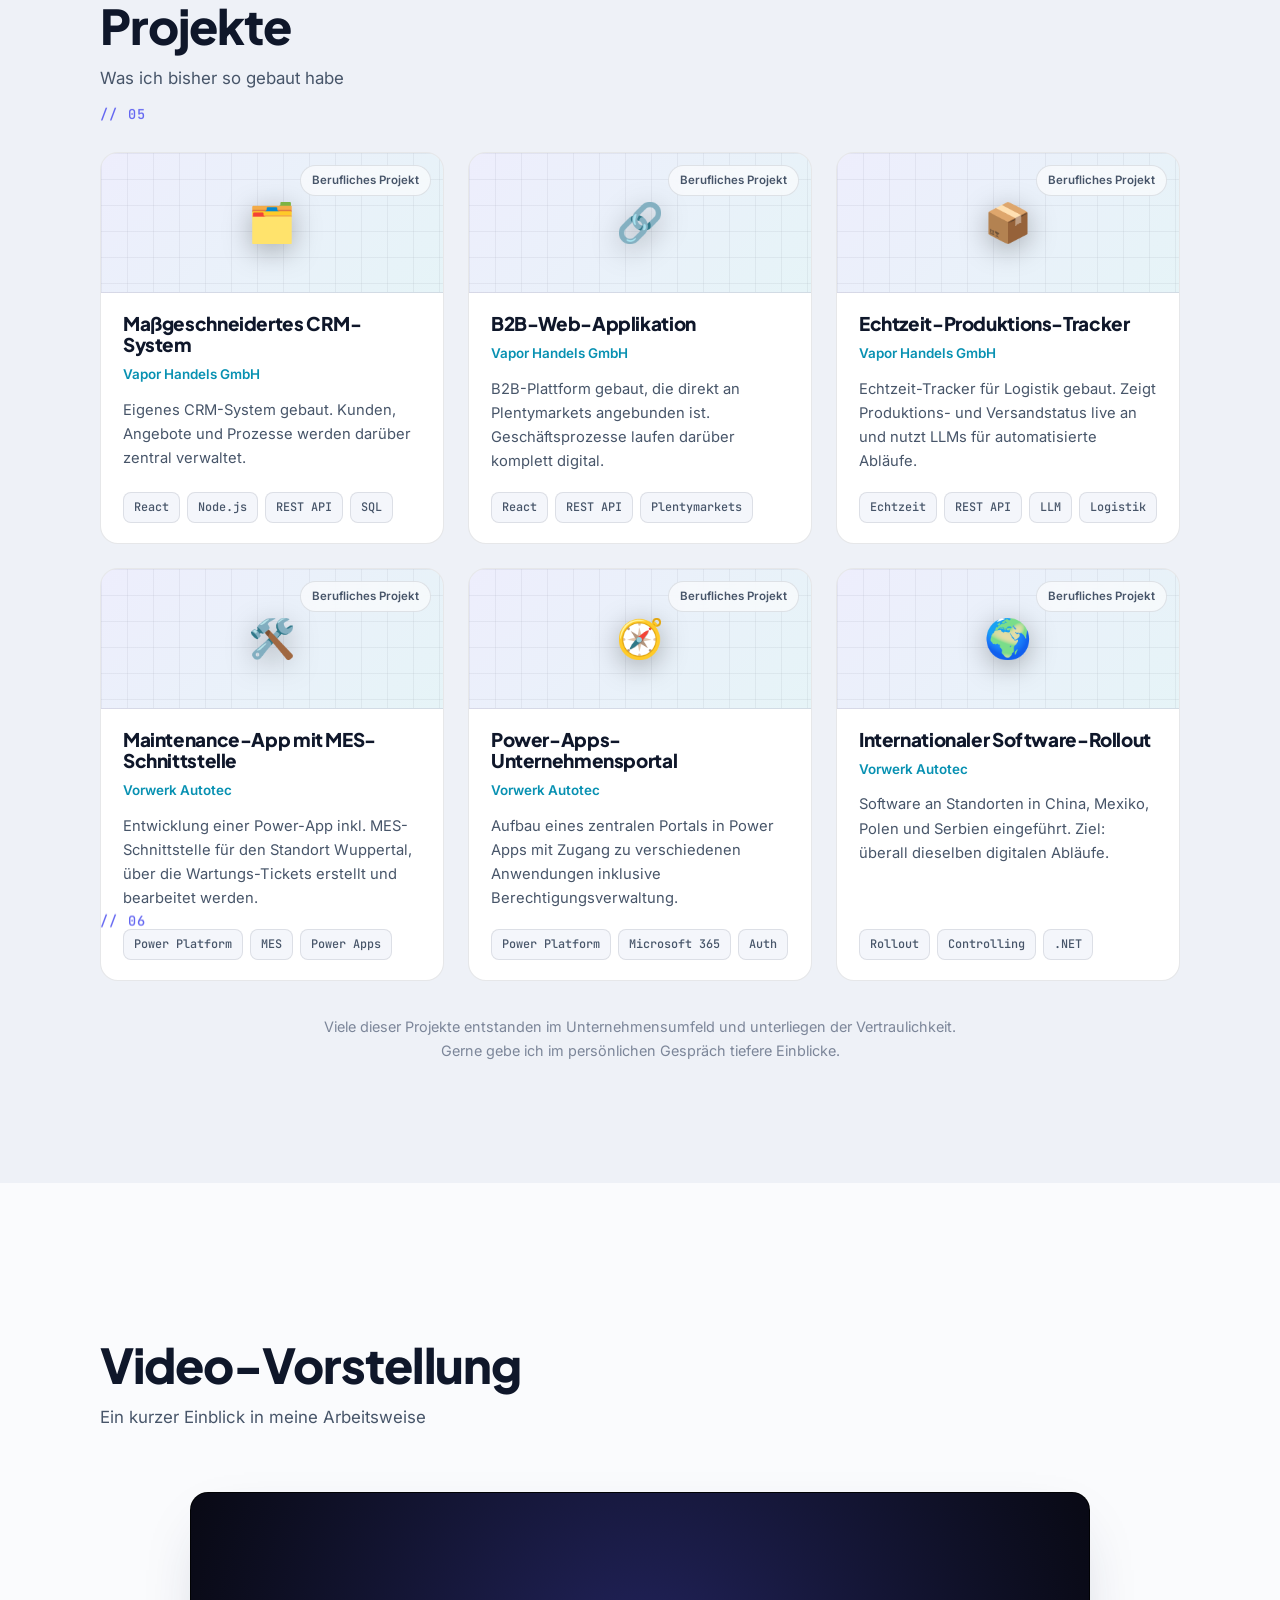
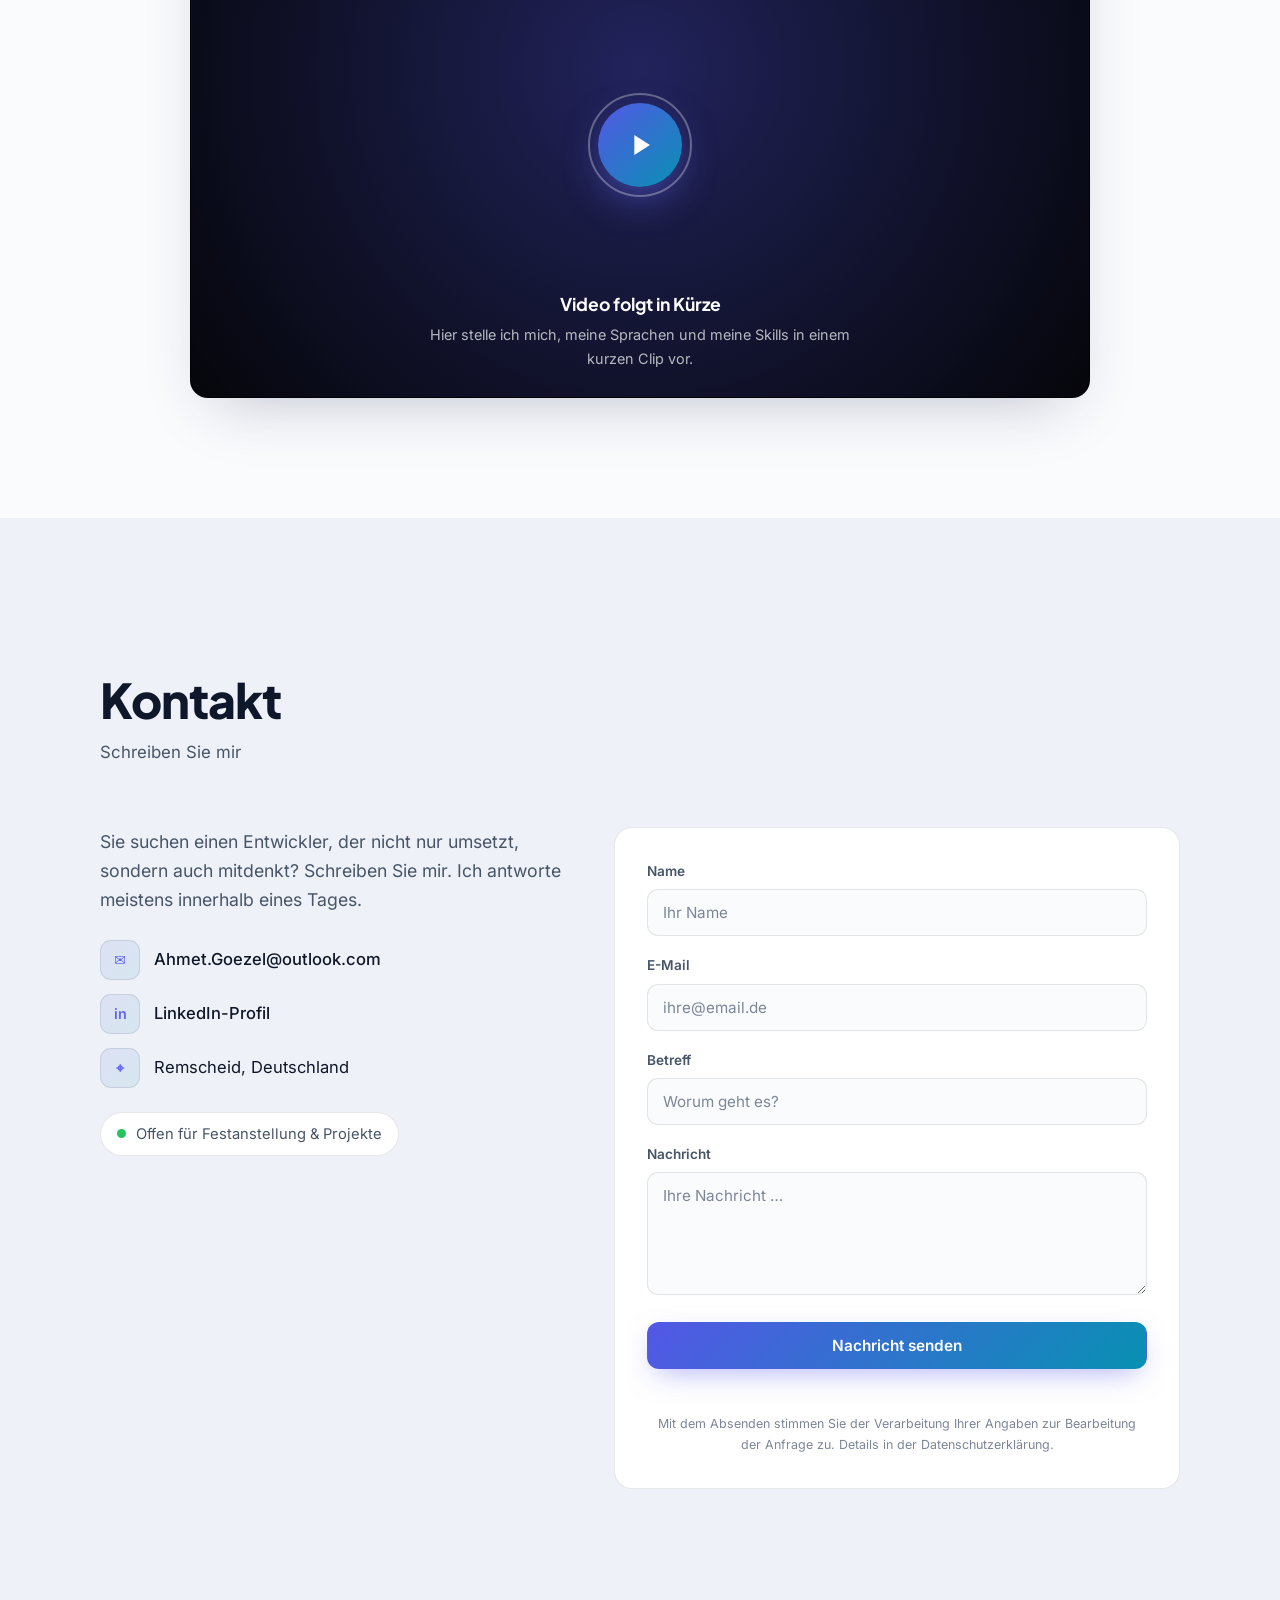
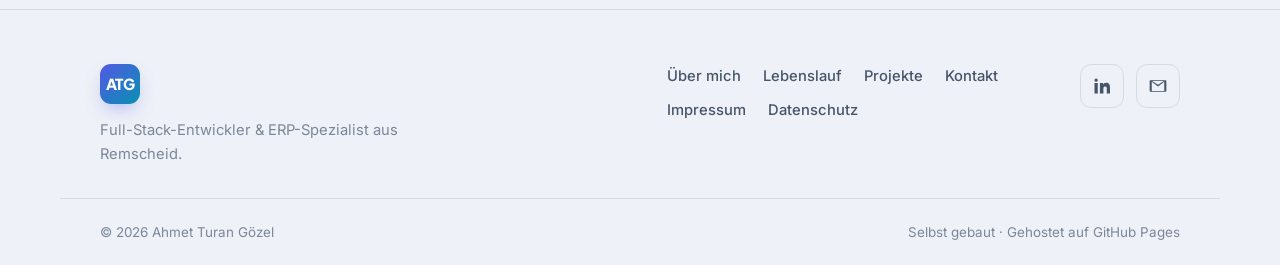
==== commit 3d560d0e: "Add sticky CV depth, timeline depth-entries, and hero DOF polish CV section now uses a two-column la" ====
--- a/index.html
+++ b/index.html
@@ -110,7 +110,7 @@
 
   <main id="main">
     <!-- ============ HERO ============ -->
-    <div class="hero-scene">
+    <div class="hero-scene" data-scene="--hp">
     <section class="hero" id="home">
       <div class="hero__bg" aria-hidden="true">
         <span class="blob blob--1"></span>
@@ -222,12 +222,14 @@
 
     <!-- ============ LEBENSLAUF ============ -->
     <section class="section section--alt" id="cv">
-      <div class="container">
-        <div class="section__head reveal">
-          <span class="section__index" data-parallax="0.16">02</span>
-          <h2 class="section__title" data-de="Lebenslauf" data-en="Resume">Lebenslauf</h2>
-          <p class="section__sub" data-de="Beruflicher Werdegang & Ausbildung" data-en="Career & education">Beruflicher Werdegang & Ausbildung</p>
-        </div>
+      <div class="container cv-layout" data-scene="--cp">
+        <aside class="cv-aside">
+          <div class="section__head">
+            <span class="section__index">02</span>
+            <h2 class="section__title" data-de="Lebenslauf" data-en="Resume">Lebenslauf</h2>
+            <p class="section__sub" data-de="Beruflicher Werdegang & Ausbildung" data-en="Career & education">Beruflicher Werdegang & Ausbildung</p>
+          </div>
+        </aside>
 
         <div class="cv tl-progress" id="cvTimeline">
           <h3 class="cv__heading reveal" data-de="Bildungsweg" data-en="Education">Bildungsweg</h3>
@@ -351,7 +353,7 @@
             </a>
           </div>
         </div>
-      </div>
+      </div><!-- .cv-layout -->
     </section>
 
     <!-- ============ SKILLS ============ -->
--- a/css/style.css
+++ b/css/style.css
@@ -128,7 +128,7 @@
 /* ---------- Hero ---------- */
 .hero-scene{position:relative;height:200vh}
 .hero{position:sticky;top:0;min-height:100svh;display:flex;align-items:center;padding-top:var(--header-h);overflow:hidden}
-.hero__bg{position:absolute;inset:0;z-index:0;overflow:hidden;transform:scale(calc(1 - var(--hp,0)*.28));opacity:calc(1 - var(--hp,0)*.7);will-change:transform,opacity;transform-origin:center center}
+.hero__bg{position:absolute;inset:0;z-index:0;overflow:hidden;transform:scale(calc(1 - var(--hp,0)*.28));opacity:calc(1 - var(--hp,0)*.7);filter:blur(calc(var(--hp,0)*5px));will-change:transform,opacity,filter;transform-origin:center center}
 .blob{position:absolute;border-radius:50%;filter:blur(70px);opacity:.55;will-change:transform}
 .blob--1{width:520px;height:520px;background:radial-gradient(circle,#6366f1,transparent 70%);top:-120px;right:-60px;animation:float1 18s ease-in-out infinite}
 .blob--2{width:460px;height:460px;background:radial-gradient(circle,#22d3ee,transparent 70%);bottom:-140px;left:-80px;animation:float2 22s ease-in-out infinite}
@@ -227,10 +227,10 @@
 .tl-progress .timeline__dot{transition:background .3s,border-color .3s,box-shadow .3s}
 .tl-progress .timeline__item.is-active .timeline__dot{background:var(--primary);border-color:var(--primary);
   animation:dot-pulse .6s ease-out}
-.tl-progress .timeline__item{opacity:0;transform:translateY(30px);
-  transition:opacity .6s ease,transform .6s cubic-bezier(.2,.7,.3,1);
+.tl-progress .timeline__item{opacity:0;transform:translateY(40px) scale(.94);filter:blur(8px);
+  transition:opacity .7s ease,transform .7s cubic-bezier(.2,.7,.3,1),filter .7s ease;
   transition-delay:calc(var(--i,0) * 80ms)}
-.tl-progress .timeline__item.is-visible{opacity:1;transform:none}
+.tl-progress .timeline__item.is-visible{opacity:1;transform:none;filter:none}
 
 @keyframes dot-pulse{
   0%{box-shadow:0 0 0 4px color-mix(in srgb,var(--primary) 18%,transparent)}
@@ -352,9 +352,17 @@
 
 /* ---------- Depth / layered parallax ---------- */
 [data-parallax]{translate:0 var(--py,0);will-change:transform}
-.hero-scene .hero__content{transform:scale(calc(1 + var(--hp,0)*.55)) translateY(calc(var(--hp,0)*-28px));opacity:calc(1 - var(--hp,0)*1.25);will-change:transform,opacity;transition:none}
+.hero-scene .hero__content{transform:scale(calc(1 + var(--hp,0)*.55)) translateY(calc(var(--hp,0)*-28px));opacity:calc(1 - var(--hp,0)*1.25);filter:blur(calc(var(--hp,0)*3px));will-change:transform,opacity,filter;transition:none}
 .hero-scene .hero__portrait{transform:scale(calc(1 + var(--hp,0)*.32));opacity:calc(1 - var(--hp,0));will-change:transform,opacity;transition:none}
 .hero-scene .scroll-cue{opacity:calc(1 - var(--hp,0)*3)}
+
+/* ---------- CV layout (sticky aside + depth) ---------- */
+.cv-layout{display:grid;grid-template-columns:minmax(210px,290px) 1fr;gap:clamp(28px,5vw,60px);align-items:start}
+.cv-aside{position:sticky;top:calc(var(--header-h) + 40px);align-self:start;transform-origin:left top;
+  transform:scale(calc(1 - var(--cp,0)*.08)) translateY(calc(var(--cp,0)*-6px));
+  opacity:calc(1 - var(--cp,0)*.32);filter:blur(calc(var(--cp,0)*1.3px));
+  will-change:transform,opacity,filter}
+.cv-aside .section__head{margin-bottom:0}
 
 /* ---------- Responsive ---------- */
 @media (max-width:980px){
@@ -364,6 +372,8 @@
   .hero__portrait{order:-1}
   .about{grid-template-columns:1fr}
   .about__photo{position:static;max-width:420px}
+  .cv-layout{grid-template-columns:1fr}
+  .cv-aside{position:static;transform:none;opacity:1;filter:none}
   .contact{grid-template-columns:1fr}
   .footer__inner{grid-template-columns:1fr 1fr}
 }
@@ -383,8 +393,8 @@
   .brand__name{display:none}
   .hero-scene{height:auto}
   .hero{position:relative}
-  .hero__bg{transform:none}
-  .hero__content{transform:none;opacity:1}
+  .hero__bg{transform:none;filter:none}
+  .hero__content{transform:none;opacity:1;filter:none}
   .hero__portrait{transform:none;opacity:1}
   .scroll-cue{opacity:1}
 }
@@ -397,7 +407,7 @@
 @media (prefers-reduced-motion:reduce){
   *,*::before,*::after{animation-duration:.001ms !important;animation-iteration-count:1 !important;transition-duration:.001ms !important;scroll-behavior:auto !important}
   .reveal{opacity:1;transform:none}
-  .timeline__item{opacity:1 !important;transform:none !important}
+  .timeline__item{opacity:1 !important;transform:none !important;filter:none !important}
   .timeline__dot{transform:scale(1) !important}
   .chip__bar{width:var(--level,0%) !important;transition:none !important}
   .section__head{transform:none !important}
@@ -406,8 +416,9 @@
   .blob{translate:none !important}
   .hero-scene{height:auto !important}
   .hero{position:relative !important}
-  .hero__bg{transform:none !important}
-  .hero__content{transform:none !important;opacity:1 !important}
+  .hero__bg{transform:none !important;filter:none !important}
+  .hero__content{transform:none !important;opacity:1 !important;filter:none !important}
   .hero__portrait{transform:none !important;opacity:1 !important}
   .scroll-cue{opacity:1 !important}
-}
+  .cv-aside{transform:none !important;opacity:1 !important;filter:none !important;position:static !important}
+}
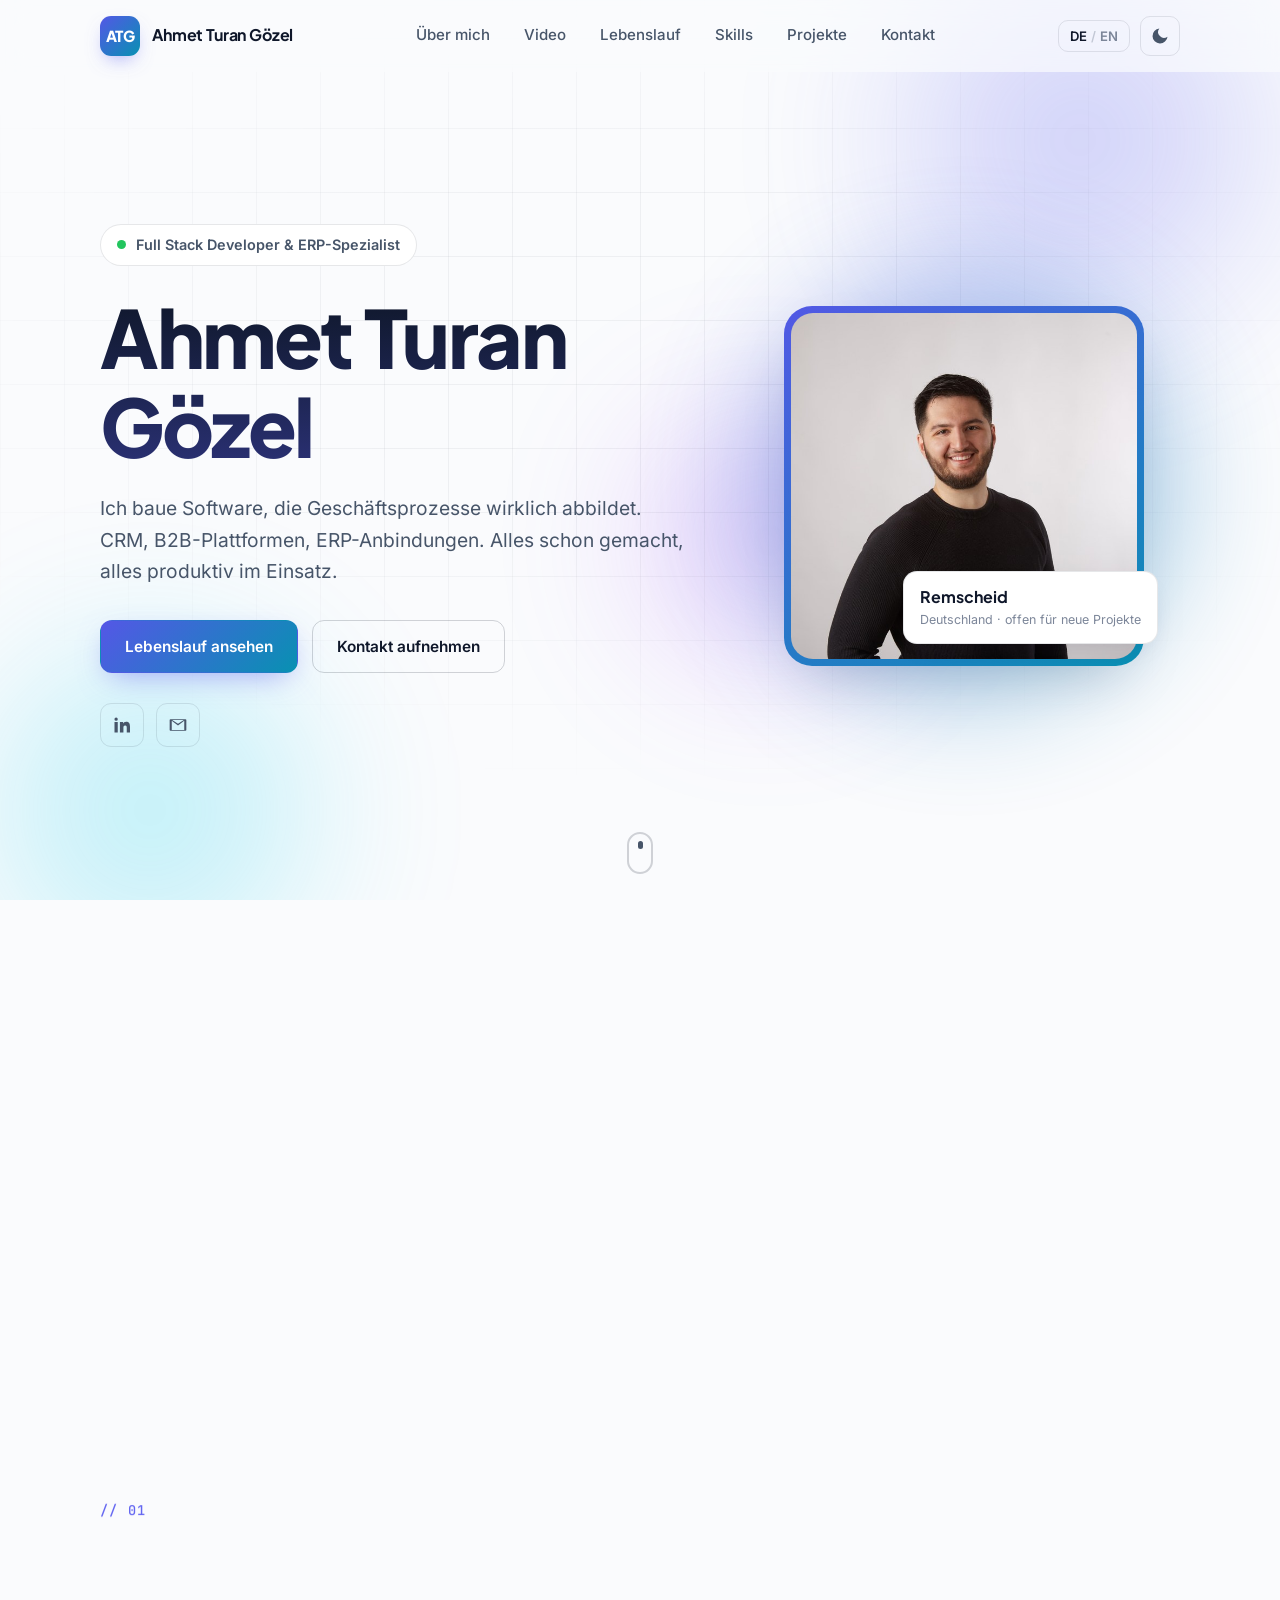
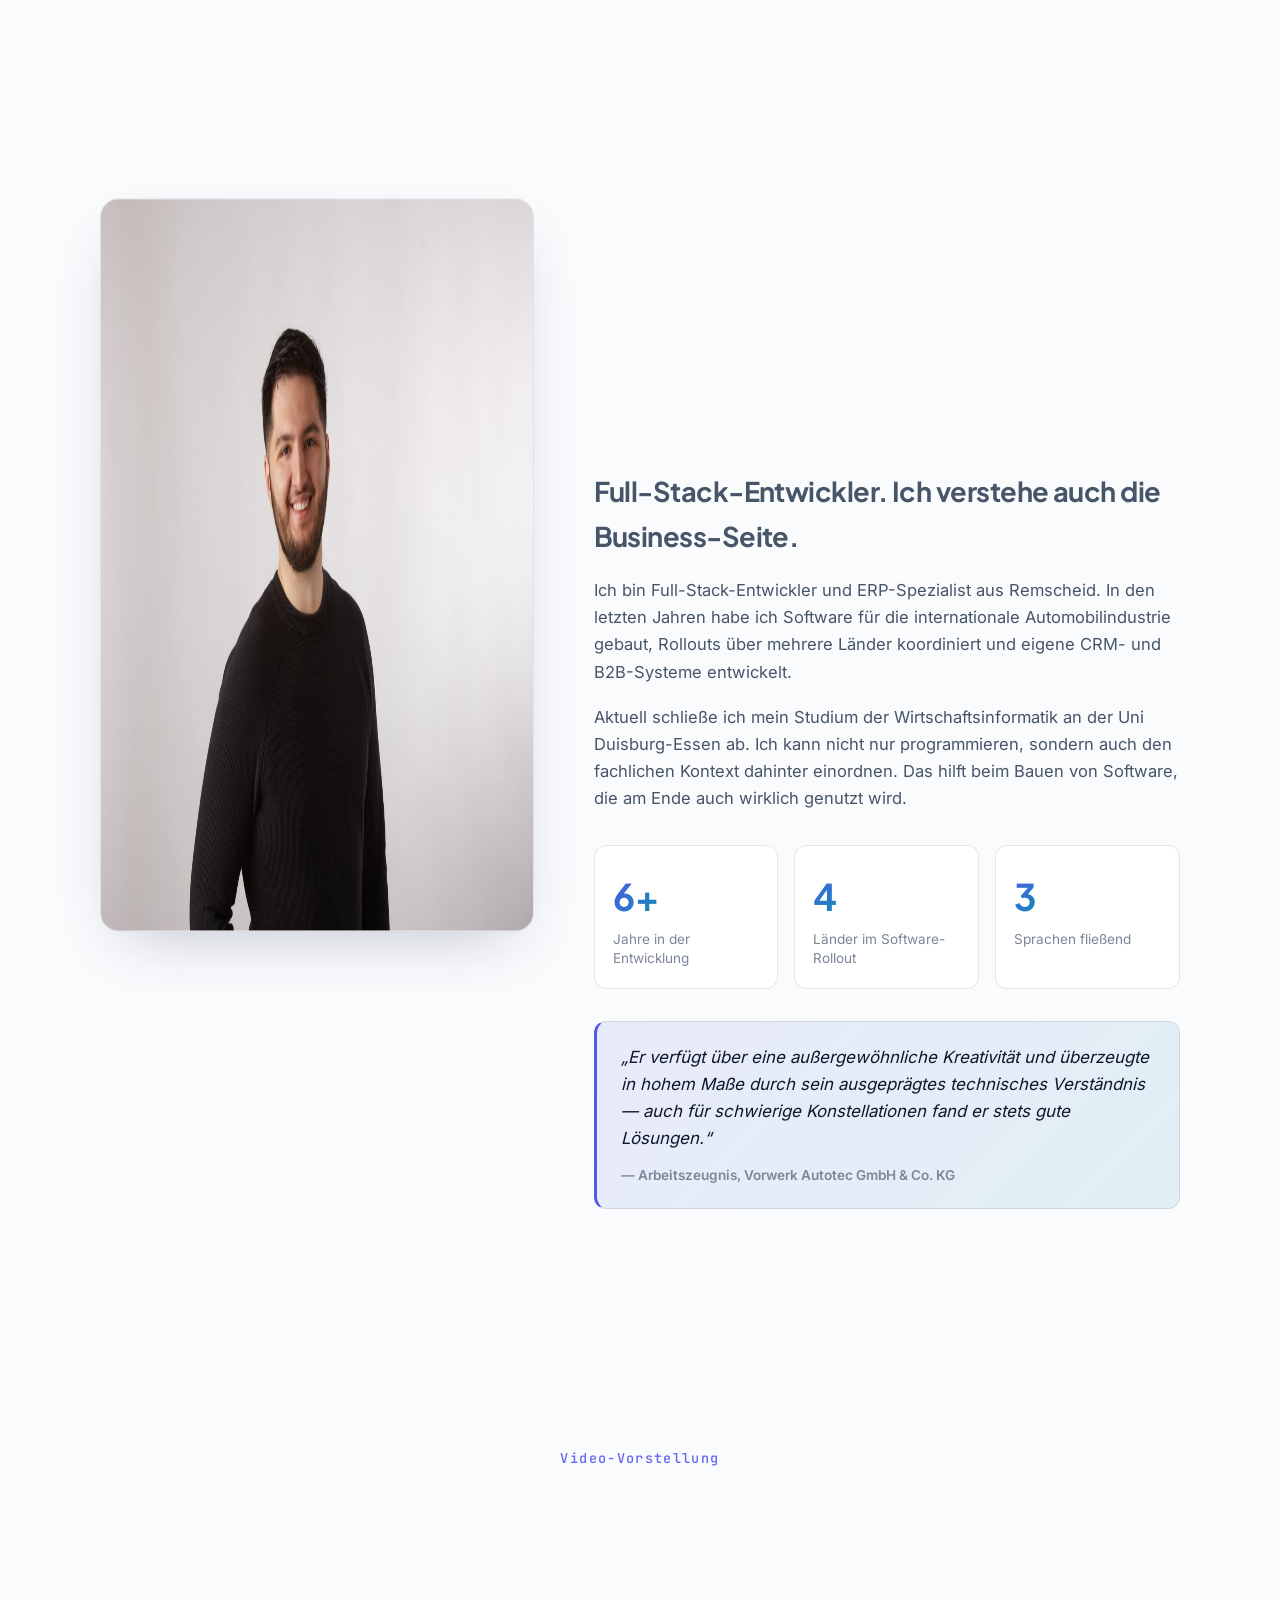
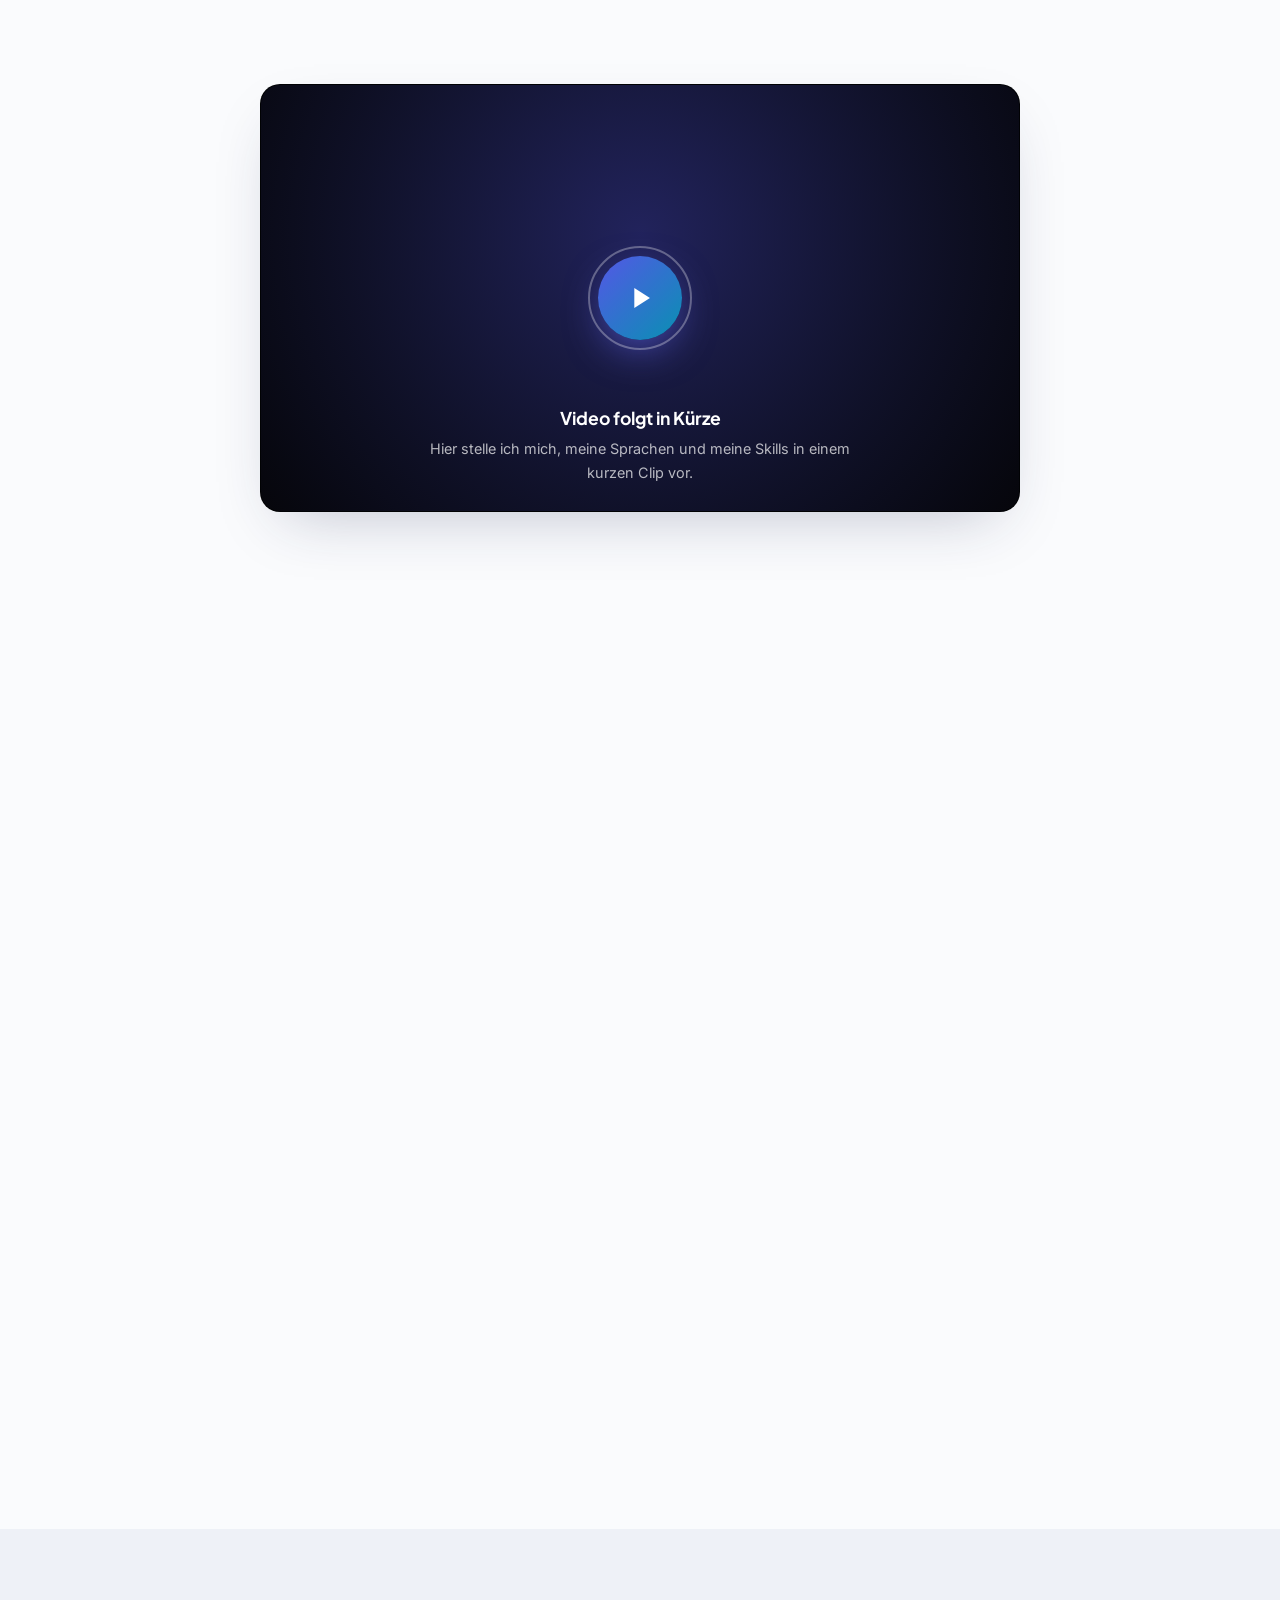
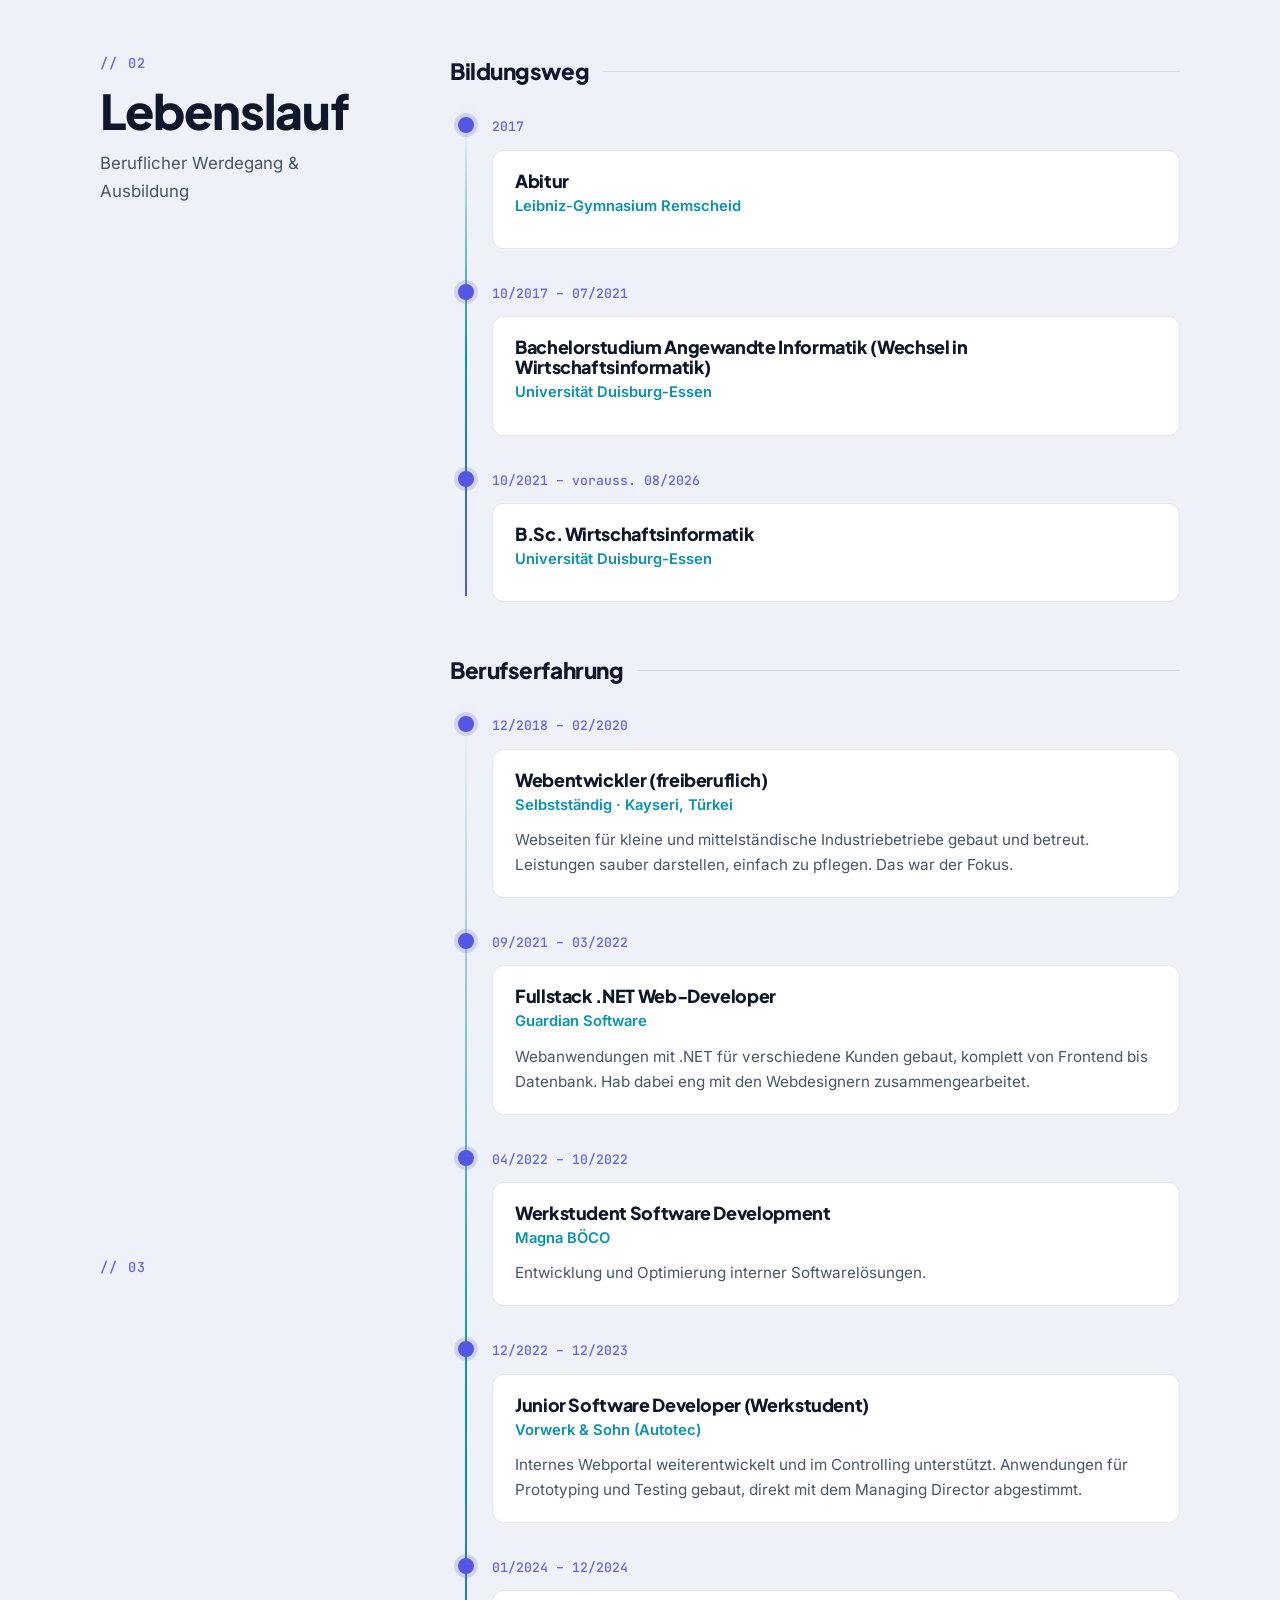
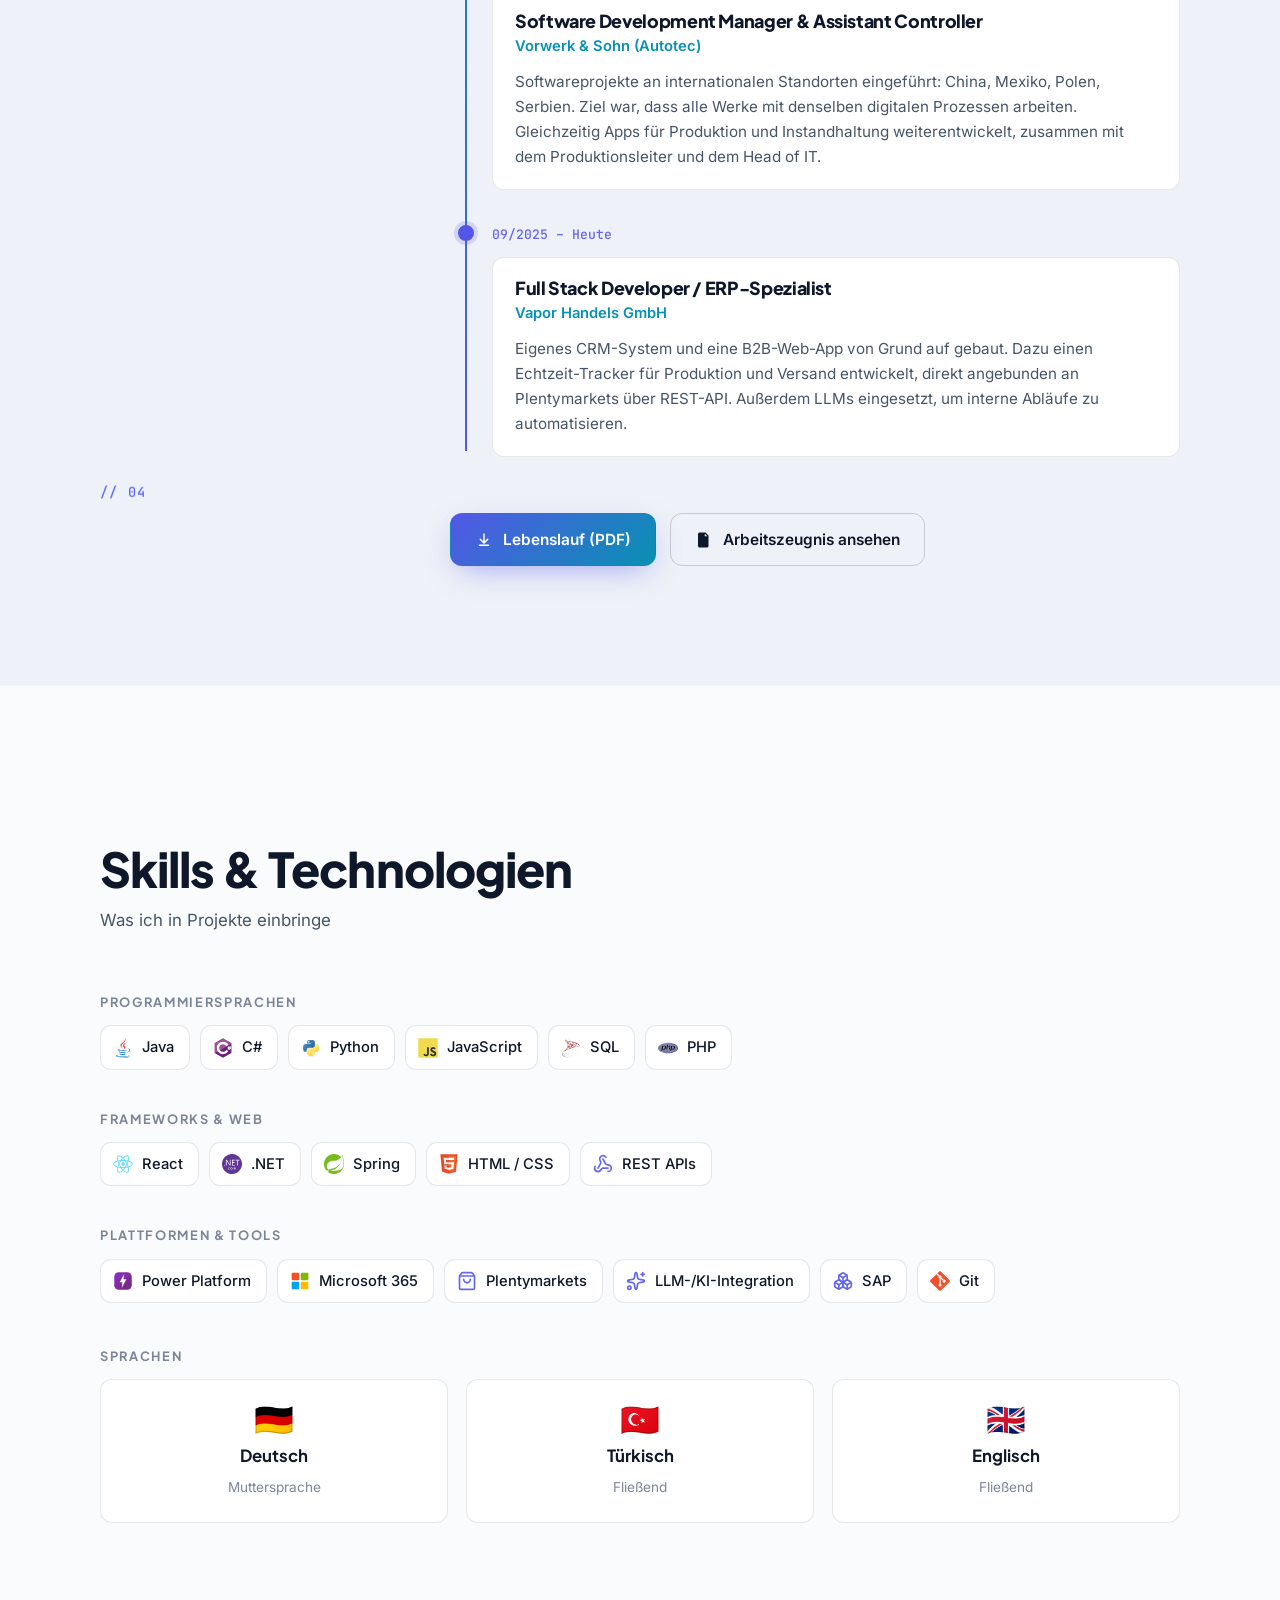
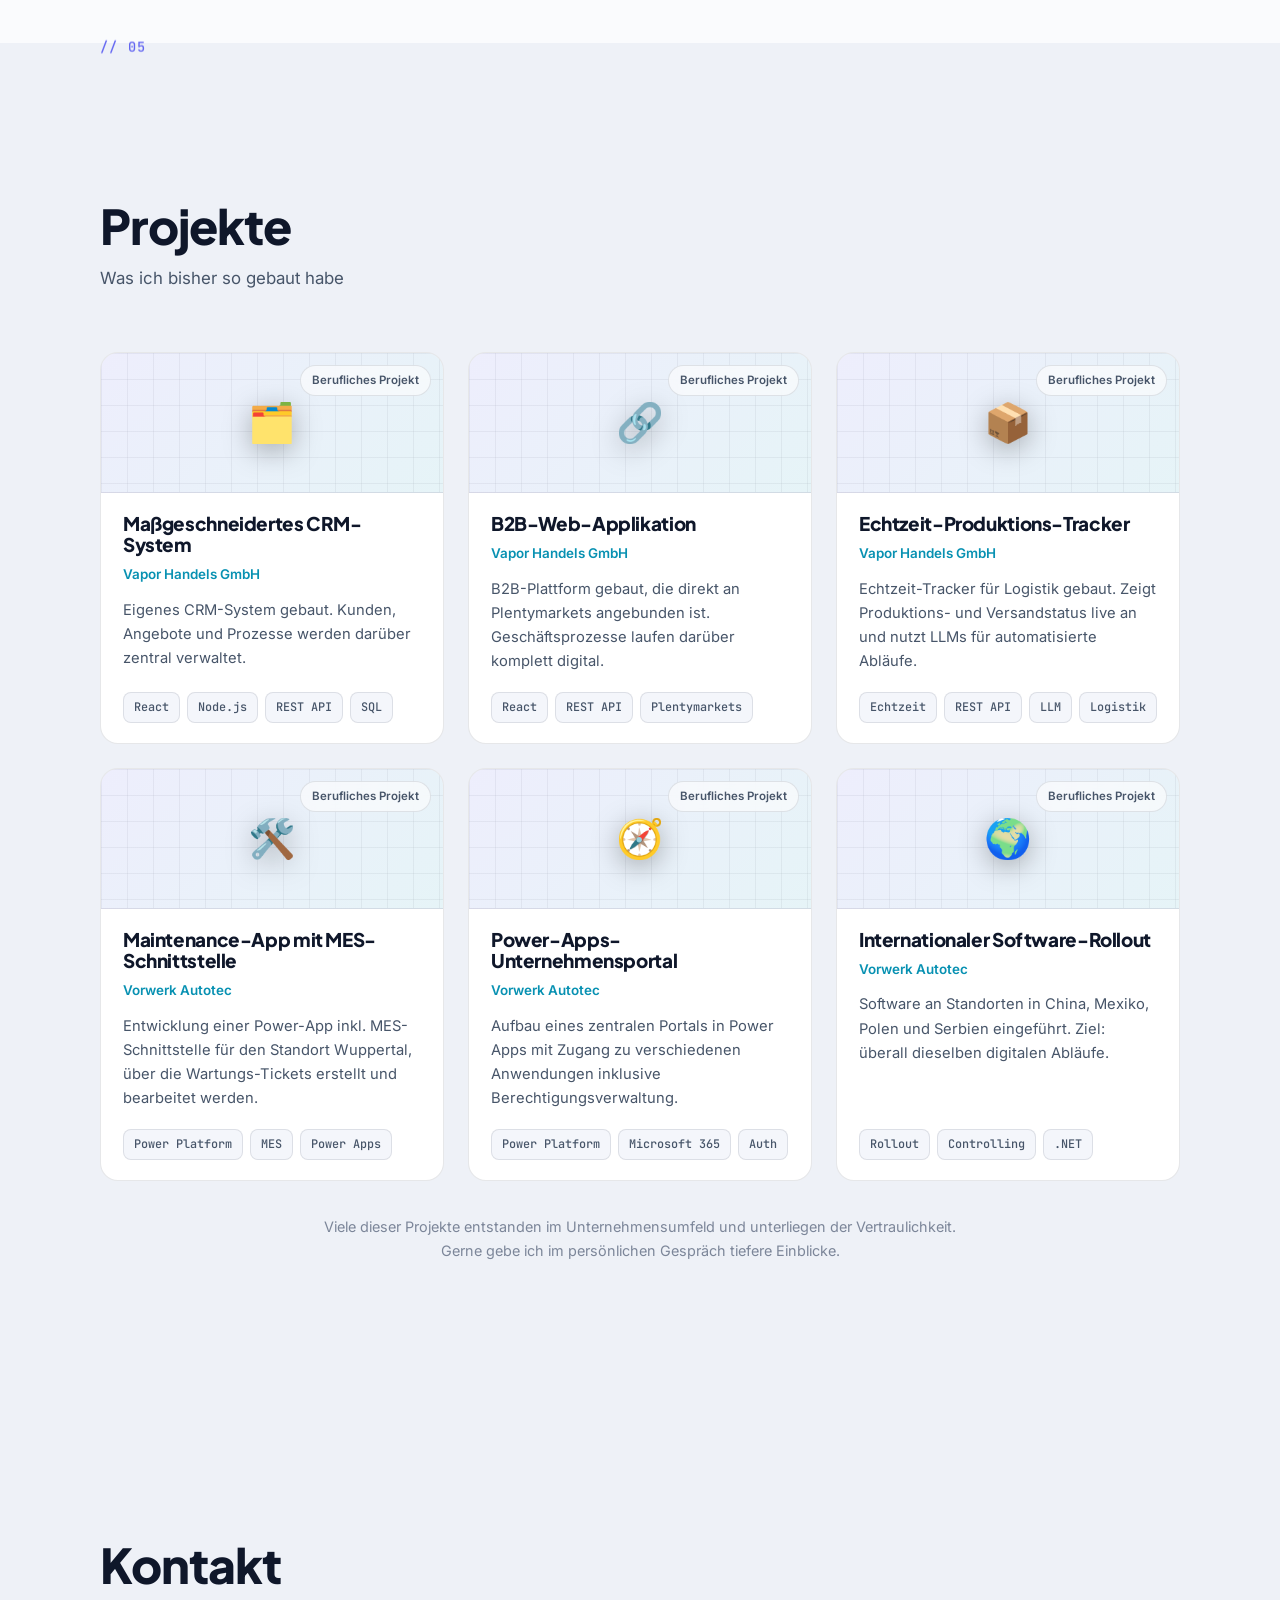
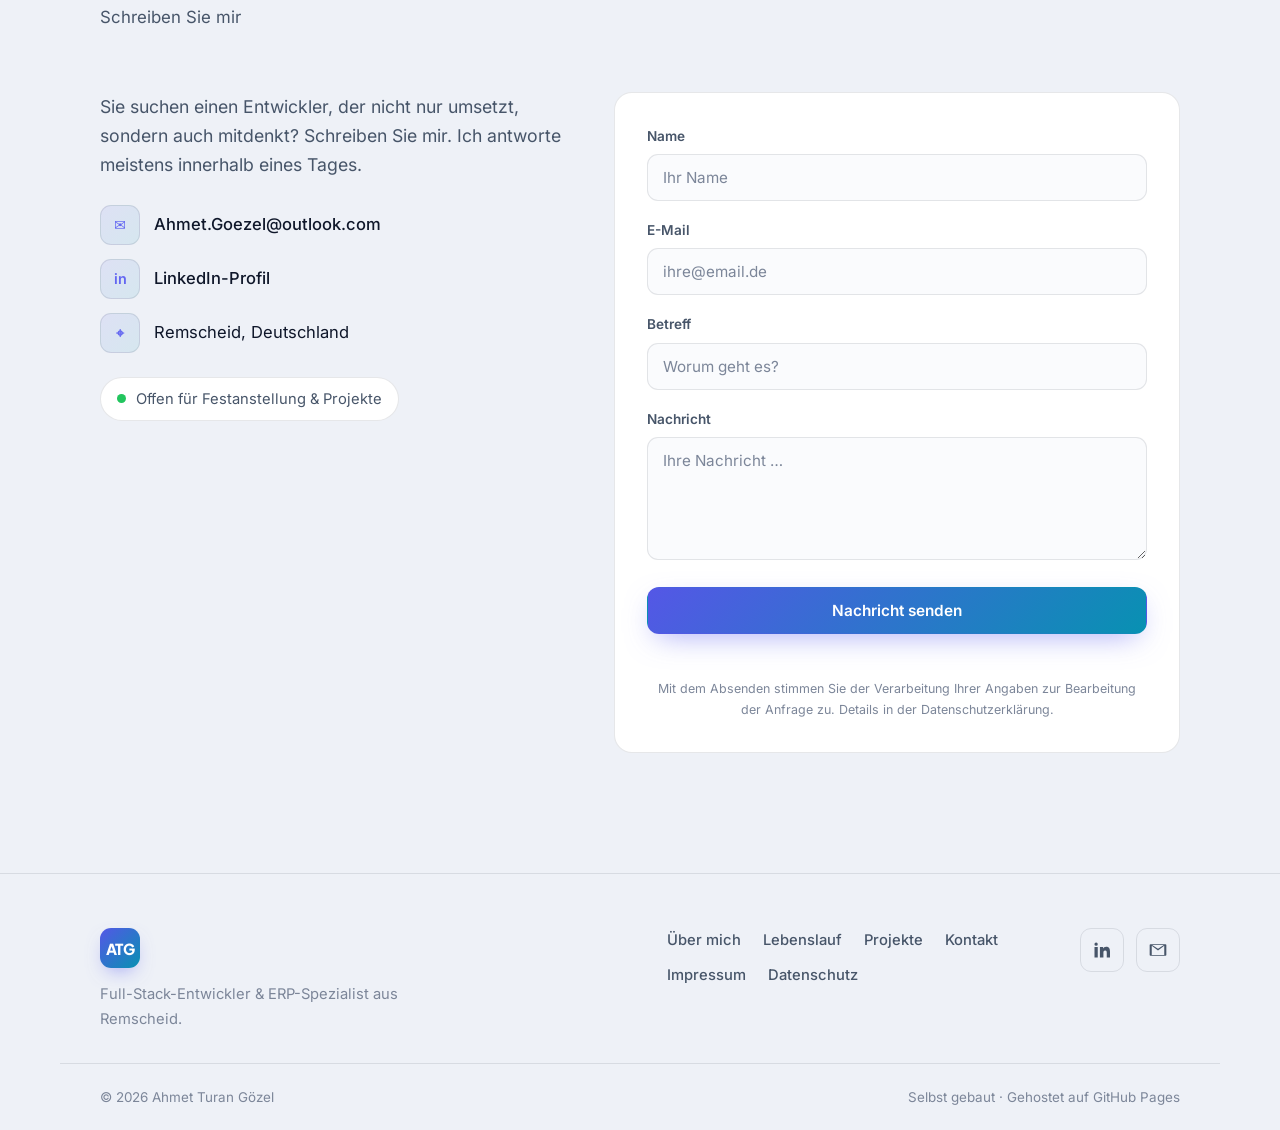
==== commit 25264d66: "Add cinematic video scale-expand scene and glowing timeline comet Video section moves after About an" ====
--- a/index.html
+++ b/index.html
@@ -77,10 +77,10 @@
 
       <nav class="nav" id="nav" aria-label="Hauptnavigation">
         <a href="#about"    class="nav__link" data-de="Über mich"   data-en="About">Über mich</a>
+        <a href="#video"    class="nav__link" data-de="Video"       data-en="Video">Video</a>
         <a href="#cv"       class="nav__link" data-de="Lebenslauf"  data-en="Resume">Lebenslauf</a>
         <a href="#skills"   class="nav__link" data-de="Skills"      data-en="Skills">Skills</a>
         <a href="#projects" class="nav__link" data-de="Projekte"    data-en="Projects">Projekte</a>
-        <a href="#video"    class="nav__link" data-de="Video"       data-en="Video">Video</a>
         <a href="#contact"  class="nav__link" data-de="Kontakt"     data-en="Contact">Kontakt</a>
       </nav>
 
@@ -220,6 +220,29 @@
       </div>
     </section>
 
+    <!-- ============ VIDEO ============ -->
+    <div class="video-scene" data-scene="--vp">
+      <section class="video-band" id="video">
+        <div class="video-stage">
+          <p class="video-band__eyebrow" data-de="Video-Vorstellung" data-en="Video intro">Video-Vorstellung</p>
+          <div class="video reveal" id="videoFacade" data-video-id="">
+            <div class="video__inner">
+              <button class="video__play" type="button" data-de-aria="Video abspielen" data-en-aria="Play video" aria-label="Video abspielen">
+                <svg viewBox="0 0 24 24" width="34" height="34" aria-hidden="true"><path fill="currentColor" d="M8 5v14l11-7L8 5Z"/></svg>
+              </button>
+              <div class="video__placeholder">
+                <p class="video__soon" data-de="Video folgt in Kürze" data-en="Video coming soon">Video folgt in Kürze</p>
+                <p class="video__hint" data-de="Hier stelle ich mich, meine Sprachen und meine Skills in einem kurzen Clip vor."
+                   data-en="Here I'll introduce myself, my languages and my skills in a short clip.">
+                  Hier stelle ich mich, meine Sprachen und meine Skills in einem kurzen Clip vor.
+                </p>
+              </div>
+            </div>
+          </div>
+        </div>
+      </section>
+    </div>
+
     <!-- ============ LEBENSLAUF ============ -->
     <section class="section section--alt" id="cv">
       <div class="container cv-layout" data-scene="--cp">
@@ -234,6 +257,7 @@
         <div class="cv tl-progress" id="cvTimeline">
           <h3 class="cv__heading reveal" data-de="Bildungsweg" data-en="Education">Bildungsweg</h3>
           <ol class="timeline">
+            <span class="timeline__comet" aria-hidden="true"></span>
             <li class="timeline__item reveal">
               <span class="timeline__dot"></span>
               <span class="timeline__date">2017</span>
@@ -262,6 +286,7 @@
 
           <h3 class="cv__heading reveal" data-de="Berufserfahrung" data-en="Experience">Berufserfahrung</h3>
           <ol class="timeline">
+            <span class="timeline__comet" aria-hidden="true"></span>
 
             <li class="timeline__item reveal">
               <span class="timeline__dot"></span>
@@ -443,38 +468,11 @@
       </div>
     </section>
 
-    <!-- ============ VIDEO ============ -->
-    <section class="section" id="video">
-      <div class="container">
-        <div class="section__head reveal">
-          <span class="section__index" data-parallax="0.16">05</span>
-          <h2 class="section__title" data-de="Video-Vorstellung" data-en="Video intro">Video-Vorstellung</h2>
-          <p class="section__sub" data-de="Ein kurzer Einblick in meine Arbeitsweise" data-en="A short look at how I work">Ein kurzer Einblick in meine Arbeitsweise</p>
-        </div>
-
-        <!-- To enable: set data-video-id to your YouTube video ID (e.g. data-video-id="dQw4w9WgXcQ") -->
-        <div class="video reveal" id="videoFacade" data-video-id="">
-          <div class="video__inner">
-            <button class="video__play" type="button" data-de-aria="Video abspielen" data-en-aria="Play video" aria-label="Video abspielen">
-              <svg viewBox="0 0 24 24" width="34" height="34" aria-hidden="true"><path fill="currentColor" d="M8 5v14l11-7L8 5Z"/></svg>
-            </button>
-            <div class="video__placeholder">
-              <p class="video__soon" data-de="Video folgt in Kürze" data-en="Video coming soon">Video folgt in Kürze</p>
-              <p class="video__hint" data-de="Hier stelle ich mich, meine Sprachen und meine Skills in einem kurzen Clip vor."
-                 data-en="Here I'll introduce myself, my languages and my skills in a short clip.">
-                Hier stelle ich mich, meine Sprachen und meine Skills in einem kurzen Clip vor.
-              </p>
-            </div>
-          </div>
-        </div>
-      </div>
-    </section>
-
     <!-- ============ CONTACT ============ -->
     <section class="section section--alt" id="contact">
       <div class="container">
         <div class="section__head reveal">
-          <span class="section__index" data-parallax="0.16">06</span>
+          <span class="section__index" data-parallax="0.16">05</span>
           <h2 class="section__title" data-de="Kontakt" data-en="Contact">Kontakt</h2>
           <p class="section__sub" data-de="Schreiben Sie mir" data-en="Get in touch">Schreiben Sie mir</p>
         </div>
--- a/css/style.css
+++ b/css/style.css
@@ -220,7 +220,18 @@
 
 /* ---------- Timeline animations ---------- */
 .timeline::after{content:"";position:absolute;left:7px;top:6px;width:2px;height:0;
-  background:var(--primary);transition:height .1s linear;z-index:1}
+  background:linear-gradient(var(--accent),var(--primary));
+  box-shadow:0 0 12px 1px color-mix(in srgb,var(--primary) 55%,transparent),0 0 4px var(--primary);
+  transition:height .1s linear;z-index:1}
+
+/* Comet head */
+.timeline__comet{position:absolute;left:8px;width:14px;height:14px;border-radius:50%;
+  top:calc(6px + var(--tl-progress,0) * (100% - 12px));transform:translate(-50%,-50%);z-index:2;
+  background:radial-gradient(circle,#fff,var(--primary) 60%,transparent 72%);
+  box-shadow:0 0 16px 4px color-mix(in srgb,var(--primary) 70%,transparent);
+  opacity:calc(var(--tl-progress,0) * (1 - var(--tl-progress,0)) * 4);
+  animation:cometPulse 1.6s ease-in-out infinite;pointer-events:none}
+@keyframes cometPulse{50%{box-shadow:0 0 22px 7px color-mix(in srgb,var(--primary) 80%,transparent)}}
 
 /* Scroll-Progress */
 .tl-progress .timeline::after{height:calc(var(--tl-progress,0) * (100% - 12px))}
@@ -287,6 +298,17 @@
   background:var(--surface-2);border:1px solid var(--border);color:var(--text-dim)}
 .projects__note{text-align:center;color:var(--text-mute);font-size:.9rem;margin-top:34px;max-width:640px;margin-inline:auto}
 
+/* ---------- Video scene (scale-expand) ---------- */
+.video-scene{position:relative;height:200vh}
+.video-band{position:relative}
+.video-stage{position:sticky;top:0;min-height:100vh;display:grid;place-items:center;overflow:hidden;gap:18px;padding:20px}
+.video-stage::before{content:"";position:absolute;inset:0;background:#05060a;
+  opacity:calc(var(--vp,0)*.5);z-index:0;pointer-events:none}
+[data-theme="light"] .video-stage::before{background:#0f172a}
+.video-band__eyebrow{position:relative;z-index:1;font-family:'JetBrains Mono',monospace;font-size:.85rem;
+  color:var(--primary-2);letter-spacing:.1em;font-weight:500;
+  opacity:calc(1 - var(--vp,0)*2.5);transition:none}
+
 /* ---------- Video ---------- */
 .video{position:relative;max-width:900px;margin-inline:auto;aspect-ratio:16/9;border-radius:var(--radius);
   overflow:hidden;border:1px solid var(--border);box-shadow:var(--shadow);background:#000}
@@ -355,6 +377,10 @@
 .hero-scene .hero__content{transform:scale(calc(1 + var(--hp,0)*.55)) translateY(calc(var(--hp,0)*-28px));opacity:calc(1 - var(--hp,0)*1.25);filter:blur(calc(var(--hp,0)*3px));will-change:transform,opacity,filter;transition:none}
 .hero-scene .hero__portrait{transform:scale(calc(1 + var(--hp,0)*.32));opacity:calc(1 - var(--hp,0));will-change:transform,opacity;transition:none}
 .hero-scene .scroll-cue{opacity:calc(1 - var(--hp,0)*3)}
+.video-scene .video{width:min(760px,90vw);max-width:none;margin:0;
+  transform:scale(calc(1 + var(--vp,0)*.58));
+  border-radius:calc(20px - var(--vp,0)*12px);
+  transform-origin:center center;will-change:transform;transition:none}
 
 /* ---------- CV layout (sticky aside + depth) ---------- */
 .cv-layout{display:grid;grid-template-columns:minmax(210px,290px) 1fr;gap:clamp(28px,5vw,60px);align-items:start}
@@ -397,6 +423,11 @@
   .hero__content{transform:none;opacity:1;filter:none}
   .hero__portrait{transform:none;opacity:1}
   .scroll-cue{opacity:1}
+  .video-scene{height:auto}
+  .video-stage{position:static;min-height:0;overflow:visible;padding:clamp(70px,10vw,120px) clamp(20px,4vw,40px)}
+  .video-scene .video{transform:none;width:min(900px,100%);border-radius:var(--radius)}
+  .video-stage::before{opacity:0}
+  .video-band__eyebrow{opacity:1}
 }
 @media (max-width:420px){
   .projects{grid-template-columns:1fr}
@@ -421,4 +452,10 @@
   .hero__portrait{transform:none !important;opacity:1 !important}
   .scroll-cue{opacity:1 !important}
   .cv-aside{transform:none !important;opacity:1 !important;filter:none !important;position:static !important}
-}
+  .video-scene{height:auto !important}
+  .video-stage{position:static !important;min-height:0 !important;overflow:visible !important}
+  .video-scene .video{transform:none !important;border-radius:var(--radius) !important}
+  .video-stage::before{opacity:0 !important}
+  .video-band__eyebrow{opacity:1 !important}
+  .timeline__comet{animation:none}
+}
